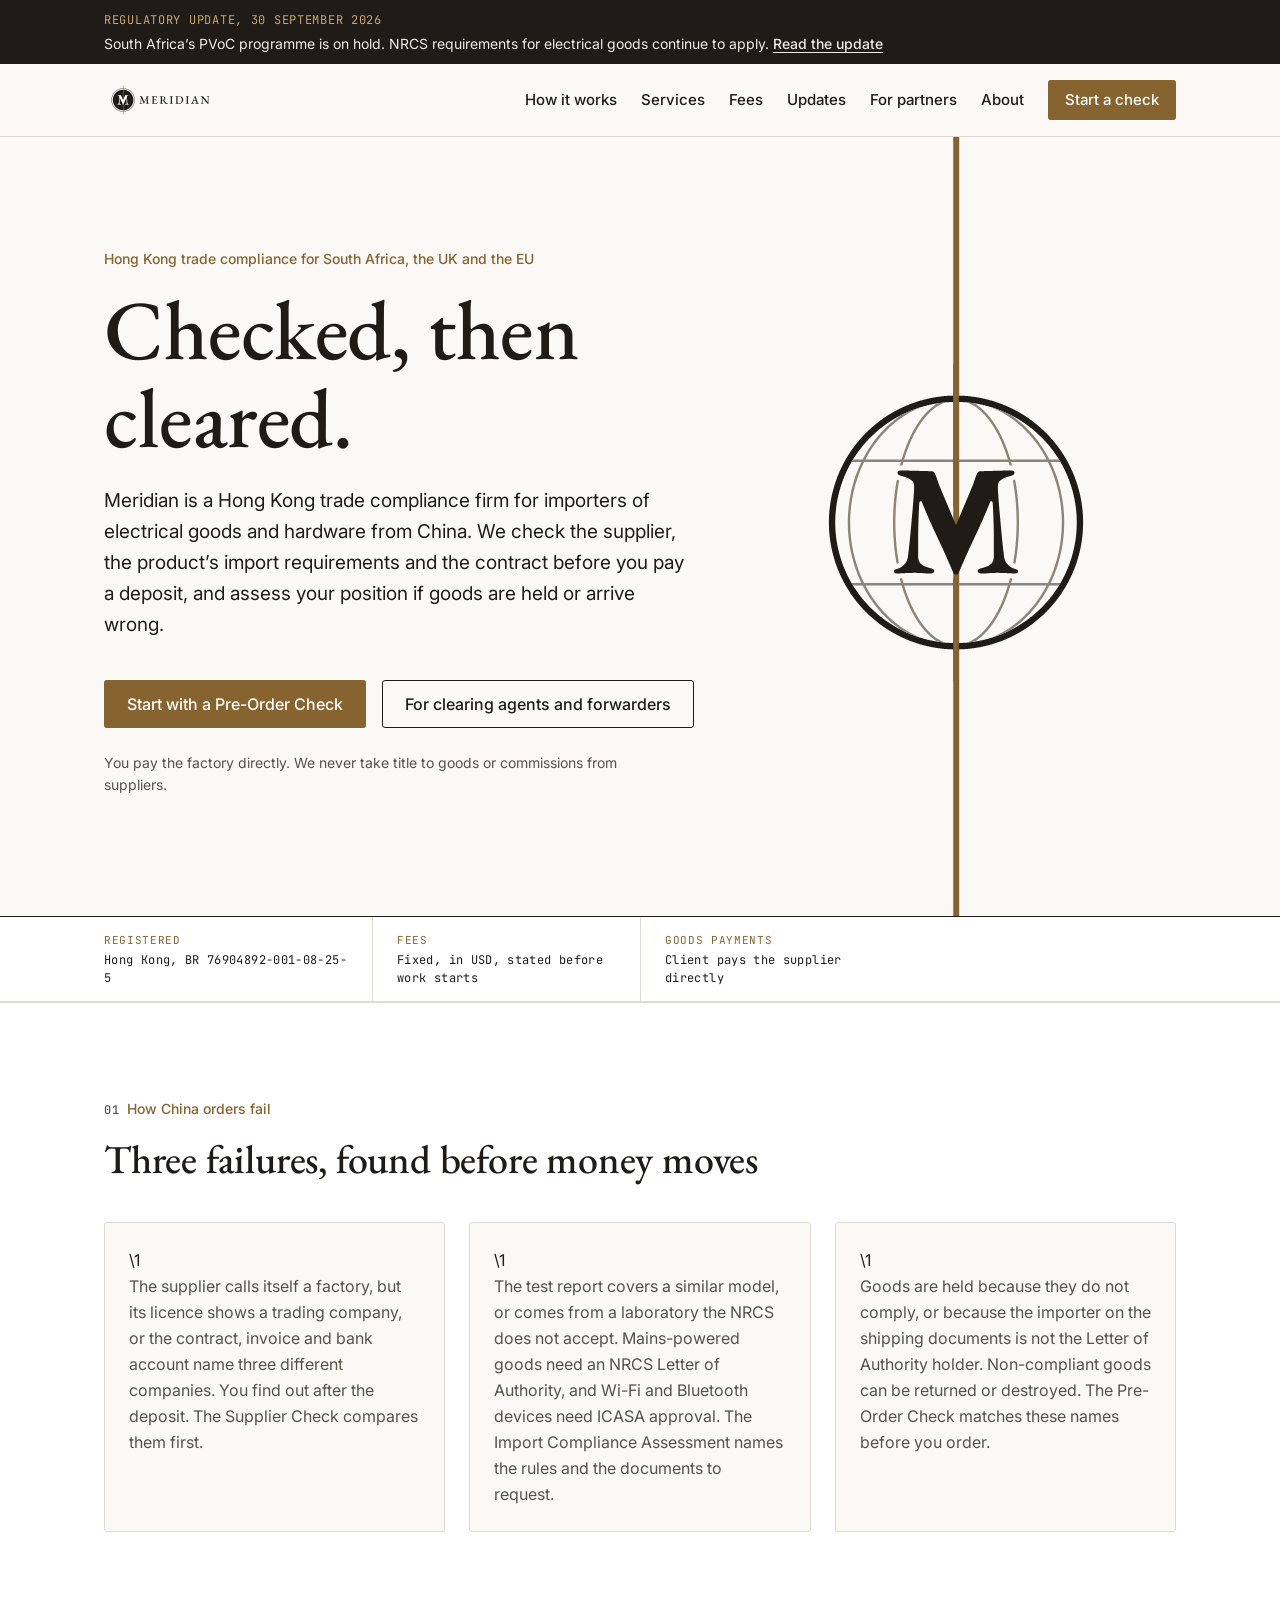
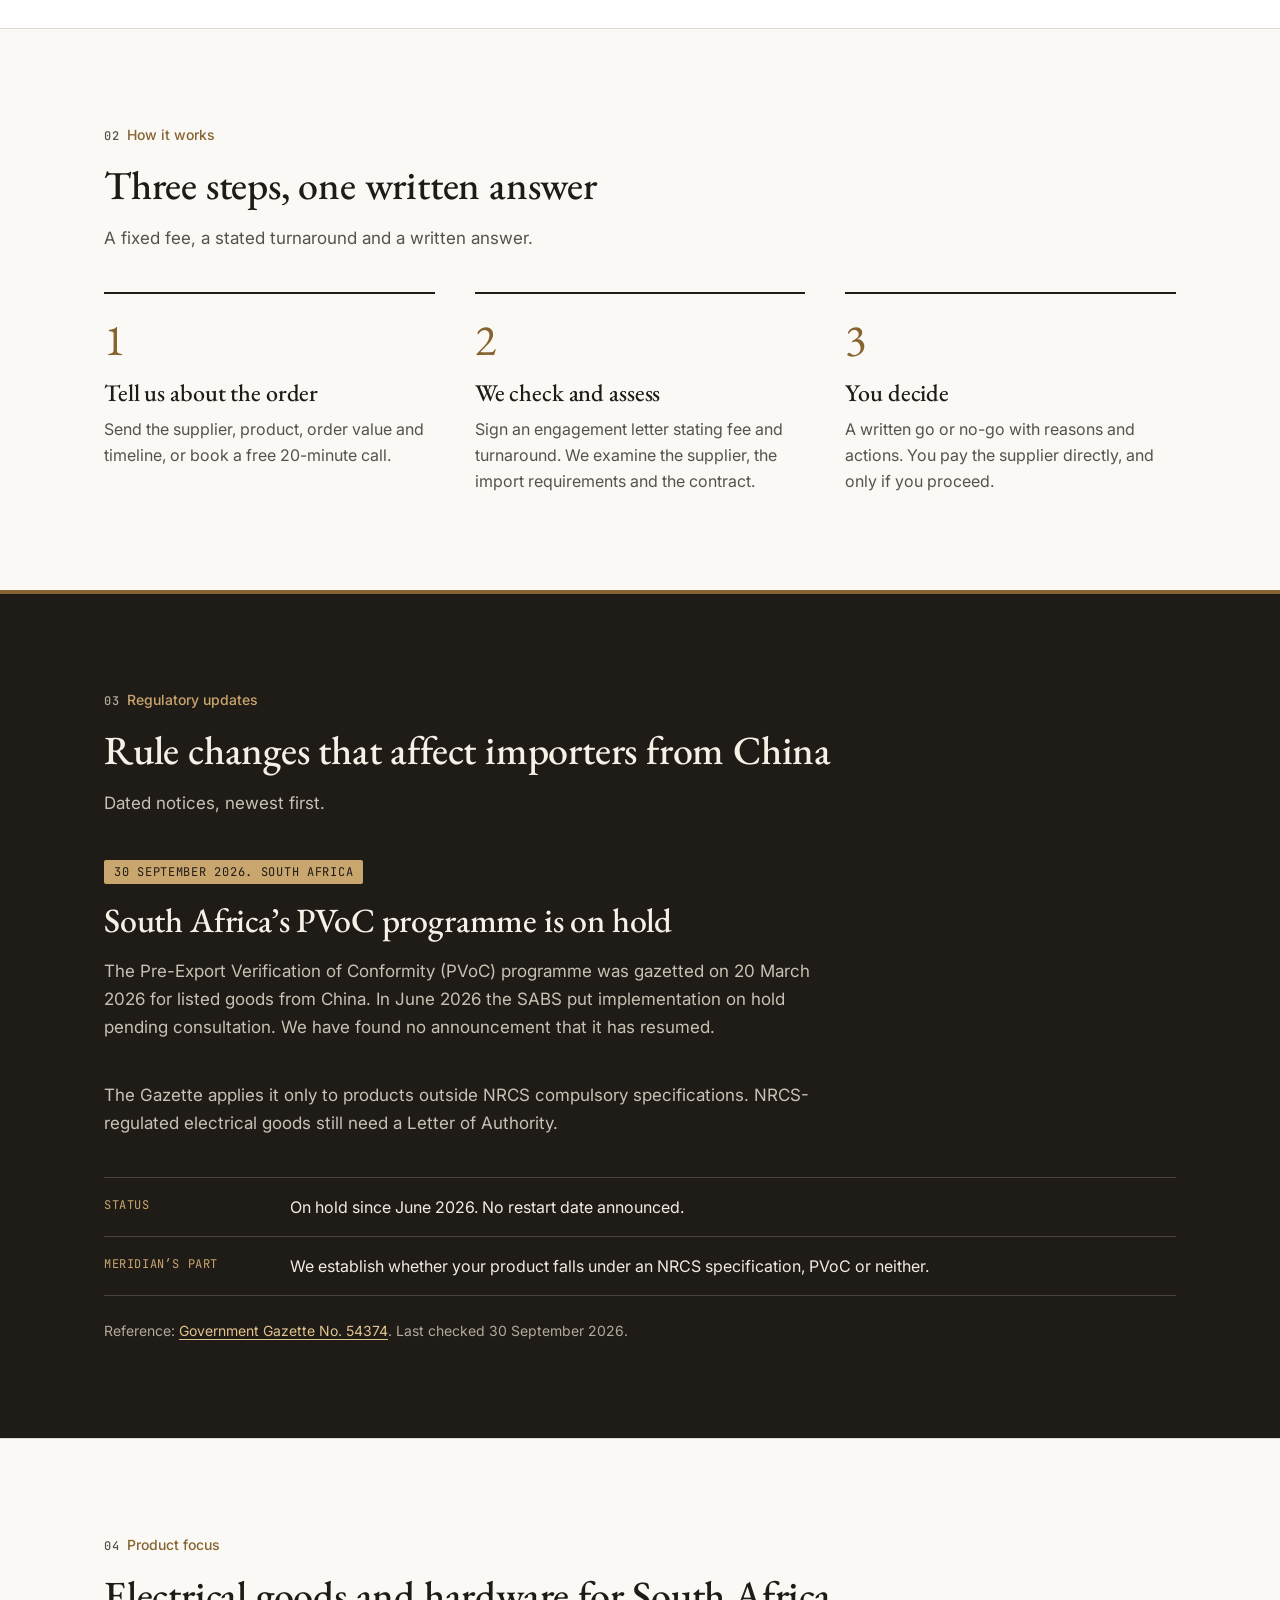
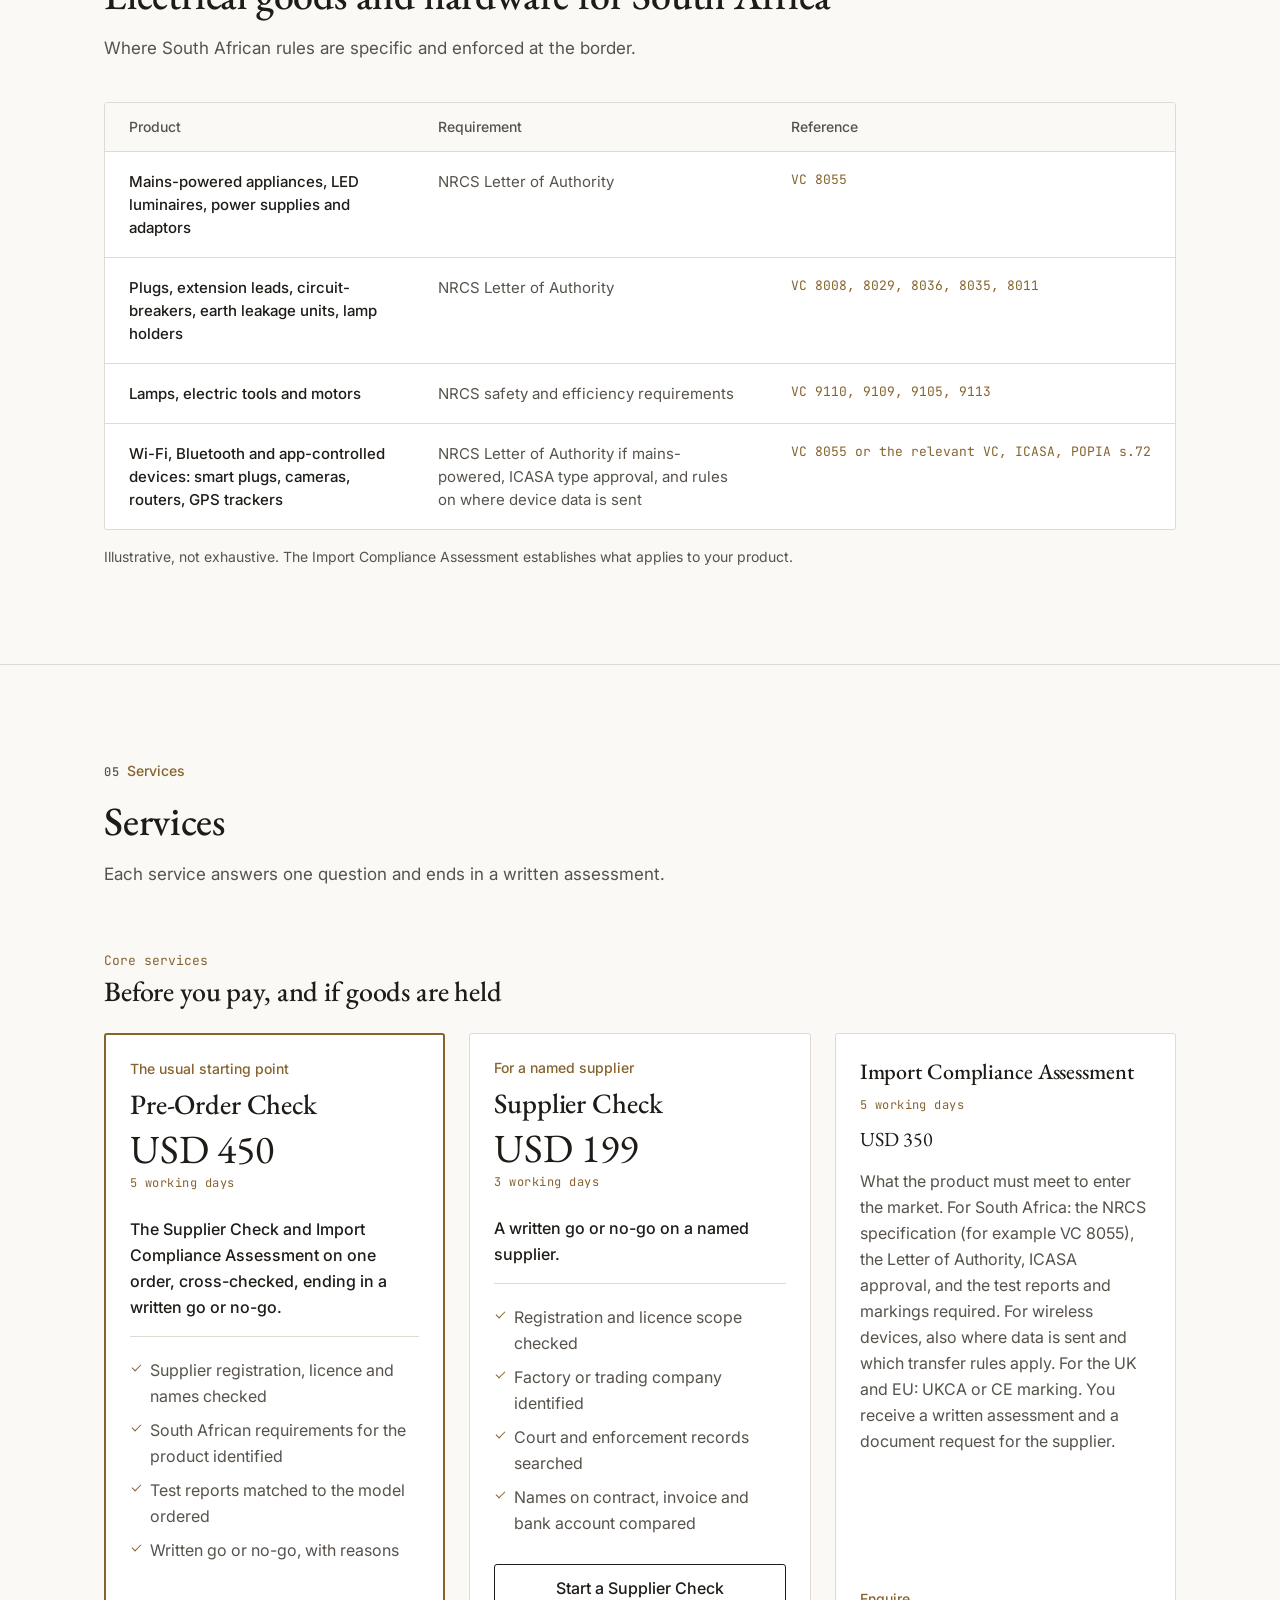
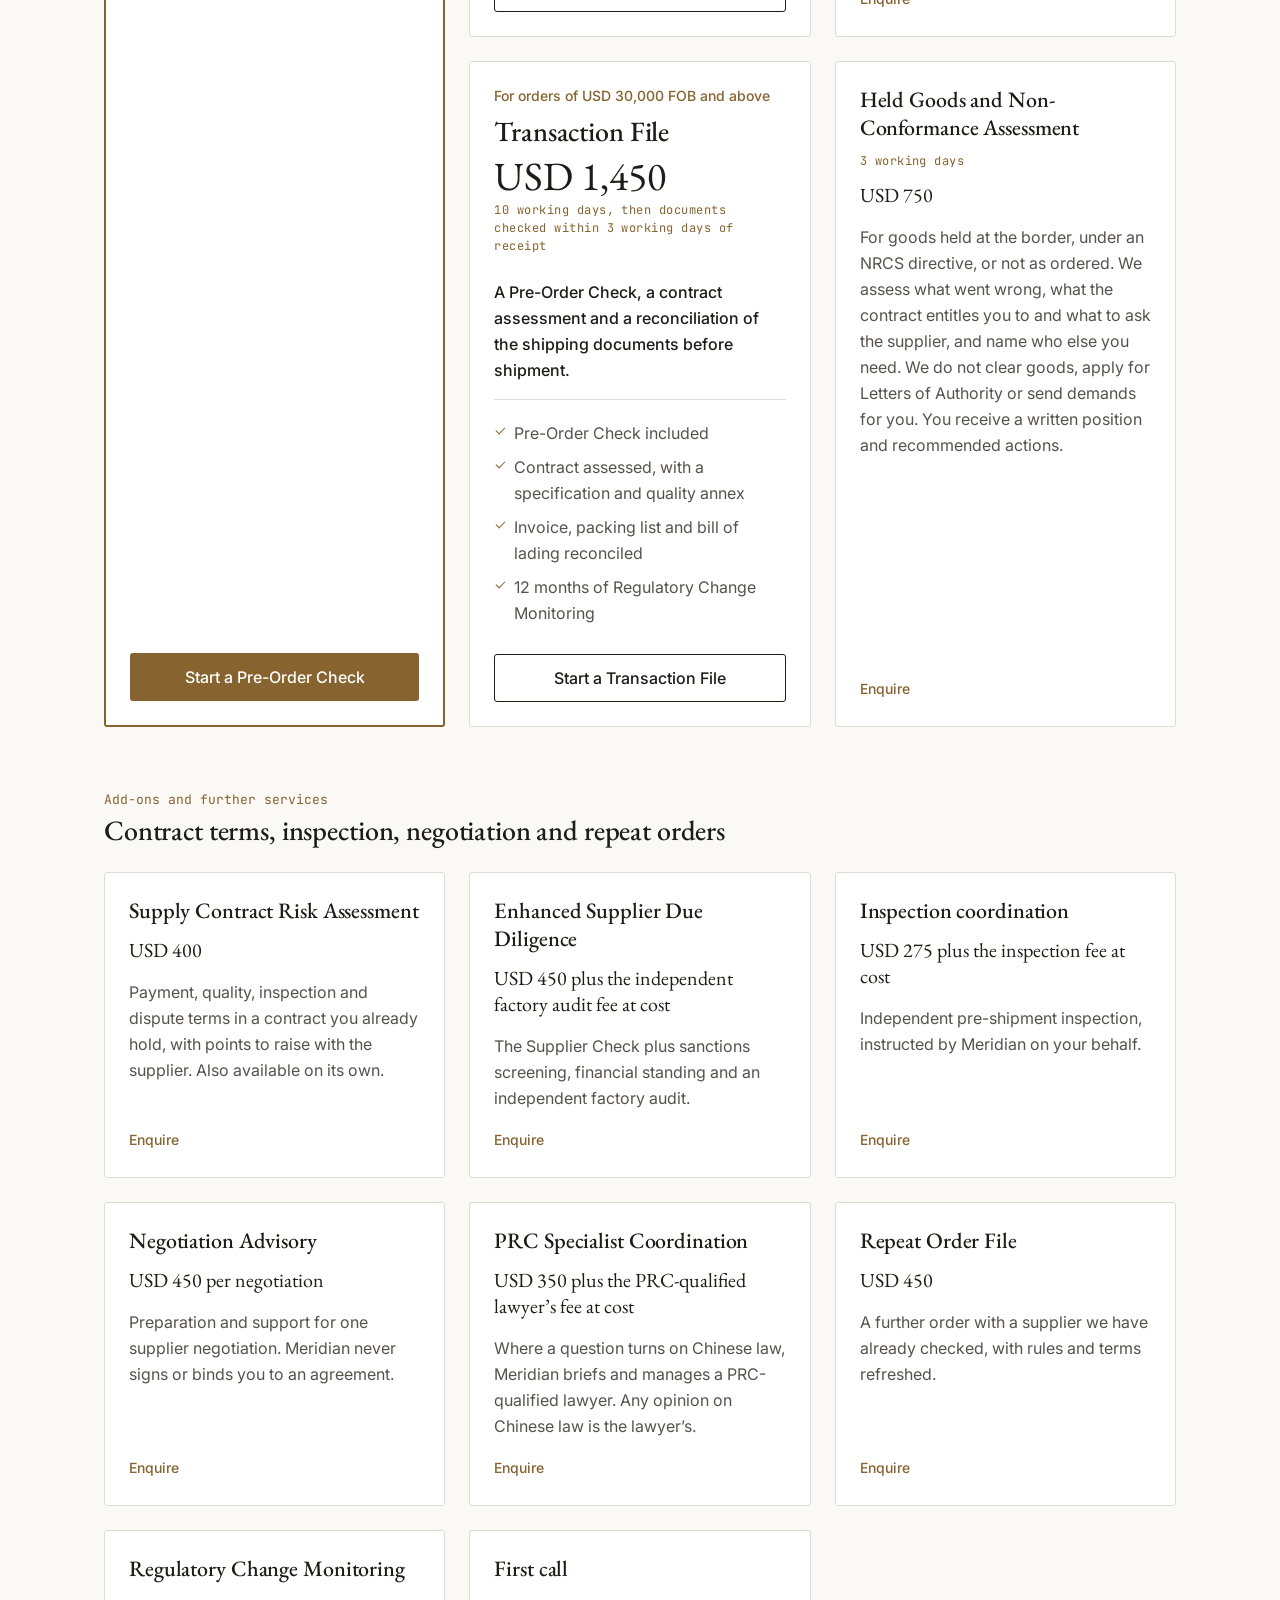
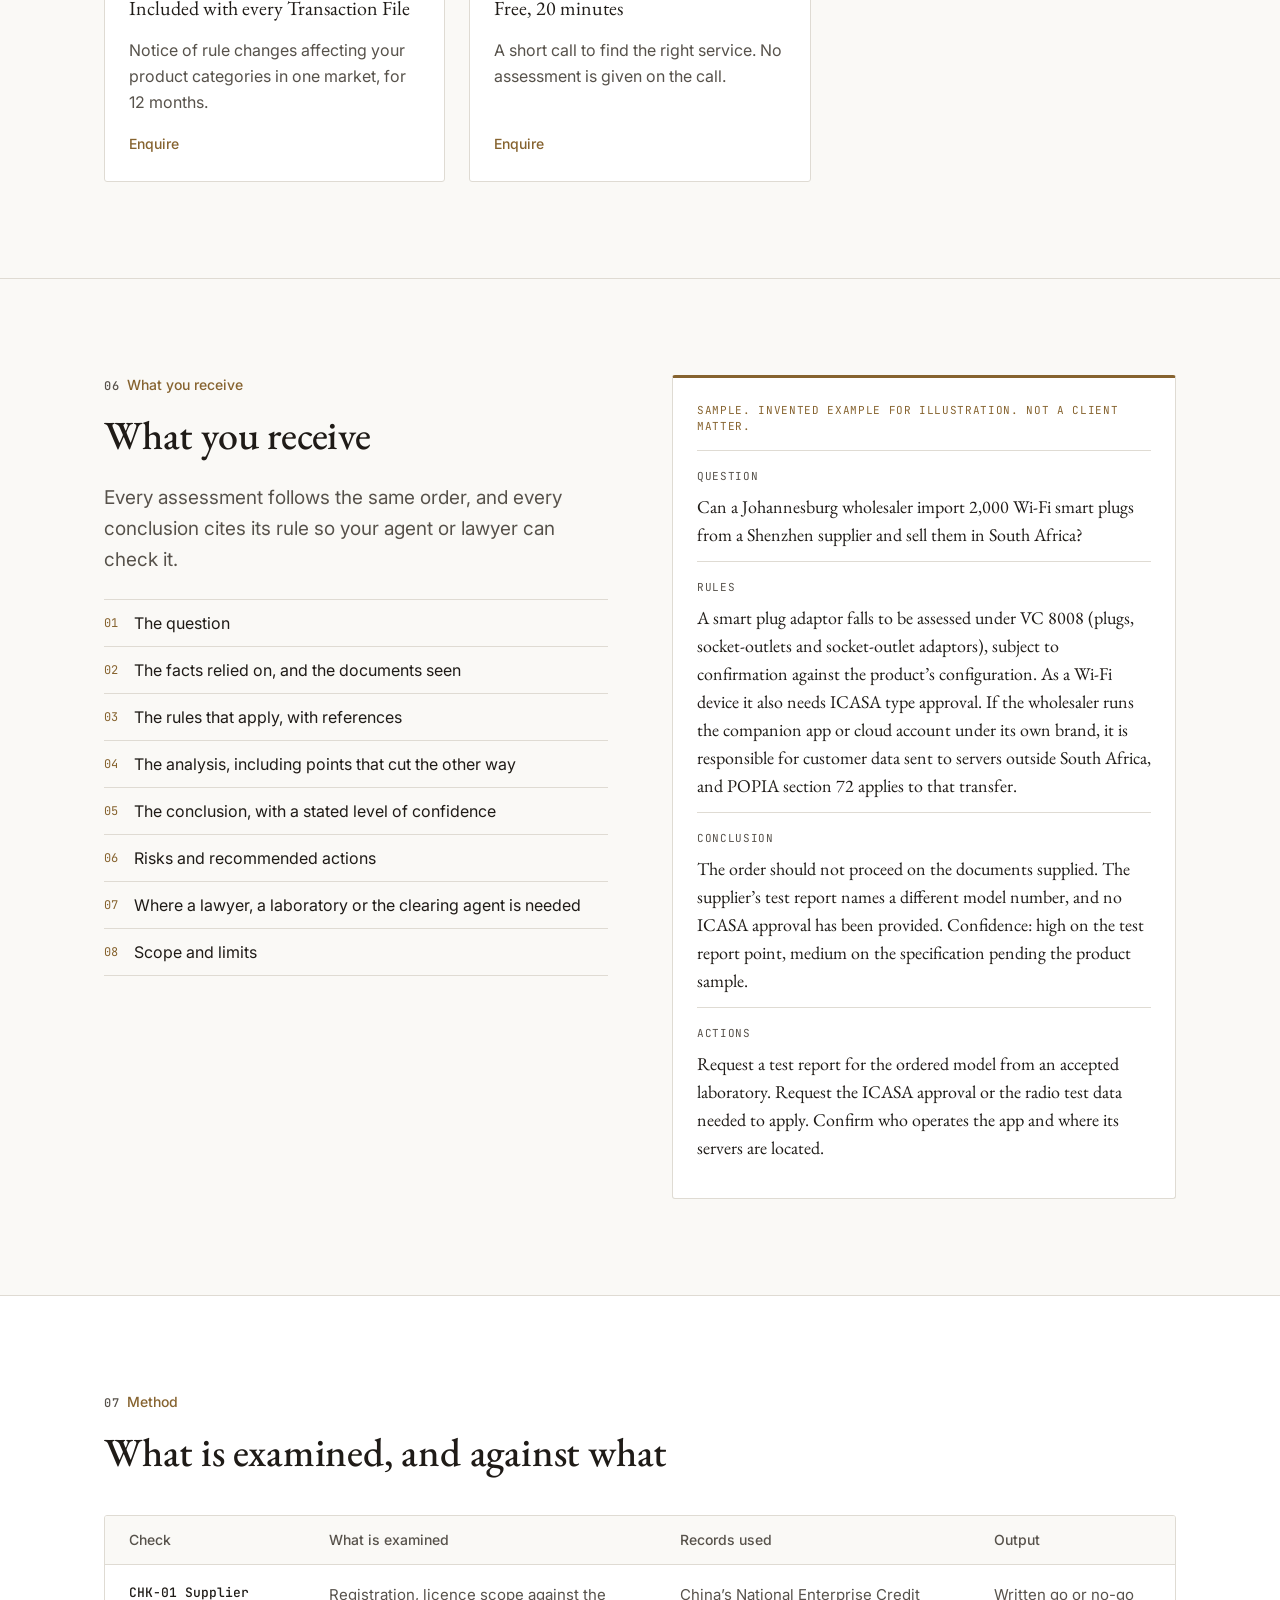
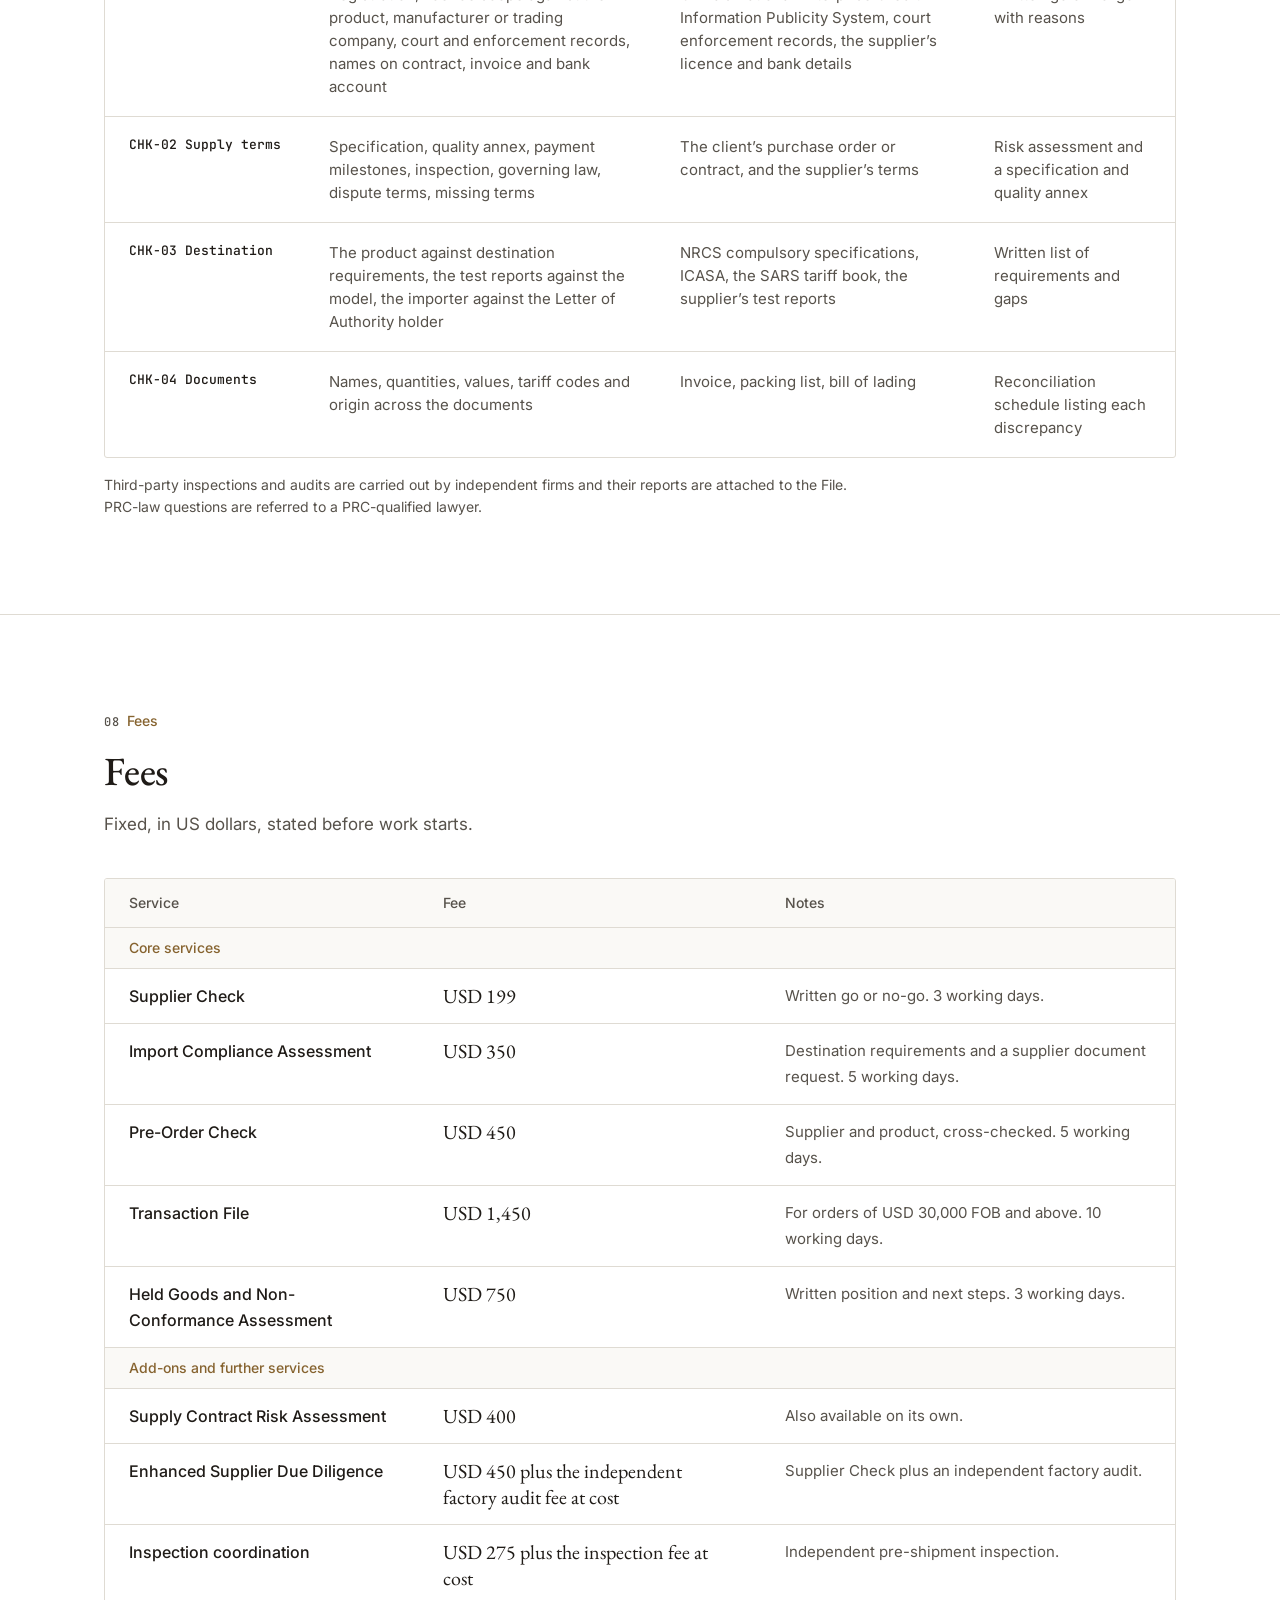
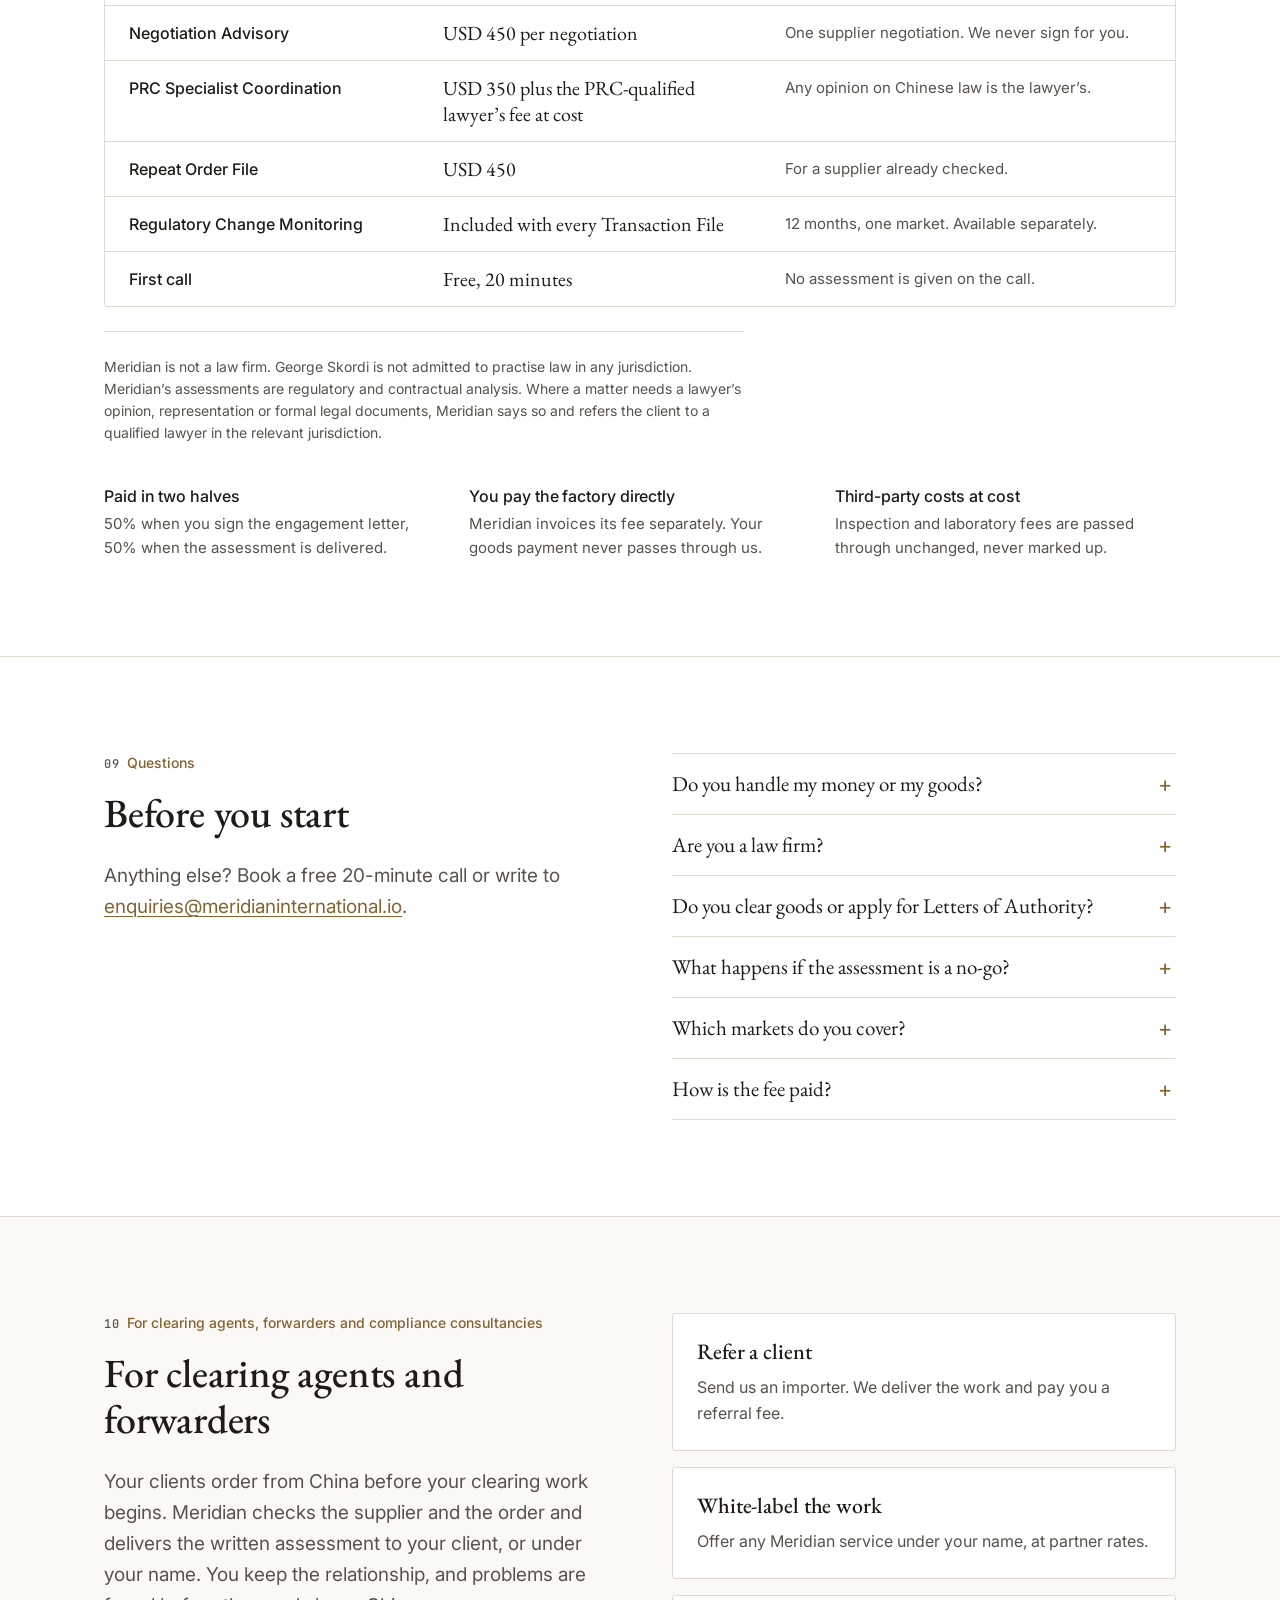
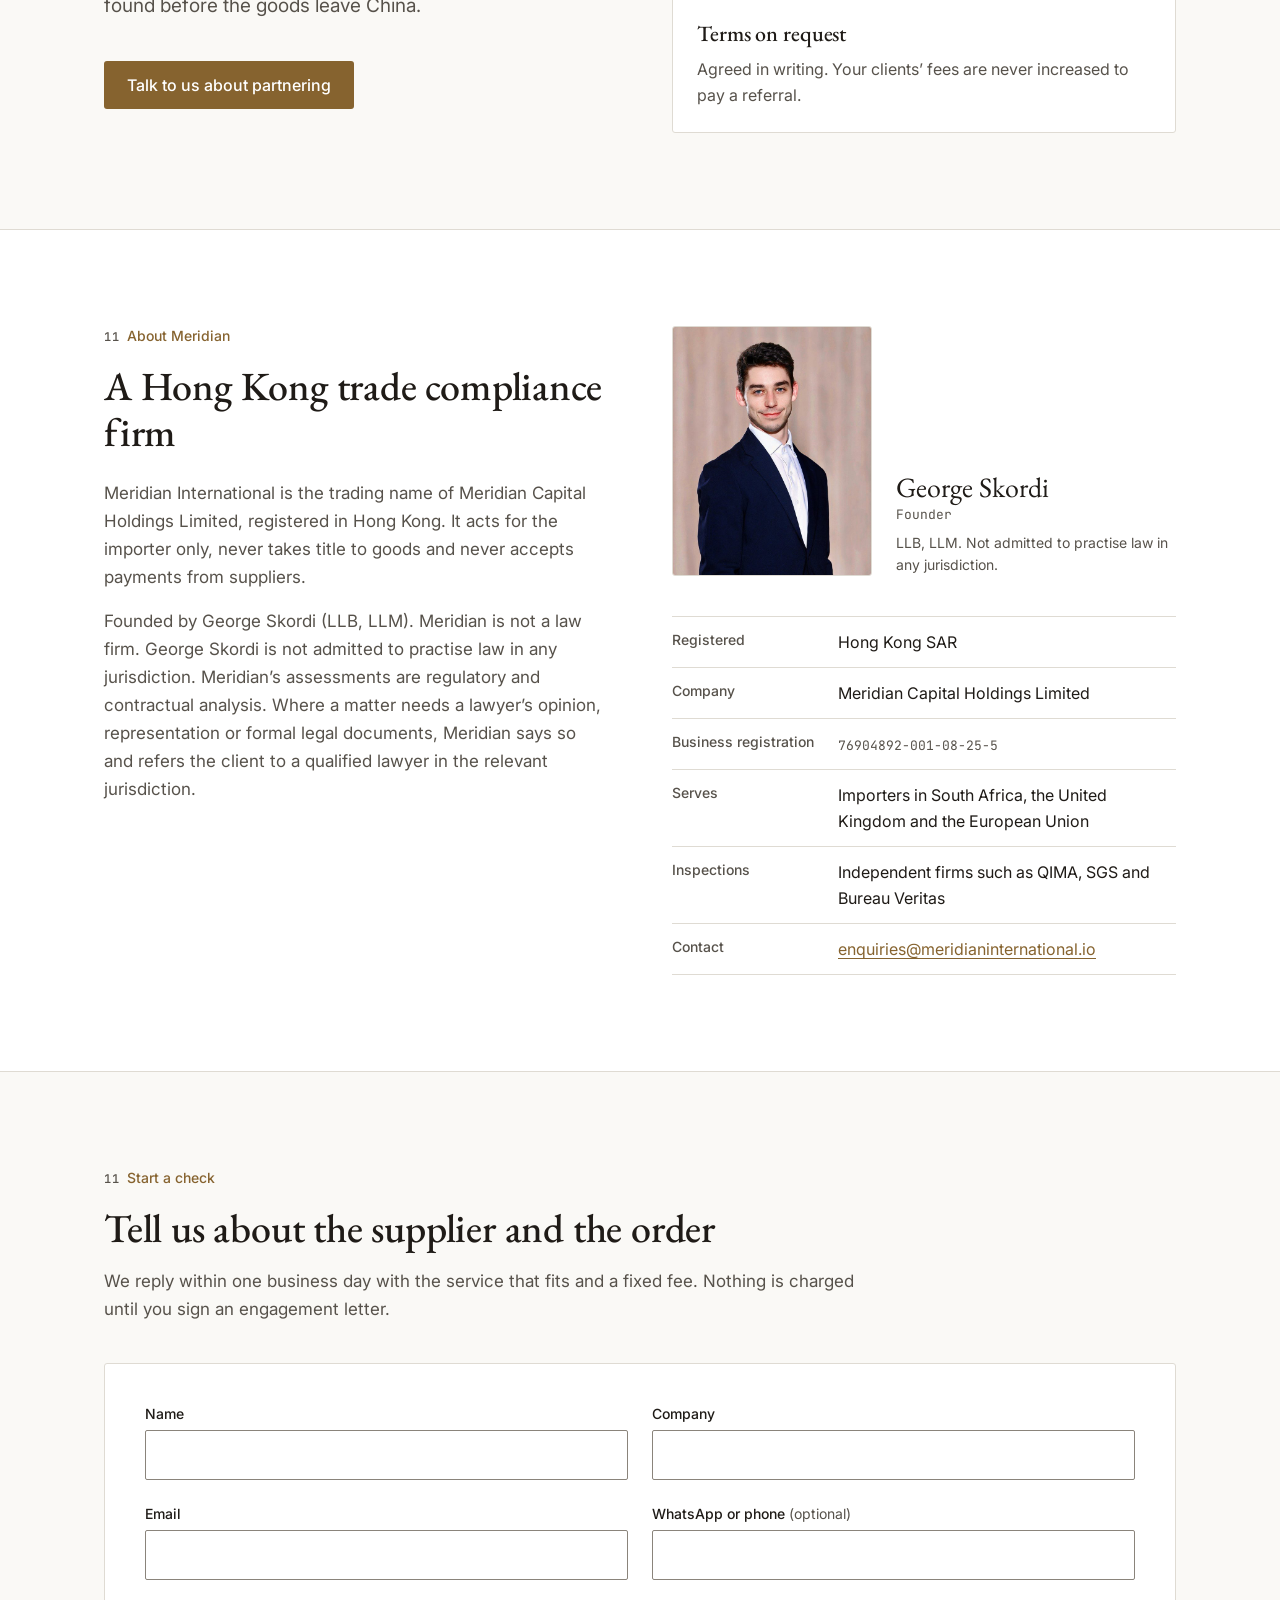
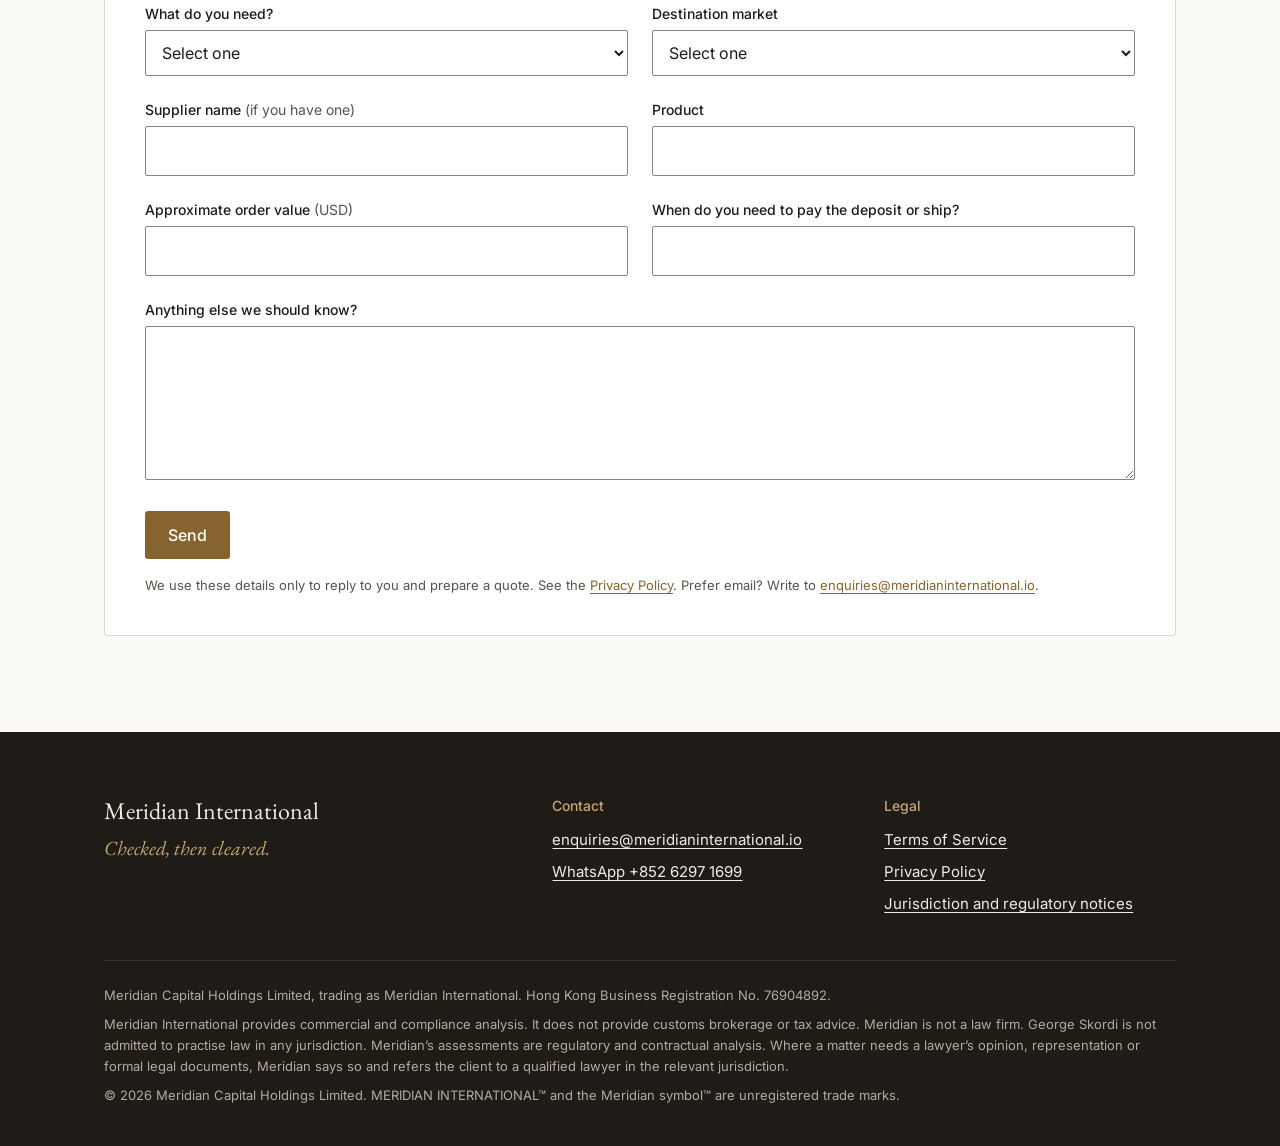
==== index.html @ 82fa2989 "Tighten copy across the page and tidy service card layout Co-Authored-By: Claude Sonnet 5.5 <noreply" ====
<!DOCTYPE html>
<html lang="en">
<head>
  <meta charset="UTF-8">
  <meta name="viewport" content="width=device-width, initial-scale=1.0">
  <title>Meridian International | Hong Kong trade compliance for China-import buyers</title>
  <meta name="description" content="Hong Kong trade compliance firm for importers of electrical goods and hardware from China. Supplier checks, NRCS and ICASA import requirements, contract assessment and help when goods are held. Fixed fees in US dollars.">
  <meta name="theme-color" content="#FAF9F6">
  <meta property="og:title" content="Meridian International: Checked, then cleared.">
  <meta property="og:description" content="Hong Kong trade compliance firm for importers of electrical goods and hardware from China. Supplier checks, NRCS and ICASA import requirements, contract assessment and help when goods are held. Fixed fees in US dollars.">
  <meta property="og:type" content="website">
  <meta property="og:url" content="https://meridianinternational.io/">
  <link rel="canonical" href="https://meridianinternational.io/">
  <link rel="preconnect" href="https://fonts.googleapis.com">
  <link rel="preconnect" href="https://fonts.gstatic.com" crossorigin>
  <link href="https://fonts.googleapis.com/css2?family=EB+Garamond:ital,wght@0,400;0,500;1,400&family=Inter:wght@400;500&family=JetBrains+Mono:wght@400&display=swap" rel="stylesheet">
  <link rel="stylesheet" href="/assets/site.css">
  <link rel="icon" type="image/svg+xml" href="/favicon.svg">
  <link rel="alternate icon" href="/favicon.ico">
  <link rel="apple-touch-icon" href="/apple-touch-icon.png">
  <script>
    /* Canonical fee list. The only place fee amounts are set. Every price shown
       on the page reads from here, so a price change is a one-line edit. */
    window.MERIDIAN_FEES = {
      'supplier-check':                   'USD 199',
      'import-compliance-assessment':     'USD 350',
      'pre-order-check':                  'USD 450',
      'transaction-file':                 'USD 1,450',
      'held-goods-assessment':            'USD 750',
      'supply-contract-risk-assessment':  'USD 400',
      'enhanced-supplier-due-diligence':  'USD 450 plus the independent factory audit fee at cost',
      'inspection-coordination':          'USD 275 plus the inspection fee at cost',
      'negotiation-advisory':             'USD 450 per negotiation',
      'prc-specialist-coordination':      'USD 350 plus the PRC-qualified lawyer’s fee at cost',
      'repeat-order-file':                'USD 450',
      'regulatory-change-monitoring':     'Included with every Transaction File',
      'first-call':                       'Free, 20 minutes'
        };
  </script>
</head>
<body>
  <a class="skip-link" href="#main">Skip to content</a>

  <div class="notice-bar" role="region" aria-label="Regulatory update">
    <div class="container notice-bar-inner">
      <span class="tag">Regulatory update, 30 September 2026</span>
      <span>South Africa&rsquo;s PVoC programme is on hold. NRCS requirements for electrical goods continue to apply. <a href="#updates">Read the update</a></span>
    </div>
  </div>

  <header class="site-header">
    <div class="container site-header-inner">
      <a class="brand-link" href="/" aria-label="Meridian International, home">
        <img src="/assets/brand/meridian-lockup-compact.svg" alt="Meridian" width="970" height="378">
      </a>
      <nav class="site-nav" aria-label="Main">
        <a href="#how">How it works</a>
        <a href="#services">Services</a>
        <a href="#fees">Fees</a>
        <a href="#updates">Updates</a>
        <a href="#partners">For partners</a>
        <a href="#about">About</a>
        <a class="btn btn-primary" href="#start">Start a check</a>
      </nav>
    </div>
  </header>

  <main id="main">

    <!-- Hero -->
    <section class="hero" aria-labelledby="hero-title">
      <div class="container hero-inner">
        <div class="hero-copy">
          <p class="eyebrow">Hong Kong trade compliance for South Africa, the UK and the EU</p>
          <h1 id="hero-title" class="display">Checked, then cleared.</h1>
          <p class="lead">Meridian is a Hong Kong trade compliance firm for importers of electrical goods and hardware from China. We check the supplier, the product&rsquo;s import requirements and the contract before you pay a deposit, and assess your position if goods are held or arrive wrong.</p>
          <div class="hero-actions">
            <a class="btn btn-primary" href="#start" data-tier="Pre-Order Check">Start with a Pre-Order Check</a>
            <a class="btn btn-secondary" href="#partners">For clearing agents and forwarders</a>
          </div>
          <p class="hero-trust">You pay the factory directly. We never take title to goods or commissions from suppliers.</p>
        </div>
        <div class="hero-mark" aria-hidden="true">
          <img src="/assets/brand/meridian-symbol.svg" alt="" width="236" height="286">
        </div>
      </div>
    </section>

    <!-- Spec strip -->
    <div class="spec-strip">
      <div class="container spec-grid">
        <div class="spec-cell"><span>Registered</span>Hong Kong, BR 76904892-001-08-25-5</div>
        <div class="spec-cell"><span>Fees</span>Fixed, in USD, stated before work starts</div>
        <div class="spec-cell"><span>Goods payments</span>Client pays the supplier directly</div>
      </div>
    </div>

    <!-- Where imports go wrong -->
    <section class="section section-raised" aria-labelledby="problems-title">
      <div class="container">
        <div class="section-head">
          <p class="eyebrow"><span class="idx">01</span>How China orders fail</p>
          <h2 id="problems-title">Three failures, found before money moves</h2>
        </div>
        <div class="grid-3">
          <article class="card">
            \1<p>The supplier calls itself a factory, but its licence shows a trading company, or the contract, invoice and bank account name three different companies. You find out after the deposit. The Supplier Check compares them first.</p>
          </article>
          <article class="card">
            \1<p>The test report covers a similar model, or comes from a laboratory the NRCS does not accept. Mains-powered goods need an NRCS Letter of Authority, and Wi-Fi and Bluetooth devices need ICASA approval. The Import Compliance Assessment names the rules and the documents to request.</p>
          </article>
          <article class="card">
            \1<p>Goods are held because they do not comply, or because the importer on the shipping documents is not the Letter of Authority holder. Non-compliant goods can be returned or destroyed. The Pre-Order Check matches these names before you order.</p>
          </article>
        </div>
      </div>
    </section>

    <!-- How it works -->
    <section class="section" id="how" aria-labelledby="how-title">
      <div class="container">
        <div class="section-head">
          <p class="eyebrow"><span class="idx">02</span>How it works</p>
          <h2 id="how-title">Three steps, one written answer</h2>
          <p>A fixed fee, a stated turnaround and a written answer.</p>
        </div>
        <ol class="steps">
          <li>
            <span class="step-num" aria-hidden="true">1</span>
            <h3>Tell us about the order</h3>
            <p>Send the supplier, product, order value and timeline, or book a free 20-minute call.</p>
          </li>
          <li>
            <span class="step-num" aria-hidden="true">2</span>
            <h3>We check and assess</h3>
            <p>Sign an engagement letter stating fee and turnaround. We examine the supplier, the import requirements and the contract.</p>
          </li>
          <li>
            <span class="step-num" aria-hidden="true">3</span>
            <h3>You decide</h3>
            <p>A written go or no-go with reasons and actions. You pay the supplier directly, and only if you proceed.</p>
          </li>
        </ol>
      </div>
    </section>

    <!-- Regulatory notice: South Africa PVoC (dark band) -->
    <section class="section section-dark" id="updates" aria-labelledby="updates-title">
      <div class="container">
        <div class="section-head">
          <p class="eyebrow"><span class="idx">03</span>Regulatory updates</p>
          <h2 id="updates-title">Rule changes that affect importers from China</h2>
          <p>Dated notices, newest first.</p>
        </div>
        <article class="update-entry" id="pvoc-notice" aria-labelledby="pvoc-title">
        <span class="update-tag">30 September 2026. South Africa</span>
        <h3 id="pvoc-title">South Africa&rsquo;s PVoC programme is on hold</h3>
        <p class="update-lede">The Pre-Export Verification of Conformity (PVoC) programme was gazetted on 20 March 2026 for listed goods from China. In June 2026 the SABS put implementation on hold pending consultation. We have found no announcement that it has resumed.</p>
        <p class="update-lede">The Gazette applies it only to products outside NRCS compulsory specifications. NRCS-regulated electrical goods still need a Letter of Authority.</p>
        <dl class="spec-list">
          <div><dt>Status</dt><dd>On hold since June 2026. No restart date announced.</dd></div>
          <div><dt>Meridian&rsquo;s part</dt><dd>We establish whether your product falls under an NRCS specification, PVoC or neither.</dd></div>
        </dl>
        <p class="dark-note">Reference: <a href="https://www.gov.za/sites/default/files/gcis_document/202603/54374gon7284.pdf" rel="noopener">Government Gazette No. 54374</a>. Last checked 30 September 2026.</p>
        </article>
      </div>
    </section>

    <!-- Product focus: electrical and hardware -->
    <section class="section" id="focus" aria-labelledby="focus-title">
      <div class="container">
        <div class="section-head">
          <p class="eyebrow"><span class="idx">04</span>Product focus</p>
          <h2 id="focus-title">Electrical goods and hardware for South Africa</h2>
          <p>Where South African rules are specific and enforced at the border.</p>
        </div>
        <div class="fees-wrap">
          <table class="fees method">
            <thead>
              <tr><th scope="col">Product</th><th scope="col">Requirement</th><th scope="col">Reference</th></tr>
            </thead>
            <tbody>
              <tr><td data-label="Product">Mains-powered appliances, LED luminaires, power supplies and adaptors</td><td data-label="Requirement">NRCS Letter of Authority</td><td class="mono" data-label="Reference">VC 8055</td></tr>
              <tr><td data-label="Product">Plugs, extension leads, circuit-breakers, earth leakage units, lamp holders</td><td data-label="Requirement">NRCS Letter of Authority</td><td class="mono" data-label="Reference">VC 8008, 8029, 8036, 8035, 8011</td></tr>
              <tr><td data-label="Product">Lamps, electric tools and motors</td><td data-label="Requirement">NRCS safety and efficiency requirements</td><td class="mono" data-label="Reference">VC 9110, 9109, 9105, 9113</td></tr>
              <tr><td data-label="Product">Wi-Fi, Bluetooth and app-controlled devices: smart plugs, cameras, routers, GPS trackers</td><td data-label="Requirement">NRCS Letter of Authority if mains-powered, ICASA type approval, and rules on where device data is sent</td><td class="mono" data-label="Reference">VC 8055 or the relevant VC, ICASA, POPIA s.72</td></tr>
            </tbody>
          </table>
        </div>
        <p class="table-note">Illustrative, not exhaustive. The Import Compliance Assessment establishes what applies to your product.</p>
      </div>
    </section>

    <!-- Services -->
    <section class="section" id="services" aria-labelledby="services-title">
      <div class="container">
        <div class="section-head">
          <p class="eyebrow"><span class="idx">05</span>Services</p>
          <h2 id="services-title">Services</h2>
          <p>Each service answers one question and ends in a written assessment.</p>
        </div>

        <div class="stage-group">
          <div class="stage-head">
            <p class="check-num">Core services</p>
            <h3>Before you pay, and if goods are held</h3>
          </div>
          <div class="stage-grid core">
            <article class="tier tier-featured">
              <p class="tier-tag">The usual starting point</p>
              <h3>Pre-Order Check</h3>
              <p class="tier-price"><span data-fee="pre-order-check">USD 450</span></p>
              <p class="service-time">5 working days</p>
              <p class="tier-when">The Supplier Check and Import Compliance Assessment on one order, cross-checked, ending in a written go or no-go.</p>
              <ul>
                <li>Supplier registration, licence and names checked</li>
                <li>South African requirements for the product identified</li>
                <li>Test reports matched to the model ordered</li>
                <li>Written go or no-go, with reasons</li>
              </ul>
              <a class="btn btn-primary" href="#start" data-tier="Pre-Order Check">Start a Pre-Order Check</a>
            </article>
            <article class="tier">
              <p class="tier-tag">For a named supplier</p>
              <h3>Supplier Check</h3>
              <p class="tier-price"><span data-fee="supplier-check">USD 199</span></p>
              <p class="service-time">3 working days</p>
              <p class="tier-when">A written go or no-go on a named supplier.</p>
              <ul>
                <li>Registration and licence scope checked</li>
                <li>Factory or trading company identified</li>
                <li>Court and enforcement records searched</li>
                <li>Names on contract, invoice and bank account compared</li>
              </ul>
              <a class="btn btn-secondary" href="#start" data-tier="Supplier Check">Start a Supplier Check</a>
            </article>
            <article class="card service-card">
              <h3>Import Compliance Assessment</h3>
              <p class="service-time">5 working days</p>
              <p>What the product must meet to enter the market. For South Africa: the NRCS specification (for example VC 8055), the Letter of Authority, ICASA approval, and the test reports and markings required. For wireless devices, also where data is sent and which transfer rules apply. For the UK and EU: UKCA or CE marking. You receive a written assessment and a document request for the supplier.</p>
              <p class="service-fee"><span data-fee="import-compliance-assessment">USD 350</span></p>
              <a class="service-cta" href="#start" data-tier="Import Compliance Assessment">Enquire</a>
            </article>
            <article class="tier">
              <p class="tier-tag">For orders of USD 30,000 FOB and above</p>
              <h3>Transaction File</h3>
              <p class="tier-price"><span data-fee="transaction-file">USD 1,450</span></p>
              <p class="service-time">10 working days, then documents checked within 3 working days of receipt</p>
              <p class="tier-when">A Pre-Order Check, a contract assessment and a reconciliation of the shipping documents before shipment.</p>
              <ul>
                <li>Pre-Order Check included</li>
                <li>Contract assessed, with a specification and quality annex</li>
                <li>Invoice, packing list and bill of lading reconciled</li>
                <li>12 months of Regulatory Change Monitoring</li>
              </ul>
              <a class="btn btn-secondary" href="#start" data-tier="Transaction File">Start a Transaction File</a>
            </article>
            <article class="card service-card">
              <h3>Held Goods and Non-Conformance Assessment</h3>
              <p class="service-time">3 working days</p>
              <p>For goods held at the border, under an NRCS directive, or not as ordered. We assess what went wrong, what the contract entitles you to and what to ask the supplier, and name who else you need. We do not clear goods, apply for Letters of Authority or send demands for you. You receive a written position and recommended actions.</p>
              <p class="service-fee"><span data-fee="held-goods-assessment">USD 750</span></p>
              <a class="service-cta" href="#start" data-tier="Held Goods and Non-Conformance Assessment">Enquire</a>
            </article>
          </div>
        </div>

        <div class="stage-group">
          <div class="stage-head">
            <p class="check-num">Add-ons and further services</p>
            <h3>Contract terms, inspection, negotiation and repeat orders</h3>
          </div>
          <div class="stage-grid">
            <article class="card service-card">
              <h3>Supply Contract Risk Assessment</h3>
              <p>Payment, quality, inspection and dispute terms in a contract you already hold, with points to raise with the supplier. Also available on its own.</p>
              <p class="service-fee"><span data-fee="supply-contract-risk-assessment">USD 400</span></p>
              <a class="service-cta" href="#start" data-tier="Supply Contract Risk Assessment">Enquire</a>
            </article>
            <article class="card service-card">
              <h3>Enhanced Supplier Due Diligence</h3>
              <p>The Supplier Check plus sanctions screening, financial standing and an independent factory audit.</p>
              <p class="service-fee"><span data-fee="enhanced-supplier-due-diligence">USD 450 plus the independent factory audit fee at cost</span></p>
              <a class="service-cta" href="#start" data-tier="Enhanced Supplier Due Diligence">Enquire</a>
            </article>
            <article class="card service-card">
              <h3>Inspection coordination</h3>
              <p>Independent pre-shipment inspection, instructed by Meridian on your behalf.</p>
              <p class="service-fee"><span data-fee="inspection-coordination">USD 275 plus the inspection fee at cost</span></p>
              <a class="service-cta" href="#start" data-tier="Inspection coordination">Enquire</a>
            </article>
            <article class="card service-card">
              <h3>Negotiation Advisory</h3>
              <p>Preparation and support for one supplier negotiation. Meridian never signs or binds you to an agreement.</p>
              <p class="service-fee"><span data-fee="negotiation-advisory">USD 450 per negotiation</span></p>
              <a class="service-cta" href="#start" data-tier="Negotiation Advisory">Enquire</a>
            </article>
            <article class="card service-card">
              <h3>PRC Specialist Coordination</h3>
              <p>Where a question turns on Chinese law, Meridian briefs and manages a PRC-qualified lawyer. Any opinion on Chinese law is the lawyer&rsquo;s.</p>
              <p class="service-fee"><span data-fee="prc-specialist-coordination">USD 350 plus the PRC-qualified lawyer&rsquo;s fee at cost</span></p>
              <a class="service-cta" href="#start" data-tier="PRC Specialist Coordination">Enquire</a>
            </article>
            <article class="card service-card">
              <h3>Repeat Order File</h3>
              <p>A further order with a supplier we have already checked, with rules and terms refreshed.</p>
              <p class="service-fee"><span data-fee="repeat-order-file">USD 450</span></p>
              <a class="service-cta" href="#start" data-tier="Repeat Order File">Enquire</a>
            </article>
            <article class="card service-card">
              <h3>Regulatory Change Monitoring</h3>
              <p>Notice of rule changes affecting your product categories in one market, for 12 months.</p>
              <p class="service-fee"><span data-fee="regulatory-change-monitoring">Included with every Transaction File</span></p>
              <a class="service-cta" href="#start" data-tier="Regulatory Change Monitoring">Enquire</a>
            </article>
            <article class="card service-card">
              <h3>First call</h3>
              <p>A short call to find the right service. No assessment is given on the call.</p>
              <p class="service-fee"><span data-fee="first-call">Free, 20 minutes</span></p>
              <a class="service-cta" href="#start" data-tier="First call">Enquire</a>
            </article>
          </div>
        </div>

      </div>
    </section>

    <!-- What you receive -->
    <section class="section" id="receive" aria-labelledby="receive-title">
      <div class="container split">
        <div>
          <p class="eyebrow"><span class="idx">06</span>What you receive</p>
          <h2 id="receive-title">What you receive</h2>
          <p class="lead muted" style="margin-top: var(--space-4);">Every assessment follows the same order, and every conclusion cites its rule so your agent or lawyer can check it.</p>
          <ol class="receive-list">
            <li>The question</li>
            <li>The facts relied on, and the documents seen</li>
            <li>The rules that apply, with references</li>
            <li>The analysis, including points that cut the other way</li>
            <li>The conclusion, with a stated level of confidence</li>
            <li>Risks and recommended actions</li>
            <li>Where a lawyer, a laboratory or the clearing agent is needed</li>
            <li>Scope and limits</li>
          </ol>
        </div>
        <aside class="sample" aria-label="Sample assessment extract">
          <p class="sample-label">Sample. Invented example for illustration. Not a client matter.</p>
          <dl>
            <div><dt>Question</dt><dd>Can a Johannesburg wholesaler import 2,000 Wi-Fi smart plugs from a Shenzhen supplier and sell them in South Africa?</dd></div>
            <div><dt>Rules</dt><dd>A smart plug adaptor falls to be assessed under VC 8008 (plugs, socket-outlets and socket-outlet adaptors), subject to confirmation against the product&rsquo;s configuration. As a Wi-Fi device it also needs ICASA type approval. If the wholesaler runs the companion app or cloud account under its own brand, it is responsible for customer data sent to servers outside South Africa, and POPIA section 72 applies to that transfer.</dd></div>
            <div><dt>Conclusion</dt><dd>The order should not proceed on the documents supplied. The supplier&rsquo;s test report names a different model number, and no ICASA approval has been provided. Confidence: high on the test report point, medium on the specification pending the product sample.</dd></div>
            <div><dt>Actions</dt><dd>Request a test report for the ordered model from an accepted laboratory. Request the ICASA approval or the radio test data needed to apply. Confirm who operates the app and where its servers are located.</dd></div>
          </dl>
        </aside>
      </div>
    </section>

    <!-- Method -->
    <section class="section section-raised" id="method" aria-labelledby="method-title">
      <div class="container">
        <div class="section-head">
          <p class="eyebrow"><span class="idx">07</span>Method</p>
          <h2 id="method-title">What is examined, and against what</h2>
          
        </div>
        <div class="fees-wrap">
          <table class="fees method">
            <thead>
              <tr><th scope="col">Check</th><th scope="col">What is examined</th><th scope="col">Records used</th><th scope="col">Output</th></tr>
            </thead>
            <tbody>
              <tr><td class="mono" data-label="Check">CHK-01 Supplier</td><td data-label="What is examined">Registration, licence scope against the product, manufacturer or trading company, court and enforcement records, names on contract, invoice and bank account</td><td data-label="Records used">China&rsquo;s National Enterprise Credit Information Publicity System, court enforcement records, the supplier&rsquo;s licence and bank details</td><td data-label="Output">Written go or no-go with reasons</td></tr>
              <tr><td class="mono" data-label="Check">CHK-02 Supply terms</td><td data-label="What is examined">Specification, quality annex, payment milestones, inspection, governing law, dispute terms, missing terms</td><td data-label="Records used">The client&rsquo;s purchase order or contract, and the supplier&rsquo;s terms</td><td data-label="Output">Risk assessment and a specification and quality annex</td></tr>
              <tr><td class="mono" data-label="Check">CHK-03 Destination</td><td data-label="What is examined">The product against destination requirements, the test reports against the model, the importer against the Letter of Authority holder</td><td data-label="Records used">NRCS compulsory specifications, ICASA, the SARS tariff book, the supplier&rsquo;s test reports</td><td data-label="Output">Written list of requirements and gaps</td></tr>
              <tr><td class="mono" data-label="Check">CHK-04 Documents</td><td data-label="What is examined">Names, quantities, values, tariff codes and origin across the documents</td><td data-label="Records used">Invoice, packing list, bill of lading</td><td data-label="Output">Reconciliation schedule listing each discrepancy</td></tr>
            </tbody>
          </table>
        </div>
        <p class="table-note">Third-party inspections and audits are carried out by independent firms and their reports are attached to the File. PRC-law questions are referred to a PRC-qualified lawyer.</p>
      </div>
    </section>

    <!-- Fees -->
    <section class="section section-raised" id="fees" aria-labelledby="fees-title">
      <div class="container">
        <div class="section-head">
          <p class="eyebrow"><span class="idx">08</span>Fees</p>
          <h2 id="fees-title">Fees</h2>
          <p>Fixed, in US dollars, stated before work starts.</p>
        </div>
        <div class="fees-wrap">
          <table class="fees">
            <thead>
              <tr><th scope="col">Service</th><th scope="col">Fee</th><th scope="col">Notes</th></tr>
            </thead>
            <tbody>
              <tr class="group"><td colspan="3">Core services</td></tr>
              <tr><td>Supplier Check</td><td class="num" data-fee="supplier-check">USD 199</td><td class="note">Written go or no-go. 3 working days.</td></tr>
              <tr><td>Import Compliance Assessment</td><td class="num" data-fee="import-compliance-assessment">USD 350</td><td class="note">Destination requirements and a supplier document request. 5 working days.</td></tr>
              <tr><td>Pre-Order Check</td><td class="num" data-fee="pre-order-check">USD 450</td><td class="note">Supplier and product, cross-checked. 5 working days.</td></tr>
              <tr><td>Transaction File</td><td class="num" data-fee="transaction-file">USD 1,450</td><td class="note">For orders of USD 30,000 FOB and above. 10 working days.</td></tr>
              <tr><td>Held Goods and Non-Conformance Assessment</td><td class="num" data-fee="held-goods-assessment">USD 750</td><td class="note">Written position and next steps. 3 working days.</td></tr>
              <tr class="group"><td colspan="3">Add-ons and further services</td></tr>
              <tr><td>Supply Contract Risk Assessment</td><td class="num" data-fee="supply-contract-risk-assessment">USD 400</td><td class="note">Also available on its own.</td></tr>
              <tr><td>Enhanced Supplier Due Diligence</td><td class="num" data-fee="enhanced-supplier-due-diligence">USD 450 plus the independent factory audit fee at cost</td><td class="note">Supplier Check plus an independent factory audit.</td></tr>
              <tr><td>Inspection coordination</td><td class="num" data-fee="inspection-coordination">USD 275 plus the inspection fee at cost</td><td class="note">Independent pre-shipment inspection.</td></tr>
              <tr><td>Negotiation Advisory</td><td class="num" data-fee="negotiation-advisory">USD 450 per negotiation</td><td class="note">One supplier negotiation. We never sign for you.</td></tr>
              <tr><td>PRC Specialist Coordination</td><td class="num" data-fee="prc-specialist-coordination">USD 350 plus the PRC-qualified lawyer&rsquo;s fee at cost</td><td class="note">Any opinion on Chinese law is the lawyer&rsquo;s.</td></tr>
              <tr><td>Repeat Order File</td><td class="num" data-fee="repeat-order-file">USD 450</td><td class="note">For a supplier already checked.</td></tr>
              <tr><td>Regulatory Change Monitoring</td><td class="num" data-fee="regulatory-change-monitoring">Included with every Transaction File</td><td class="note">12 months, one market. Available separately.</td></tr>
              <tr><td>First call</td><td class="num" data-fee="first-call">Free, 20 minutes</td><td class="note">No assessment is given on the call.</td></tr>
            </tbody>
          </table>
        </div>
        <p class="fees-disclosure">Meridian is not a law firm. George Skordi is not admitted to practise law in any jurisdiction. Meridian&rsquo;s assessments are regulatory and contractual analysis. Where a matter needs a lawyer&rsquo;s opinion, representation or formal legal documents, Meridian says so and refers the client to a qualified lawyer in the relevant jurisdiction.</p>

        <div class="rules">
          <div class="rule-item">
            <h3>Paid in two halves</h3>
            <p>50% when you sign the engagement letter, 50% when the assessment is delivered.</p>
          </div>
          <div class="rule-item">
            <h3>You pay the factory directly</h3>
            <p>Meridian invoices its fee separately. Your goods payment never passes through us.</p>
          </div>
          <div class="rule-item">
            <h3>Third-party costs at cost</h3>
            <p>Inspection and laboratory fees are passed through unchanged, never marked up.</p>
          </div>
        </div>
      </div>
    </section>

    <!-- FAQ -->
    <section class="section section-raised" id="faq" aria-labelledby="faq-title">
      <div class="container split">
        <div>
          <p class="eyebrow"><span class="idx">09</span>Questions</p>
          <h2 id="faq-title">Before you start</h2>
          <p class="lead muted" style="margin-top: var(--space-4);">Anything else? Book a free 20-minute call or write to <a href="mailto:enquiries@meridianinternational.io">enquiries@meridianinternational.io</a>.</p>
        </div>
        <div class="faq">
          <details>
            <summary>Do you handle my money or my goods?</summary>
            <p>No. You pay the supplier directly. We never take title to goods or commissions from suppliers.</p>
          </details>
          <details>
            <summary>Are you a law firm?</summary>
            <p>No. Meridian provides regulatory and contractual analysis. Where a matter needs a lawyer&rsquo;s opinion, representation or formal legal documents, we say so and refer you to a qualified lawyer.</p>
          </details>
          <details>
            <summary>Do you clear goods or apply for Letters of Authority?</summary>
            <p>No. We assess what applies and who must act. Your licensed clearing agent clears goods.</p>
          </details>
          <details>
            <summary>What happens if the assessment is a no-go?</summary>
            <p>You get the reasons and what would need to change. Further work is quoted before it starts.</p>
          </details>
          <details>
            <summary>Which markets do you cover?</summary>
            <p>South Africa is the focus. We also assess UK and EU import requirements.</p>
          </details>
          <details>
            <summary>How is the fee paid?</summary>
            <p>50% on signing the engagement letter, 50% on delivery.</p>
          </details>
        </div>
      </div>
    </section>

    <!-- Partners -->
    <section class="section" id="partners" aria-labelledby="partners-title">
      <div class="container split">
        <div>
          <p class="eyebrow"><span class="idx">10</span>For clearing agents, forwarders and compliance consultancies</p>
          <h2 id="partners-title">For clearing agents and forwarders</h2>
          <p class="lead muted" style="margin-top: var(--space-4);">Your clients order from China before your clearing work begins. Meridian checks the supplier and the order and delivers the written assessment to your client, or under your name. You keep the relationship, and problems are found before the goods leave China.</p>
          <div class="hero-actions">
            <a class="btn btn-primary" href="#start" data-tier="Partner enquiry">Talk to us about partnering</a>
          </div>
        </div>
        <div class="partner-options">
          <article class="card">
            <h3>Refer a client</h3>
            <p>Send us an importer. We deliver the work and pay you a referral fee.</p>
          </article>
          <article class="card">
            <h3>White-label the work</h3>
            <p>Offer any Meridian service under your name, at partner rates.</p>
          </article>
          <article class="card">
            <h3>Terms on request</h3>
            <p>Agreed in writing. Your clients&rsquo; fees are never increased to pay a referral.</p>
          </article>
        </div>
      </div>
    </section>

    <!-- About -->
    <section class="section section-raised" id="about" aria-labelledby="about-title">
      <div class="container split">
        <div class="prose">
          <p class="eyebrow"><span class="idx">11</span>About Meridian</p>
          <h2 id="about-title">A Hong Kong trade compliance firm</h2>
          <p style="margin-top: var(--space-4);">Meridian International is the trading name of Meridian Capital Holdings Limited, registered in Hong Kong. It acts for the importer only, never takes title to goods and never accepts payments from suppliers.</p>
          <p>Founded by George Skordi (LLB, LLM). Meridian is not a law firm. George Skordi is not admitted to practise law in any jurisdiction. Meridian&rsquo;s assessments are regulatory and contractual analysis. Where a matter needs a lawyer&rsquo;s opinion, representation or formal legal documents, Meridian says so and refers the client to a qualified lawyer in the relevant jurisdiction.</p>
        </div>
        <div>
          <div class="founder">
            <img src="/assets/george-skordi.jpg" alt="George Skordi, founder of Meridian International" width="640" height="800" loading="lazy">
            <div>
              <p class="founder-name">George Skordi</p>
              <p class="reference">Founder</p>
              <p class="small muted">LLB, LLM. Not admitted to practise law in any jurisdiction.</p>
            </div>
          </div>
          <dl class="facts">
          <div><dt>Registered</dt><dd>Hong Kong SAR</dd></div>
          <div><dt>Company</dt><dd>Meridian Capital Holdings Limited</dd></div>
          <div><dt>Business registration</dt><dd><span class="reference">76904892-001-08-25-5</span></dd></div>
          <div><dt>Serves</dt><dd>Importers in South Africa, the United Kingdom and the European Union</dd></div>
          <div><dt>Inspections</dt><dd>Independent firms such as QIMA, SGS and Bureau Veritas</dd></div>
          <div><dt>Contact</dt><dd><a href="mailto:enquiries@meridianinternational.io">enquiries@meridianinternational.io</a></dd></div>
          </dl>
        </div>
      </div>
    </section>

    <!-- Start -->
    <section class="section" id="start" aria-labelledby="start-title">
      <div class="container">
        <div class="section-head">
          <p class="eyebrow"><span class="idx">11</span>Start a check</p>
          <h2 id="start-title">Tell us about the supplier and the order</h2>
          <p>We reply within one business day with the service that fits and a fixed fee. Nothing is charged until you sign an engagement letter.</p>
        </div>

        <div class="form-card">
          <form id="enquiryForm" novalidate>
            <input type="text" name="website_hp" class="hp-field" tabindex="-1" autocomplete="off" aria-hidden="true">
            <div class="form-grid">
              <div class="field">
                <label for="ef-name">Name</label>
                <input type="text" id="ef-name" name="name" autocomplete="name" required>
              </div>
              <div class="field">
                <label for="ef-company">Company</label>
                <input type="text" id="ef-company" name="company" autocomplete="organization">
              </div>
              <div class="field">
                <label for="ef-email">Email</label>
                <input type="email" id="ef-email" name="email" autocomplete="email" required>
              </div>
              <div class="field">
                <label for="ef-phone">WhatsApp or phone <span class="hint">(optional)</span></label>
                <input type="tel" id="ef-phone" name="phone" autocomplete="tel">
              </div>
              <div class="field">
                <label for="ef-type">What do you need?</label>
                <select id="ef-type" name="enquiry_type" required>
                  <option value="">Select one</option>
                  <option>Pre-Order Check</option>
                  <option>Supplier Check</option>
                  <option>Import Compliance Assessment</option>
                  <option>Transaction File</option>
                  <option>Held Goods and Non-Conformance Assessment</option>
                  <option>Supply Contract Risk Assessment</option>
                  <option>Enhanced Supplier Due Diligence</option>
                  <option>Inspection coordination</option>
                  <option>Negotiation Advisory</option>
                  <option>PRC Specialist Coordination</option>
                  <option>Repeat Order File</option>
                  <option>Regulatory Change Monitoring</option>
                  <option>First call</option>
                  <option>Partner enquiry</option>
                  <option>Not sure yet</option>
                </select>
              </div>
              <div class="field">
                <label for="ef-market">Destination market</label>
                <select id="ef-market" name="destination_market">
                  <option value="">Select one</option>
                  <option>South Africa</option>
                  <option>United Kingdom</option>
                  <option>European Union</option>
                  <option>Other</option>
                </select>
              </div>
              <div class="field">
                <label for="ef-suppliers">Supplier name <span class="hint">(if you have one)</span></label>
                <input type="text" id="ef-suppliers" name="existing_suppliers">
              </div>
              <div class="field">
                <label for="ef-product">Product</label>
                <input type="text" id="ef-product" name="product_category">
              </div>
              <div class="field">
                <label for="ef-value">Approximate order value <span class="hint">(USD)</span></label>
                <input type="text" id="ef-value" name="order_value" inputmode="decimal">
              </div>
              <div class="field">
                <label for="ef-timeline">When do you need to pay the deposit or ship?</label>
                <input type="text" id="ef-timeline" name="timeline">
              </div>
              <div class="field field-full">
                <label for="ef-message">Anything else we should know?</label>
                <textarea id="ef-message" name="message" rows="5" required></textarea>
              </div>
            </div>
            <div class="form-actions">
              <button type="submit" class="btn btn-primary form-submit">Send</button>
              <p class="form-status" id="formStatus" role="status" aria-live="polite"></p>
            </div>
            <p class="form-fineprint">We use these details only to reply to you and prepare a quote. See the <a href="/privacy.html">Privacy Policy</a>. Prefer email? Write to <a href="mailto:enquiries@meridianinternational.io">enquiries@meridianinternational.io</a>.</p>
          </form>
        </div>
      </div>
    </section>

  </main>

  <footer class="site-footer">
    <div class="container">
      <div class="footer-grid">
        <div>
          <p class="footer-name">Meridian International</p>
          <p class="footer-tagline">Checked, then cleared.</p>
        </div>
        <div>
          <p class="footer-head">Contact</p>
          <ul>
            <li><a href="mailto:enquiries@meridianinternational.io">enquiries@meridianinternational.io</a></li>
            <li><a href="https://wa.me/85262971699" rel="noopener">WhatsApp +852 6297 1699</a></li>
          </ul>
        </div>
        <div>
          <p class="footer-head">Legal</p>
          <ul>
            <li><a href="/terms.html">Terms of Service</a></li>
            <li><a href="/privacy.html">Privacy Policy</a></li>
            <li><a href="/jurisdiction.html">Jurisdiction and regulatory notices</a></li>
          </ul>
        </div>
      </div>
      <div class="footer-legal">
        <p>Meridian Capital Holdings Limited, trading as Meridian International. Hong Kong Business Registration No. 76904892.</p>
        <p>Meridian International provides commercial and compliance analysis. It does not provide customs brokerage or tax advice. Meridian is not a law firm. George Skordi is not admitted to practise law in any jurisdiction. Meridian&rsquo;s assessments are regulatory and contractual analysis. Where a matter needs a lawyer&rsquo;s opinion, representation or formal legal documents, Meridian says so and refers the client to a qualified lawyer in the relevant jurisdiction.</p>
        <p>&copy; 2026 Meridian Capital Holdings Limited. MERIDIAN INTERNATIONAL&trade; and the Meridian symbol&trade; are unregistered trade marks.</p>
      </div>
    </div>
  </footer>

  <script>
    (function () {
      // Fill every fee display from the one canonical price list in <head>.
      document.querySelectorAll('[data-fee]').forEach(function (el) {
        var fee = window.MERIDIAN_FEES[el.getAttribute('data-fee')];
        if (fee) el.textContent = fee;
      });

      // Pre-select the File tier when a tier button is used.
      var typeSelect = document.getElementById('ef-type');
      document.querySelectorAll('[data-tier]').forEach(function (link) {
        link.addEventListener('click', function () {
          typeSelect.value = link.getAttribute('data-tier');
        });
      });

      // Submit to the Meridian platform's enquiry function (same endpoint as before).
      var form = document.getElementById('enquiryForm');
      var status = document.getElementById('formStatus');
      form.addEventListener('submit', async function (e) {
        e.preventDefault();
        if (!form.checkValidity()) {
          form.reportValidity();
          return;
        }
        var btn = form.querySelector('.form-submit');
        btn.disabled = true;
        status.textContent = 'Sending';
        var payload = Object.fromEntries(new FormData(form).entries());
        try {
          var res = await fetch('https://platform.meridianinternational.io/.netlify/functions/submit-enquiry', {
            method: 'POST',
            headers: { 'Content-Type': 'application/json' },
            body: JSON.stringify(payload)
          });
          if (!res.ok) throw new Error('Request failed');
          status.textContent = 'Thank you. Your enquiry has been received, and we will reply within one business day.';
          form.reset();
        } catch (err) {
          status.textContent = 'Something went wrong. Please email enquiries@meridianinternational.io directly.';
        } finally {
          btn.disabled = false;
        }
      });
    })();
  </script>
</body>
</html>
---- assets/site.css ----
/* ============================================================
   MERIDIAN INTERNATIONAL — website stylesheet, Edition Two
   Tokens from the Meridian design system (tokens.json v2, Sept 2026).
   Paper ground, ink text, bronze as the one accent.
   EB Garamond (display) · Inter (text) · JetBrains Mono (references)
   ============================================================ */

:root {
  /* colour: Paper theme (the public default) */
  --surface:        #FAF9F6;
  --surface-raised: #FFFFFF;
  --ink:            #1F1B17;
  --ink-muted:      #57524B;
  --border:         #DFDBD3;
  --bronze:         #86632F;
  --on-bronze:      #FFFFFF;

  /* type */
  --font-display: "EB Garamond", Garamond, "Times New Roman", serif;
  --font-sans:    "Inter", -apple-system, "Segoe UI", sans-serif;
  --font-mono:    "JetBrains Mono", ui-monospace, monospace;

  /* spacing */
  --space-1: 4px;
  --space-2: 8px;
  --space-3: 16px;
  --space-4: 24px;
  --space-5: 40px;
  --space-6: 64px;

  /* radius: near-square, the document register */
  --radius-sm: 2px;
  --radius-md: 3px;

  --container: 1120px;
  --gutter: 16px;
}

*, *::before, *::after { box-sizing: border-box; margin: 0; padding: 0; }

html { scroll-behavior: smooth; scroll-padding-top: 88px; }

body {
  font-family: var(--font-sans);
  font-size: 16px;
  line-height: 26px;
  font-weight: 400;
  color: var(--ink);
  background: var(--surface);
  -webkit-font-smoothing: antialiased;
  text-rendering: optimizeLegibility;
}

img { display: block; max-width: 100%; height: auto; }
a { color: var(--bronze); text-underline-offset: 3px; text-decoration-thickness: 1px; }
a:hover { color: var(--ink); }
ul { list-style: none; }

:focus-visible { outline: 2px solid var(--bronze); outline-offset: 2px; }

.container {
  width: 100%;
  max-width: var(--container);
  margin: 0 auto;
  padding: 0 var(--space-4);
}

.skip-link {
  position: absolute; left: var(--space-3); top: -60px;
  background: var(--ink); color: var(--surface); padding: var(--space-2) var(--space-3);
  border-radius: var(--radius-md); z-index: 100;
}
.skip-link:focus { top: var(--space-3); color: var(--surface); }

/* ── Type ─────────────────────────────────────────────── */
h1, h2, h3 {
  font-family: var(--font-display);
  font-weight: 500;
  color: var(--ink);
  letter-spacing: -0.005em;
}
.display  { font-size: clamp(52px, 8vw, 84px); line-height: 1.05; }
h2        { font-size: clamp(32px, 4.4vw, 40px); line-height: 1.15; }
h3        { font-size: 28px; line-height: 35px; }

.quote {
  font-family: var(--font-display);
  font-style: italic;
  font-size: 24px;
  line-height: 36px;
  color: var(--ink);
}
.eyebrow {
  font-size: 14px;
  line-height: 20px;
  font-weight: 500;
  color: var(--bronze);
  margin-bottom: var(--space-3);
}
.lead      { font-size: 19px; line-height: 31px; color: var(--ink); }
.muted     { color: var(--ink-muted); }
.small     { font-size: 14px; line-height: 22px; }
.reference { font-family: var(--font-mono); font-size: 13px; line-height: 18px; color: var(--ink-muted); }

/* ── Buttons ─────────────────────────────────────────── */
.btn {
  display: inline-flex; align-items: center; justify-content: center; gap: var(--space-2);
  min-height: 48px; padding: 12px 22px;
  font-family: var(--font-sans); font-size: 16px; line-height: 20px; font-weight: 500;
  text-decoration: none; border-radius: var(--radius-md);
  border: 1px solid transparent; cursor: pointer;
  transition: background-color .15s ease, color .15s ease, border-color .15s ease;
}
.btn-primary { background: var(--bronze); color: var(--on-bronze); }
.btn-primary:hover { background: #6F5226; color: var(--on-bronze); }
.btn-secondary { background: transparent; color: var(--ink); border-color: var(--ink); }
.btn-secondary:hover { background: var(--ink); color: var(--surface); }
.btn[disabled] { opacity: .6; cursor: progress; }

/* ── Header ──────────────────────────────────────────── */
.site-header {
  position: sticky; top: 0; z-index: 50;
  background: var(--surface);
  border-bottom: 1px solid var(--border);
}
.site-header-inner {
  display: flex; align-items: center; justify-content: space-between; gap: var(--space-4);
  min-height: 72px;
}
.brand-link { display: block; flex-shrink: 0; }
.brand-link img { height: 44px; width: auto; }
.site-nav { display: flex; align-items: center; gap: var(--space-4); }
.site-nav a:not(.btn) {
  color: var(--ink); text-decoration: none; font-size: 15px; font-weight: 500;
}
.site-nav a:not(.btn):hover { color: var(--bronze); }
.site-nav .btn { min-height: 40px; padding: 8px 16px; font-size: 15px; }

@media (max-width: 880px) {
  .site-nav a:not(.btn) { display: none; }
}
@media (max-width: 420px) {
  .brand-link img { height: 34px; }
  .site-nav .btn { padding: 8px 12px; font-size: 14px; }
}

/* ── Sections ────────────────────────────────────────── */
.section { padding: var(--space-6) 0; border-top: 1px solid var(--border); }
.section-raised { background: var(--surface-raised); }
.section-head { max-width: 720px; margin-bottom: var(--space-5); }
.section-head p:not(.eyebrow) { margin-top: var(--space-3); color: var(--ink-muted); font-size: 17px; line-height: 28px; }

@media (min-width: 900px) {
  .section { padding: 96px 0; }
}

/* ── Hero: the one use of the line motif ─────────────── */
.hero { position: relative; overflow: hidden; }
.hero-inner {
  display: grid; grid-template-columns: 1fr; gap: var(--space-5);
  padding-top: var(--space-6);
  padding-bottom: var(--space-6);
  align-items: center;
}
.hero-copy { position: relative; z-index: 1; max-width: 640px; }
.hero-copy .lead { margin-top: var(--space-4); }
.hero-actions { display: flex; flex-wrap: wrap; gap: var(--space-3); margin-top: var(--space-5); }
.hero-trust { margin-top: var(--space-4); font-size: 14px; line-height: 22px; color: var(--ink-muted); max-width: 520px; }

.hero-mark {
  --mark-w: 200px;
  position: relative; display: flex; justify-content: center; align-items: center;
  min-height: 280px;
}
.hero-mark::before {           /* the meridian, full height of the hero */
  content: ""; position: absolute; top: -200px; bottom: -200px; left: 50%;
  width: calc(var(--mark-w) * 4.4 / 236); transform: translateX(-50%); background: var(--bronze);
}
.hero-mark img { position: relative; width: var(--mark-w); }

@media (min-width: 900px) {
  .hero-inner { grid-template-columns: minmax(0, 1.35fr) minmax(0, 1fr); padding-top: 112px; padding-bottom: 120px; min-height: 620px; }
  .hero-mark { min-height: 100%; }
  .hero-mark { --mark-w: 300px; }
}
@media (max-width: 899px) {
  .hero-mark { order: -1; min-height: 200px; margin-bottom: 0; }
  .hero-mark::before { top: -100px; bottom: 0; }
  .hero-mark { --mark-w: 150px; }
}

/* ── Problems ────────────────────────────────────────── */
.grid-3 { display: grid; gap: var(--space-4); grid-template-columns: 1fr; }
@media (min-width: 760px) { .grid-3 { grid-template-columns: repeat(3, 1fr); } }

.card {
  background: var(--surface-raised);
  border: 1px solid var(--border);
  border-radius: var(--radius-md);
  padding: var(--space-4);
}
.section-raised .card { background: var(--surface); }
.card h3 { font-size: 24px; line-height: 30px; margin-bottom: var(--space-2); }
.card p { color: var(--ink-muted); }

.check-num { font-family: var(--font-mono); font-size: 13px; line-height: 18px; color: var(--bronze); }

/* ── Stages (Services section) ──────────────────────── */
.stage-group { margin-top: var(--space-6); }
.stage-group:first-child { margin-top: 0; }
.stage-head { max-width: 640px; margin-bottom: var(--space-4); }
.stage-head h3 { margin-top: var(--space-1); }
.stage-grid { display: grid; gap: var(--space-4); grid-template-columns: 1fr; }
@media (min-width: 640px) { .stage-grid { grid-template-columns: repeat(2, 1fr); } }
@media (min-width: 1040px) { .stage-grid { grid-template-columns: repeat(3, 1fr); } }
.stage-note { margin-top: var(--space-4); color: var(--ink-muted); font-size: 14px; line-height: 22px; }

.service-card { display: flex; flex-direction: column; }
.service-card h3 { font-size: 22px; line-height: 28px; margin-bottom: var(--space-2); }
.service-card p { color: var(--ink-muted); flex-grow: 1; }
.service-fee { margin-top: var(--space-3); padding-top: var(--space-3); border-top: 1px solid var(--border); font-family: var(--font-display); font-size: 20px; line-height: 26px; color: var(--ink); }
.service-cta { display: inline-block; margin-top: var(--space-2); font-size: 14px; font-weight: 500; text-decoration: none; }
.service-cta:hover { text-decoration: underline; }

/* ── Tiers ───────────────────────────────────────────── */
.tiers { display: grid; gap: var(--space-4); grid-template-columns: 1fr; margin-top: var(--space-6); }
@media (min-width: 900px) { .tiers { grid-template-columns: repeat(3, 1fr); } }

.tier {
  display: flex; flex-direction: column;
  background: var(--surface-raised);
  border: 1px solid var(--border);
  border-radius: var(--radius-md);
  padding: var(--space-4);
}
.tier-featured { border: 2px solid var(--bronze); }
.tier-tag { font-size: 14px; line-height: 20px; font-weight: 500; color: var(--bronze); min-height: 20px; }
.tier h3 { margin: var(--space-2) 0 var(--space-1); }
.tier-price { font-family: var(--font-display); font-size: 40px; line-height: 46px; color: var(--ink); }
.tier-price span { font-family: var(--font-sans); font-size: 14px; color: var(--ink-muted); margin-left: var(--space-1); }
.tier-when { margin: var(--space-3) 0; color: var(--ink); font-weight: 500; }
.tier ul { border-top: 1px solid var(--border); padding-top: var(--space-3); margin-bottom: var(--space-4); flex-grow: 1; }
.tier li { position: relative; padding: 4px 0 4px 20px; color: var(--ink-muted); }
.tier li::before {
  content: ""; position: absolute; left: 2px; top: 11px;
  width: 9px; height: 5px; border-left: 1.5px solid var(--bronze); border-bottom: 1.5px solid var(--bronze);
  transform: rotate(-45deg);
}
.tier .btn { width: 100%; }

/* ── Fees table ──────────────────────────────────────── */
.fees-wrap { overflow-x: auto; border: 1px solid var(--border); border-radius: var(--radius-md); background: var(--surface-raised); }
.fees { width: 100%; border-collapse: collapse; }
.fees th, .fees td { text-align: left; padding: 14px var(--space-4); border-bottom: 1px solid var(--border); vertical-align: top; }
.fees thead th { font-size: 14px; line-height: 20px; font-weight: 500; color: var(--ink-muted); background: var(--surface); }
.fees tbody tr:last-child td { border-bottom: 0; }
.fees td:first-child { font-weight: 500; color: var(--ink); }
.fees td.num { font-family: var(--font-display); font-size: 20px; line-height: 26px; color: var(--ink); }
.fees td.note { color: var(--ink-muted); font-size: 15px; }
@media (max-width: 600px) {
  .fees { table-layout: fixed; }
  .fees th, .fees td { padding: 10px 10px; overflow-wrap: break-word; }
  .fees th:first-child, .fees td:first-child { width: 34%; font-size: 14px; line-height: 20px; }
  .fees th:nth-child(2), .fees td:nth-child(2) { width: 27%; }
  .fees th:last-child, .fees td:last-child { width: 39%; }
  .fees td.num { font-size: 14px; line-height: 20px; }
  .fees td.note { font-size: 13px; line-height: 19px; }
}
.fees tr.group td { background: var(--surface); font-size: 14px; line-height: 20px; font-weight: 500; color: var(--bronze); padding-top: 10px; padding-bottom: 10px; }

.fees-disclosure { margin-top: var(--space-4); padding-top: var(--space-4); border-top: 1px solid var(--border); color: var(--ink-muted); font-size: 14px; line-height: 22px; max-width: 640px; }

.rules { display: grid; gap: var(--space-4); grid-template-columns: 1fr; margin-top: var(--space-5); }
@media (min-width: 760px) { .rules { grid-template-columns: repeat(3, 1fr); } }
.rule-item h3 { font-family: var(--font-sans); font-size: 16px; line-height: 24px; font-weight: 500; margin-bottom: var(--space-1); }
.rule-item p { color: var(--ink-muted); font-size: 15px; line-height: 24px; }

/* ── Partners ────────────────────────────────────────── */
.split { display: grid; gap: var(--space-5); grid-template-columns: 1fr; align-items: start; }
@media (min-width: 900px) { .split { grid-template-columns: 1fr 1fr; gap: var(--space-6); } }
.partner-options { display: grid; gap: var(--space-3); }
.partner-options .card h3 { font-size: 22px; line-height: 28px; }

/* ── About ───────────────────────────────────────────── */
.facts { border-top: 1px solid var(--border); }
.facts div { display: grid; grid-template-columns: 150px 1fr; gap: var(--space-3); padding: 12px 0; border-bottom: 1px solid var(--border); }
.facts dt { font-size: 14px; line-height: 22px; font-weight: 500; color: var(--ink-muted); }
.facts dd { color: var(--ink); min-width: 0; overflow-wrap: anywhere; }
.split > *, .grid-3 > *, .tiers > *, .form-grid > * { min-width: 0; }
@media (max-width: 520px) {
  .facts div { grid-template-columns: 1fr; gap: 2px; }
}
.prose p + p { margin-top: var(--space-3); }
.prose p { color: var(--ink-muted); font-size: 17px; line-height: 28px; }
.prose p.eyebrow { color: var(--bronze); font-size: 14px; line-height: 20px; }

/* ── Form ────────────────────────────────────────────── */
.form-card {
  background: var(--surface-raised);
  border: 1px solid var(--border);
  border-radius: var(--radius-md);
  padding: var(--space-4);
}
@media (min-width: 760px) { .form-card { padding: var(--space-5); } }
.form-grid { display: grid; gap: var(--space-4) var(--space-4); grid-template-columns: 1fr; }
@media (min-width: 760px) { .form-grid { grid-template-columns: 1fr 1fr; } }
.field-full { grid-column: 1 / -1; }
.field label { display: block; font-size: 14px; line-height: 20px; font-weight: 500; color: var(--ink); margin-bottom: 6px; }
.field .hint { font-weight: 400; color: var(--ink-muted); }
.field input, .field select, .field textarea {
  width: 100%; font: inherit; font-size: 16px; color: var(--ink);
  background: var(--surface-raised);
  border: 1px solid #8A847B; border-radius: var(--radius-sm);
  padding: 11px 12px; min-height: 46px;
}
.field textarea { resize: vertical; min-height: 120px; }
.field input:focus, .field select:focus, .field textarea:focus { outline: 2px solid var(--bronze); outline-offset: 1px; border-color: var(--bronze); }
.hp-field { position: absolute; left: -9999px; width: 1px; height: 1px; opacity: 0; }
.form-actions { display: flex; flex-wrap: wrap; align-items: center; gap: var(--space-3); margin-top: var(--space-4); }
.form-status { font-size: 15px; color: var(--ink); }
.form-fineprint { margin-top: var(--space-3); font-size: 13px; line-height: 20px; color: var(--ink-muted); }

/* ── Footer ──────────────────────────────────────────── */
.site-footer { background: var(--ink); color: #D9D2C6; padding: var(--space-6) 0 var(--space-5); }
.site-footer a { color: #F1ECE2; }
.site-footer a:hover { color: #C9A66E; }
.footer-grid { display: grid; gap: var(--space-5); grid-template-columns: 1fr; }
@media (min-width: 760px) { .footer-grid { grid-template-columns: 1.4fr 1fr 1fr; } }
.footer-name { font-family: var(--font-display); font-size: 24px; line-height: 30px; color: #F1ECE2; margin-bottom: var(--space-2); }
.footer-tagline { font-family: var(--font-display); font-style: italic; font-size: 20px; line-height: 28px; color: #C9A66E; }
.footer-head { font-size: 14px; line-height: 20px; font-weight: 500; color: #C9A66E; margin-bottom: var(--space-2); }
.footer-grid li { padding: 3px 0; font-size: 15px; overflow-wrap: anywhere; }
.footer-legal { margin-top: var(--space-5); padding-top: var(--space-4); border-top: 1px solid #38332C; font-size: 13px; line-height: 21px; color: #B3AA9C; }
.footer-legal p + p { margin-top: var(--space-2); }

/* ── Legal pages ─────────────────────────────────────── */
.legal-page { padding: var(--space-6) 0 96px; }
.legal-body { max-width: 760px; }
.legal-body h1 { font-size: clamp(40px, 6vw, 56px); line-height: 1.1; margin-bottom: var(--space-2); }
.legal-body .legal-meta { display: block; font-size: 14px; color: var(--ink-muted); margin-bottom: var(--space-5); }
.legal-body h2 { font-size: 28px; line-height: 35px; margin: var(--space-5) 0 var(--space-3); }
.legal-body h3 { font-size: 22px; line-height: 28px; margin-bottom: var(--space-2); }
.legal-body p, .legal-body li { font-family: var(--font-display); font-size: 18px; line-height: 29px; color: var(--ink); }
.legal-body p + p { margin-top: var(--space-3); }
.legal-body ul { list-style: disc; padding-left: 24px; margin: var(--space-3) 0; }
.legal-body li + li { margin-top: var(--space-1); }
.legal-body .label { font-family: var(--font-sans); font-size: 14px; font-weight: 500; color: var(--bronze); margin-bottom: var(--space-3); }
.legal-divider { border: 0; border-top: 1px solid var(--border); margin: var(--space-5) 0; }
.legal-contact-box { border: 1px solid var(--border); border-radius: var(--radius-md); background: var(--surface-raised); padding: var(--space-4); }
.legal-body table { width: 100%; border-collapse: collapse; margin: var(--space-3) 0; }
.legal-body th, .legal-body td { text-align: left; padding: 10px 12px; border-bottom: 1px solid var(--border); font-size: 16px; vertical-align: top; }

@media (prefers-reduced-motion: reduce) {
  html { scroll-behavior: auto; }
  * { transition: none !important; }
}

/* ============================================================
   Technical layer (added 29 Sept 2026)
   Denser reference furniture: notice bar, spec strip, index numerals,
   evidence figures, dark update band, method and reference tables, founder card.
   ============================================================ */

/* Update notice bar: dark, above the header, unmistakably not page content */
.notice-bar { background: var(--ink); color: #F1ECE2; font-size: 14px; line-height: 20px; }
.notice-bar-inner { display: flex; flex-wrap: wrap; align-items: baseline; gap: 4px var(--space-3); padding-top: 10px; padding-bottom: 10px; }
.notice-bar .tag { font-family: var(--font-mono); font-size: 12px; letter-spacing: .06em; text-transform: uppercase; color: #C9A66E; }
.notice-bar a { color: #F1ECE2; font-weight: 500; }
.notice-bar a:hover { color: #C9A66E; }

/* Spec strip under the hero */
.spec-strip { border-top: 1px solid var(--ink); border-bottom: 1px solid var(--border); background: var(--surface-raised); }
.spec-grid { display: grid; grid-template-columns: 1fr; }
@media (min-width: 640px) { .spec-grid { grid-template-columns: repeat(2, 1fr); } }
@media (min-width: 960px) { .spec-grid { grid-template-columns: repeat(4, 1fr); } }
.spec-cell { padding: 14px var(--space-4) 14px 0; border-bottom: 1px solid var(--border); font-family: var(--font-mono); font-size: 12px; line-height: 18px; letter-spacing: .03em; color: var(--ink); }
.spec-cell span { display: block; color: var(--bronze); text-transform: uppercase; letter-spacing: .06em; font-size: 11px; margin-bottom: 2px; }
@media (min-width: 960px) {
  .spec-cell { border-bottom: 0; padding-left: var(--space-4); border-left: 1px solid var(--border); }
  .spec-cell:first-child { padding-left: 0; border-left: 0; }
}
.spec-cell:last-child { border-bottom: 0; }

/* Section index numerals */
.eyebrow .idx { font-family: var(--font-mono); font-size: 12px; letter-spacing: .06em; color: var(--ink-muted); margin-right: var(--space-2); }

/* Evidence figures */
@media (min-width: 640px) { @media (min-width: 1040px) { @media (min-width: 1040px) { 
/* Dark update band: the regulatory update must not blend into the paper sections */
.section-dark { background: var(--ink); color: #E7E1D5; border-top: 4px solid var(--bronze); }
.section-dark h2, .section-dark h3 { color: #F6F1E7; }
.section-dark .eyebrow { color: #C9A66E; }
.section-dark .eyebrow .idx { color: #B3AA9C; }
.section-dark .section-head p:not(.eyebrow) { color: #C9C1B3; }
.section-dark a { color: #E3C48F; }
.section-dark a:hover { color: #FFFFFF; }
.update-tag { display: inline-block; font-family: var(--font-mono); font-size: 12px; line-height: 18px; letter-spacing: .06em; text-transform: uppercase; color: var(--ink); background: #C9A66E; padding: 3px 10px; border-radius: var(--radius-sm); margin-bottom: var(--space-3); }
.cat-list { display: grid; grid-template-columns: 1fr; border-top: 1px solid #4A443B; }
@media (min-width: 640px) { .cat-list { grid-template-columns: repeat(3, 1fr); column-gap: var(--space-4); } }
.cat-list li { display: flex; gap: var(--space-3); align-items: baseline; padding: 12px 0; border-bottom: 1px solid #4A443B; color: #F1ECE2; font-size: 15px; line-height: 22px; }
.cat-list .n { font-family: var(--font-mono); font-size: 12px; color: #C9A66E; flex-shrink: 0; }
.spec-list { margin-top: var(--space-5); border-top: 1px solid #4A443B; }
.spec-list div { display: grid; grid-template-columns: 170px 1fr; gap: var(--space-3); padding: 12px 0; border-bottom: 1px solid #4A443B; }
.spec-list dt { font-family: var(--font-mono); font-size: 12px; line-height: 22px; letter-spacing: .05em; text-transform: uppercase; color: #C9A66E; }
.spec-list dd { color: #F1ECE2; min-width: 0; overflow-wrap: anywhere; }
@media (max-width: 560px) { .spec-list div { grid-template-columns: 1fr; gap: 2px; } }
.dark-note { margin-top: var(--space-4); font-size: 14px; line-height: 22px; color: #B3AA9C; max-width: 760px; }

/* Method and reference tables (stack on phones) */
.fees.method { width: 100%; }
.fees.method td.mono, .fees.method th.mono { font-family: var(--font-mono); font-size: 13px; line-height: 20px; color: var(--bronze); white-space: nowrap; }
.fees.method td { font-size: 15px; line-height: 23px; color: var(--ink-muted); font-weight: 400; font-family: var(--font-sans); }
.fees.method td:first-child { color: var(--ink); font-weight: 500; }
@media (max-width: 760px) {
  .fees.method { table-layout: auto; }
  .fees.method thead { display: none; }
  .fees.method, .fees.method tbody, .fees.method tr, .fees.method td { display: block; width: auto; }
  .fees.method tr { padding: 12px 0; border-bottom: 1px solid var(--border); }
  .fees.method tbody tr:last-child { border-bottom: 0; }
  .fees.method td { border: 0; padding: 4px var(--space-3); width: auto !important; font-size: 15px; line-height: 23px; }
  .fees.method td::before { content: attr(data-label); display: block; font-family: var(--font-mono); font-size: 11px; line-height: 16px; letter-spacing: .06em; text-transform: uppercase; color: var(--bronze); font-weight: 400; }
  .fees.method td.mono { white-space: normal; }
}
.table-note { margin-top: var(--space-3); font-size: 14px; line-height: 22px; color: var(--ink-muted); max-width: 760px; }

/* Founder card */
.founder { display: grid; grid-template-columns: 1fr; gap: var(--space-3); margin-bottom: var(--space-5); }
@media (min-width: 520px) { .founder { grid-template-columns: 200px 1fr; gap: var(--space-4); align-items: end; } }
.founder img { width: 100%; max-width: 260px; aspect-ratio: 4 / 5; object-fit: cover; object-position: 50% 20%; border: 1px solid var(--border); border-radius: var(--radius-md); background: var(--surface); }
.founder-name { font-family: var(--font-display); font-size: 28px; line-height: 34px; color: var(--ink); }
.founder .reference { margin-top: 2px; }
.founder .small { margin-top: var(--space-2); }

/* Updates: dated entries, more air (added after review) */
.update-entry { max-width: 100%; }
.update-entry h3 { font-size: clamp(26px, 3.4vw, 34px); line-height: 1.2; max-width: 820px; margin-bottom: var(--space-3); }
.update-lede { max-width: 720px; margin-bottom: var(--space-5); color: #C9C1B3; font-size: 17px; line-height: 28px; }
.cat-list li { padding: 14px 0; }
.spec-list div { padding: 16px 0; }
.fees.method td { padding-top: 18px; padding-bottom: 18px; }
.section-head { margin-bottom: 48px; }
.cat-label { font-family: var(--font-mono); font-size: 12px; letter-spacing: .05em; text-transform: uppercase; color: #C9A66E; margin-bottom: var(--space-3); }

/* Services revision (30 Sept 2026): turnaround line, What you receive, sample extract */
.service-time { font-family: var(--font-mono); font-size: 12px; line-height: 18px; letter-spacing: .04em; color: var(--bronze); margin: 2px 0 var(--space-2); }
.service-card p.service-time { flex-grow: 0; color: var(--bronze); }
.receive-list { list-style: none; counter-reset: rc; margin-top: var(--space-4); border-top: 1px solid var(--border); }
.receive-list li { counter-increment: rc; display: flex; gap: var(--space-3); padding: 10px 0; border-bottom: 1px solid var(--border); color: var(--ink); }
.receive-list li::before { content: counter(rc, decimal-leading-zero); font-family: var(--font-mono); font-size: 12px; line-height: 26px; color: var(--bronze); flex-shrink: 0; }
.sample { background: var(--surface-raised); border: 1px solid var(--border); border-top: 3px solid var(--bronze); border-radius: var(--radius-md); padding: var(--space-4); min-width: 0; }
.sample-label { font-family: var(--font-mono); font-size: 11px; line-height: 16px; letter-spacing: .06em; text-transform: uppercase; color: var(--bronze); margin-bottom: var(--space-3); }
.sample dl > div { padding: 12px 0; border-top: 1px solid var(--border); }
.sample dt { font-family: var(--font-mono); font-size: 11px; letter-spacing: .06em; text-transform: uppercase; color: var(--ink-muted); margin-bottom: 4px; }
.sample dd { font-family: var(--font-display); font-size: 18px; line-height: 28px; color: var(--ink); overflow-wrap: anywhere; }
.tier-price span[data-fee] { font-family: inherit; font-size: inherit; color: inherit; margin-left: 0; }


/* ── Refinement pass: how it works, questions, polish ───── */
.steps { list-style: none; display: grid; gap: var(--space-4); grid-template-columns: 1fr; counter-reset: none; }
@media (min-width: 760px) { .steps { grid-template-columns: repeat(3, 1fr); gap: var(--space-5); } }
.steps li { border-top: 2px solid var(--ink); padding-top: var(--space-4); }
.step-num { display: block; font-family: var(--font-display); font-size: 44px; line-height: 44px; color: var(--bronze); margin-bottom: var(--space-3); }
.steps h3 { font-size: 24px; line-height: 30px; margin-bottom: var(--space-2); }
.steps p { color: var(--ink-muted); }

.faq { border-top: 1px solid var(--border); }
.faq details { border-bottom: 1px solid var(--border); }
.faq summary { cursor: pointer; list-style: none; padding: var(--space-3) 36px var(--space-3) 0; position: relative; font-family: var(--font-display); font-size: 21px; line-height: 28px; color: var(--ink); }
.faq summary::-webkit-details-marker { display: none; }
.faq summary::after { content: "+"; position: absolute; right: 4px; top: var(--space-3); font-family: var(--font-sans); font-size: 22px; line-height: 28px; color: var(--bronze); }
.faq details[open] summary::after { content: "\2212"; }
.faq details p { padding: 0 var(--space-4) var(--space-4) 0; color: var(--ink-muted); }

/* rhythm and finish */
.section { padding-top: clamp(56px, 8vw, 96px); padding-bottom: clamp(56px, 8vw, 96px); }
.section-head { max-width: 760px; margin-bottom: var(--space-5); }
.card { transition: border-color .15s ease; }
.card:hover { border-color: var(--bronze); }
.notice-bar { font-size: 14px; }

/* service cards: price under the title, tidy grid */
.service-card h3 { order: 1; }
.service-card .service-time { order: 2; }
.service-card p.service-fee { order: 3; flex-grow: 0; margin-top: var(--space-1); padding-top: 0; border-top: 0; font-size: 20px; line-height: 26px; color: var(--ink); margin-bottom: var(--space-3); }
.service-card > p:not(.service-time):not(.service-fee) { flex-grow: 1; }
.service-card > p:not(.service-time):not(.service-fee) { order: 4; }
.service-card .service-cta { order: 5; margin-top: var(--space-3); }
@media (min-width: 1040px) { .stage-grid.core > .tier-featured { grid-row: span 2; } }
@media (min-width: 1040px) { .stage-grid.core > .tier-featured .btn { margin-top: var(--space-4); } }
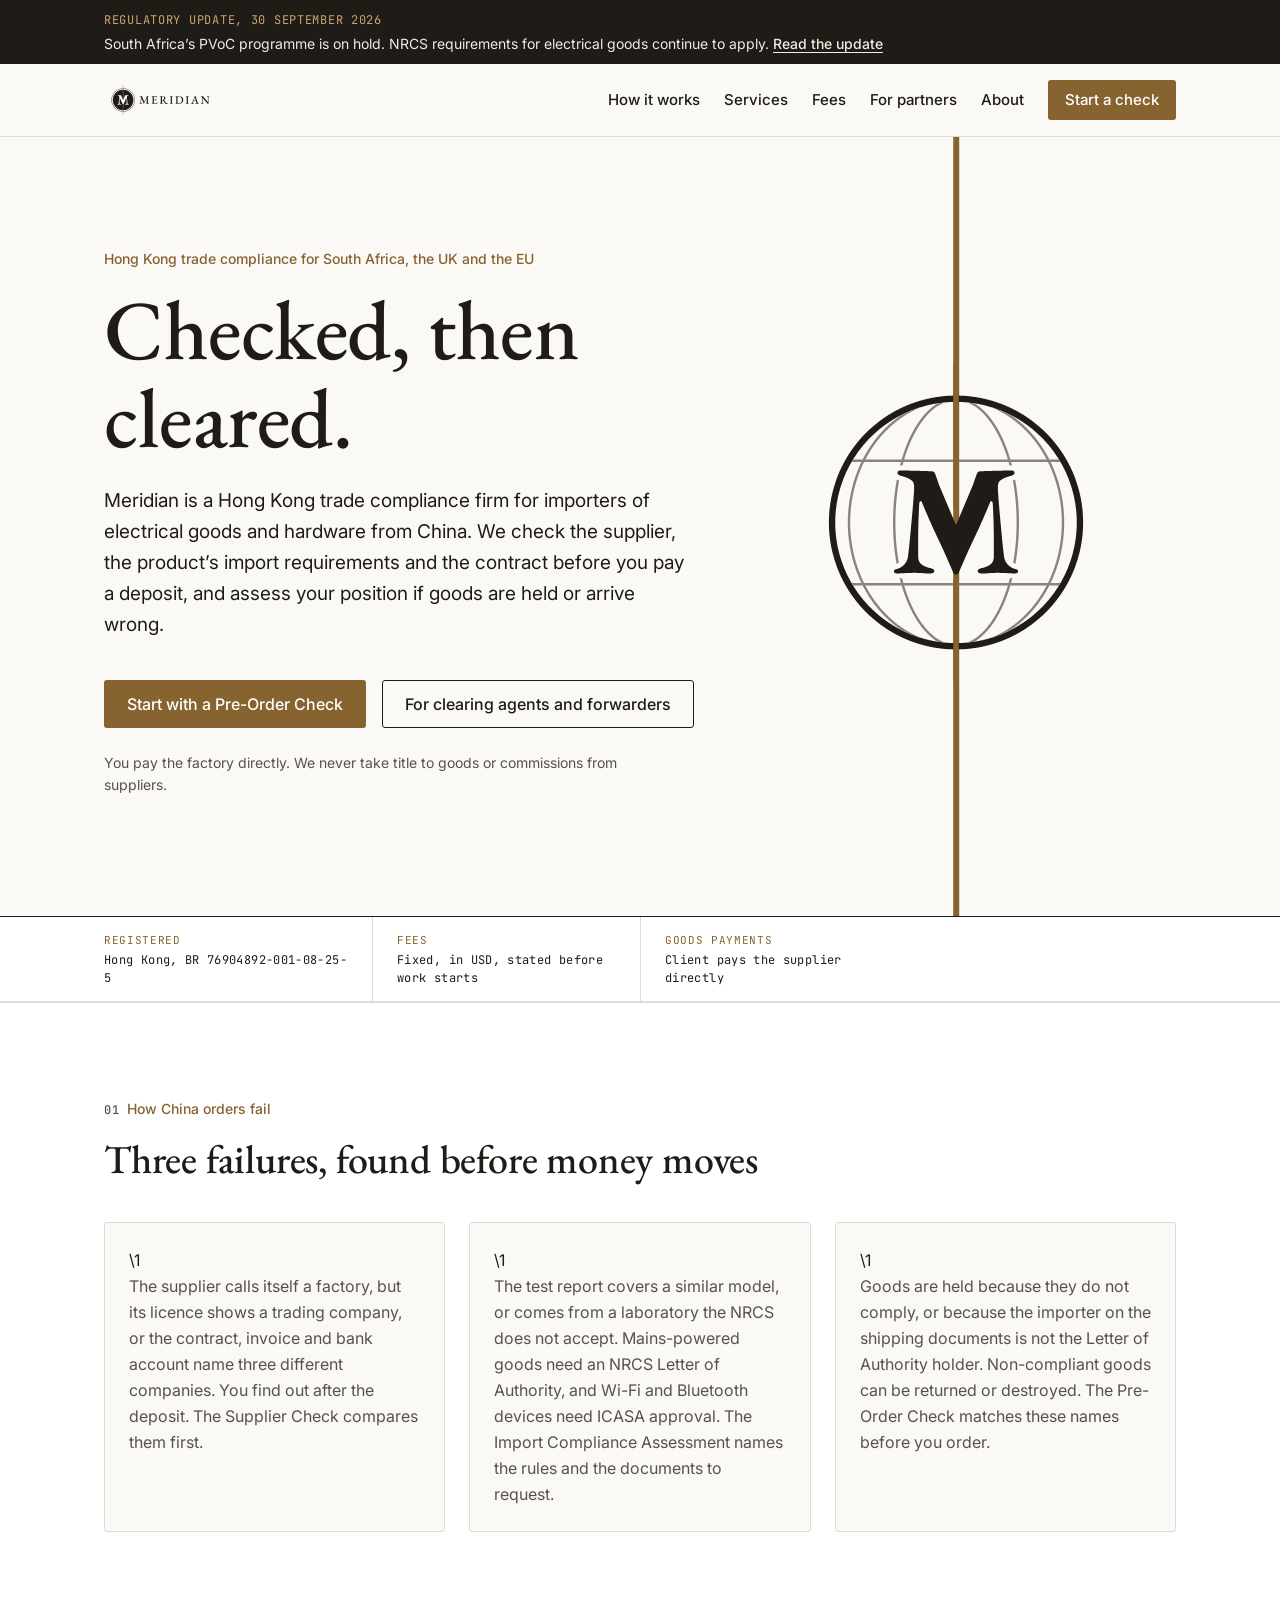
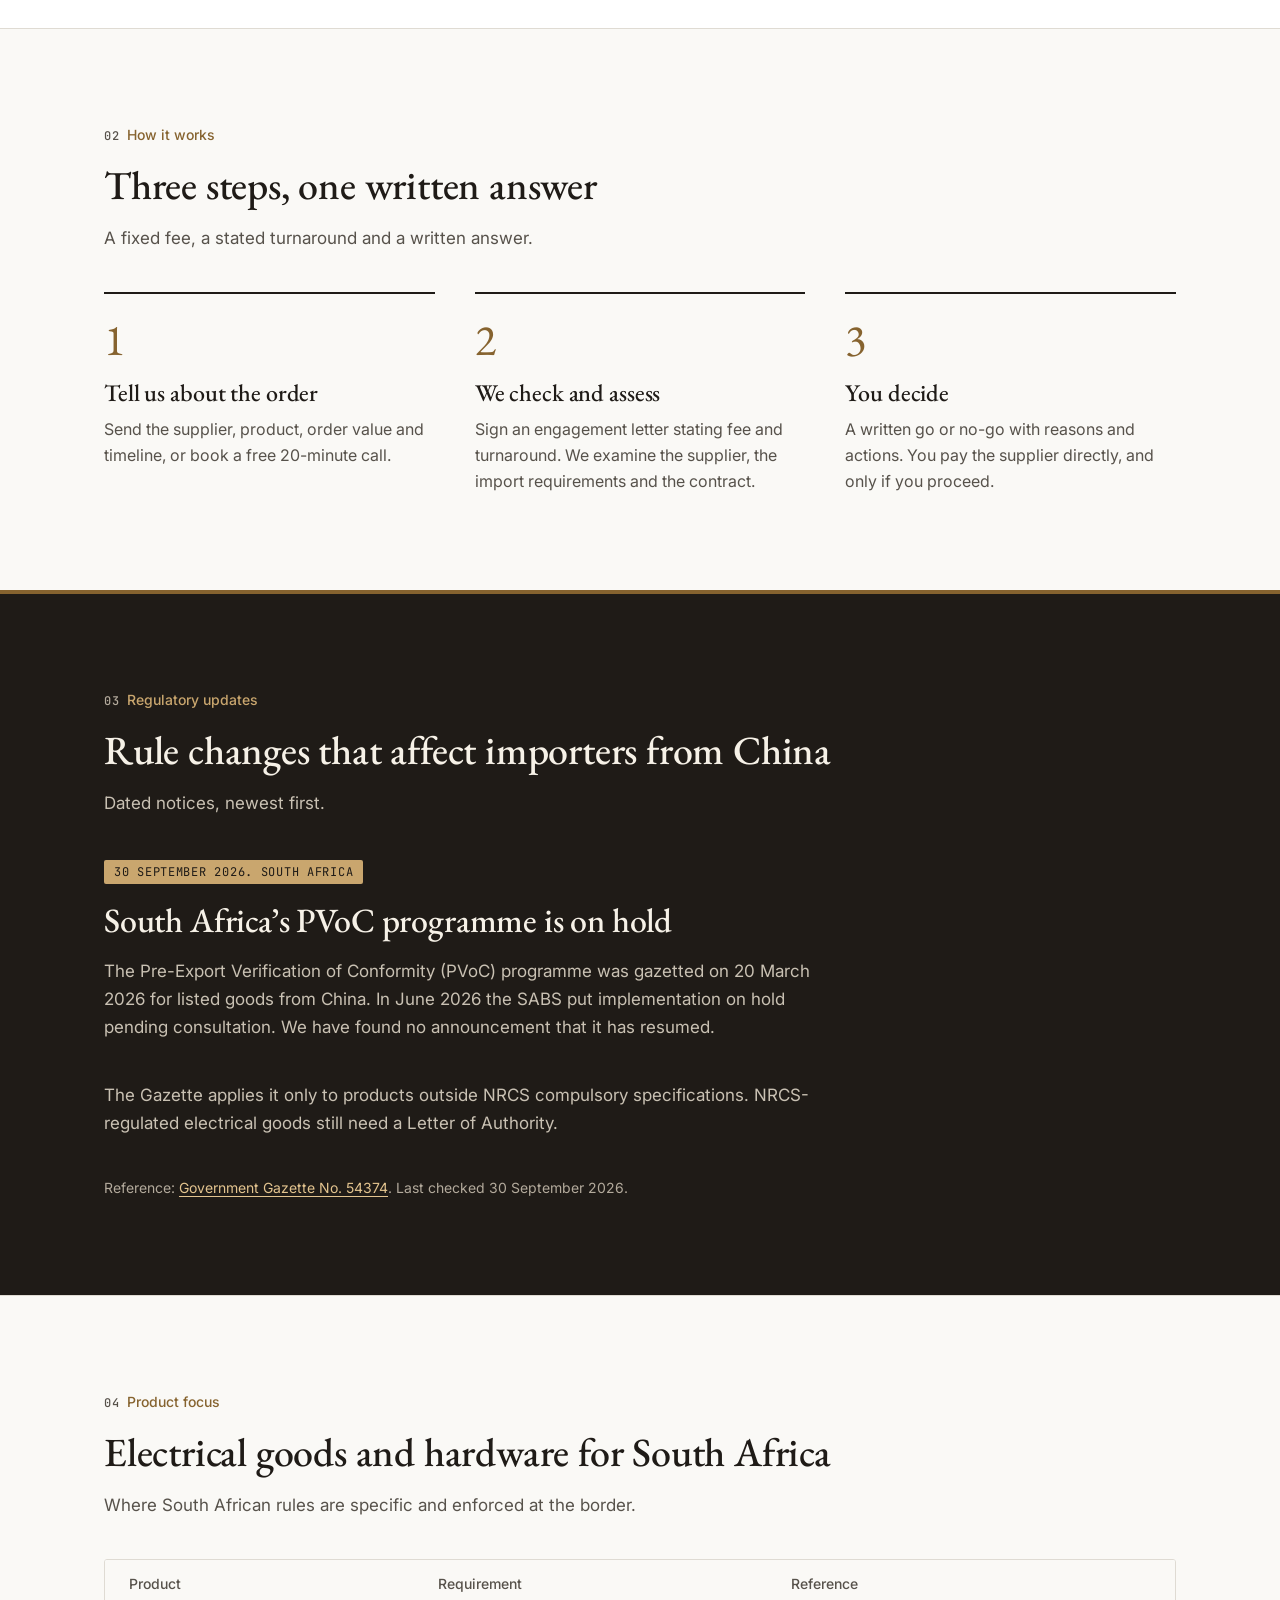
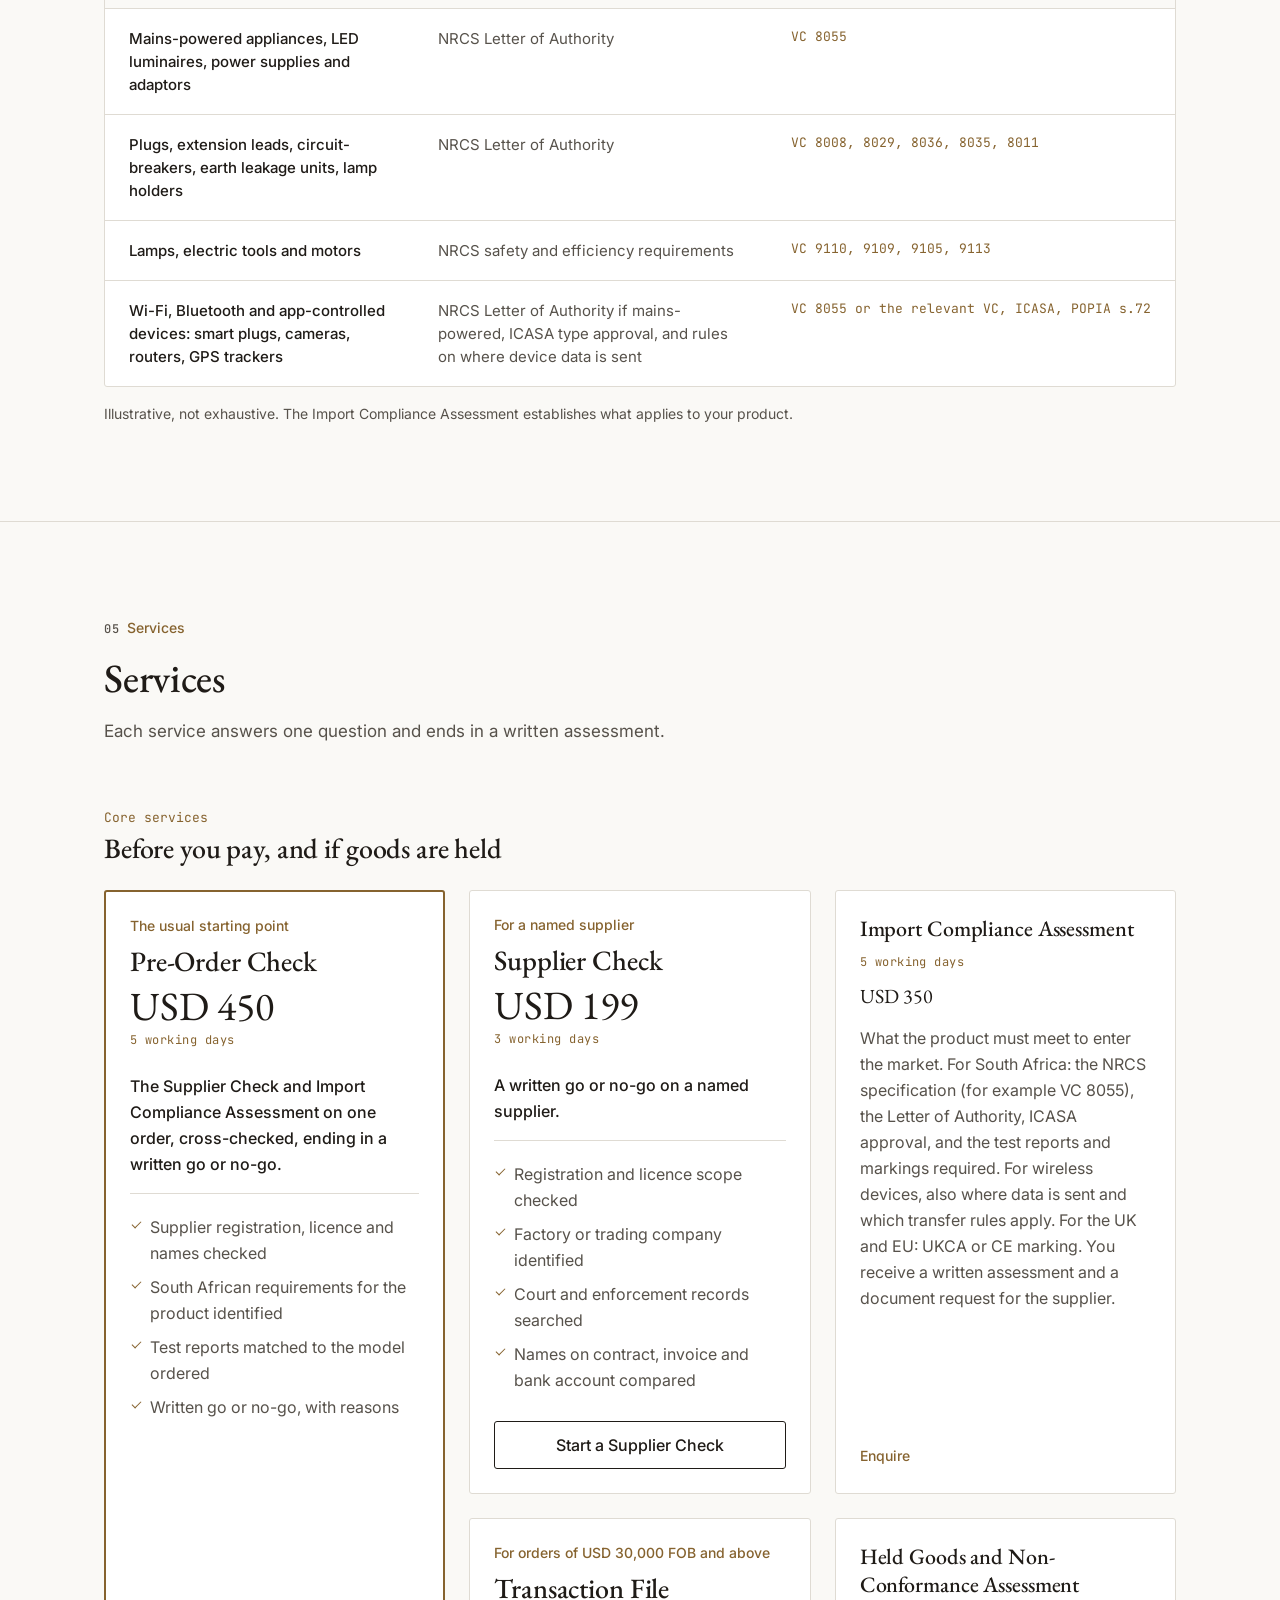
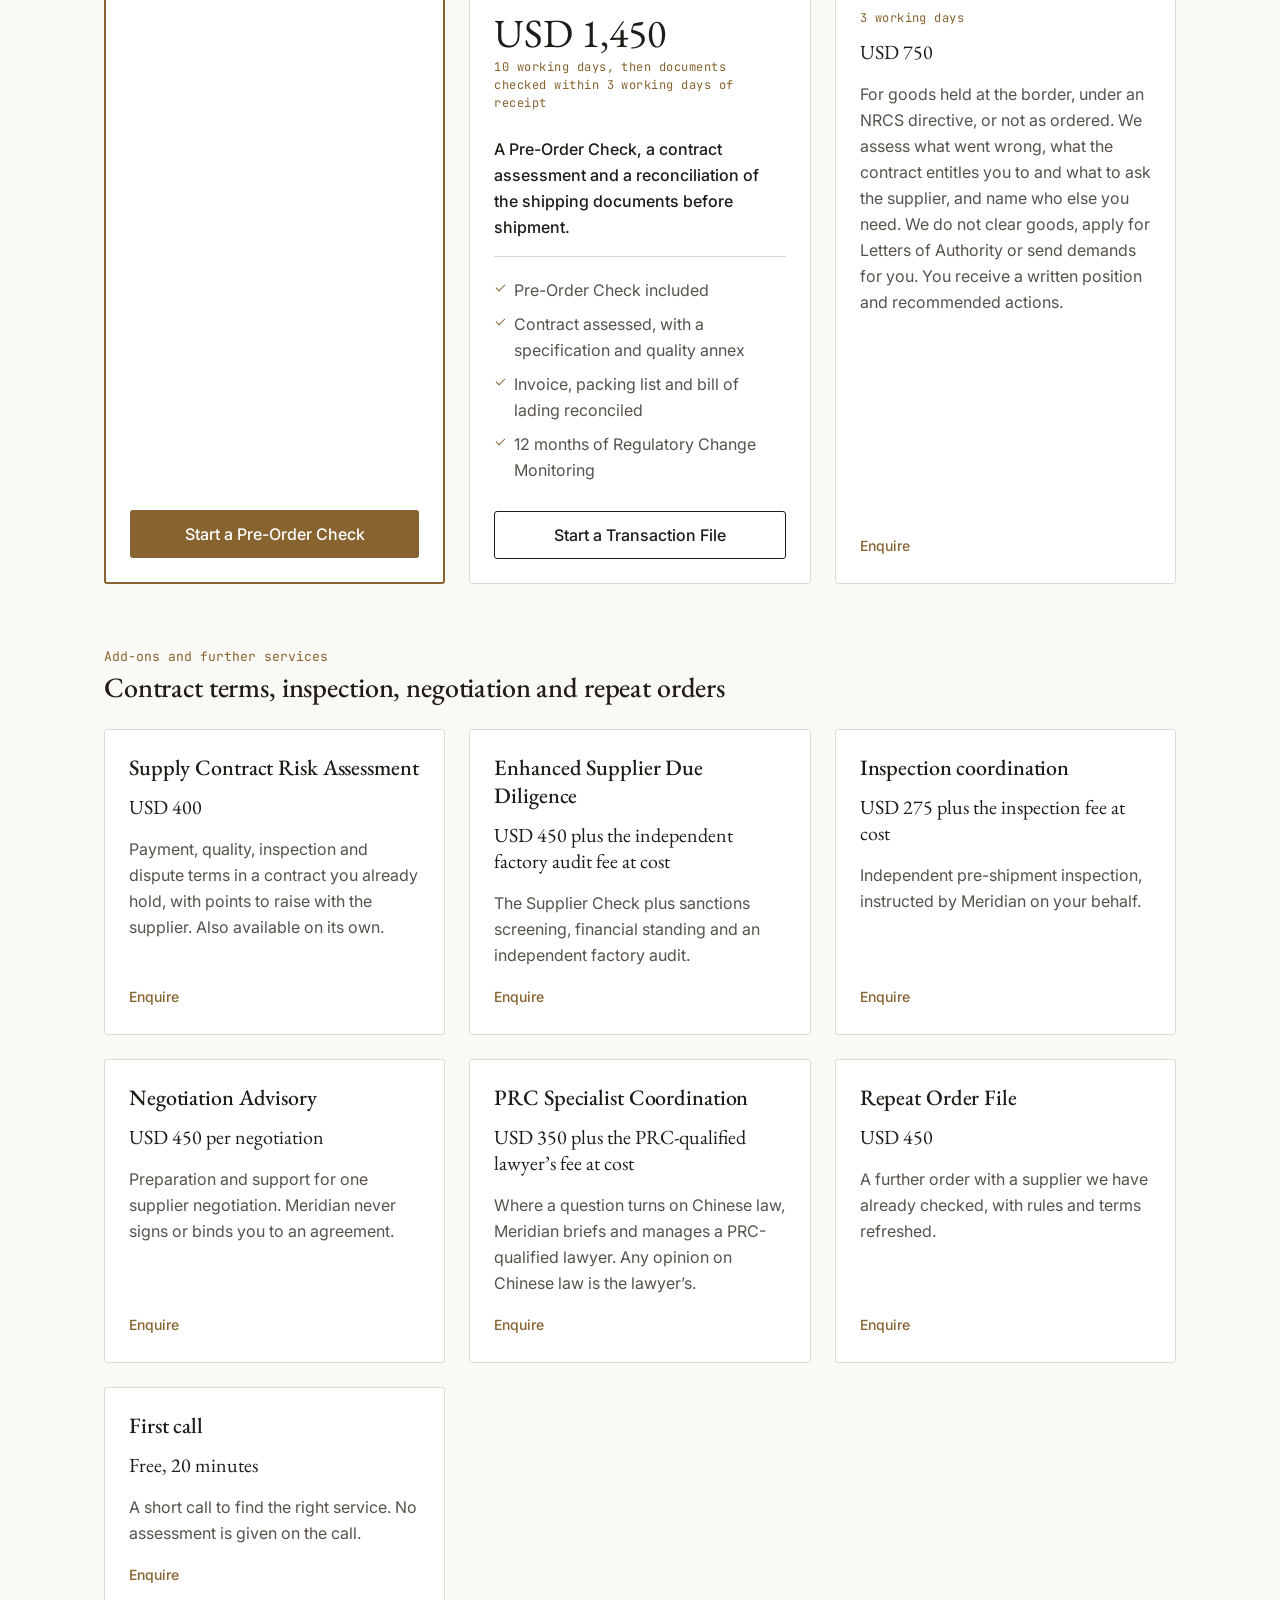
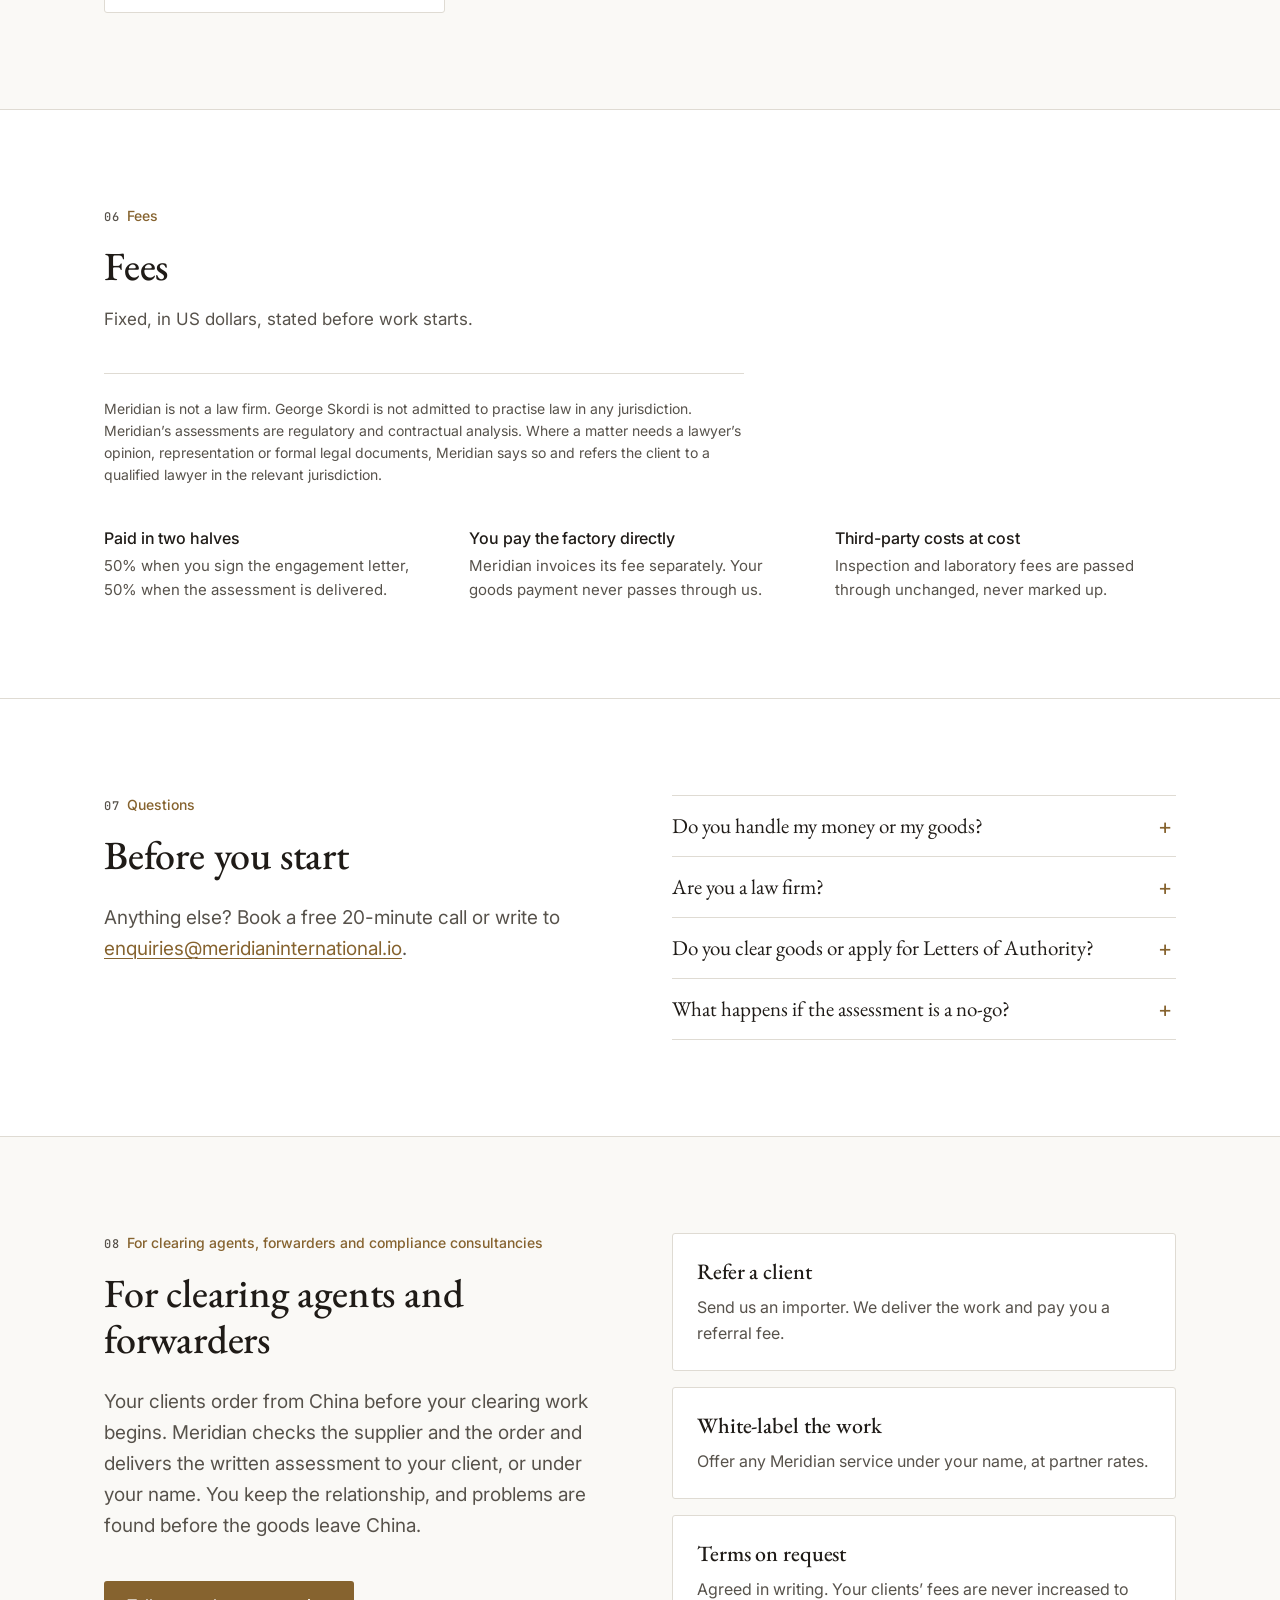
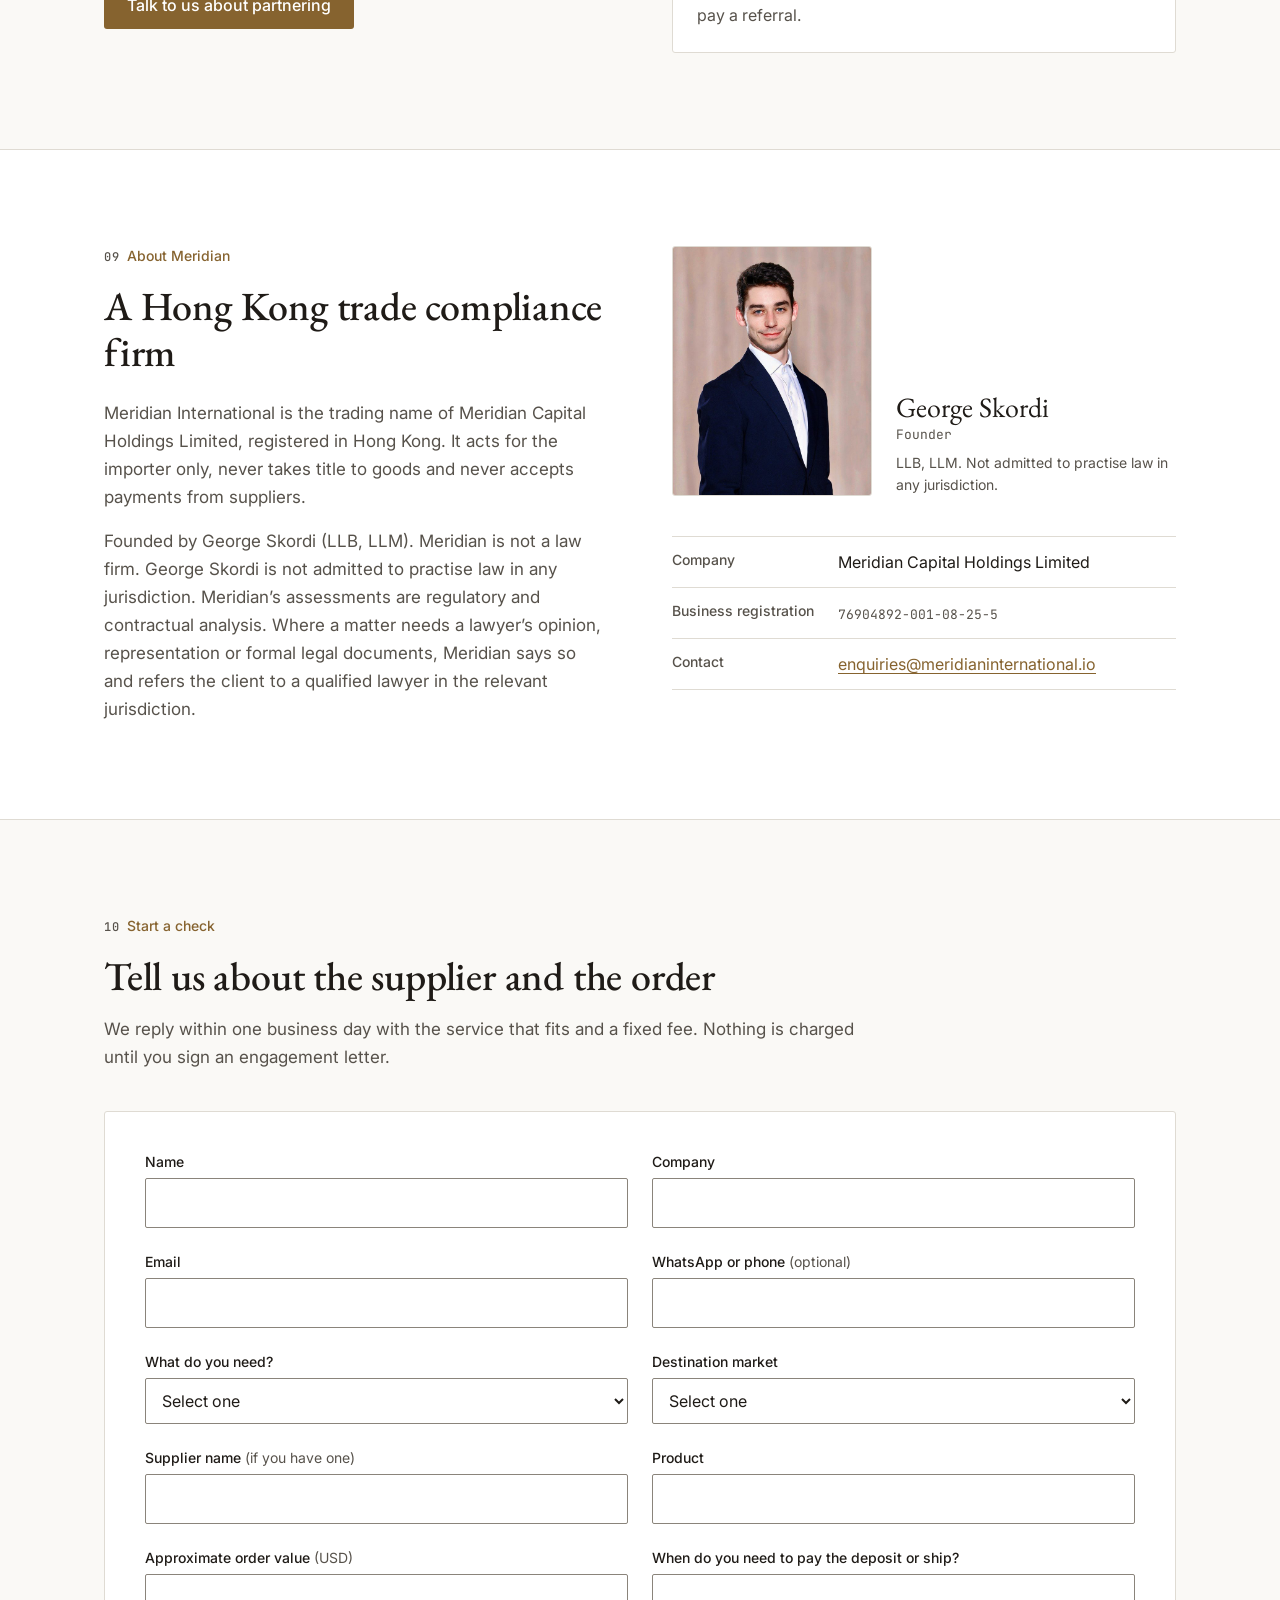
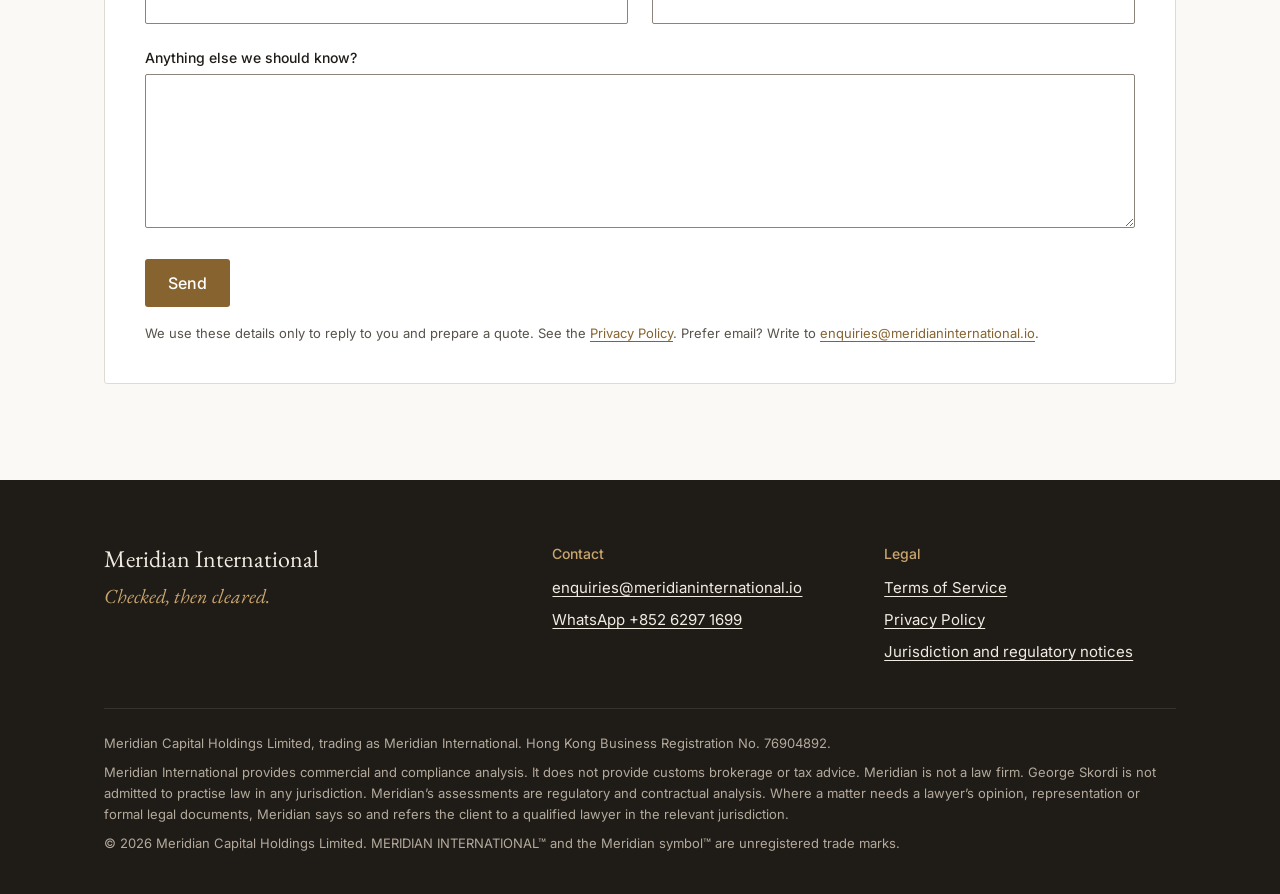
==== commit 44086537: "Remove sample transaction, method table, fee table and repeated details Co-Authored-By: Claude Opus " ====
--- a/index.html
+++ b/index.html
@@ -57,7 +57,6 @@
         <a href="#how">How it works</a>
         <a href="#services">Services</a>
         <a href="#fees">Fees</a>
-        <a href="#updates">Updates</a>
         <a href="#partners">For partners</a>
         <a href="#about">About</a>
         <a class="btn btn-primary" href="#start">Start a check</a>
@@ -157,10 +156,6 @@
         <h3 id="pvoc-title">South Africa&rsquo;s PVoC programme is on hold</h3>
         <p class="update-lede">The Pre-Export Verification of Conformity (PVoC) programme was gazetted on 20 March 2026 for listed goods from China. In June 2026 the SABS put implementation on hold pending consultation. We have found no announcement that it has resumed.</p>
         <p class="update-lede">The Gazette applies it only to products outside NRCS compulsory specifications. NRCS-regulated electrical goods still need a Letter of Authority.</p>
-        <dl class="spec-list">
-          <div><dt>Status</dt><dd>On hold since June 2026. No restart date announced.</dd></div>
-          <div><dt>Meridian&rsquo;s part</dt><dd>We establish whether your product falls under an NRCS specification, PVoC or neither.</dd></div>
-        </dl>
         <p class="dark-note">Reference: <a href="https://www.gov.za/sites/default/files/gcis_document/202603/54374gon7284.pdf" rel="noopener">Government Gazette No. 54374</a>. Last checked 30 September 2026.</p>
         </article>
       </div>
@@ -308,12 +303,6 @@
               <a class="service-cta" href="#start" data-tier="Repeat Order File">Enquire</a>
             </article>
             <article class="card service-card">
-              <h3>Regulatory Change Monitoring</h3>
-              <p>Notice of rule changes affecting your product categories in one market, for 12 months.</p>
-              <p class="service-fee"><span data-fee="regulatory-change-monitoring">Included with every Transaction File</span></p>
-              <a class="service-cta" href="#start" data-tier="Regulatory Change Monitoring">Enquire</a>
-            </article>
-            <article class="card service-card">
               <h3>First call</h3>
               <p>A short call to find the right service. No assessment is given on the call.</p>
               <p class="service-fee"><span data-fee="first-call">Free, 20 minutes</span></p>
@@ -325,92 +314,13 @@
       </div>
     </section>
 
-    <!-- What you receive -->
-    <section class="section" id="receive" aria-labelledby="receive-title">
-      <div class="container split">
-        <div>
-          <p class="eyebrow"><span class="idx">06</span>What you receive</p>
-          <h2 id="receive-title">What you receive</h2>
-          <p class="lead muted" style="margin-top: var(--space-4);">Every assessment follows the same order, and every conclusion cites its rule so your agent or lawyer can check it.</p>
-          <ol class="receive-list">
-            <li>The question</li>
-            <li>The facts relied on, and the documents seen</li>
-            <li>The rules that apply, with references</li>
-            <li>The analysis, including points that cut the other way</li>
-            <li>The conclusion, with a stated level of confidence</li>
-            <li>Risks and recommended actions</li>
-            <li>Where a lawyer, a laboratory or the clearing agent is needed</li>
-            <li>Scope and limits</li>
-          </ol>
-        </div>
-        <aside class="sample" aria-label="Sample assessment extract">
-          <p class="sample-label">Sample. Invented example for illustration. Not a client matter.</p>
-          <dl>
-            <div><dt>Question</dt><dd>Can a Johannesburg wholesaler import 2,000 Wi-Fi smart plugs from a Shenzhen supplier and sell them in South Africa?</dd></div>
-            <div><dt>Rules</dt><dd>A smart plug adaptor falls to be assessed under VC 8008 (plugs, socket-outlets and socket-outlet adaptors), subject to confirmation against the product&rsquo;s configuration. As a Wi-Fi device it also needs ICASA type approval. If the wholesaler runs the companion app or cloud account under its own brand, it is responsible for customer data sent to servers outside South Africa, and POPIA section 72 applies to that transfer.</dd></div>
-            <div><dt>Conclusion</dt><dd>The order should not proceed on the documents supplied. The supplier&rsquo;s test report names a different model number, and no ICASA approval has been provided. Confidence: high on the test report point, medium on the specification pending the product sample.</dd></div>
-            <div><dt>Actions</dt><dd>Request a test report for the ordered model from an accepted laboratory. Request the ICASA approval or the radio test data needed to apply. Confirm who operates the app and where its servers are located.</dd></div>
-          </dl>
-        </aside>
-      </div>
-    </section>
-
-    <!-- Method -->
-    <section class="section section-raised" id="method" aria-labelledby="method-title">
-      <div class="container">
-        <div class="section-head">
-          <p class="eyebrow"><span class="idx">07</span>Method</p>
-          <h2 id="method-title">What is examined, and against what</h2>
-          
-        </div>
-        <div class="fees-wrap">
-          <table class="fees method">
-            <thead>
-              <tr><th scope="col">Check</th><th scope="col">What is examined</th><th scope="col">Records used</th><th scope="col">Output</th></tr>
-            </thead>
-            <tbody>
-              <tr><td class="mono" data-label="Check">CHK-01 Supplier</td><td data-label="What is examined">Registration, licence scope against the product, manufacturer or trading company, court and enforcement records, names on contract, invoice and bank account</td><td data-label="Records used">China&rsquo;s National Enterprise Credit Information Publicity System, court enforcement records, the supplier&rsquo;s licence and bank details</td><td data-label="Output">Written go or no-go with reasons</td></tr>
-              <tr><td class="mono" data-label="Check">CHK-02 Supply terms</td><td data-label="What is examined">Specification, quality annex, payment milestones, inspection, governing law, dispute terms, missing terms</td><td data-label="Records used">The client&rsquo;s purchase order or contract, and the supplier&rsquo;s terms</td><td data-label="Output">Risk assessment and a specification and quality annex</td></tr>
-              <tr><td class="mono" data-label="Check">CHK-03 Destination</td><td data-label="What is examined">The product against destination requirements, the test reports against the model, the importer against the Letter of Authority holder</td><td data-label="Records used">NRCS compulsory specifications, ICASA, the SARS tariff book, the supplier&rsquo;s test reports</td><td data-label="Output">Written list of requirements and gaps</td></tr>
-              <tr><td class="mono" data-label="Check">CHK-04 Documents</td><td data-label="What is examined">Names, quantities, values, tariff codes and origin across the documents</td><td data-label="Records used">Invoice, packing list, bill of lading</td><td data-label="Output">Reconciliation schedule listing each discrepancy</td></tr>
-            </tbody>
-          </table>
-        </div>
-        <p class="table-note">Third-party inspections and audits are carried out by independent firms and their reports are attached to the File. PRC-law questions are referred to a PRC-qualified lawyer.</p>
-      </div>
-    </section>
-
     <!-- Fees -->
     <section class="section section-raised" id="fees" aria-labelledby="fees-title">
       <div class="container">
         <div class="section-head">
-          <p class="eyebrow"><span class="idx">08</span>Fees</p>
+          <p class="eyebrow"><span class="idx">06</span>Fees</p>
           <h2 id="fees-title">Fees</h2>
           <p>Fixed, in US dollars, stated before work starts.</p>
-        </div>
-        <div class="fees-wrap">
-          <table class="fees">
-            <thead>
-              <tr><th scope="col">Service</th><th scope="col">Fee</th><th scope="col">Notes</th></tr>
-            </thead>
-            <tbody>
-              <tr class="group"><td colspan="3">Core services</td></tr>
-              <tr><td>Supplier Check</td><td class="num" data-fee="supplier-check">USD 199</td><td class="note">Written go or no-go. 3 working days.</td></tr>
-              <tr><td>Import Compliance Assessment</td><td class="num" data-fee="import-compliance-assessment">USD 350</td><td class="note">Destination requirements and a supplier document request. 5 working days.</td></tr>
-              <tr><td>Pre-Order Check</td><td class="num" data-fee="pre-order-check">USD 450</td><td class="note">Supplier and product, cross-checked. 5 working days.</td></tr>
-              <tr><td>Transaction File</td><td class="num" data-fee="transaction-file">USD 1,450</td><td class="note">For orders of USD 30,000 FOB and above. 10 working days.</td></tr>
-              <tr><td>Held Goods and Non-Conformance Assessment</td><td class="num" data-fee="held-goods-assessment">USD 750</td><td class="note">Written position and next steps. 3 working days.</td></tr>
-              <tr class="group"><td colspan="3">Add-ons and further services</td></tr>
-              <tr><td>Supply Contract Risk Assessment</td><td class="num" data-fee="supply-contract-risk-assessment">USD 400</td><td class="note">Also available on its own.</td></tr>
-              <tr><td>Enhanced Supplier Due Diligence</td><td class="num" data-fee="enhanced-supplier-due-diligence">USD 450 plus the independent factory audit fee at cost</td><td class="note">Supplier Check plus an independent factory audit.</td></tr>
-              <tr><td>Inspection coordination</td><td class="num" data-fee="inspection-coordination">USD 275 plus the inspection fee at cost</td><td class="note">Independent pre-shipment inspection.</td></tr>
-              <tr><td>Negotiation Advisory</td><td class="num" data-fee="negotiation-advisory">USD 450 per negotiation</td><td class="note">One supplier negotiation. We never sign for you.</td></tr>
-              <tr><td>PRC Specialist Coordination</td><td class="num" data-fee="prc-specialist-coordination">USD 350 plus the PRC-qualified lawyer&rsquo;s fee at cost</td><td class="note">Any opinion on Chinese law is the lawyer&rsquo;s.</td></tr>
-              <tr><td>Repeat Order File</td><td class="num" data-fee="repeat-order-file">USD 450</td><td class="note">For a supplier already checked.</td></tr>
-              <tr><td>Regulatory Change Monitoring</td><td class="num" data-fee="regulatory-change-monitoring">Included with every Transaction File</td><td class="note">12 months, one market. Available separately.</td></tr>
-              <tr><td>First call</td><td class="num" data-fee="first-call">Free, 20 minutes</td><td class="note">No assessment is given on the call.</td></tr>
-            </tbody>
-          </table>
         </div>
         <p class="fees-disclosure">Meridian is not a law firm. George Skordi is not admitted to practise law in any jurisdiction. Meridian&rsquo;s assessments are regulatory and contractual analysis. Where a matter needs a lawyer&rsquo;s opinion, representation or formal legal documents, Meridian says so and refers the client to a qualified lawyer in the relevant jurisdiction.</p>
 
@@ -435,7 +345,7 @@
     <section class="section section-raised" id="faq" aria-labelledby="faq-title">
       <div class="container split">
         <div>
-          <p class="eyebrow"><span class="idx">09</span>Questions</p>
+          <p class="eyebrow"><span class="idx">07</span>Questions</p>
           <h2 id="faq-title">Before you start</h2>
           <p class="lead muted" style="margin-top: var(--space-4);">Anything else? Book a free 20-minute call or write to <a href="mailto:enquiries@meridianinternational.io">enquiries@meridianinternational.io</a>.</p>
         </div>
@@ -456,14 +366,6 @@
             <summary>What happens if the assessment is a no-go?</summary>
             <p>You get the reasons and what would need to change. Further work is quoted before it starts.</p>
           </details>
-          <details>
-            <summary>Which markets do you cover?</summary>
-            <p>South Africa is the focus. We also assess UK and EU import requirements.</p>
-          </details>
-          <details>
-            <summary>How is the fee paid?</summary>
-            <p>50% on signing the engagement letter, 50% on delivery.</p>
-          </details>
         </div>
       </div>
     </section>
@@ -472,7 +374,7 @@
     <section class="section" id="partners" aria-labelledby="partners-title">
       <div class="container split">
         <div>
-          <p class="eyebrow"><span class="idx">10</span>For clearing agents, forwarders and compliance consultancies</p>
+          <p class="eyebrow"><span class="idx">08</span>For clearing agents, forwarders and compliance consultancies</p>
           <h2 id="partners-title">For clearing agents and forwarders</h2>
           <p class="lead muted" style="margin-top: var(--space-4);">Your clients order from China before your clearing work begins. Meridian checks the supplier and the order and delivers the written assessment to your client, or under your name. You keep the relationship, and problems are found before the goods leave China.</p>
           <div class="hero-actions">
@@ -500,7 +402,7 @@
     <section class="section section-raised" id="about" aria-labelledby="about-title">
       <div class="container split">
         <div class="prose">
-          <p class="eyebrow"><span class="idx">11</span>About Meridian</p>
+          <p class="eyebrow"><span class="idx">09</span>About Meridian</p>
           <h2 id="about-title">A Hong Kong trade compliance firm</h2>
           <p style="margin-top: var(--space-4);">Meridian International is the trading name of Meridian Capital Holdings Limited, registered in Hong Kong. It acts for the importer only, never takes title to goods and never accepts payments from suppliers.</p>
           <p>Founded by George Skordi (LLB, LLM). Meridian is not a law firm. George Skordi is not admitted to practise law in any jurisdiction. Meridian&rsquo;s assessments are regulatory and contractual analysis. Where a matter needs a lawyer&rsquo;s opinion, representation or formal legal documents, Meridian says so and refers the client to a qualified lawyer in the relevant jurisdiction.</p>
@@ -515,11 +417,8 @@
             </div>
           </div>
           <dl class="facts">
-          <div><dt>Registered</dt><dd>Hong Kong SAR</dd></div>
           <div><dt>Company</dt><dd>Meridian Capital Holdings Limited</dd></div>
           <div><dt>Business registration</dt><dd><span class="reference">76904892-001-08-25-5</span></dd></div>
-          <div><dt>Serves</dt><dd>Importers in South Africa, the United Kingdom and the European Union</dd></div>
-          <div><dt>Inspections</dt><dd>Independent firms such as QIMA, SGS and Bureau Veritas</dd></div>
           <div><dt>Contact</dt><dd><a href="mailto:enquiries@meridianinternational.io">enquiries@meridianinternational.io</a></dd></div>
           </dl>
         </div>
@@ -530,7 +429,7 @@
     <section class="section" id="start" aria-labelledby="start-title">
       <div class="container">
         <div class="section-head">
-          <p class="eyebrow"><span class="idx">11</span>Start a check</p>
+          <p class="eyebrow"><span class="idx">10</span>Start a check</p>
           <h2 id="start-title">Tell us about the supplier and the order</h2>
           <p>We reply within one business day with the service that fits and a fixed fee. Nothing is charged until you sign an engagement letter.</p>
         </div>
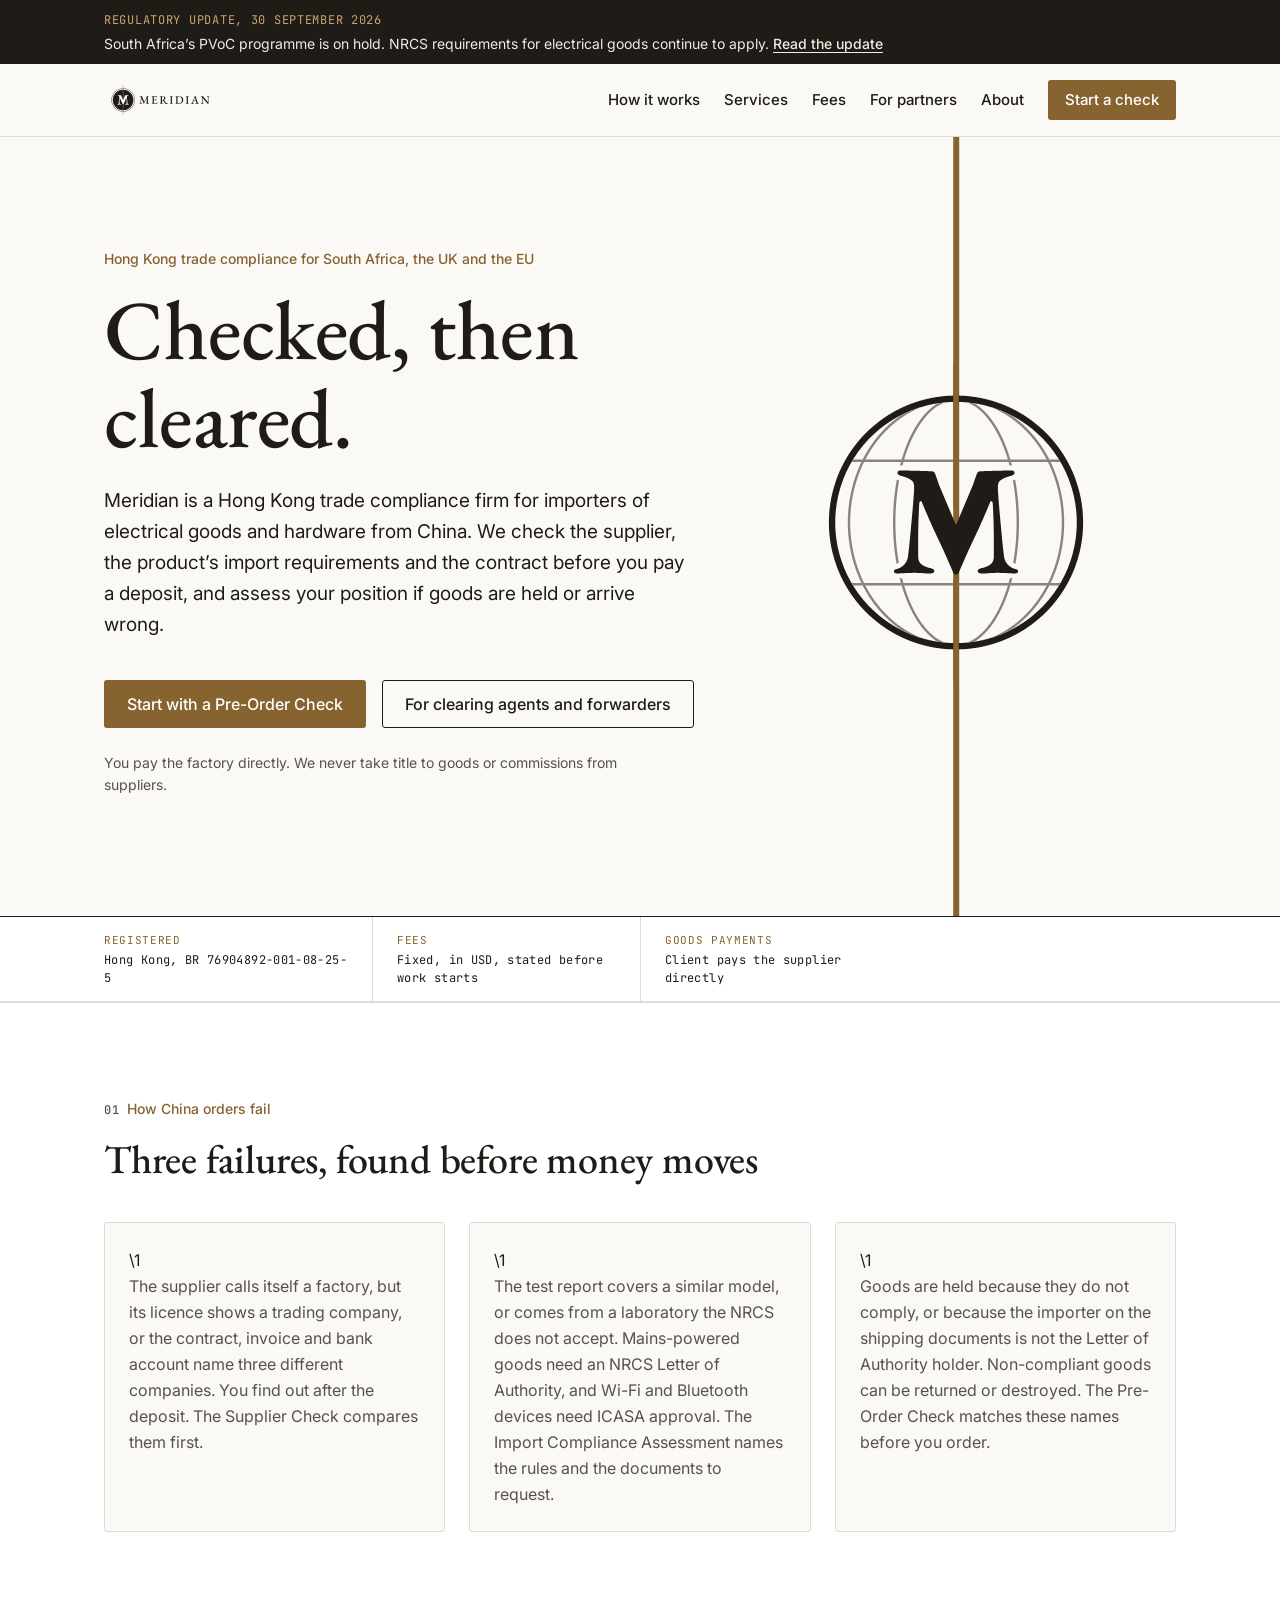
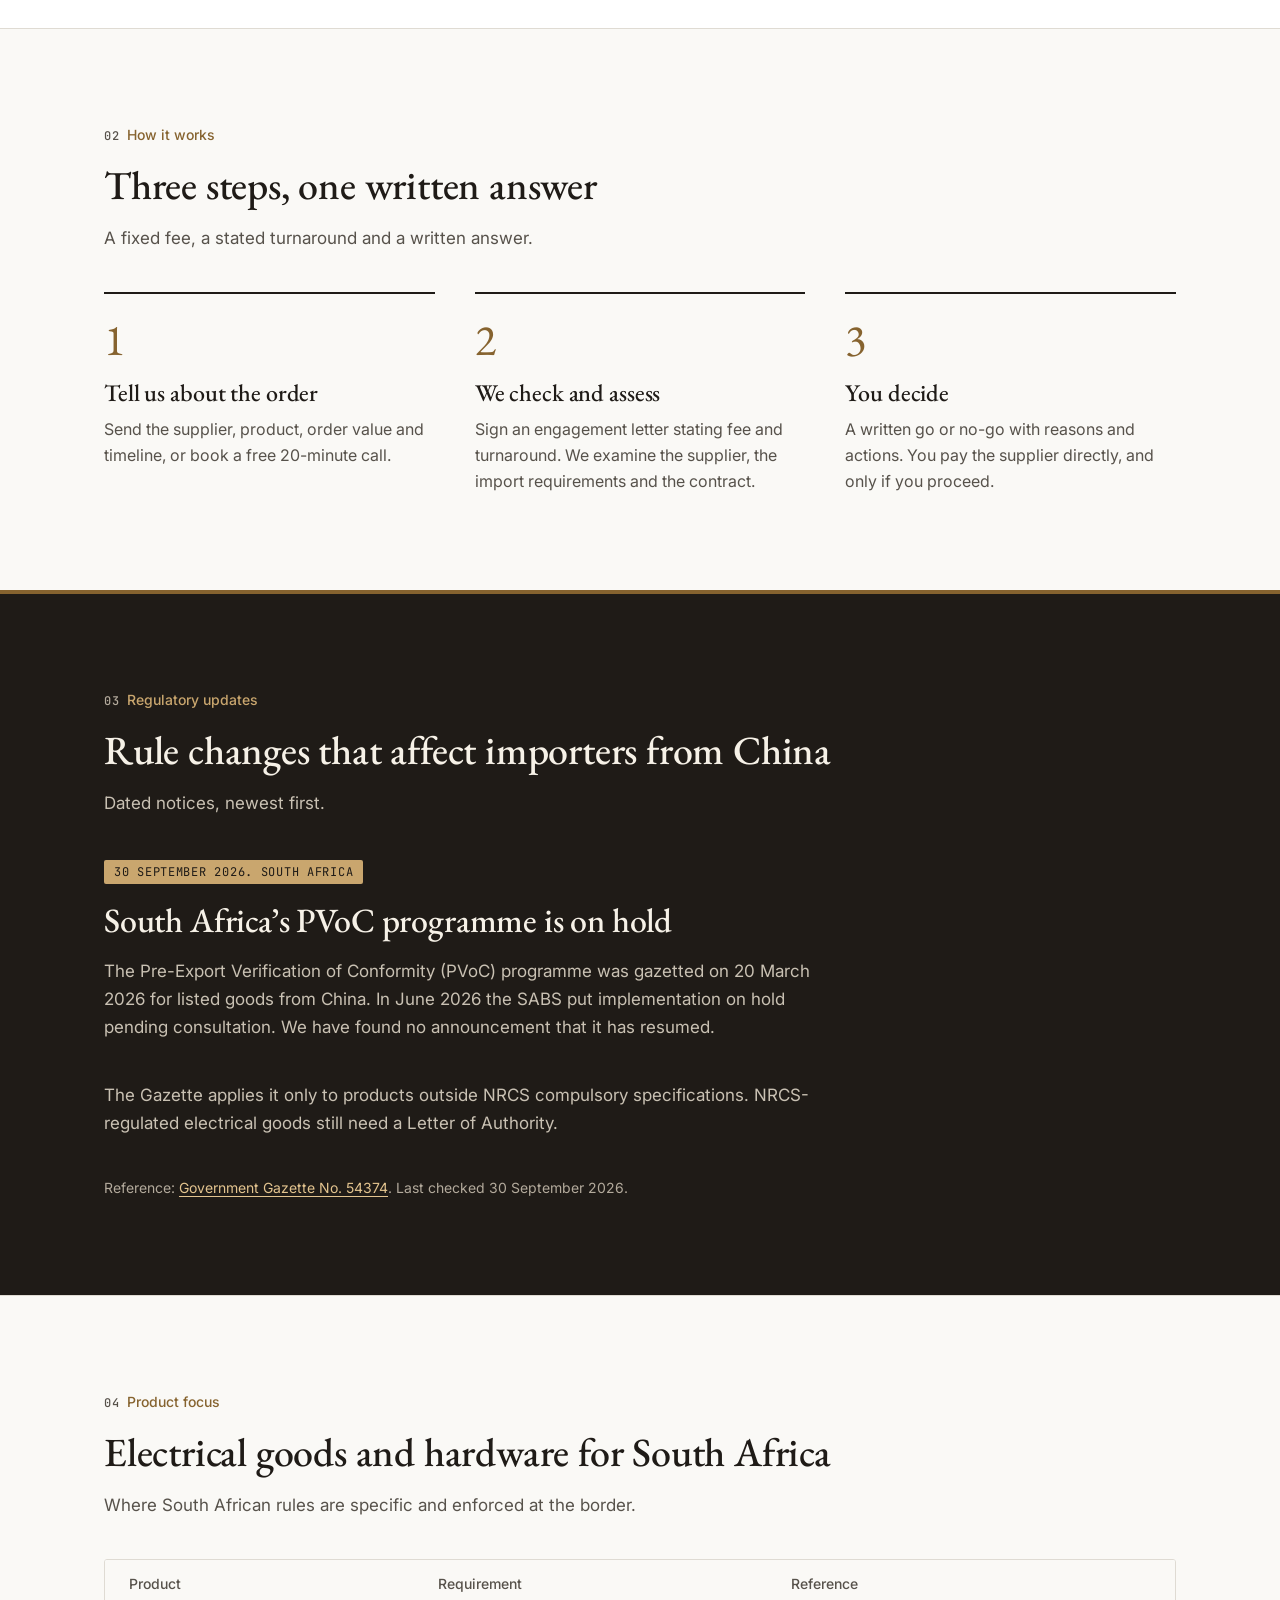
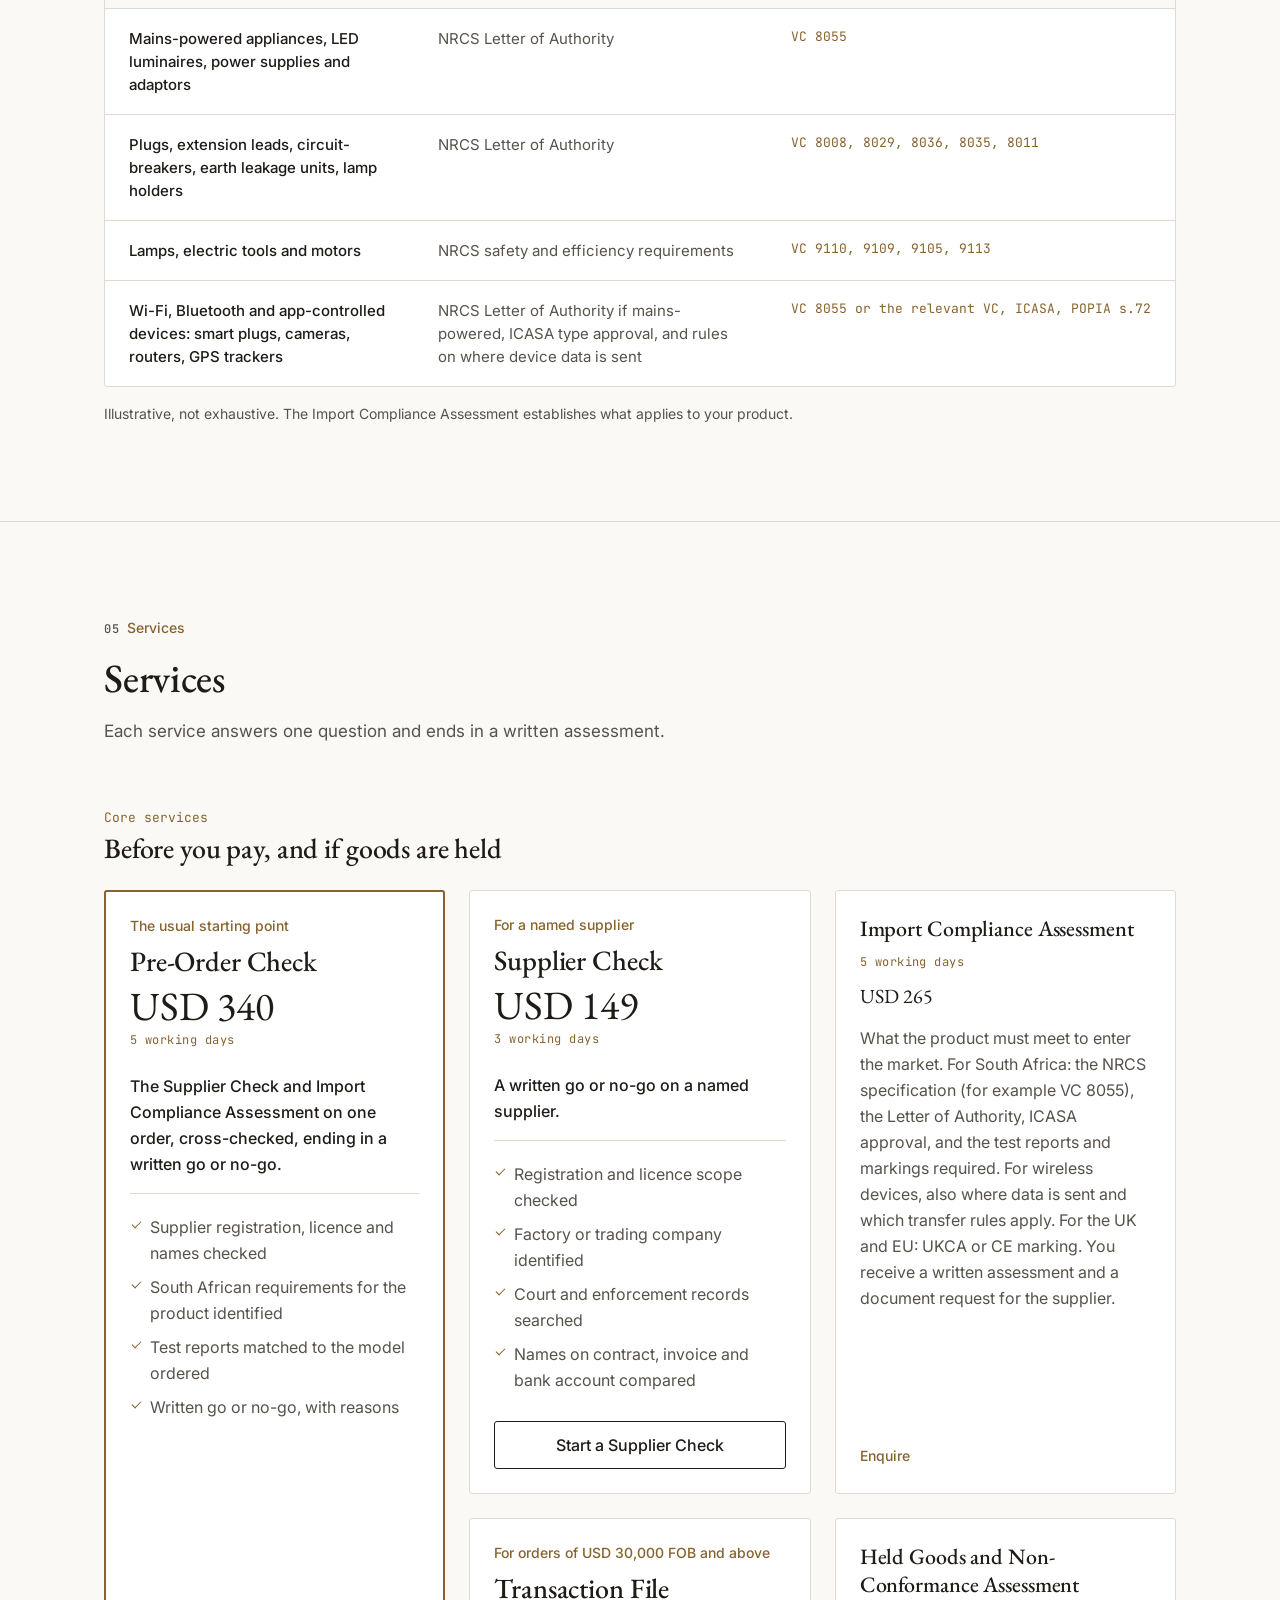
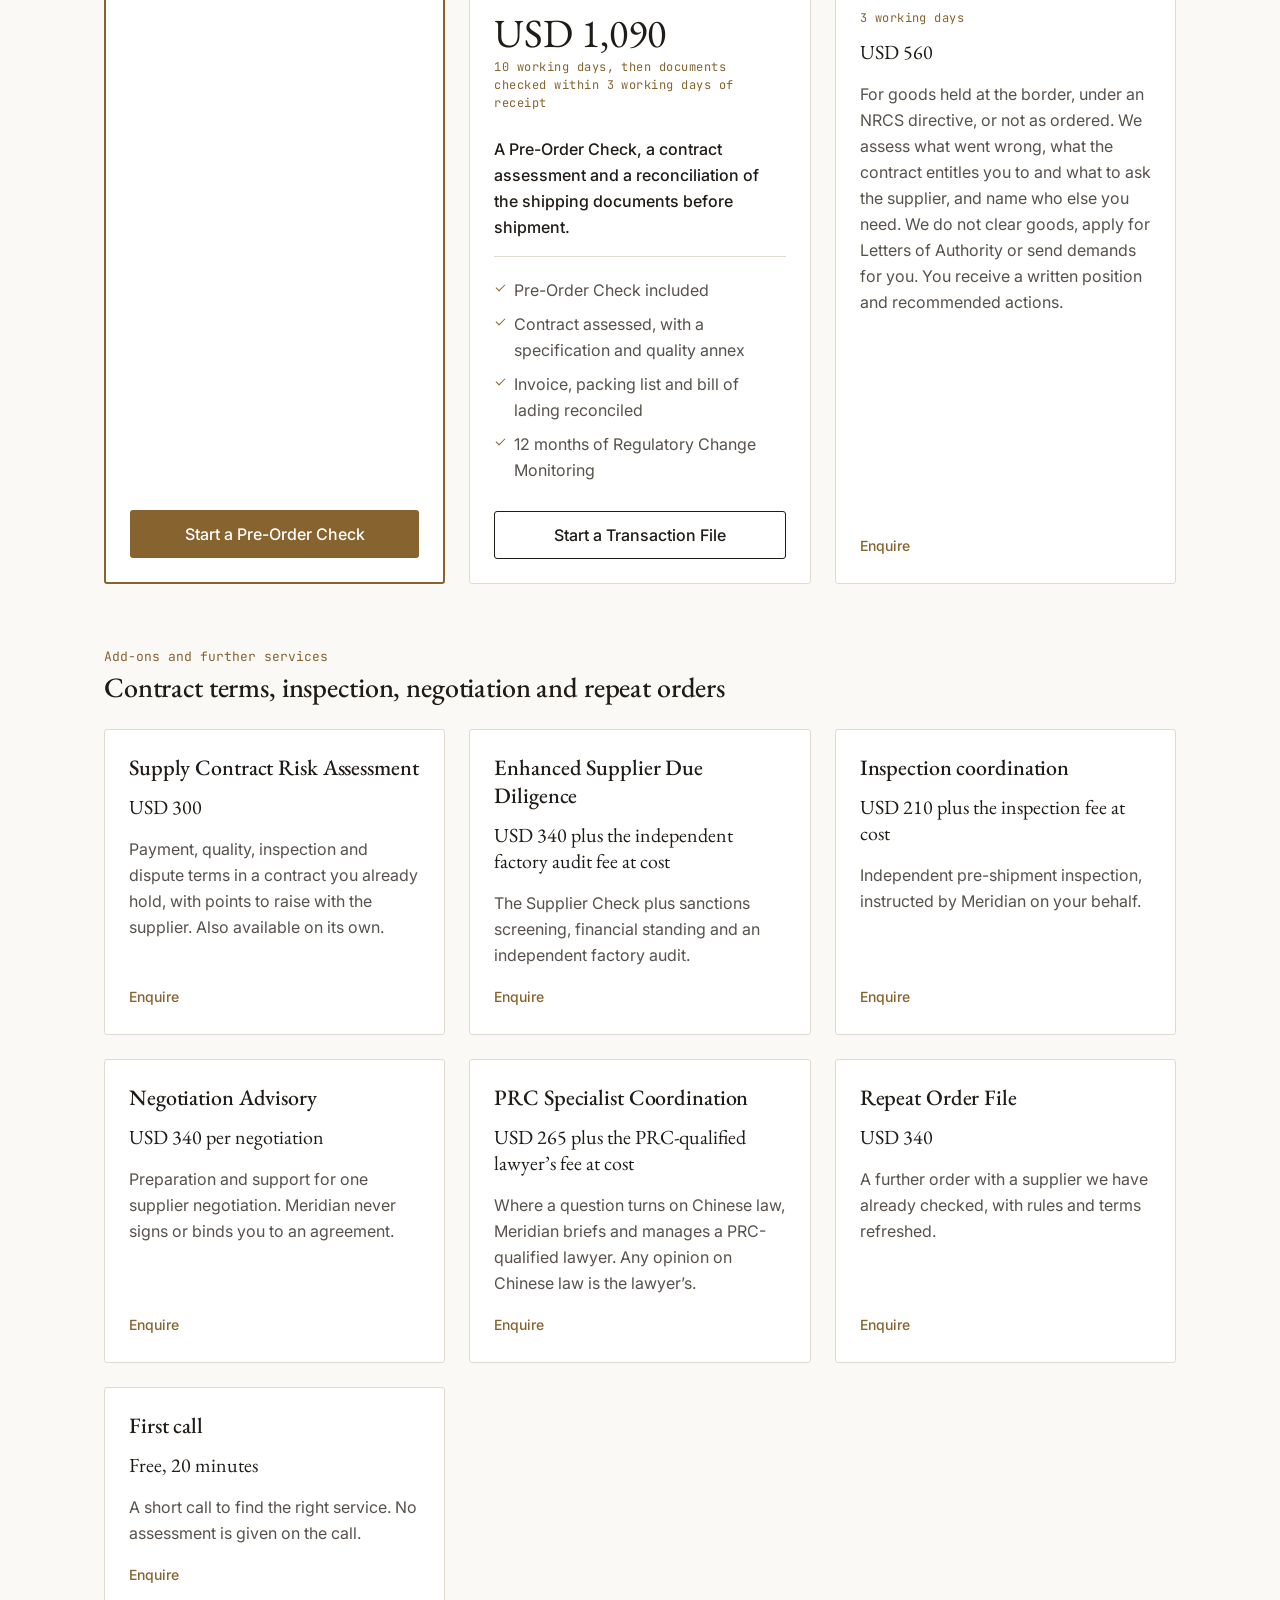
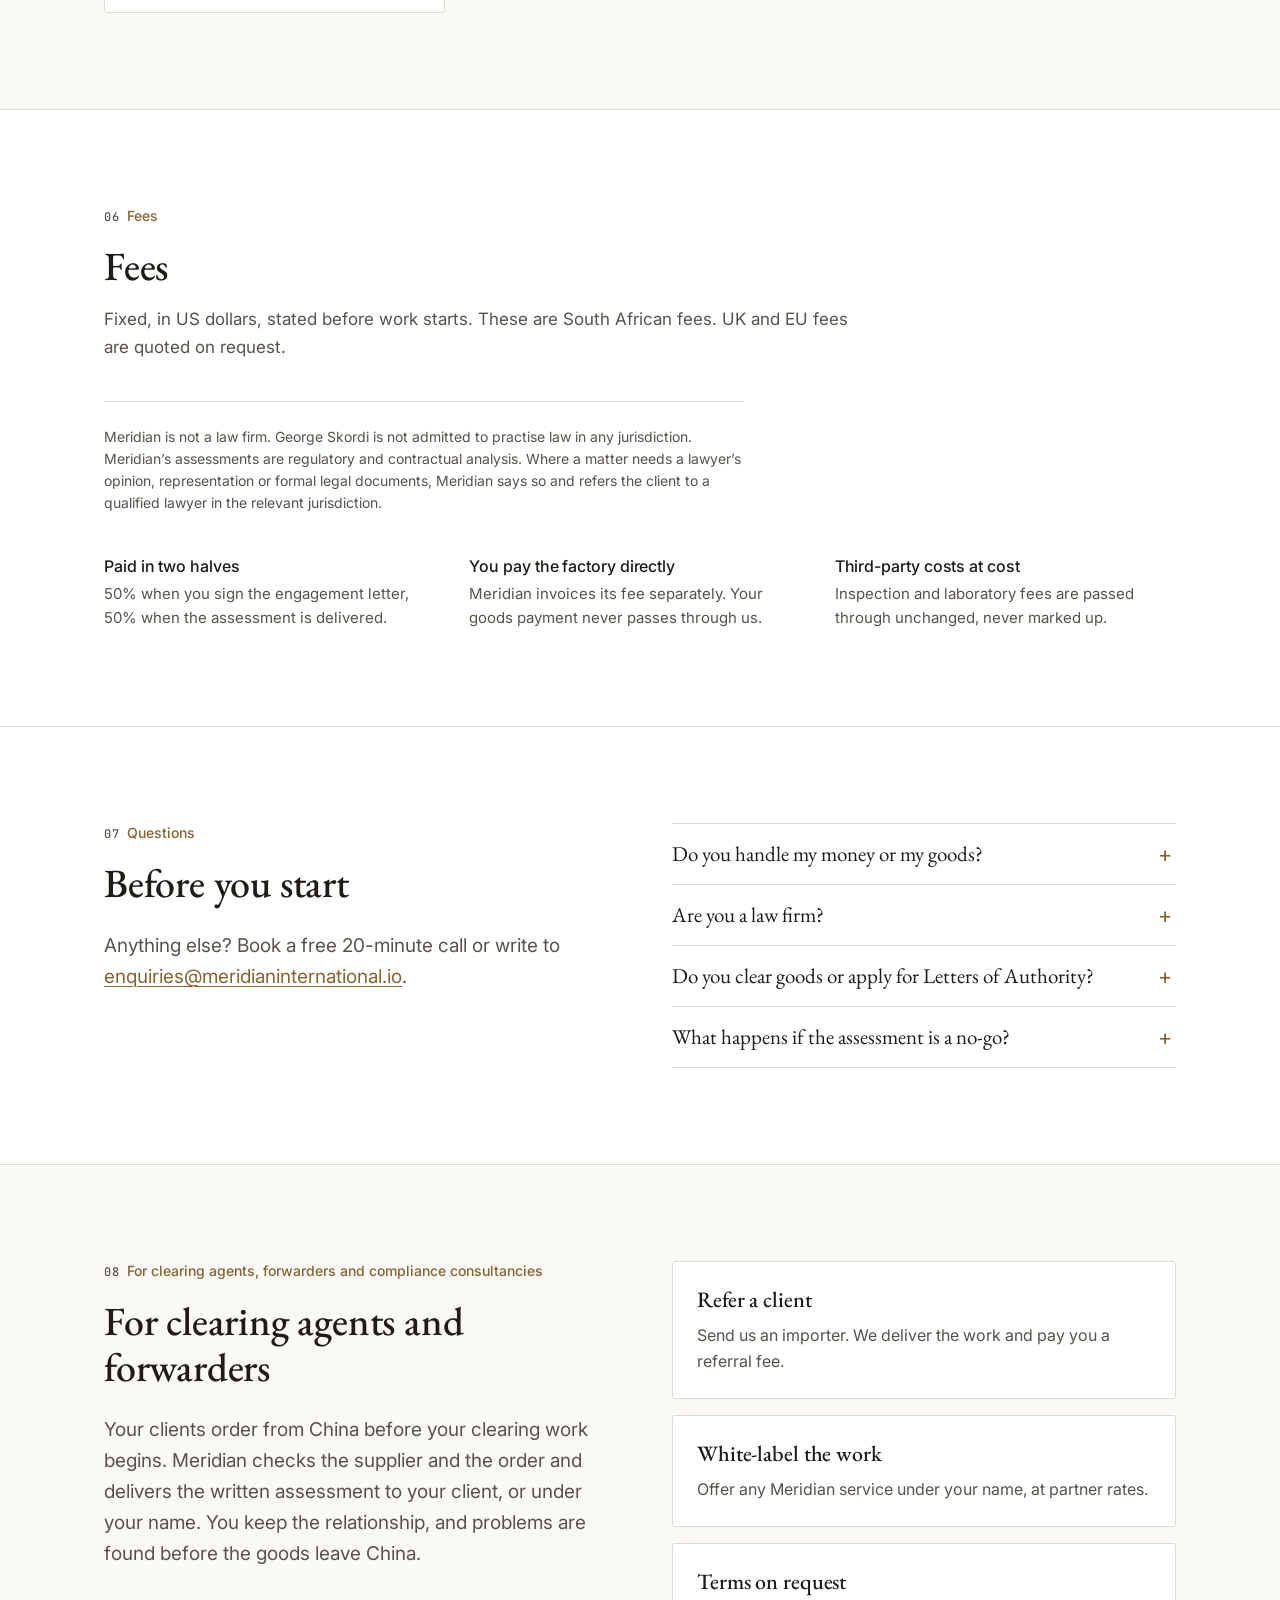
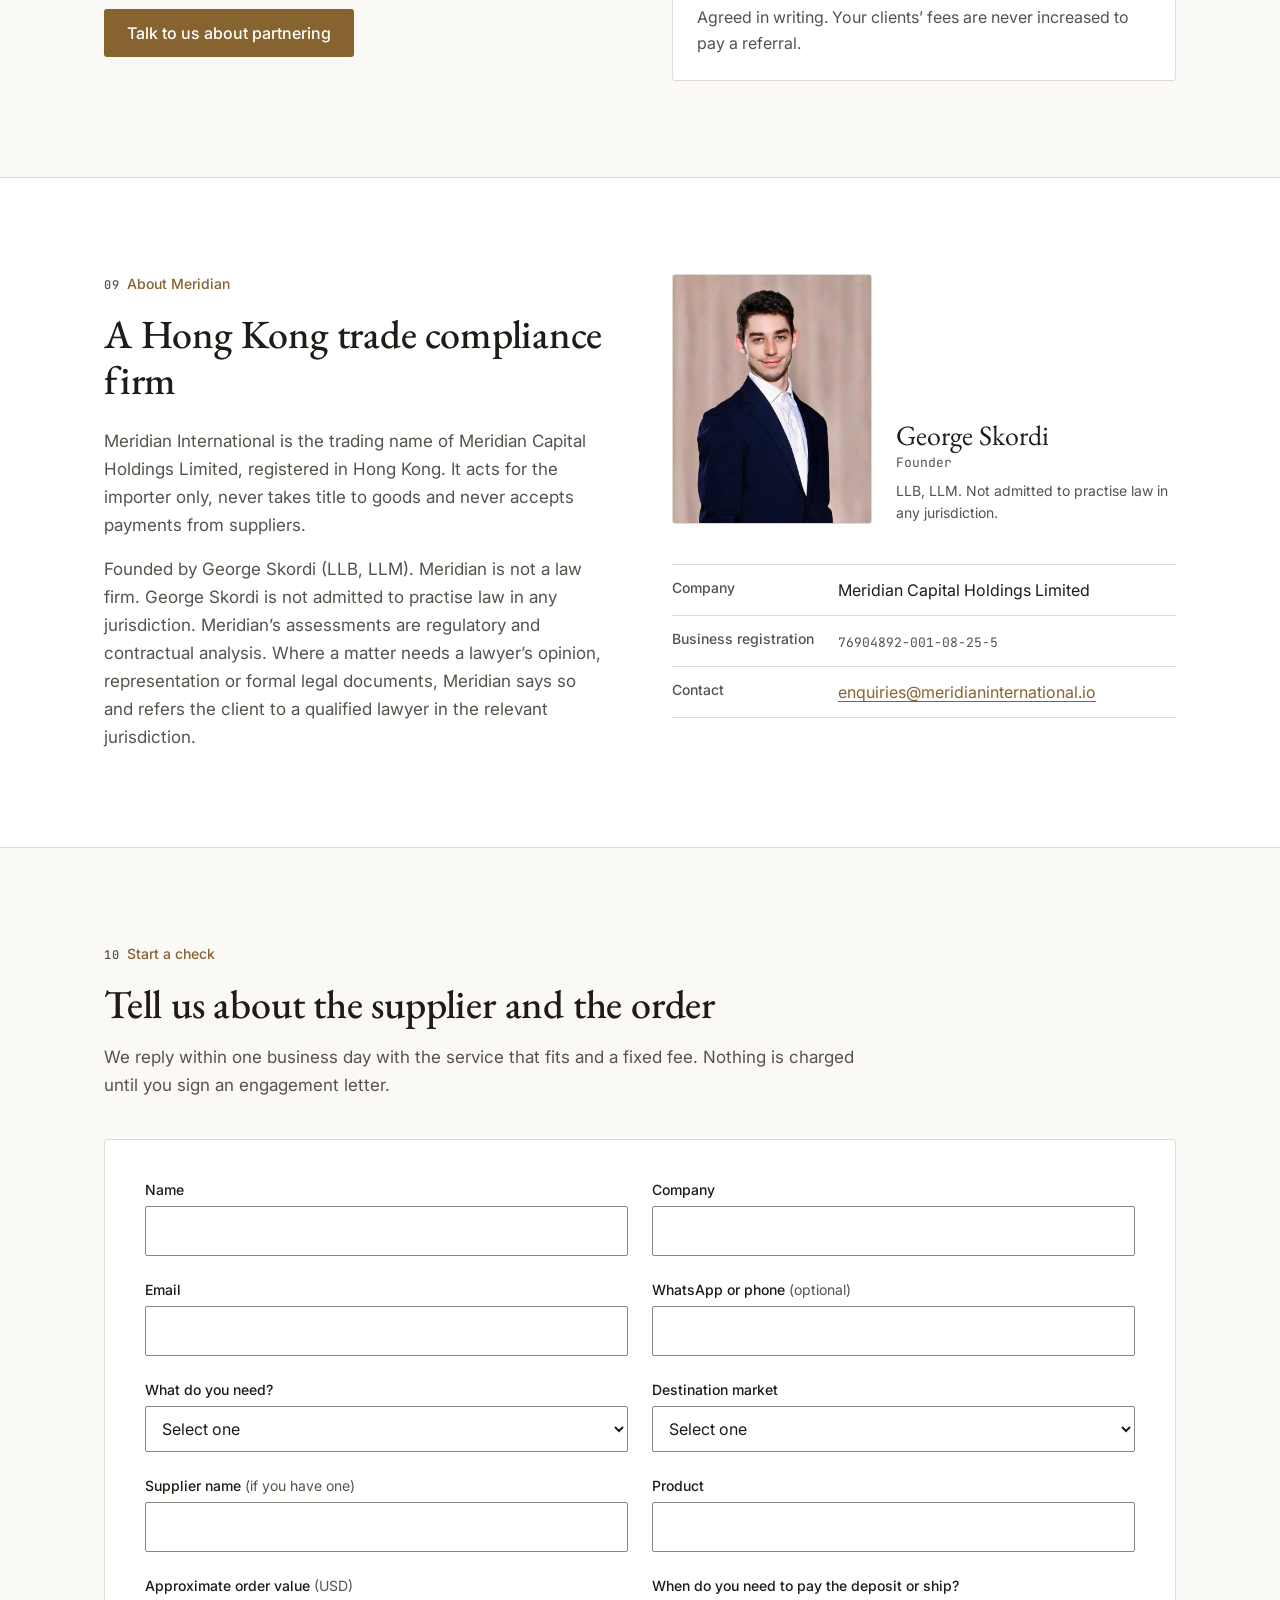
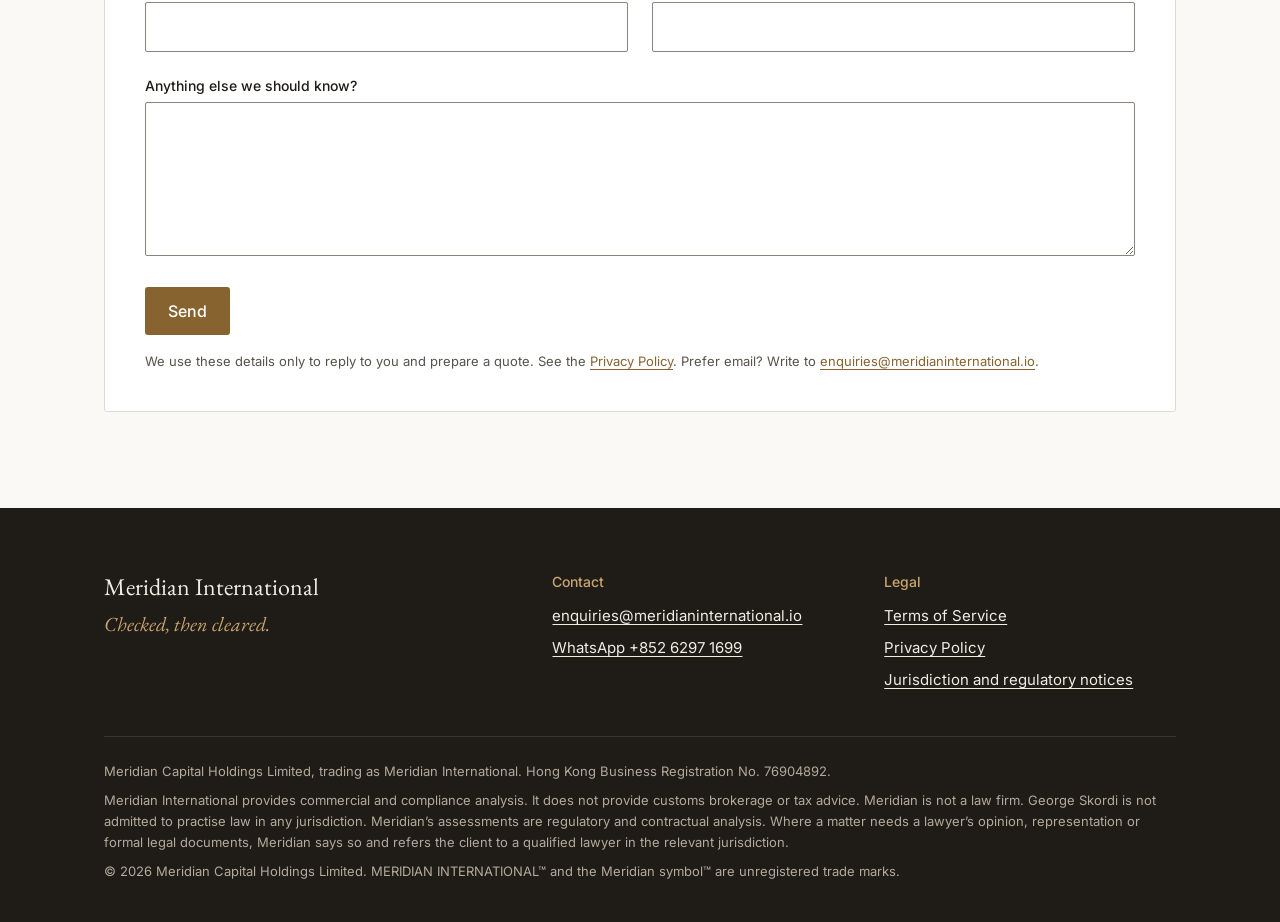
==== commit 9b0fd9b5: "South Africa rate card: about 25% below the previous list, UK and EU quoted on request Co-Authored-B" ====
--- a/index.html
+++ b/index.html
@@ -22,17 +22,17 @@
     /* Canonical fee list. The only place fee amounts are set. Every price shown
        on the page reads from here, so a price change is a one-line edit. */
     window.MERIDIAN_FEES = {
-      'supplier-check':                   'USD 199',
-      'import-compliance-assessment':     'USD 350',
-      'pre-order-check':                  'USD 450',
-      'transaction-file':                 'USD 1,450',
-      'held-goods-assessment':            'USD 750',
-      'supply-contract-risk-assessment':  'USD 400',
-      'enhanced-supplier-due-diligence':  'USD 450 plus the independent factory audit fee at cost',
-      'inspection-coordination':          'USD 275 plus the inspection fee at cost',
-      'negotiation-advisory':             'USD 450 per negotiation',
-      'prc-specialist-coordination':      'USD 350 plus the PRC-qualified lawyer’s fee at cost',
-      'repeat-order-file':                'USD 450',
+      'supplier-check':                   'USD 149',
+      'import-compliance-assessment':     'USD 265',
+      'pre-order-check':                  'USD 340',
+      'transaction-file':                 'USD 1,090',
+      'held-goods-assessment':            'USD 560',
+      'supply-contract-risk-assessment':  'USD 300',
+      'enhanced-supplier-due-diligence':  'USD 340 plus the independent factory audit fee at cost',
+      'inspection-coordination':          'USD 210 plus the inspection fee at cost',
+      'negotiation-advisory':             'USD 340 per negotiation',
+      'prc-specialist-coordination':      'USD 265 plus the PRC-qualified lawyer’s fee at cost',
+      'repeat-order-file':                'USD 340',
       'regulatory-change-monitoring':     'Included with every Transaction File',
       'first-call':                       'Free, 20 minutes'
         };
@@ -204,7 +204,7 @@
             <article class="tier tier-featured">
               <p class="tier-tag">The usual starting point</p>
               <h3>Pre-Order Check</h3>
-              <p class="tier-price"><span data-fee="pre-order-check">USD 450</span></p>
+              <p class="tier-price"><span data-fee="pre-order-check">USD 340</span></p>
               <p class="service-time">5 working days</p>
               <p class="tier-when">The Supplier Check and Import Compliance Assessment on one order, cross-checked, ending in a written go or no-go.</p>
               <ul>
@@ -218,7 +218,7 @@
             <article class="tier">
               <p class="tier-tag">For a named supplier</p>
               <h3>Supplier Check</h3>
-              <p class="tier-price"><span data-fee="supplier-check">USD 199</span></p>
+              <p class="tier-price"><span data-fee="supplier-check">USD 149</span></p>
               <p class="service-time">3 working days</p>
               <p class="tier-when">A written go or no-go on a named supplier.</p>
               <ul>
@@ -233,13 +233,13 @@
               <h3>Import Compliance Assessment</h3>
               <p class="service-time">5 working days</p>
               <p>What the product must meet to enter the market. For South Africa: the NRCS specification (for example VC 8055), the Letter of Authority, ICASA approval, and the test reports and markings required. For wireless devices, also where data is sent and which transfer rules apply. For the UK and EU: UKCA or CE marking. You receive a written assessment and a document request for the supplier.</p>
-              <p class="service-fee"><span data-fee="import-compliance-assessment">USD 350</span></p>
+              <p class="service-fee"><span data-fee="import-compliance-assessment">USD 265</span></p>
               <a class="service-cta" href="#start" data-tier="Import Compliance Assessment">Enquire</a>
             </article>
             <article class="tier">
               <p class="tier-tag">For orders of USD 30,000 FOB and above</p>
               <h3>Transaction File</h3>
-              <p class="tier-price"><span data-fee="transaction-file">USD 1,450</span></p>
+              <p class="tier-price"><span data-fee="transaction-file">USD 1,090</span></p>
               <p class="service-time">10 working days, then documents checked within 3 working days of receipt</p>
               <p class="tier-when">A Pre-Order Check, a contract assessment and a reconciliation of the shipping documents before shipment.</p>
               <ul>
@@ -254,7 +254,7 @@
               <h3>Held Goods and Non-Conformance Assessment</h3>
               <p class="service-time">3 working days</p>
               <p>For goods held at the border, under an NRCS directive, or not as ordered. We assess what went wrong, what the contract entitles you to and what to ask the supplier, and name who else you need. We do not clear goods, apply for Letters of Authority or send demands for you. You receive a written position and recommended actions.</p>
-              <p class="service-fee"><span data-fee="held-goods-assessment">USD 750</span></p>
+              <p class="service-fee"><span data-fee="held-goods-assessment">USD 560</span></p>
               <a class="service-cta" href="#start" data-tier="Held Goods and Non-Conformance Assessment">Enquire</a>
             </article>
           </div>
@@ -269,37 +269,37 @@
             <article class="card service-card">
               <h3>Supply Contract Risk Assessment</h3>
               <p>Payment, quality, inspection and dispute terms in a contract you already hold, with points to raise with the supplier. Also available on its own.</p>
-              <p class="service-fee"><span data-fee="supply-contract-risk-assessment">USD 400</span></p>
+              <p class="service-fee"><span data-fee="supply-contract-risk-assessment">USD 300</span></p>
               <a class="service-cta" href="#start" data-tier="Supply Contract Risk Assessment">Enquire</a>
             </article>
             <article class="card service-card">
               <h3>Enhanced Supplier Due Diligence</h3>
               <p>The Supplier Check plus sanctions screening, financial standing and an independent factory audit.</p>
-              <p class="service-fee"><span data-fee="enhanced-supplier-due-diligence">USD 450 plus the independent factory audit fee at cost</span></p>
+              <p class="service-fee"><span data-fee="enhanced-supplier-due-diligence">USD 340 plus the independent factory audit fee at cost</span></p>
               <a class="service-cta" href="#start" data-tier="Enhanced Supplier Due Diligence">Enquire</a>
             </article>
             <article class="card service-card">
               <h3>Inspection coordination</h3>
               <p>Independent pre-shipment inspection, instructed by Meridian on your behalf.</p>
-              <p class="service-fee"><span data-fee="inspection-coordination">USD 275 plus the inspection fee at cost</span></p>
+              <p class="service-fee"><span data-fee="inspection-coordination">USD 210 plus the inspection fee at cost</span></p>
               <a class="service-cta" href="#start" data-tier="Inspection coordination">Enquire</a>
             </article>
             <article class="card service-card">
               <h3>Negotiation Advisory</h3>
               <p>Preparation and support for one supplier negotiation. Meridian never signs or binds you to an agreement.</p>
-              <p class="service-fee"><span data-fee="negotiation-advisory">USD 450 per negotiation</span></p>
+              <p class="service-fee"><span data-fee="negotiation-advisory">USD 340 per negotiation</span></p>
               <a class="service-cta" href="#start" data-tier="Negotiation Advisory">Enquire</a>
             </article>
             <article class="card service-card">
               <h3>PRC Specialist Coordination</h3>
               <p>Where a question turns on Chinese law, Meridian briefs and manages a PRC-qualified lawyer. Any opinion on Chinese law is the lawyer&rsquo;s.</p>
-              <p class="service-fee"><span data-fee="prc-specialist-coordination">USD 350 plus the PRC-qualified lawyer&rsquo;s fee at cost</span></p>
+              <p class="service-fee"><span data-fee="prc-specialist-coordination">USD 265 plus the PRC-qualified lawyer&rsquo;s fee at cost</span></p>
               <a class="service-cta" href="#start" data-tier="PRC Specialist Coordination">Enquire</a>
             </article>
             <article class="card service-card">
               <h3>Repeat Order File</h3>
               <p>A further order with a supplier we have already checked, with rules and terms refreshed.</p>
-              <p class="service-fee"><span data-fee="repeat-order-file">USD 450</span></p>
+              <p class="service-fee"><span data-fee="repeat-order-file">USD 340</span></p>
               <a class="service-cta" href="#start" data-tier="Repeat Order File">Enquire</a>
             </article>
             <article class="card service-card">
@@ -320,7 +320,7 @@
         <div class="section-head">
           <p class="eyebrow"><span class="idx">06</span>Fees</p>
           <h2 id="fees-title">Fees</h2>
-          <p>Fixed, in US dollars, stated before work starts.</p>
+          <p>Fixed, in US dollars, stated before work starts. These are South African fees. UK and EU fees are quoted on request.</p>
         </div>
         <p class="fees-disclosure">Meridian is not a law firm. George Skordi is not admitted to practise law in any jurisdiction. Meridian&rsquo;s assessments are regulatory and contractual analysis. Where a matter needs a lawyer&rsquo;s opinion, representation or formal legal documents, Meridian says so and refers the client to a qualified lawyer in the relevant jurisdiction.</p>
 
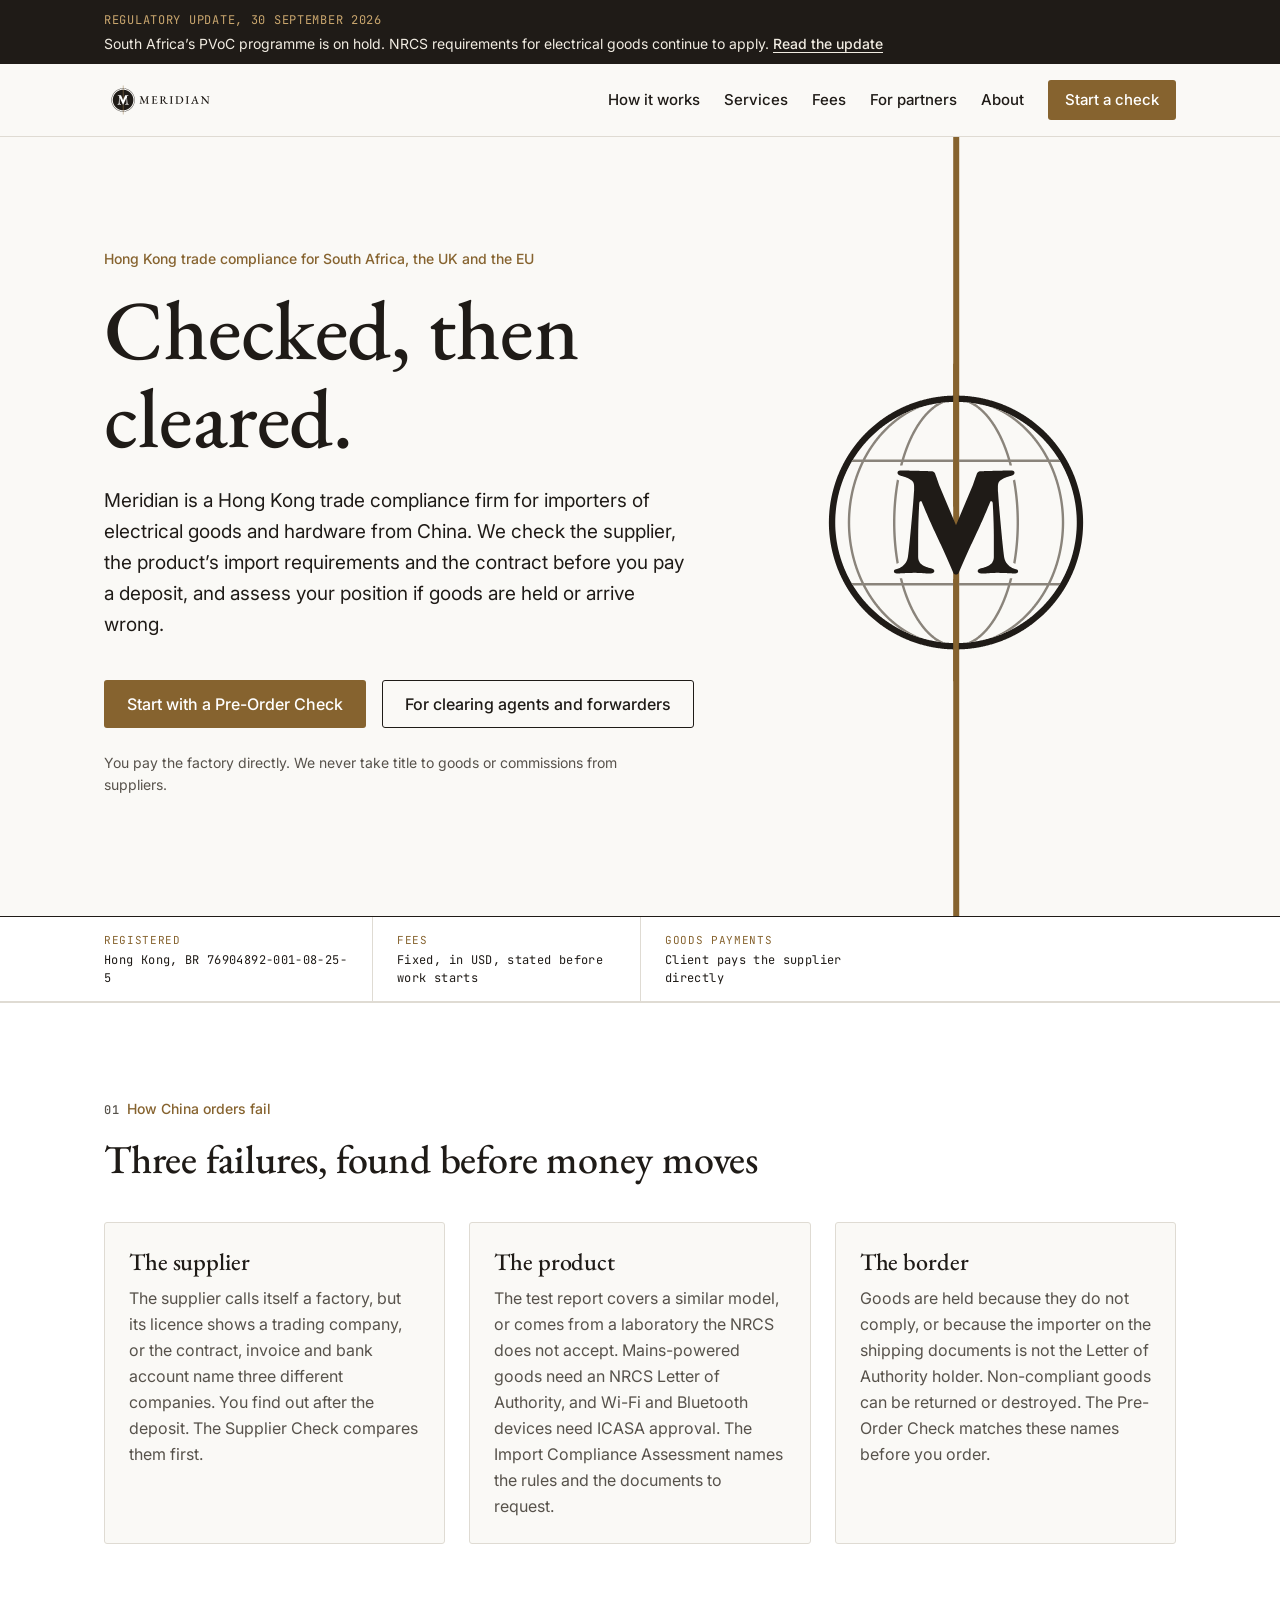
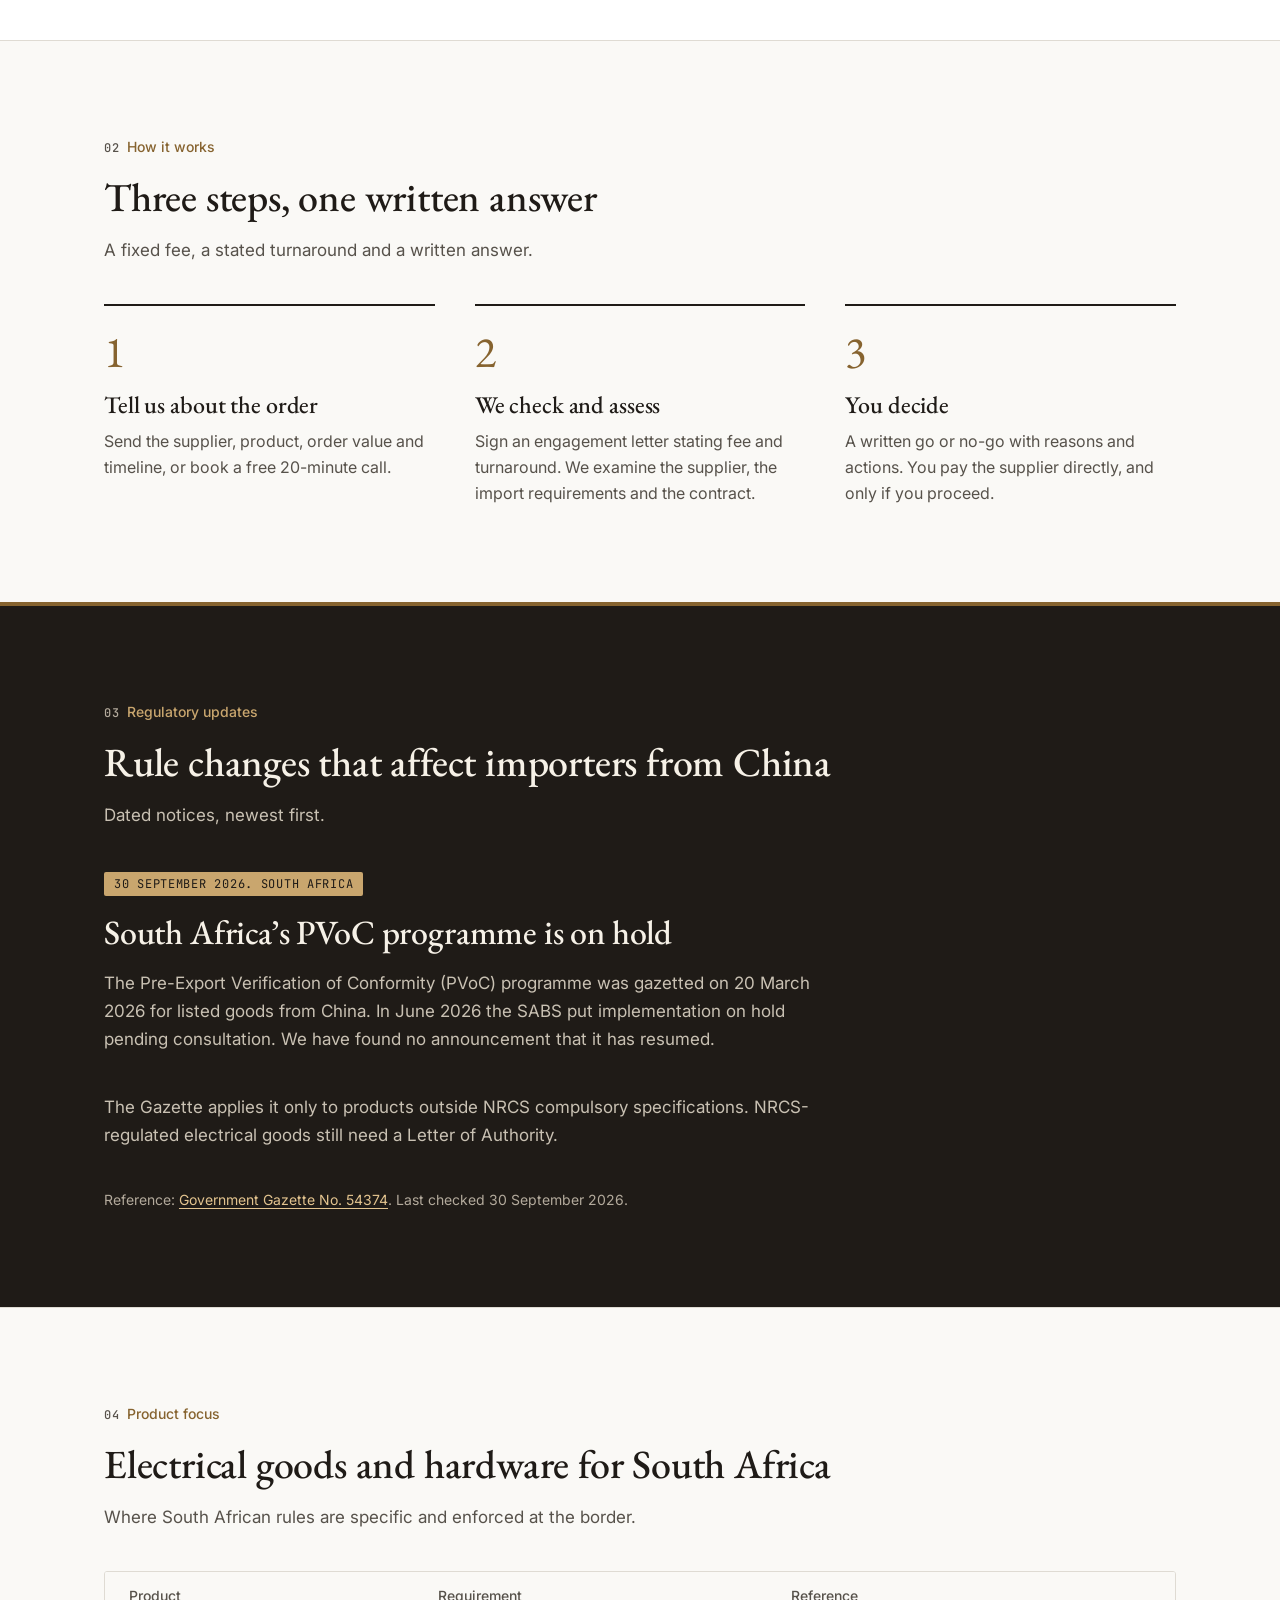
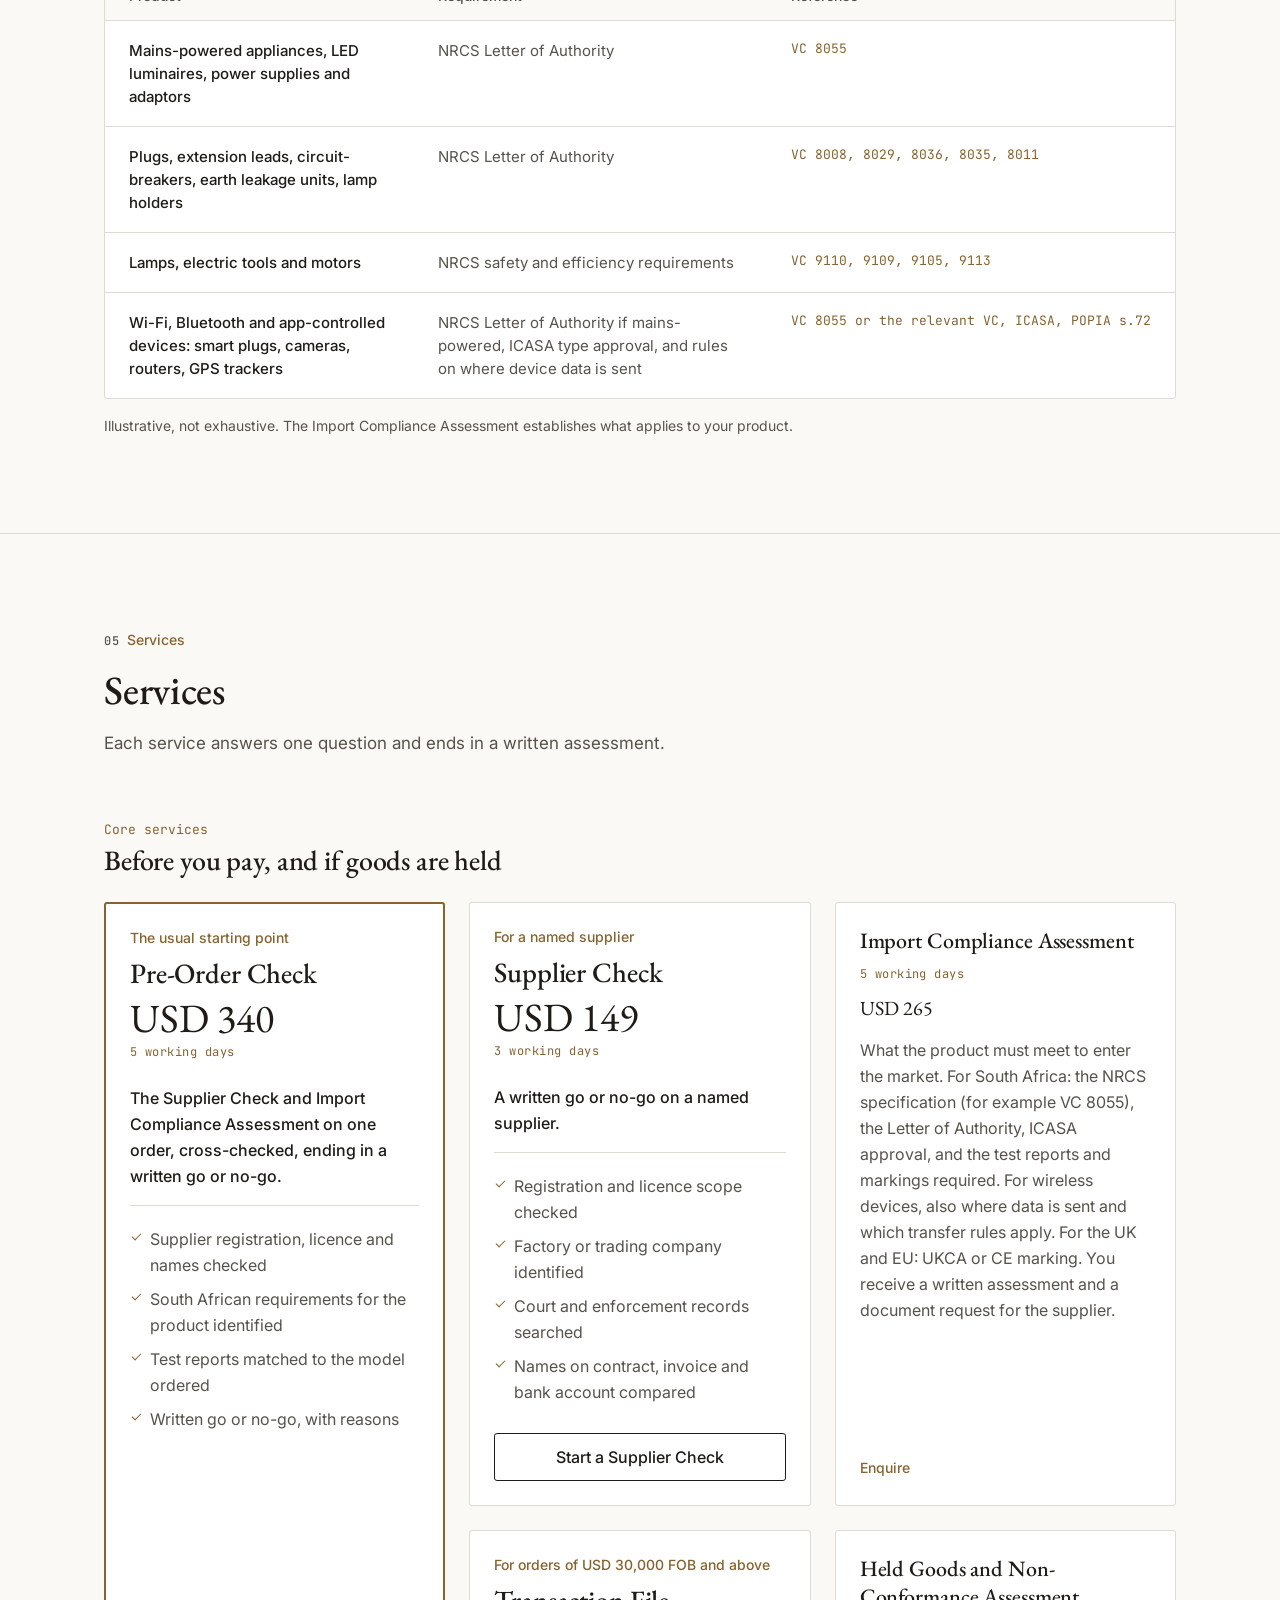
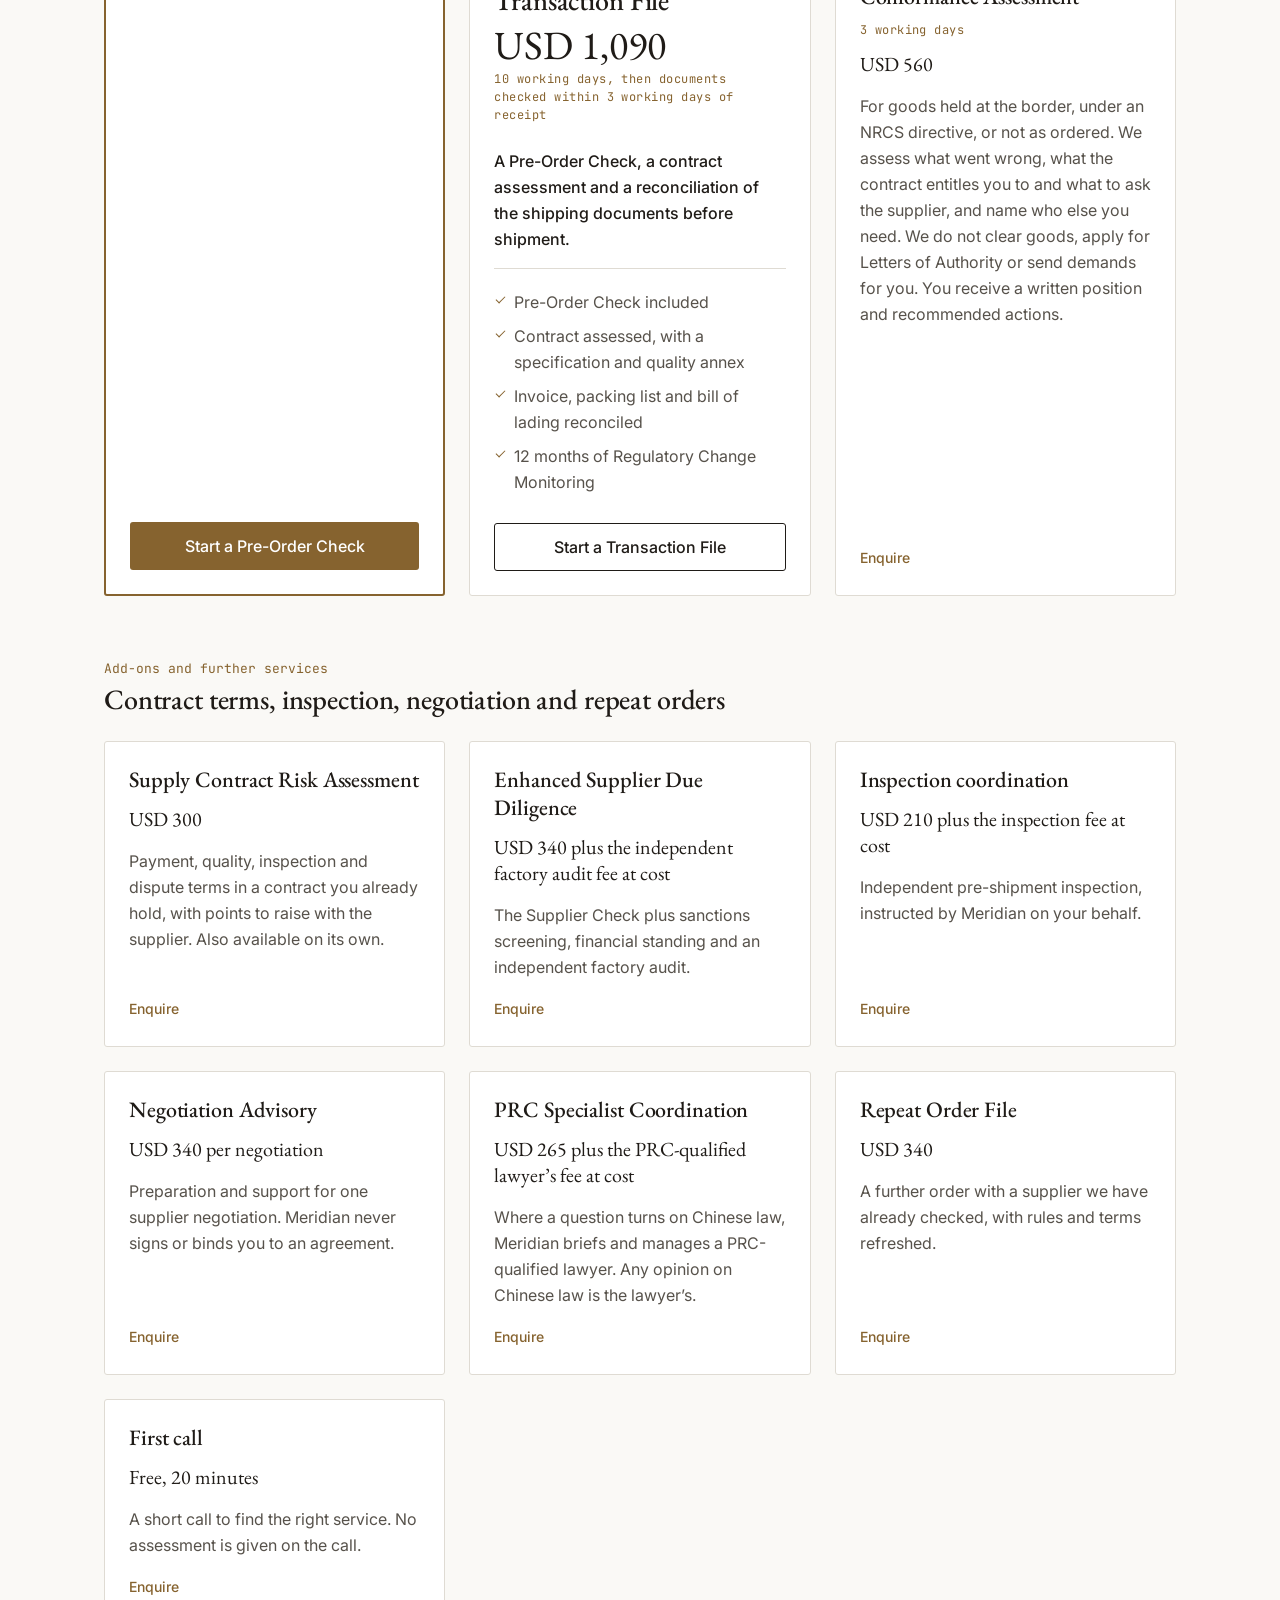
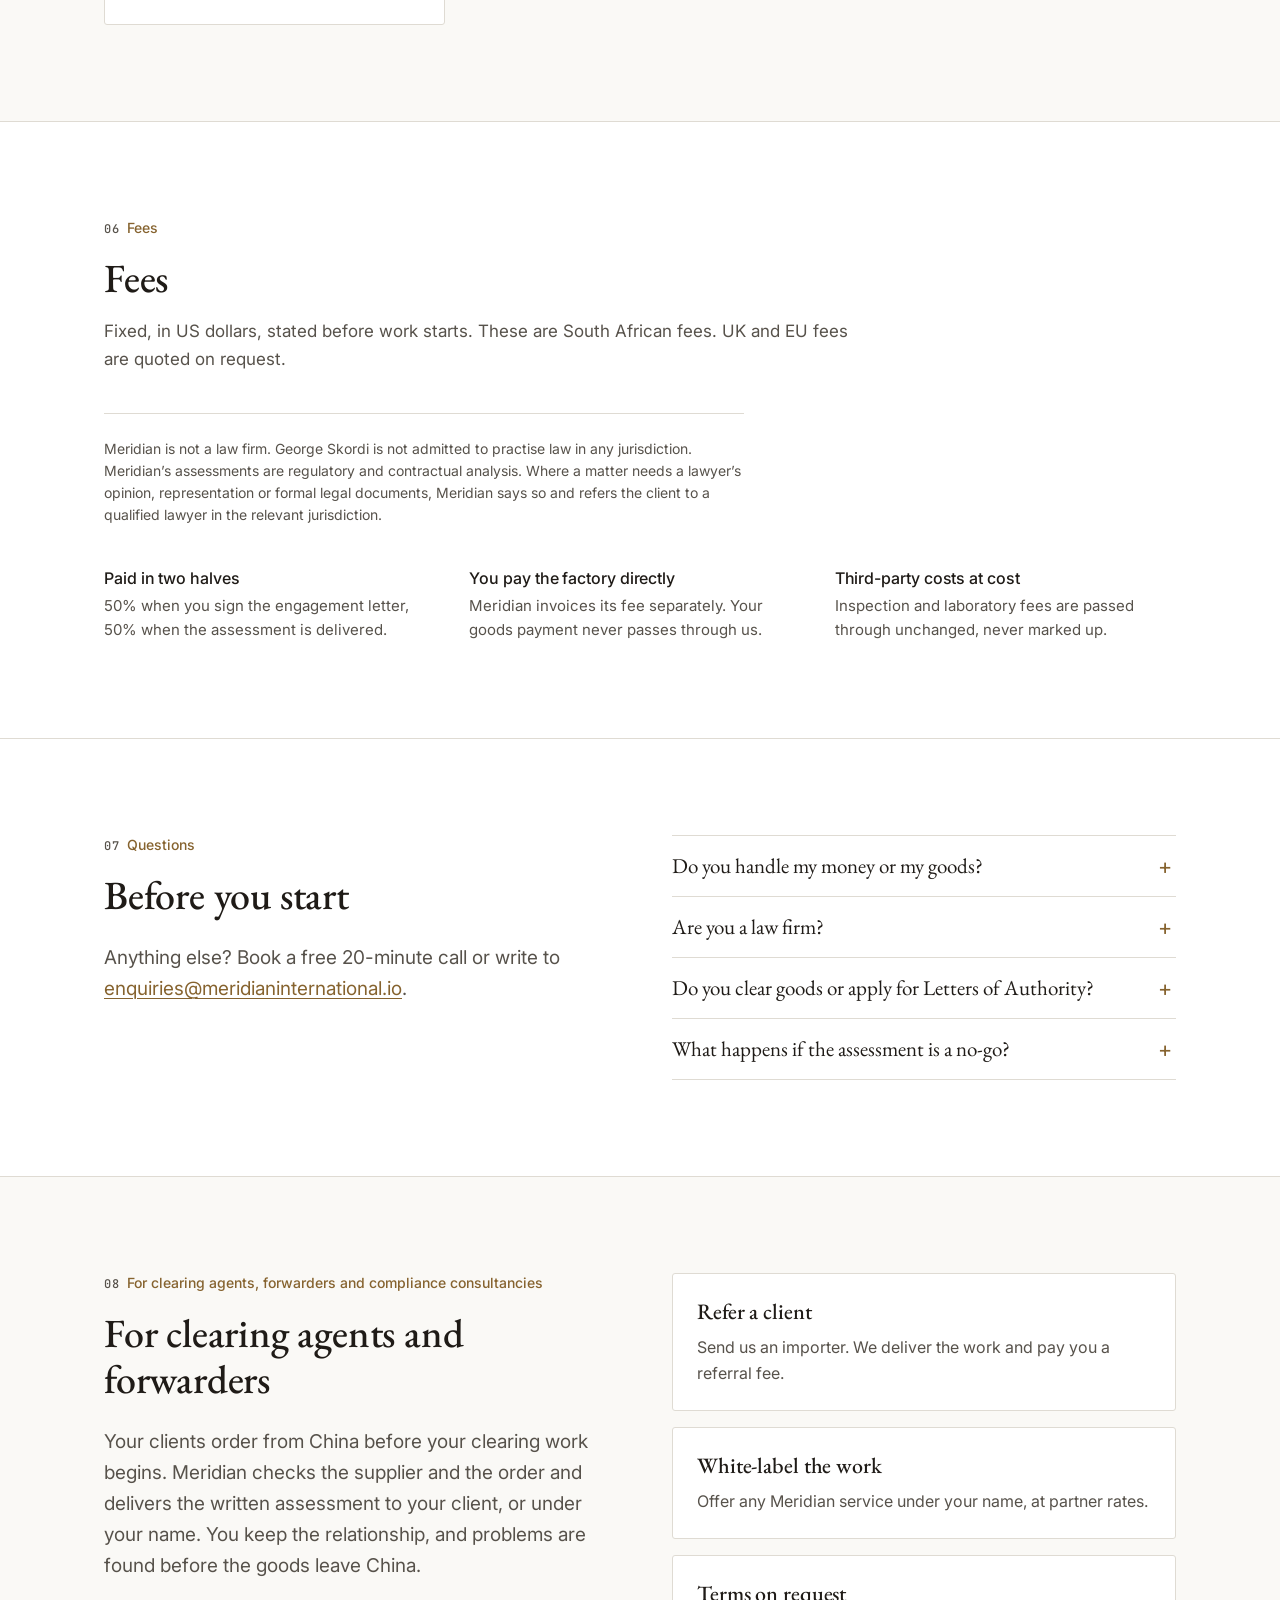
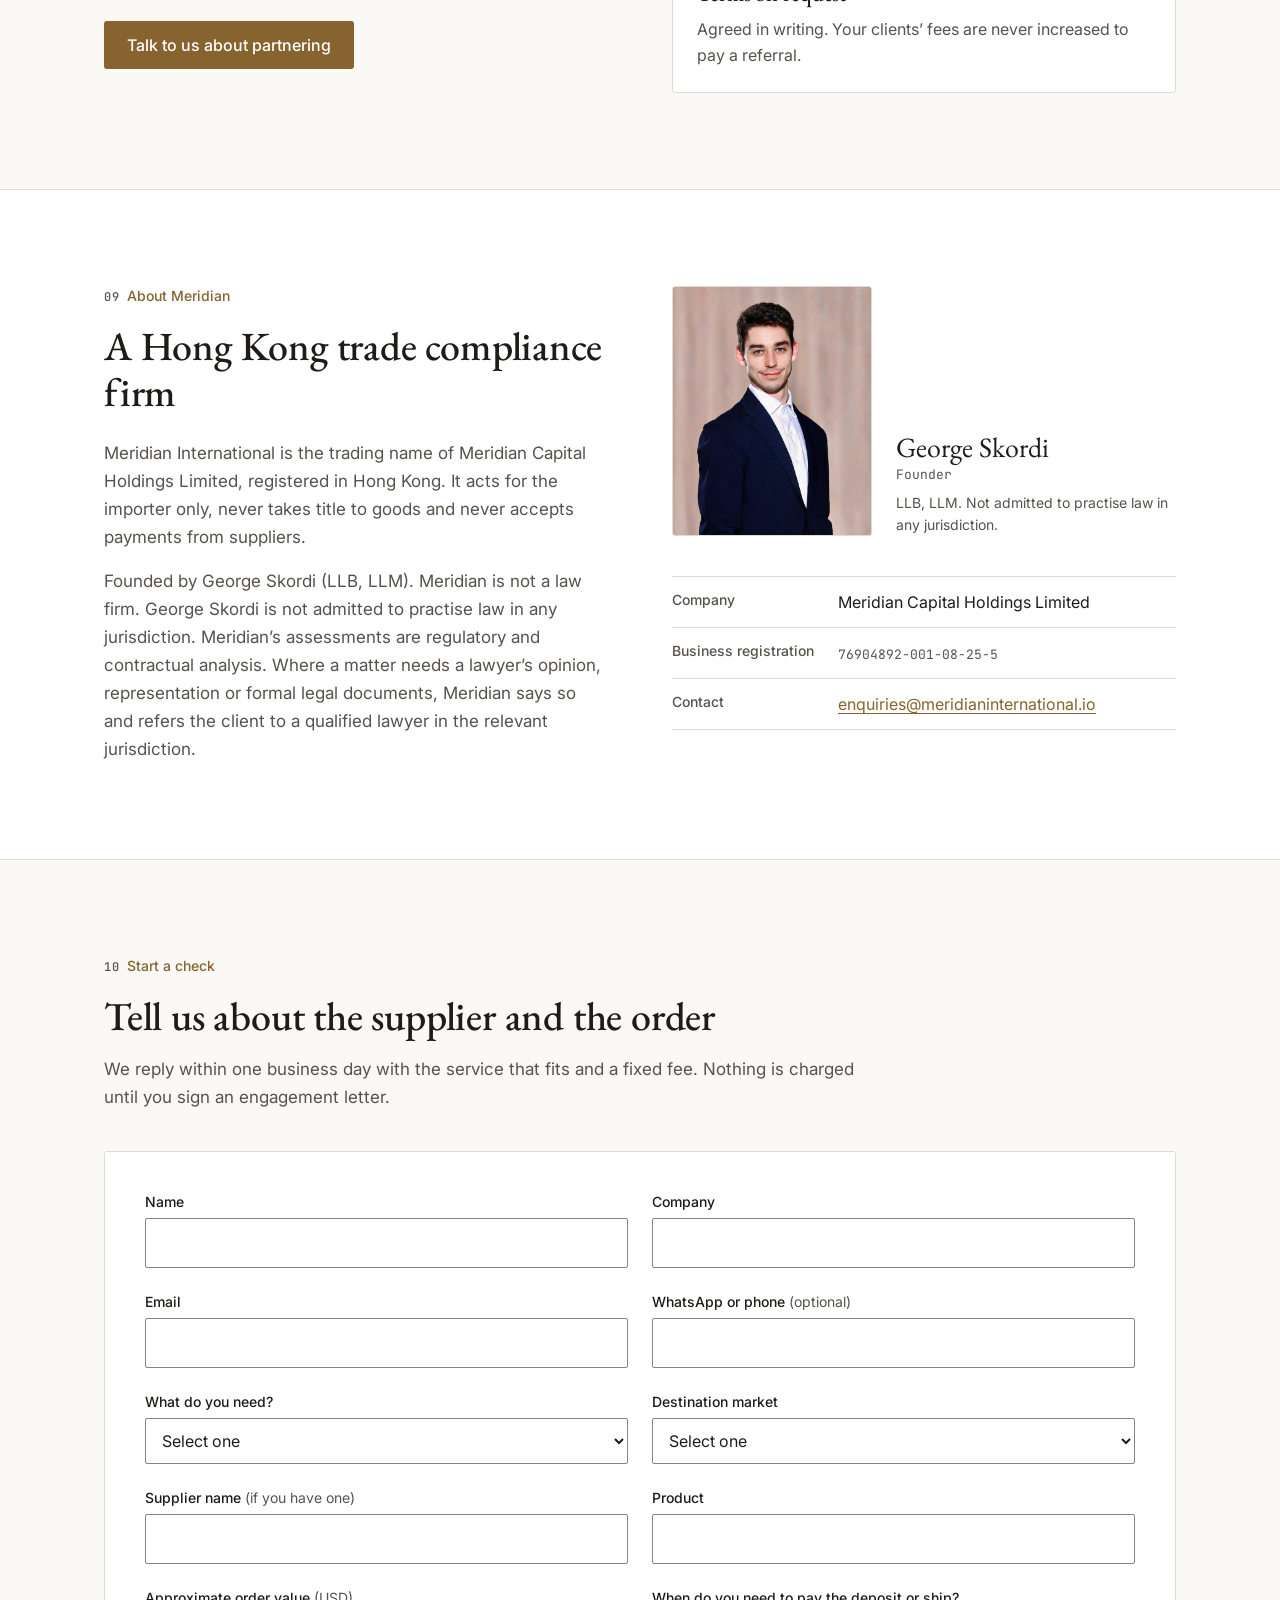
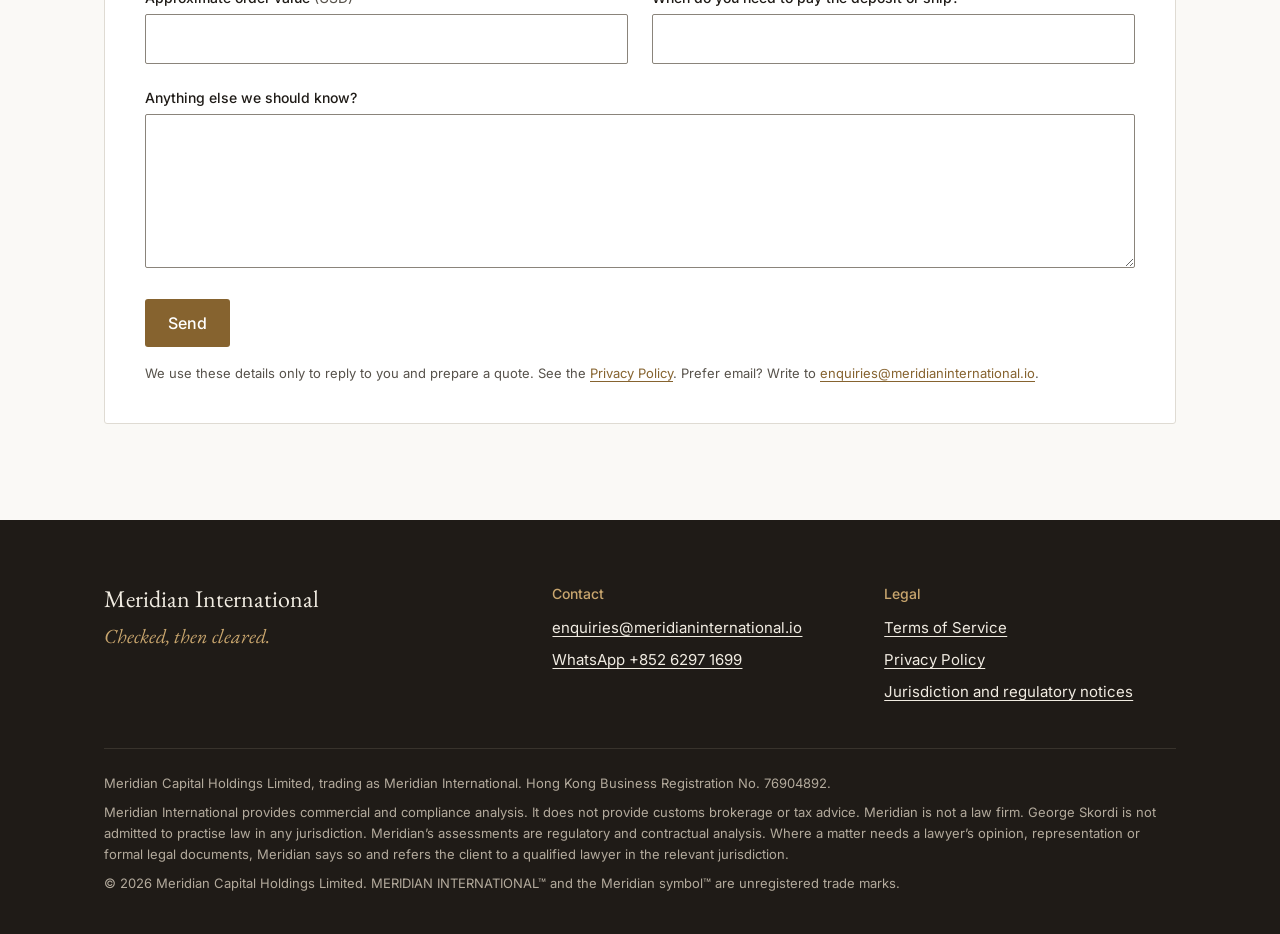
==== commit 0adb33d9: "Fix: restore the three card headings that were replaced by a stray \1 Co-Authored-By: Claude Sonnet " ====
--- a/index.html
+++ b/index.html
@@ -103,13 +103,16 @@
         </div>
         <div class="grid-3">
           <article class="card">
-            \1<p>The supplier calls itself a factory, but its licence shows a trading company, or the contract, invoice and bank account name three different companies. You find out after the deposit. The Supplier Check compares them first.</p>
+            <h3>The supplier</h3>
+            <p>The supplier calls itself a factory, but its licence shows a trading company, or the contract, invoice and bank account name three different companies. You find out after the deposit. The Supplier Check compares them first.</p>
           </article>
           <article class="card">
-            \1<p>The test report covers a similar model, or comes from a laboratory the NRCS does not accept. Mains-powered goods need an NRCS Letter of Authority, and Wi-Fi and Bluetooth devices need ICASA approval. The Import Compliance Assessment names the rules and the documents to request.</p>
+            <h3>The product</h3>
+            <p>The test report covers a similar model, or comes from a laboratory the NRCS does not accept. Mains-powered goods need an NRCS Letter of Authority, and Wi-Fi and Bluetooth devices need ICASA approval. The Import Compliance Assessment names the rules and the documents to request.</p>
           </article>
           <article class="card">
-            \1<p>Goods are held because they do not comply, or because the importer on the shipping documents is not the Letter of Authority holder. Non-compliant goods can be returned or destroyed. The Pre-Order Check matches these names before you order.</p>
+            <h3>The border</h3>
+            <p>Goods are held because they do not comply, or because the importer on the shipping documents is not the Letter of Authority holder. Non-compliant goods can be returned or destroyed. The Pre-Order Check matches these names before you order.</p>
           </article>
         </div>
       </div>
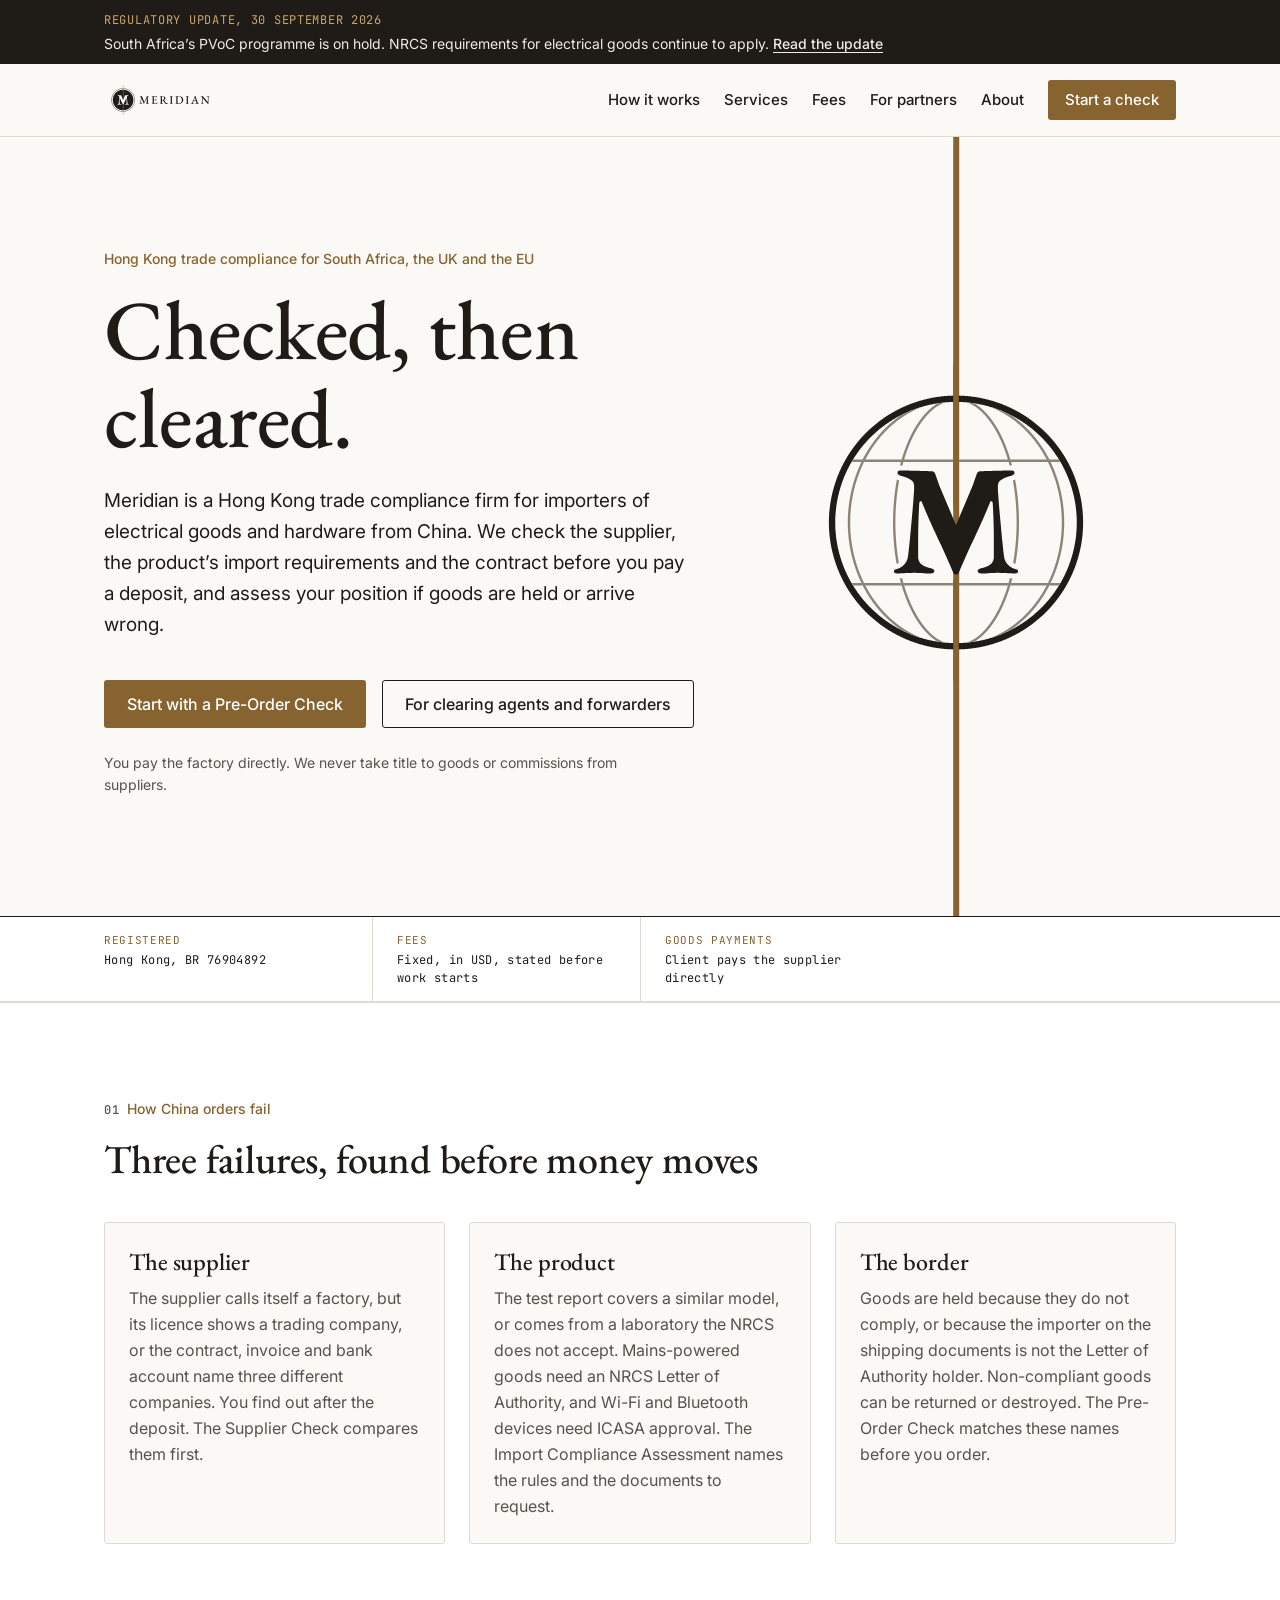
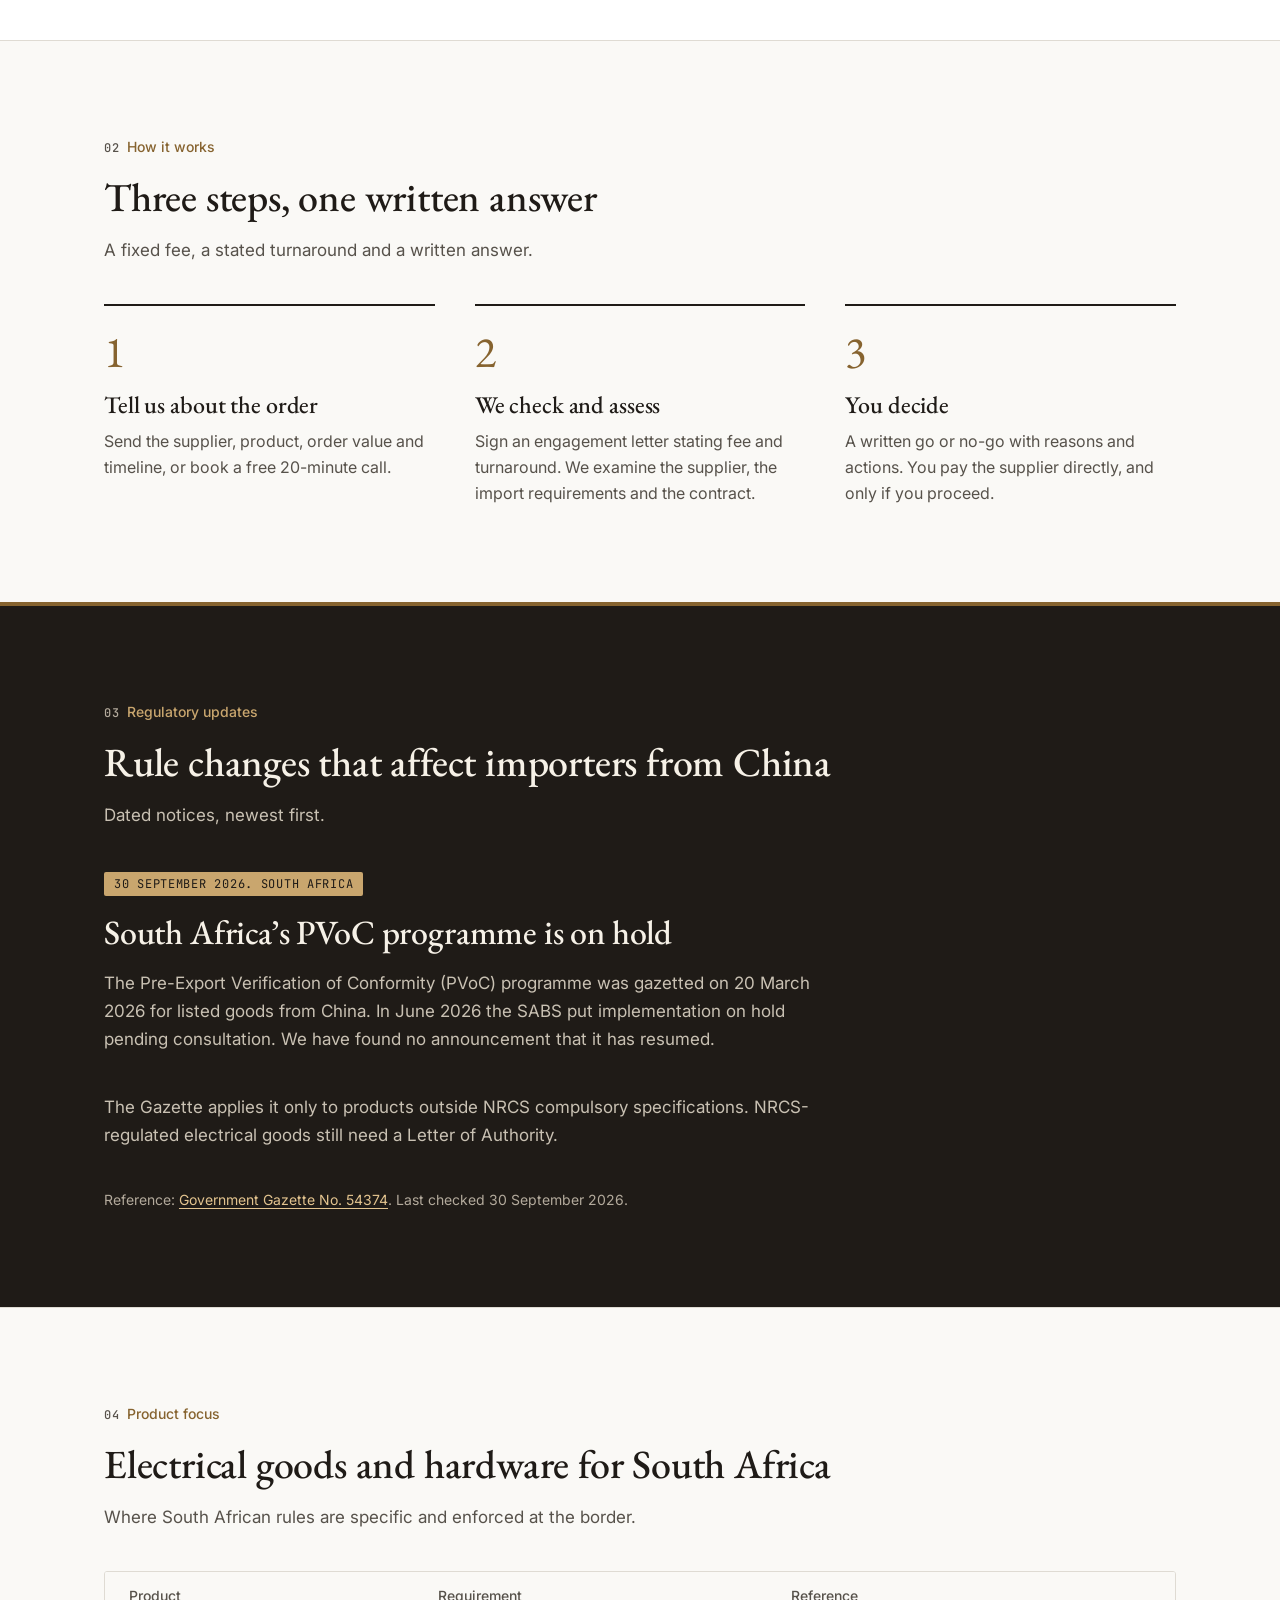
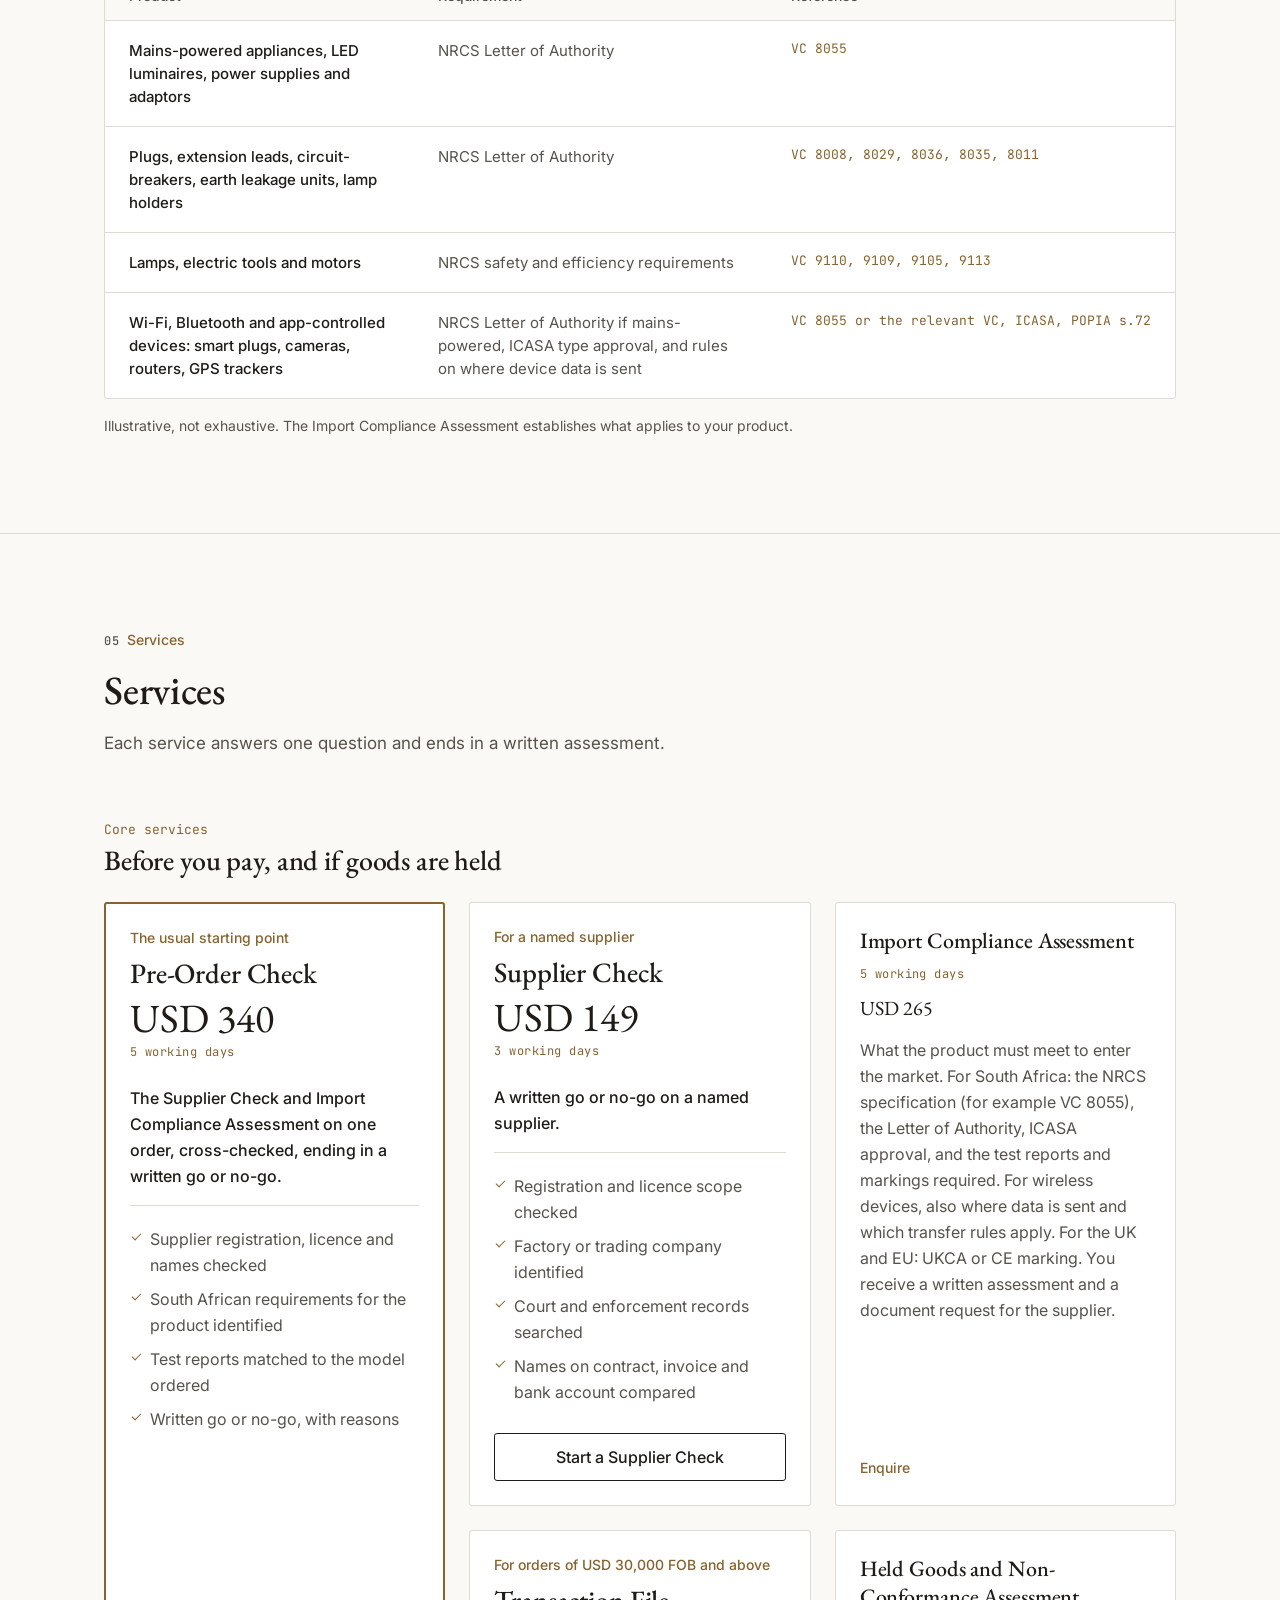
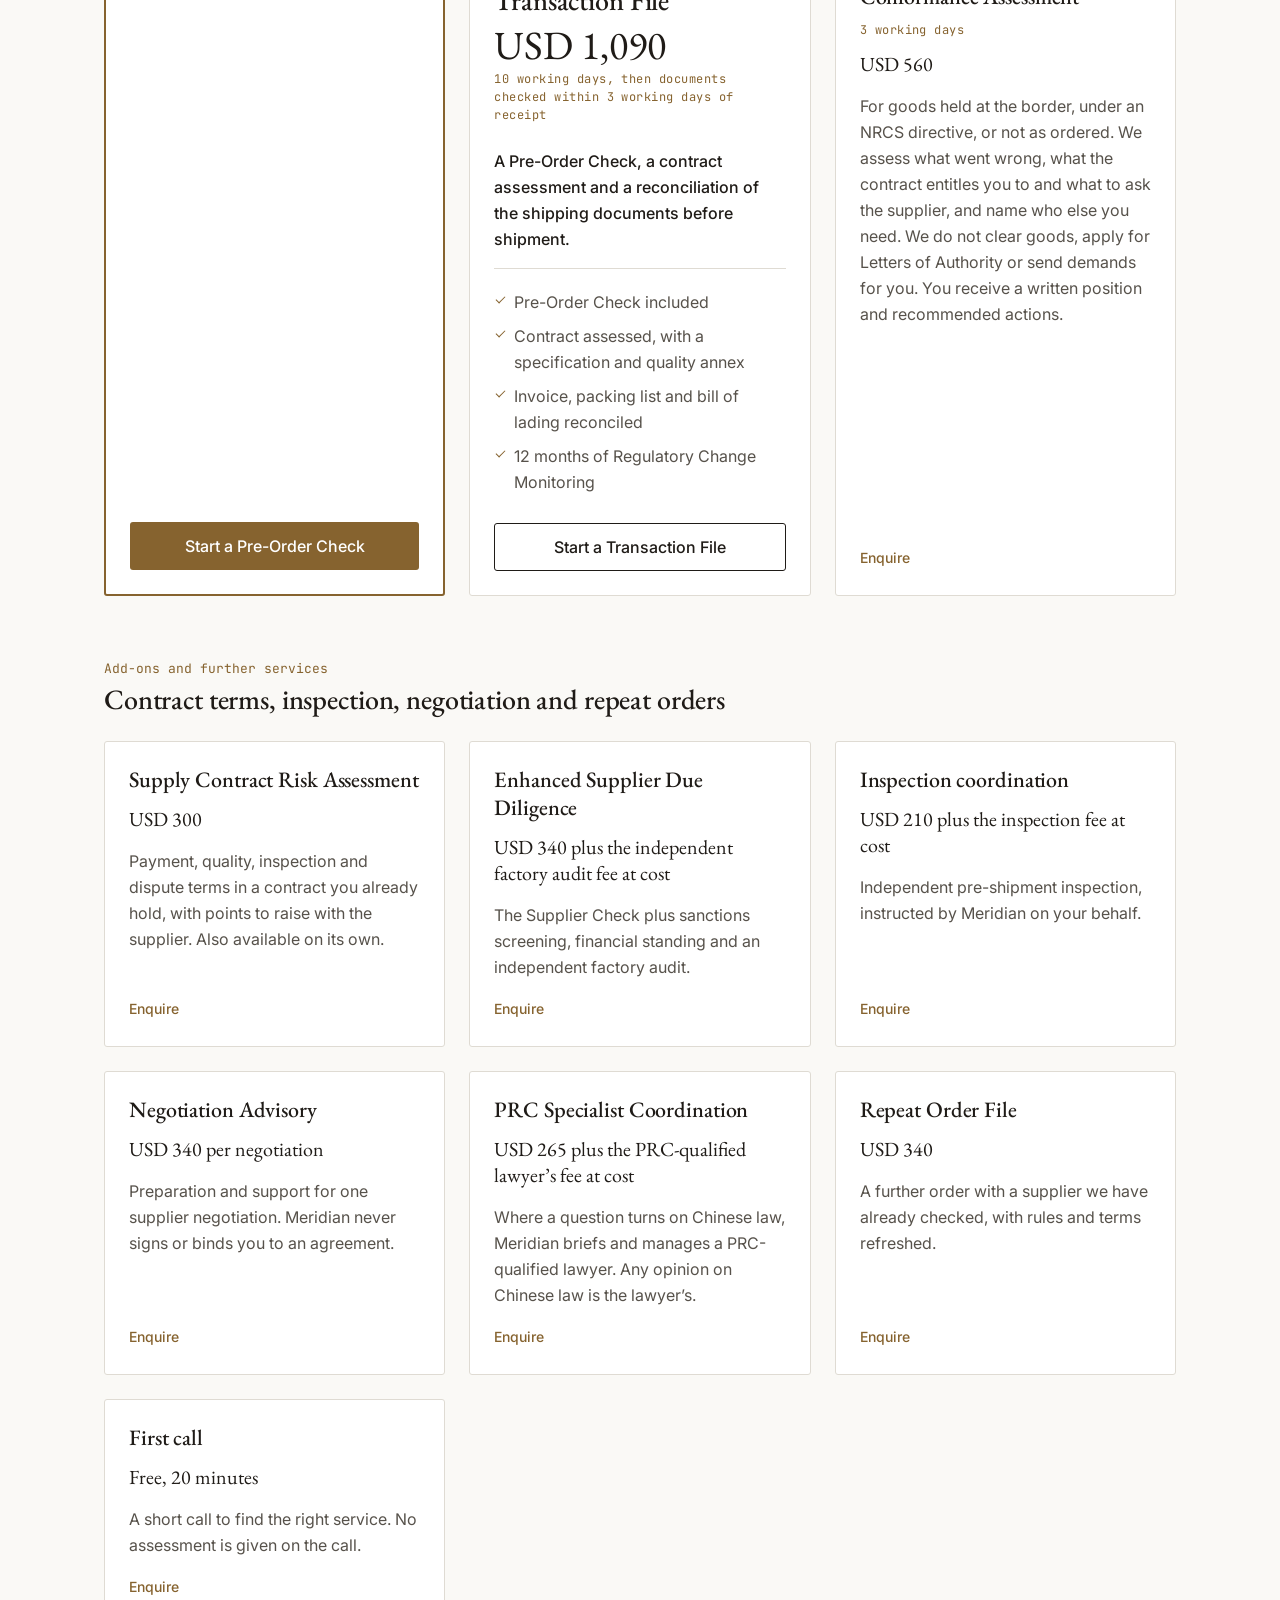
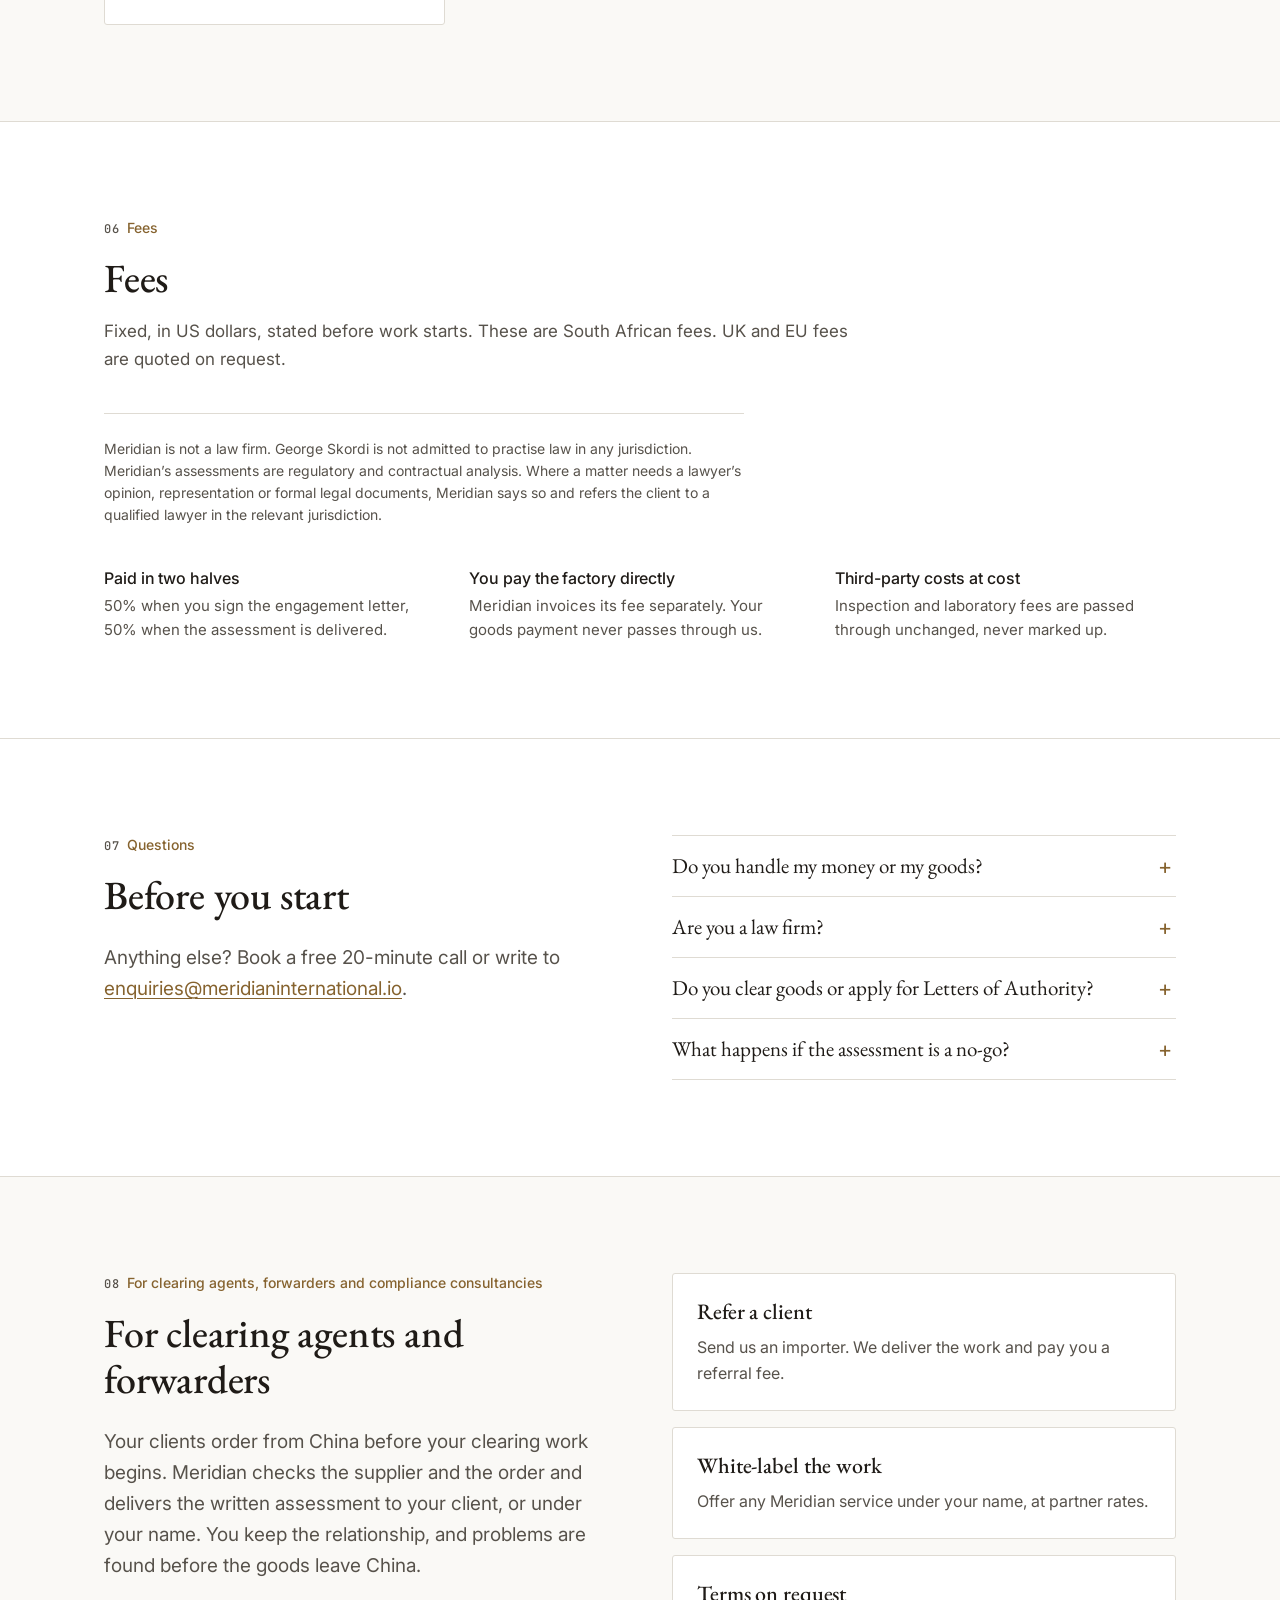
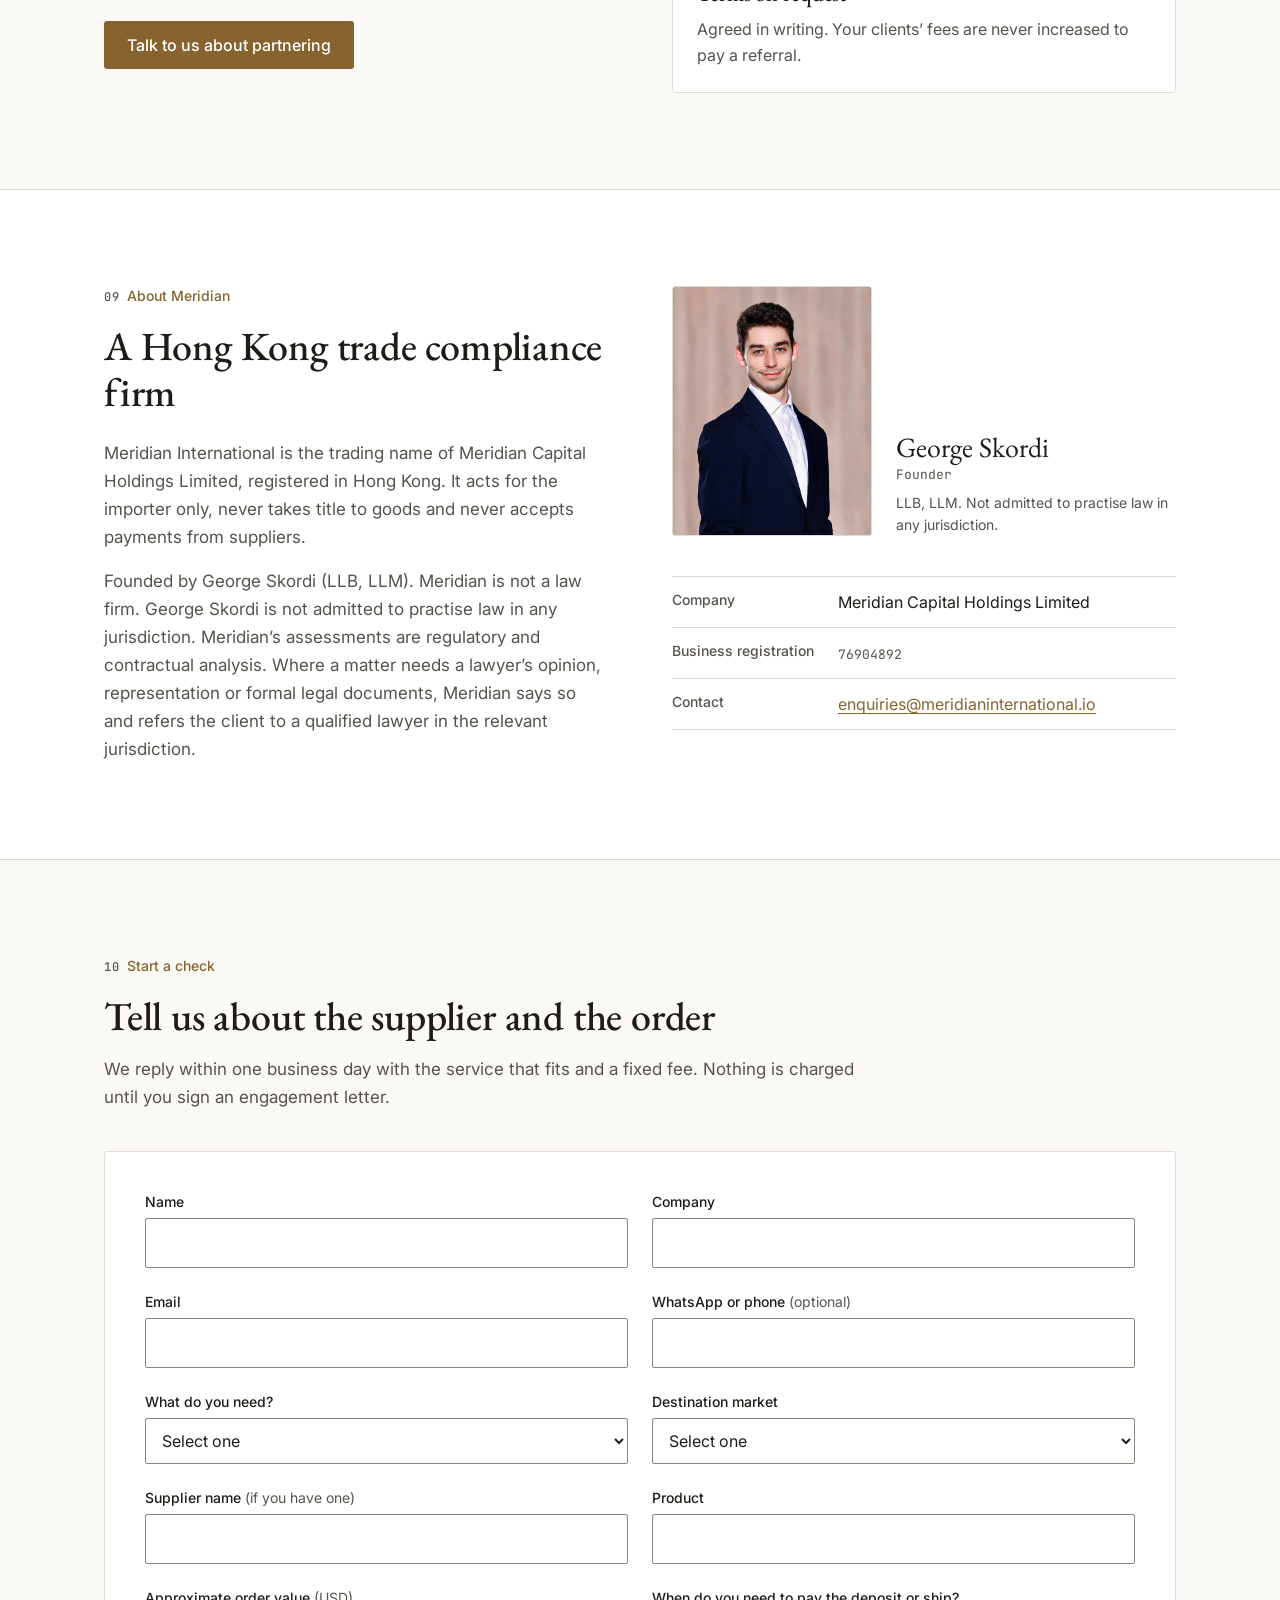
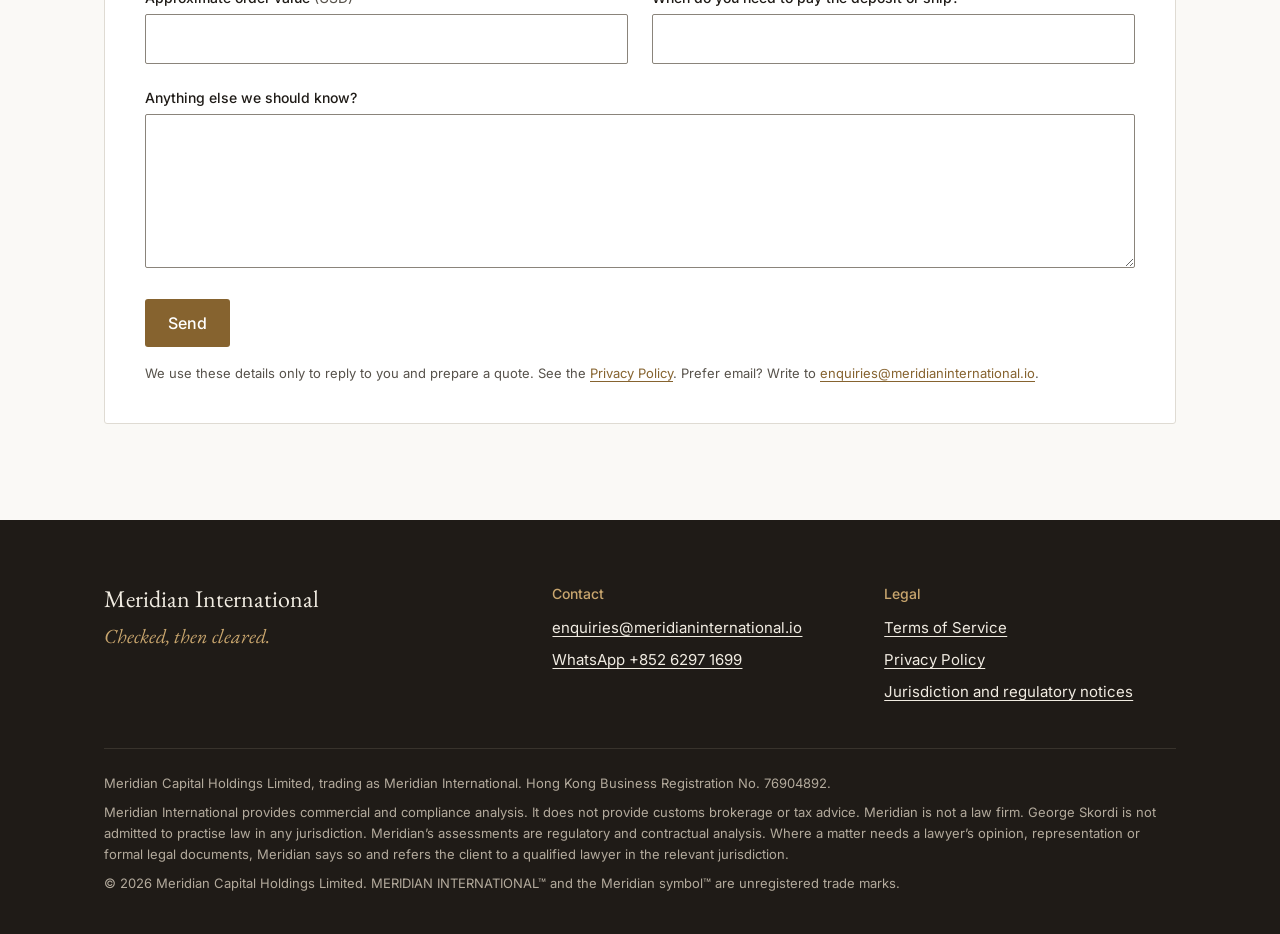
==== commit ad965a67: "Fix unclosed media blocks that left sections unstyled below 1040px; shorten BR number to 76904892 Co" ====
--- a/index.html
+++ b/index.html
@@ -88,7 +88,7 @@
     <!-- Spec strip -->
     <div class="spec-strip">
       <div class="container spec-grid">
-        <div class="spec-cell"><span>Registered</span>Hong Kong, BR 76904892-001-08-25-5</div>
+        <div class="spec-cell"><span>Registered</span>Hong Kong, BR 76904892</div>
         <div class="spec-cell"><span>Fees</span>Fixed, in USD, stated before work starts</div>
         <div class="spec-cell"><span>Goods payments</span>Client pays the supplier directly</div>
       </div>
@@ -421,7 +421,7 @@
           </div>
           <dl class="facts">
           <div><dt>Company</dt><dd>Meridian Capital Holdings Limited</dd></div>
-          <div><dt>Business registration</dt><dd><span class="reference">76904892-001-08-25-5</span></dd></div>
+          <div><dt>Business registration</dt><dd><span class="reference">76904892</span></dd></div>
           <div><dt>Contact</dt><dd><a href="mailto:enquiries@meridianinternational.io">enquiries@meridianinternational.io</a></dd></div>
           </dl>
         </div>
--- a/assets/site.css
+++ b/assets/site.css
@@ -385,7 +385,7 @@
 .eyebrow .idx { font-family: var(--font-mono); font-size: 12px; letter-spacing: .06em; color: var(--ink-muted); margin-right: var(--space-2); }
 
 /* Evidence figures */
-@media (min-width: 640px) { @media (min-width: 1040px) { @media (min-width: 1040px) { 
+
 /* Dark update band: the regulatory update must not blend into the paper sections */
 .section-dark { background: var(--ink); color: #E7E1D5; border-top: 4px solid var(--bronze); }
 .section-dark h2, .section-dark h3 { color: #F6F1E7; }
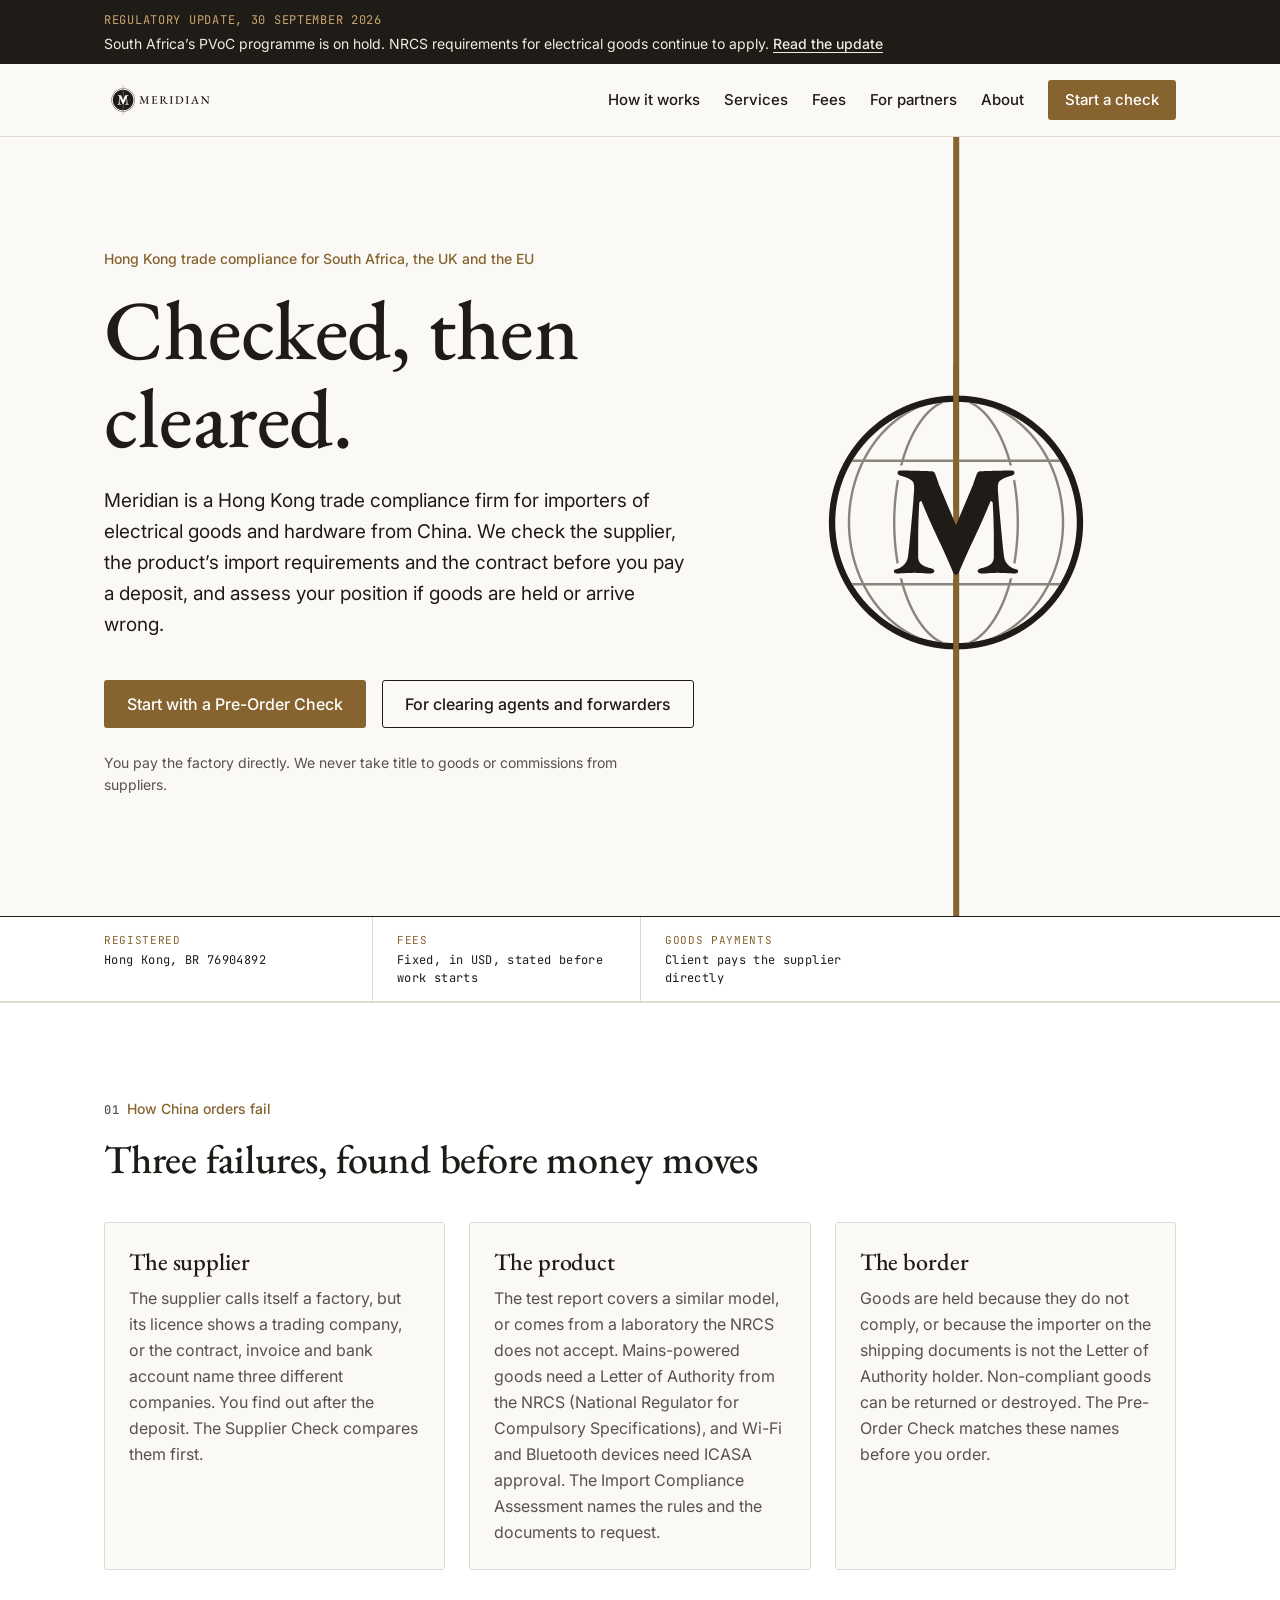
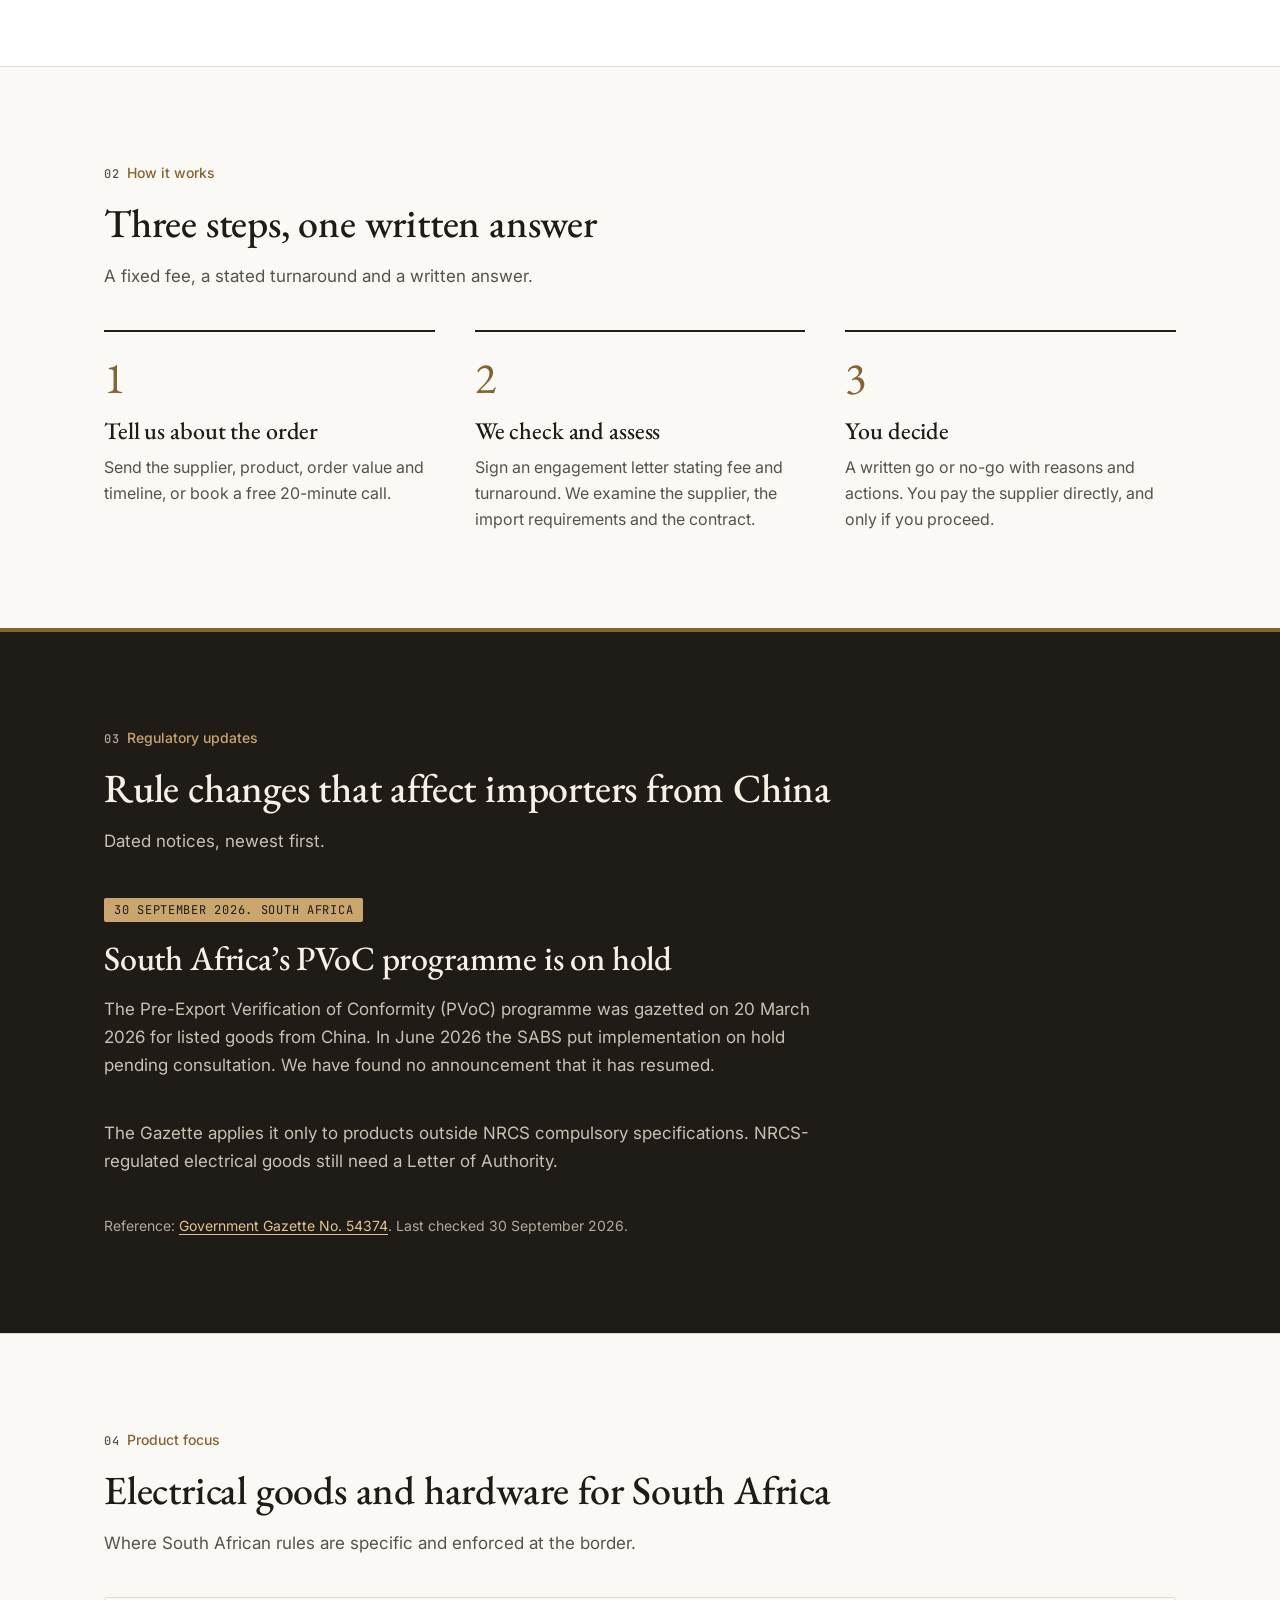
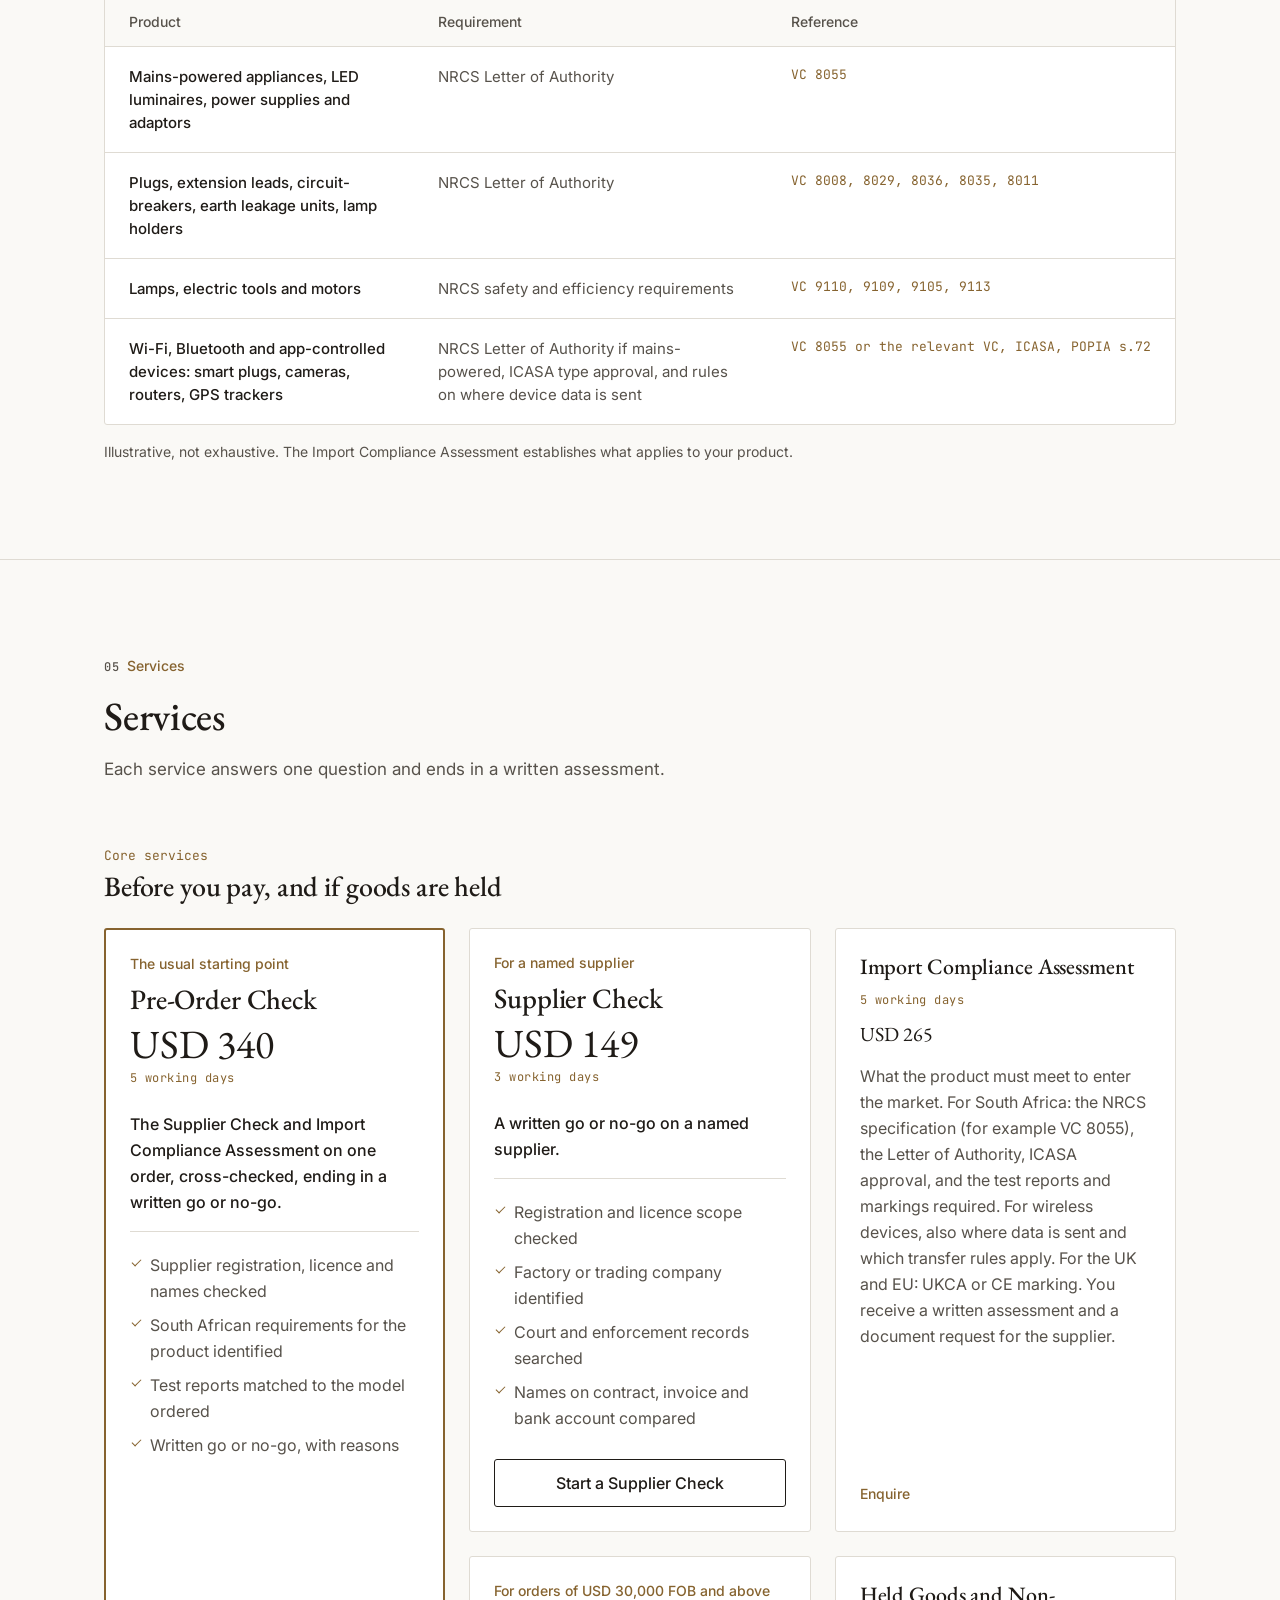
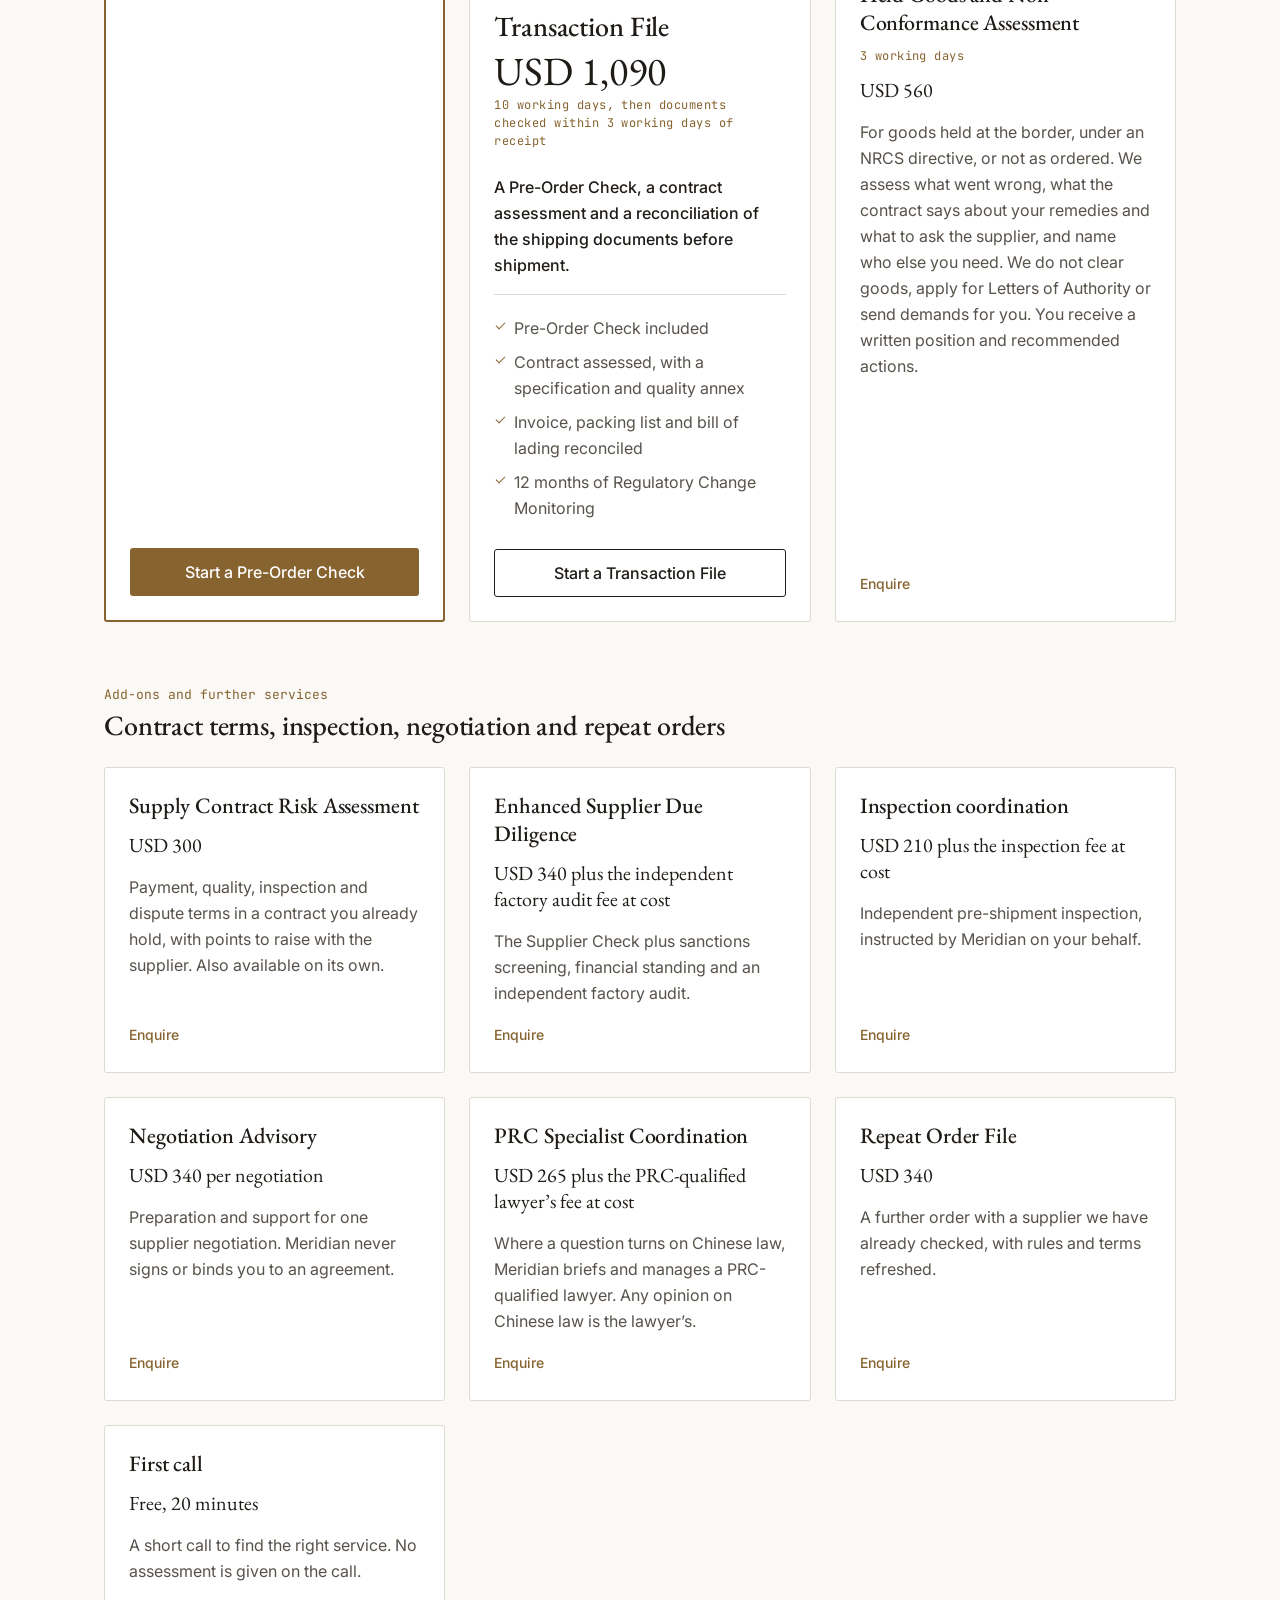
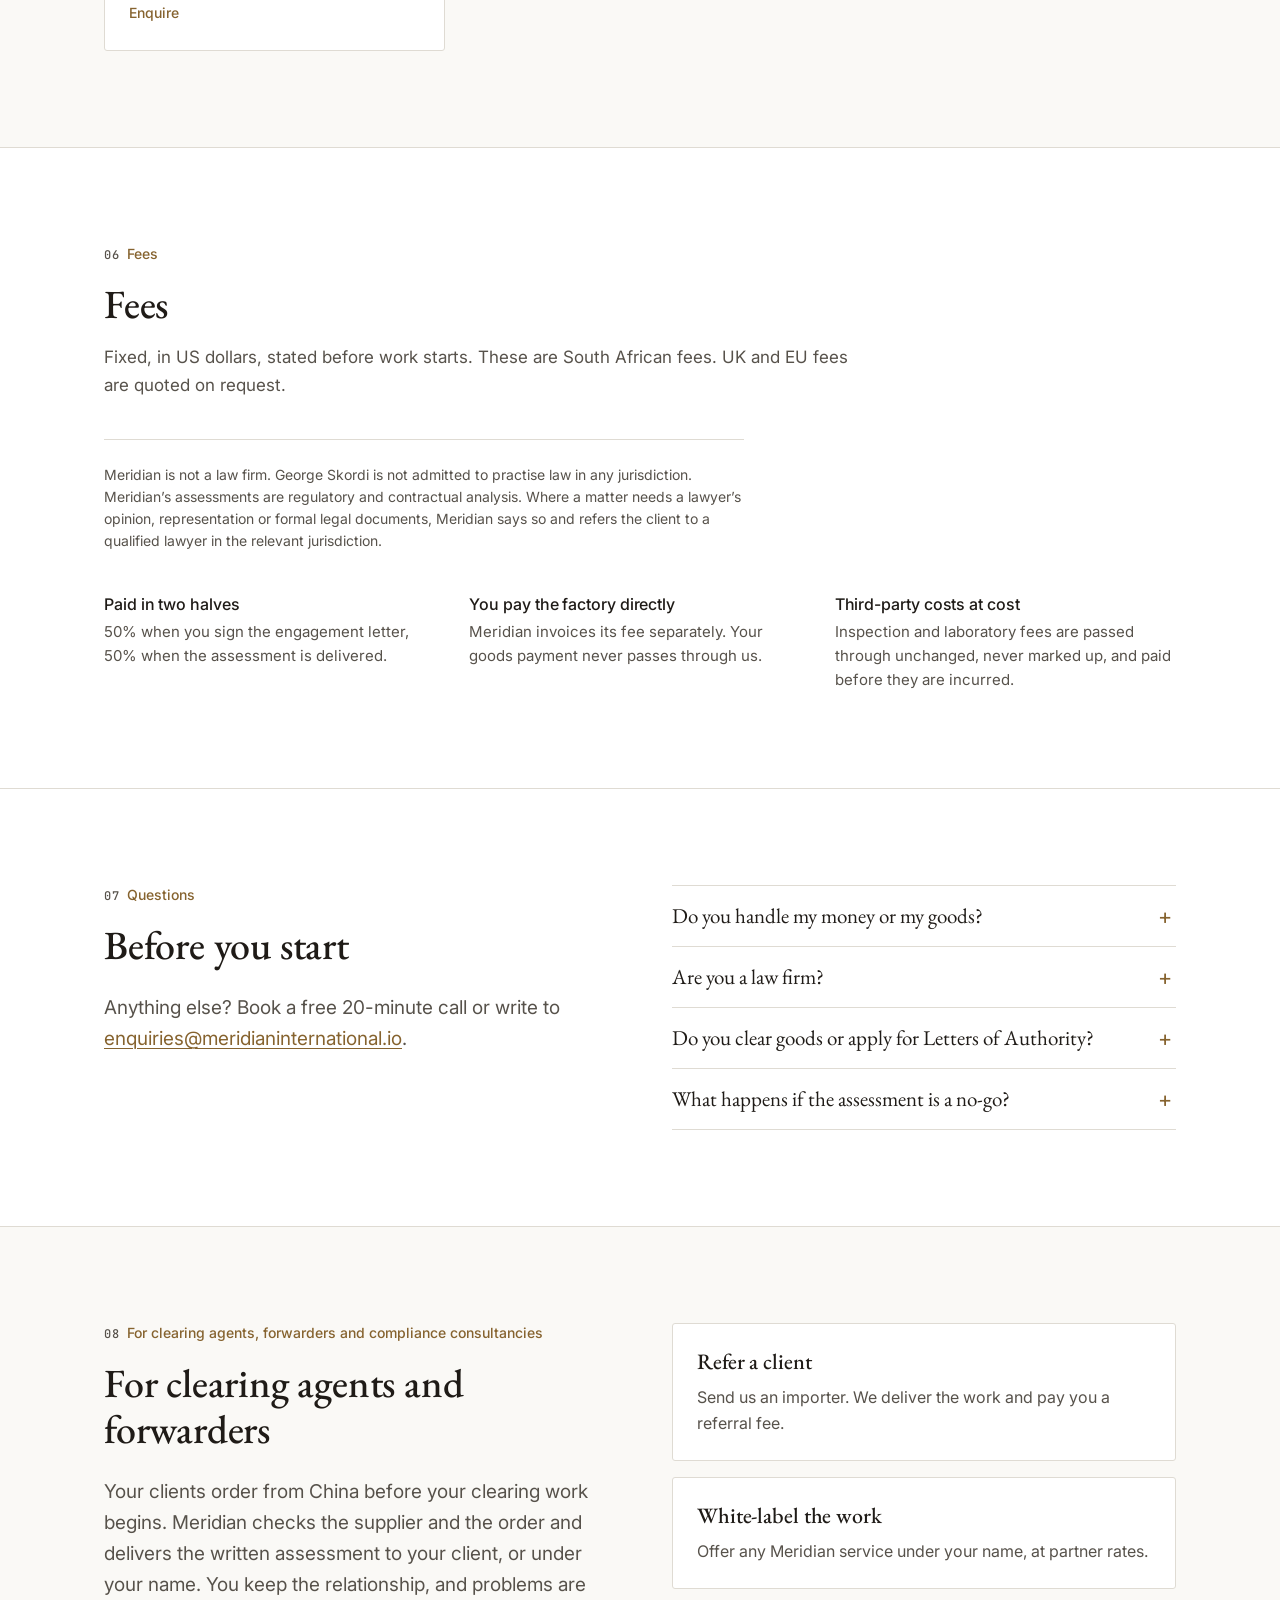
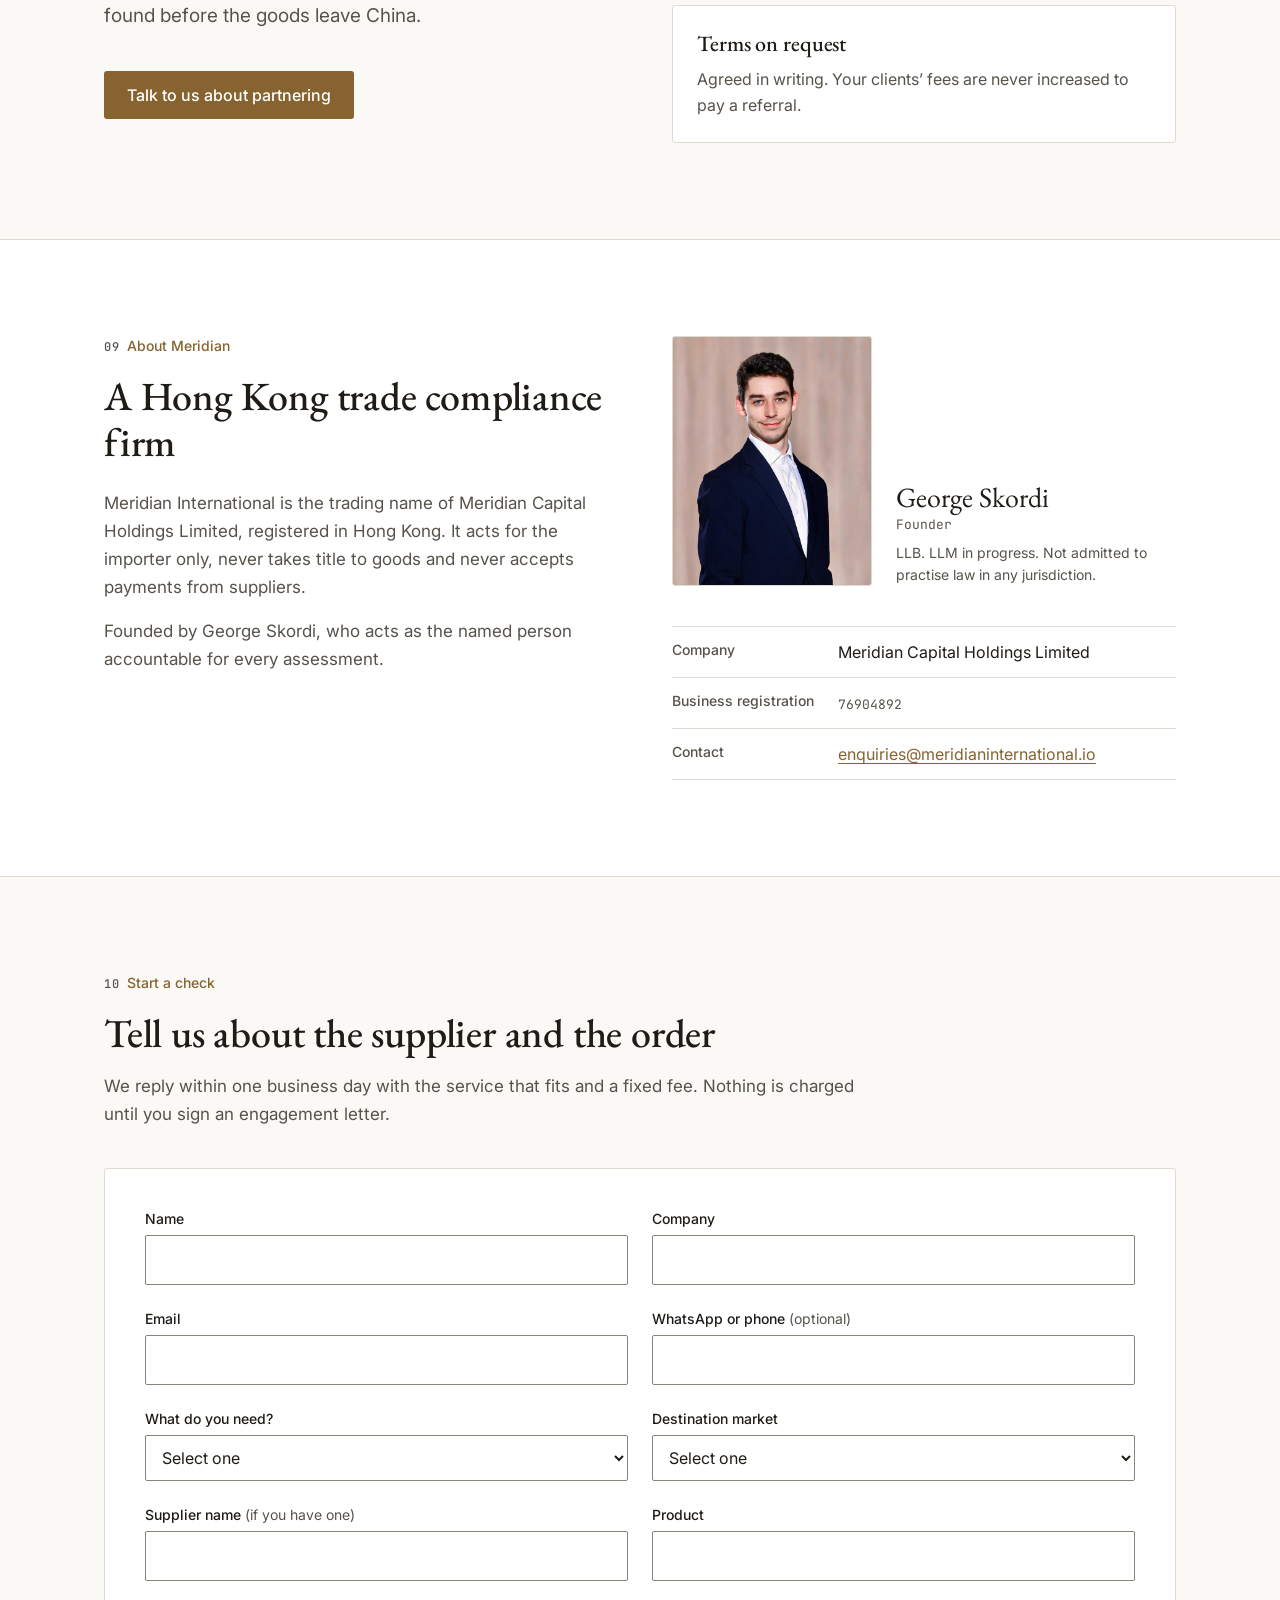
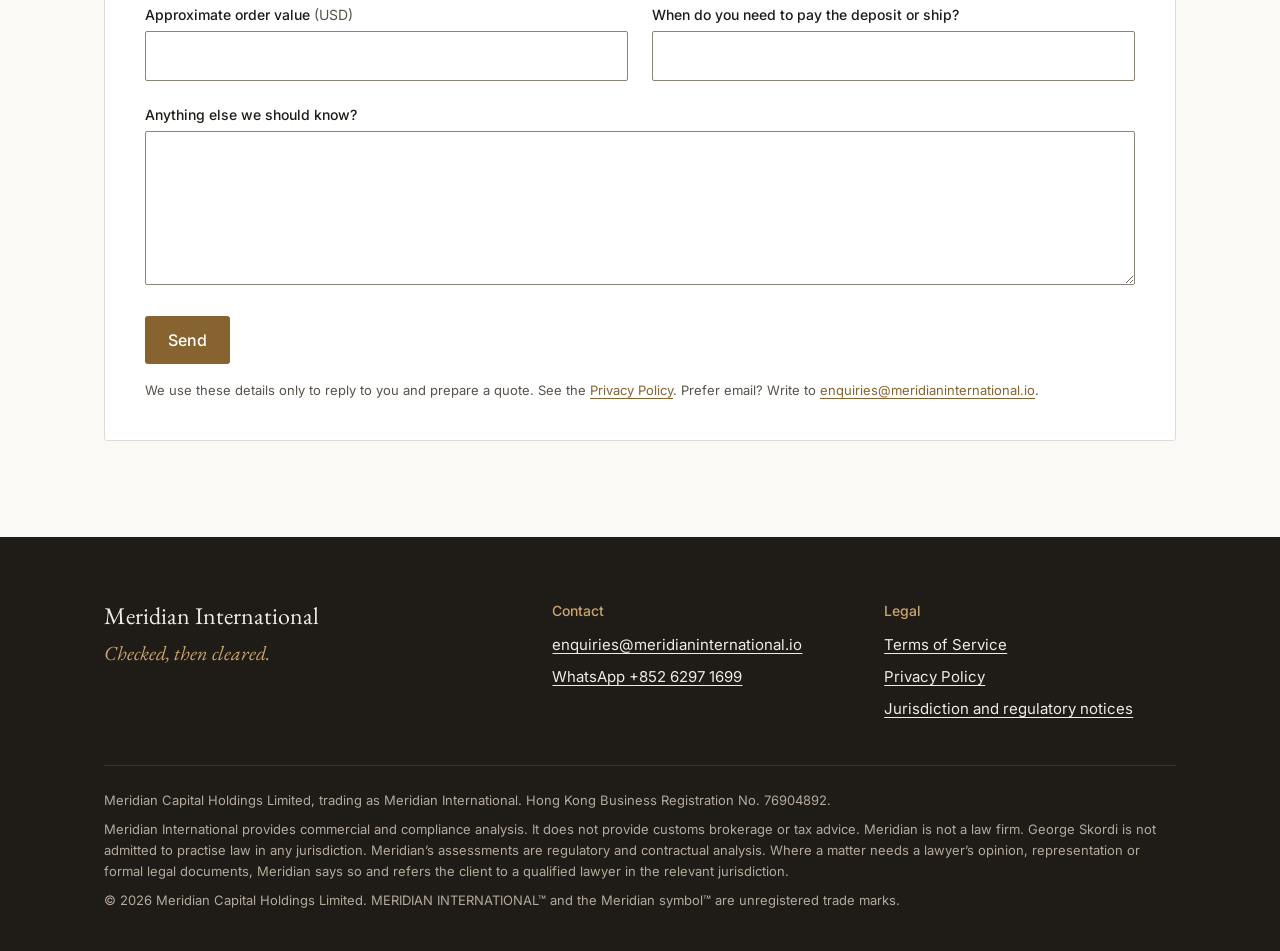
==== commit dd1c7988: "QA fixes: credential wording, redirects, legal page dates and service descriptions, long-link wrap, " ====
--- a/index.html
+++ b/index.html
@@ -108,7 +108,7 @@
           </article>
           <article class="card">
             <h3>The product</h3>
-            <p>The test report covers a similar model, or comes from a laboratory the NRCS does not accept. Mains-powered goods need an NRCS Letter of Authority, and Wi-Fi and Bluetooth devices need ICASA approval. The Import Compliance Assessment names the rules and the documents to request.</p>
+            <p>The test report covers a similar model, or comes from a laboratory the NRCS does not accept. Mains-powered goods need a Letter of Authority from the NRCS (National Regulator for Compulsory Specifications), and Wi-Fi and Bluetooth devices need ICASA approval. The Import Compliance Assessment names the rules and the documents to request.</p>
           </article>
           <article class="card">
             <h3>The border</h3>
@@ -256,7 +256,7 @@
             <article class="card service-card">
               <h3>Held Goods and Non-Conformance Assessment</h3>
               <p class="service-time">3 working days</p>
-              <p>For goods held at the border, under an NRCS directive, or not as ordered. We assess what went wrong, what the contract entitles you to and what to ask the supplier, and name who else you need. We do not clear goods, apply for Letters of Authority or send demands for you. You receive a written position and recommended actions.</p>
+              <p>For goods held at the border, under an NRCS directive, or not as ordered. We assess what went wrong, what the contract says about your remedies and what to ask the supplier, and name who else you need. We do not clear goods, apply for Letters of Authority or send demands for you. You receive a written position and recommended actions.</p>
               <p class="service-fee"><span data-fee="held-goods-assessment">USD 560</span></p>
               <a class="service-cta" href="#start" data-tier="Held Goods and Non-Conformance Assessment">Enquire</a>
             </article>
@@ -338,7 +338,7 @@
           </div>
           <div class="rule-item">
             <h3>Third-party costs at cost</h3>
-            <p>Inspection and laboratory fees are passed through unchanged, never marked up.</p>
+            <p>Inspection and laboratory fees are passed through unchanged, never marked up, and paid before they are incurred.</p>
           </div>
         </div>
       </div>
@@ -408,7 +408,7 @@
           <p class="eyebrow"><span class="idx">09</span>About Meridian</p>
           <h2 id="about-title">A Hong Kong trade compliance firm</h2>
           <p style="margin-top: var(--space-4);">Meridian International is the trading name of Meridian Capital Holdings Limited, registered in Hong Kong. It acts for the importer only, never takes title to goods and never accepts payments from suppliers.</p>
-          <p>Founded by George Skordi (LLB, LLM). Meridian is not a law firm. George Skordi is not admitted to practise law in any jurisdiction. Meridian&rsquo;s assessments are regulatory and contractual analysis. Where a matter needs a lawyer&rsquo;s opinion, representation or formal legal documents, Meridian says so and refers the client to a qualified lawyer in the relevant jurisdiction.</p>
+          <p>Founded by George Skordi, who acts as the named person accountable for every assessment.</p>
         </div>
         <div>
           <div class="founder">
@@ -416,7 +416,7 @@
             <div>
               <p class="founder-name">George Skordi</p>
               <p class="reference">Founder</p>
-              <p class="small muted">LLB, LLM. Not admitted to practise law in any jurisdiction.</p>
+              <p class="small muted">LLB. LLM in progress. Not admitted to practise law in any jurisdiction.</p>
             </div>
           </div>
           <dl class="facts">
@@ -472,7 +472,6 @@
                   <option>Negotiation Advisory</option>
                   <option>PRC Specialist Coordination</option>
                   <option>Repeat Order File</option>
-                  <option>Regulatory Change Monitoring</option>
                   <option>First call</option>
                   <option>Partner enquiry</option>
                   <option>Not sure yet</option>
--- a/assets/site.css
+++ b/assets/site.css
@@ -487,3 +487,6 @@
 .service-card .service-cta { order: 5; margin-top: var(--space-3); }
 @media (min-width: 1040px) { .stage-grid.core > .tier-featured { grid-row: span 2; } }
 @media (min-width: 1040px) { .stage-grid.core > .tier-featured .btn { margin-top: var(--space-4); } }
+
+/* long addresses must wrap on the smallest phones */
+.lead a, .faq a, .section p a { overflow-wrap: anywhere; }
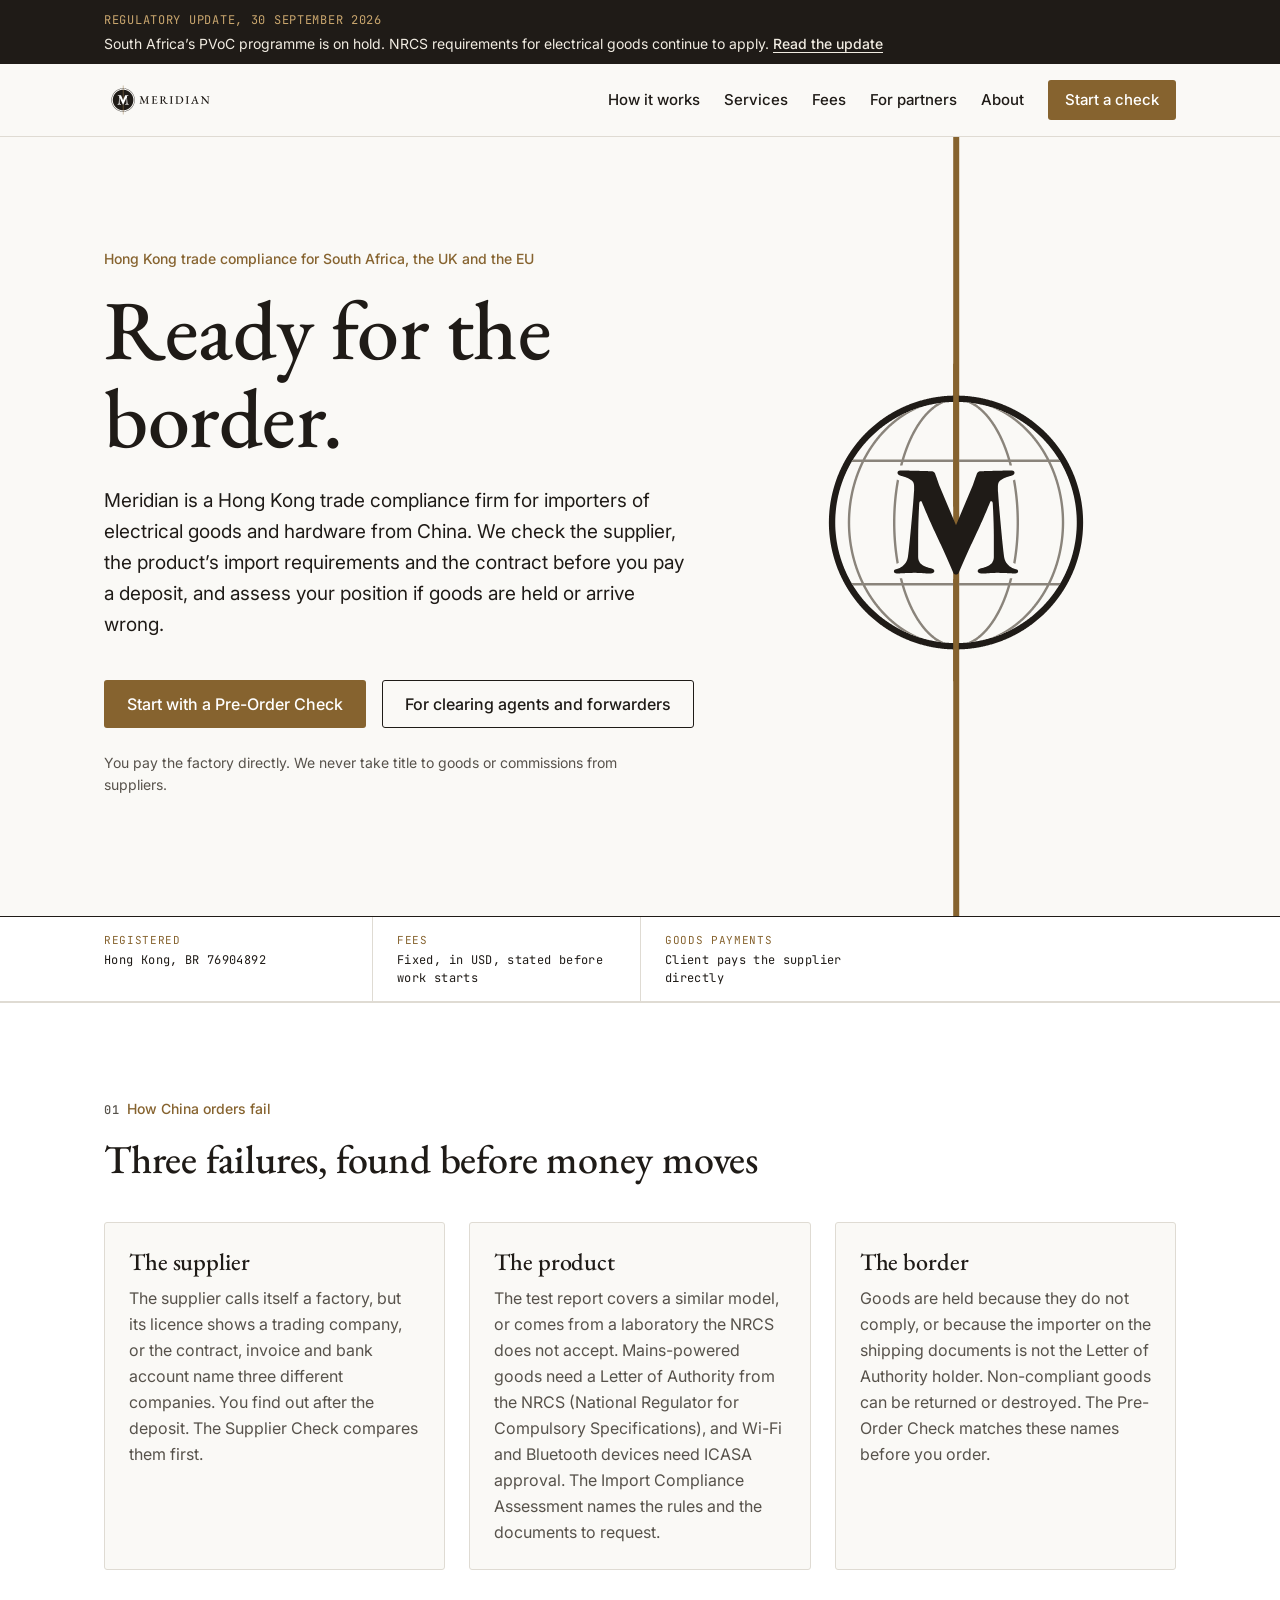
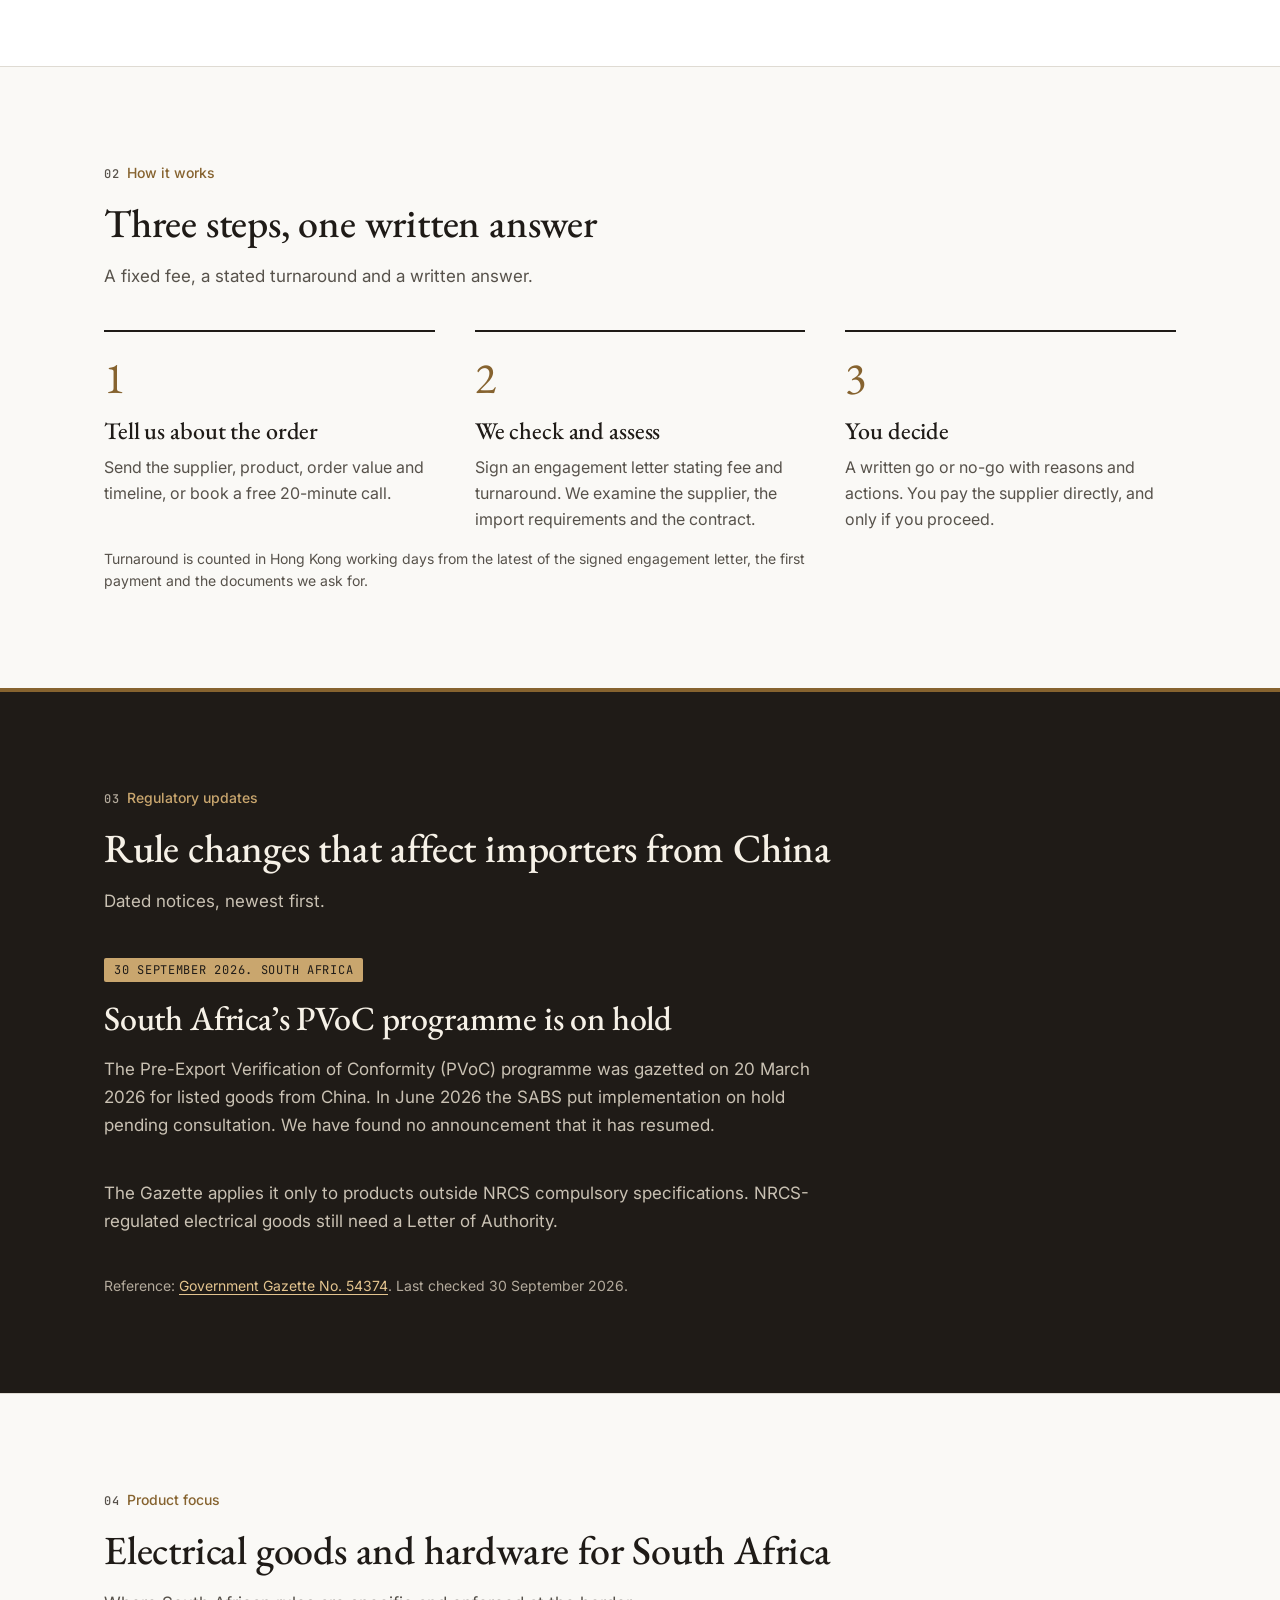
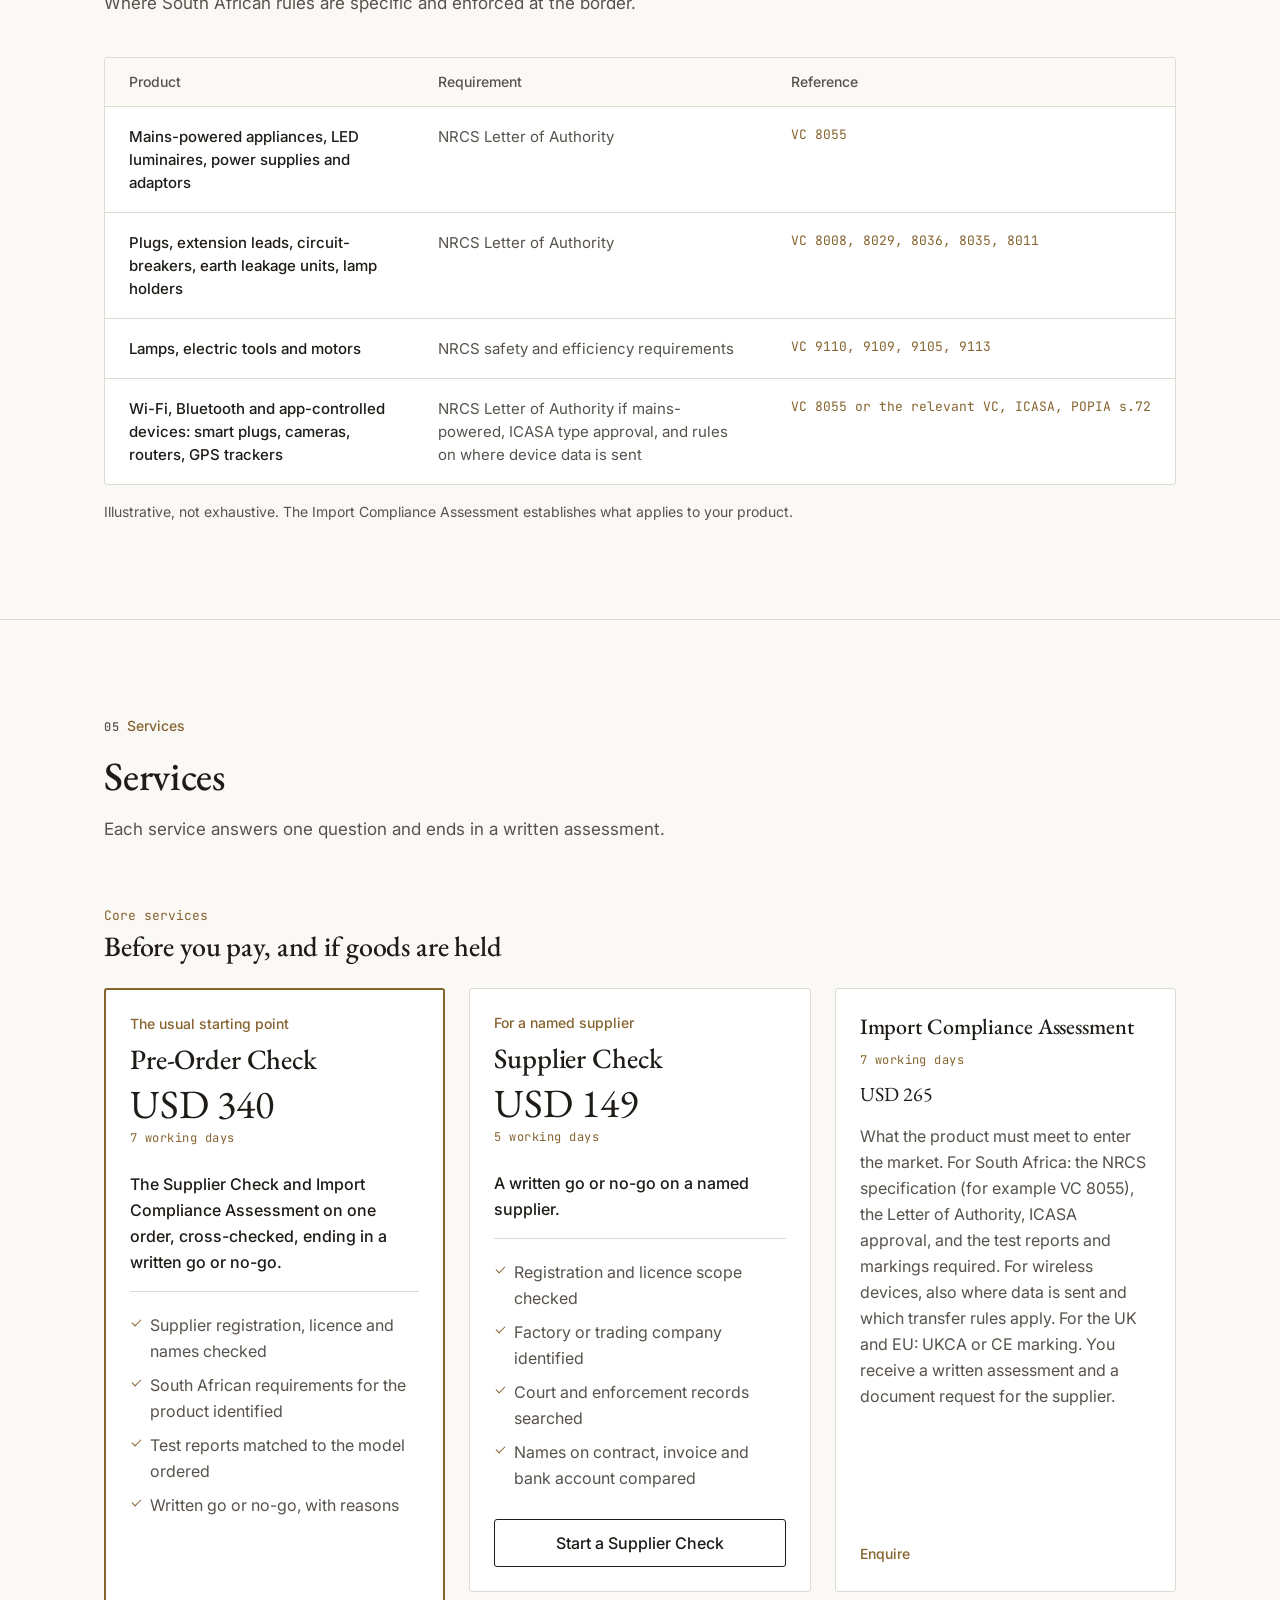
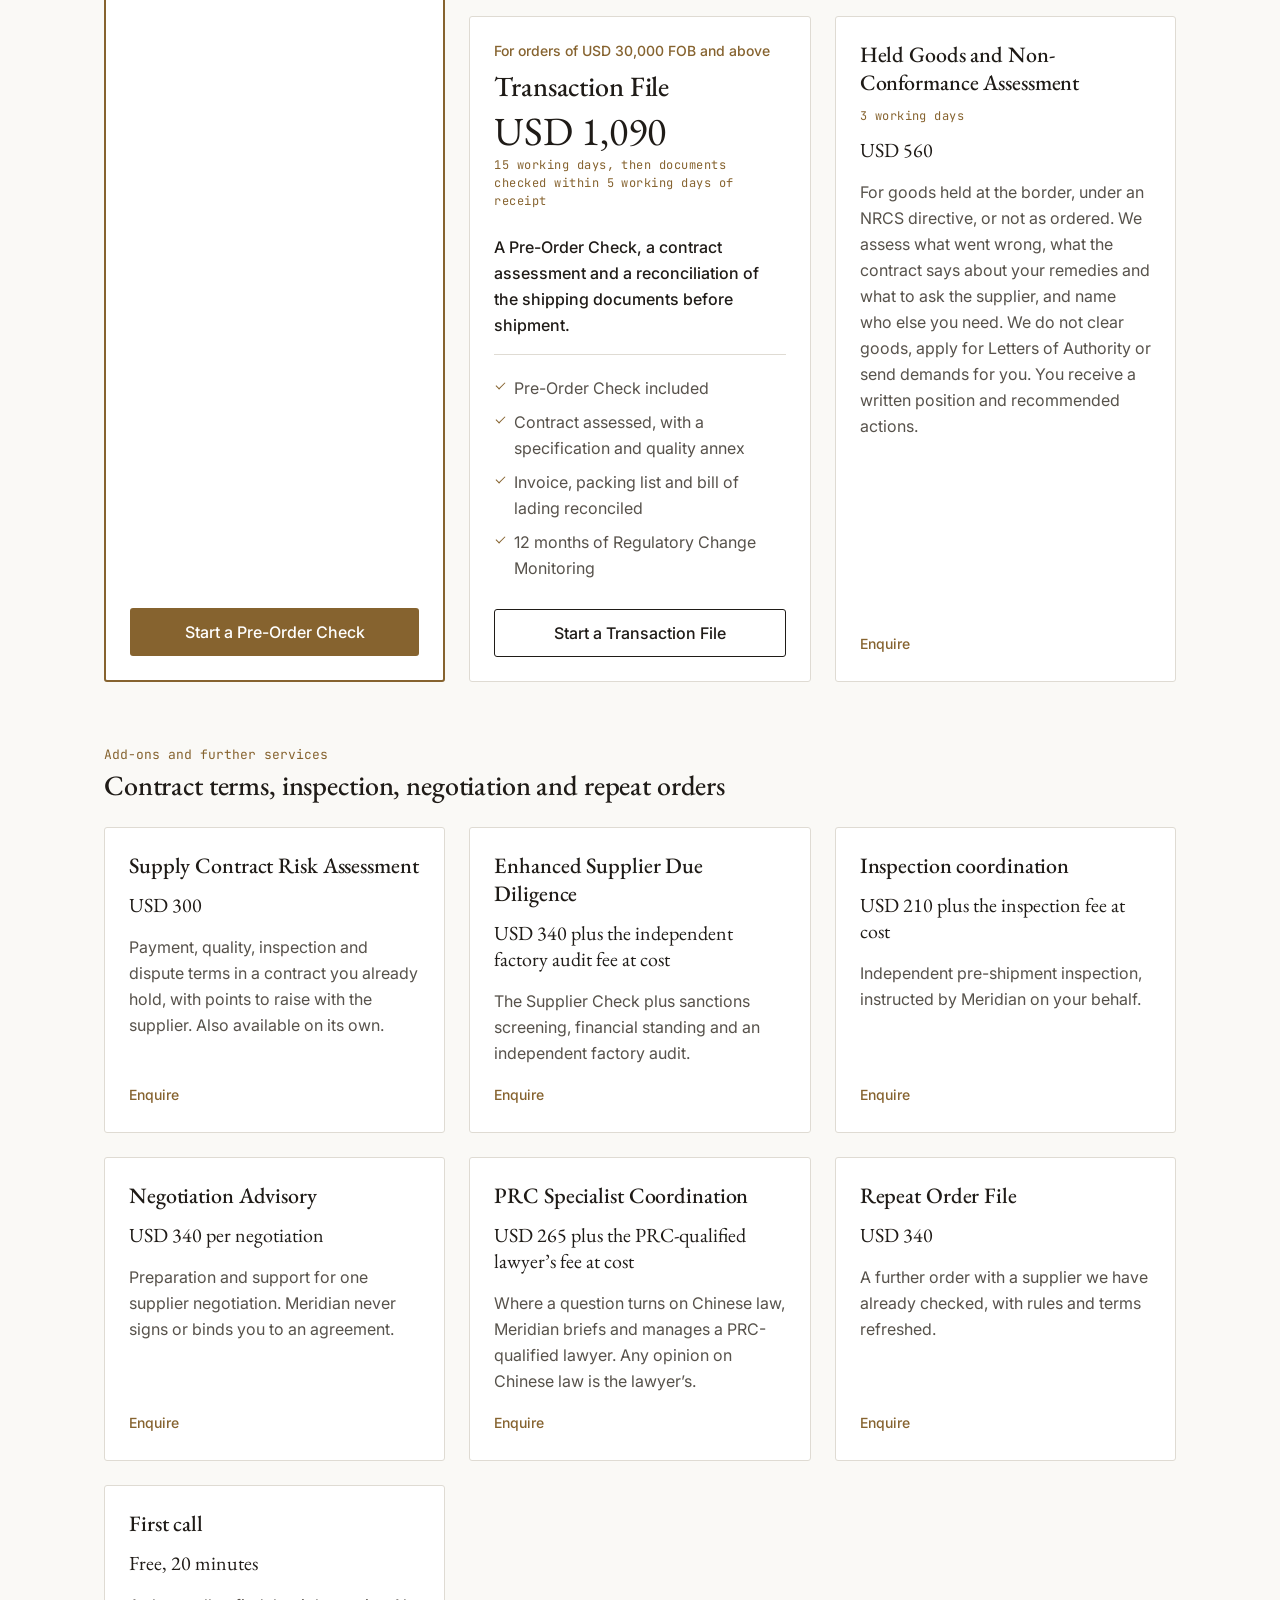
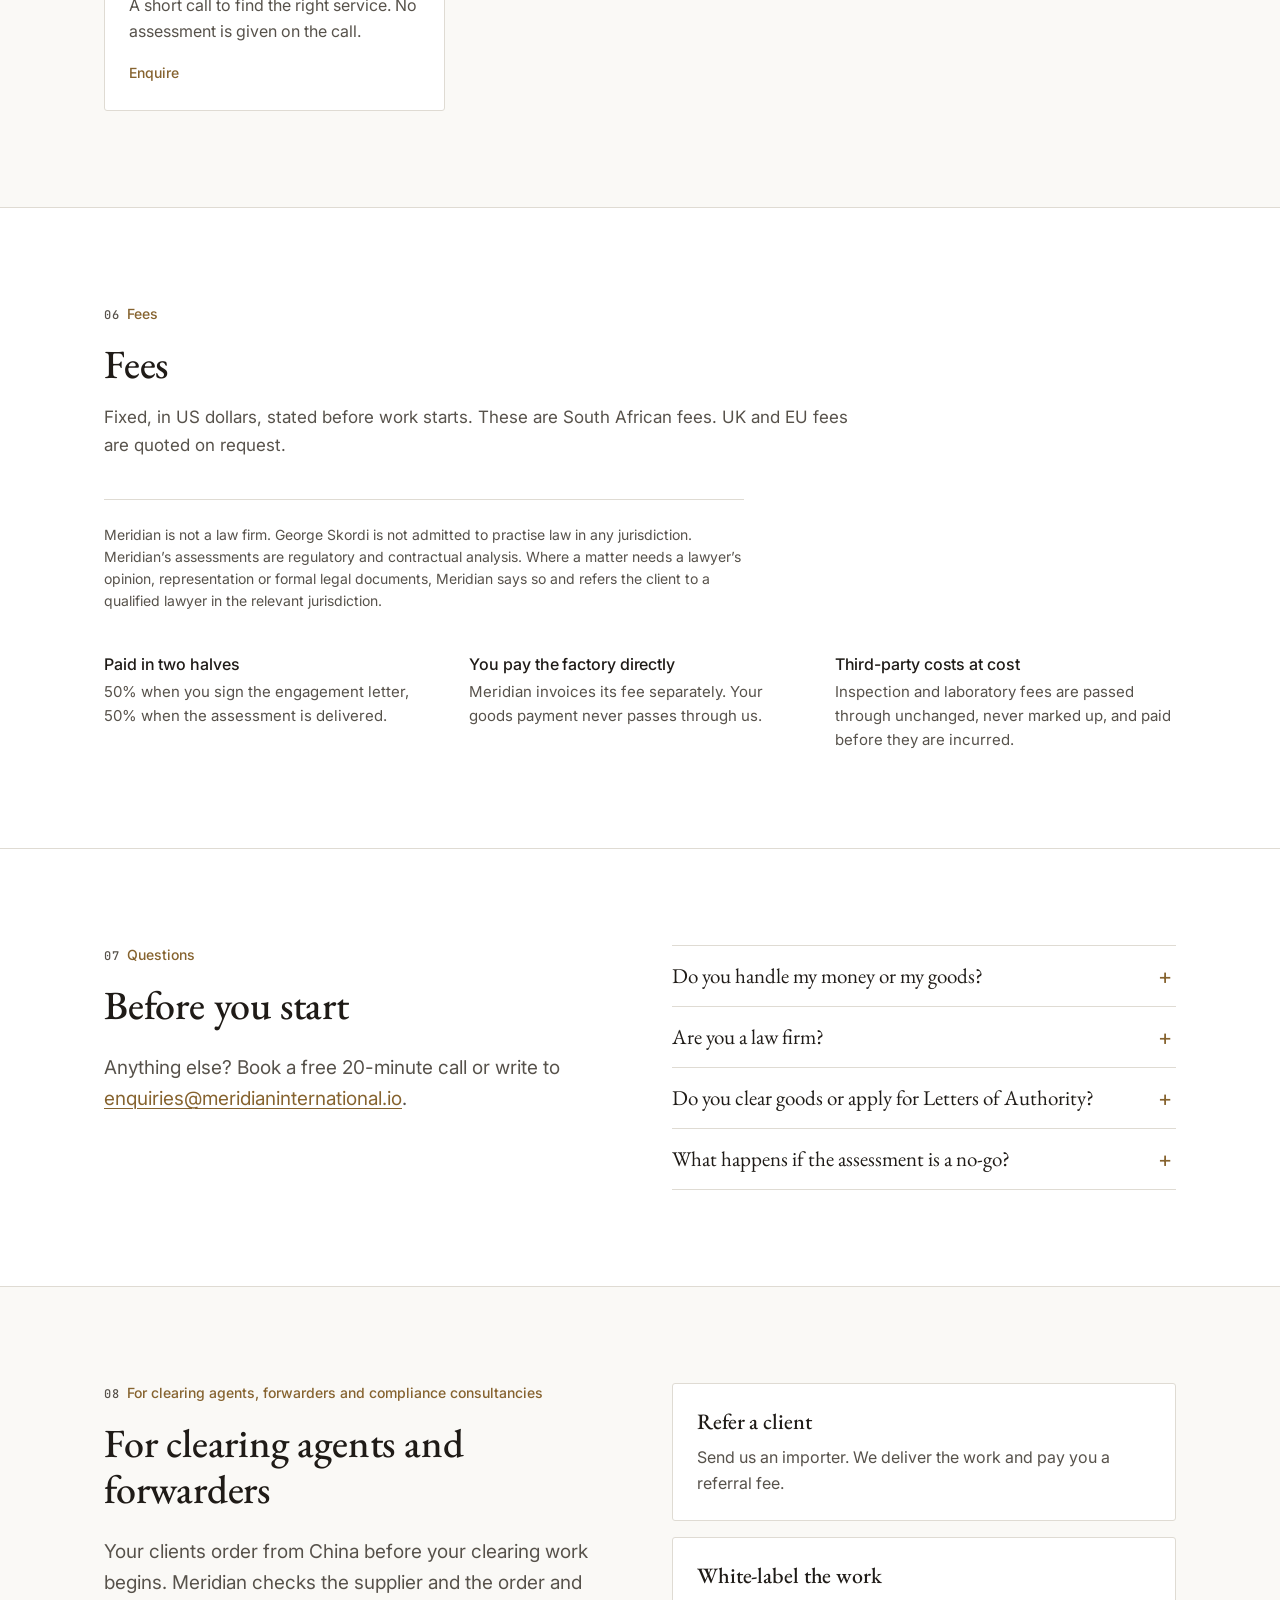
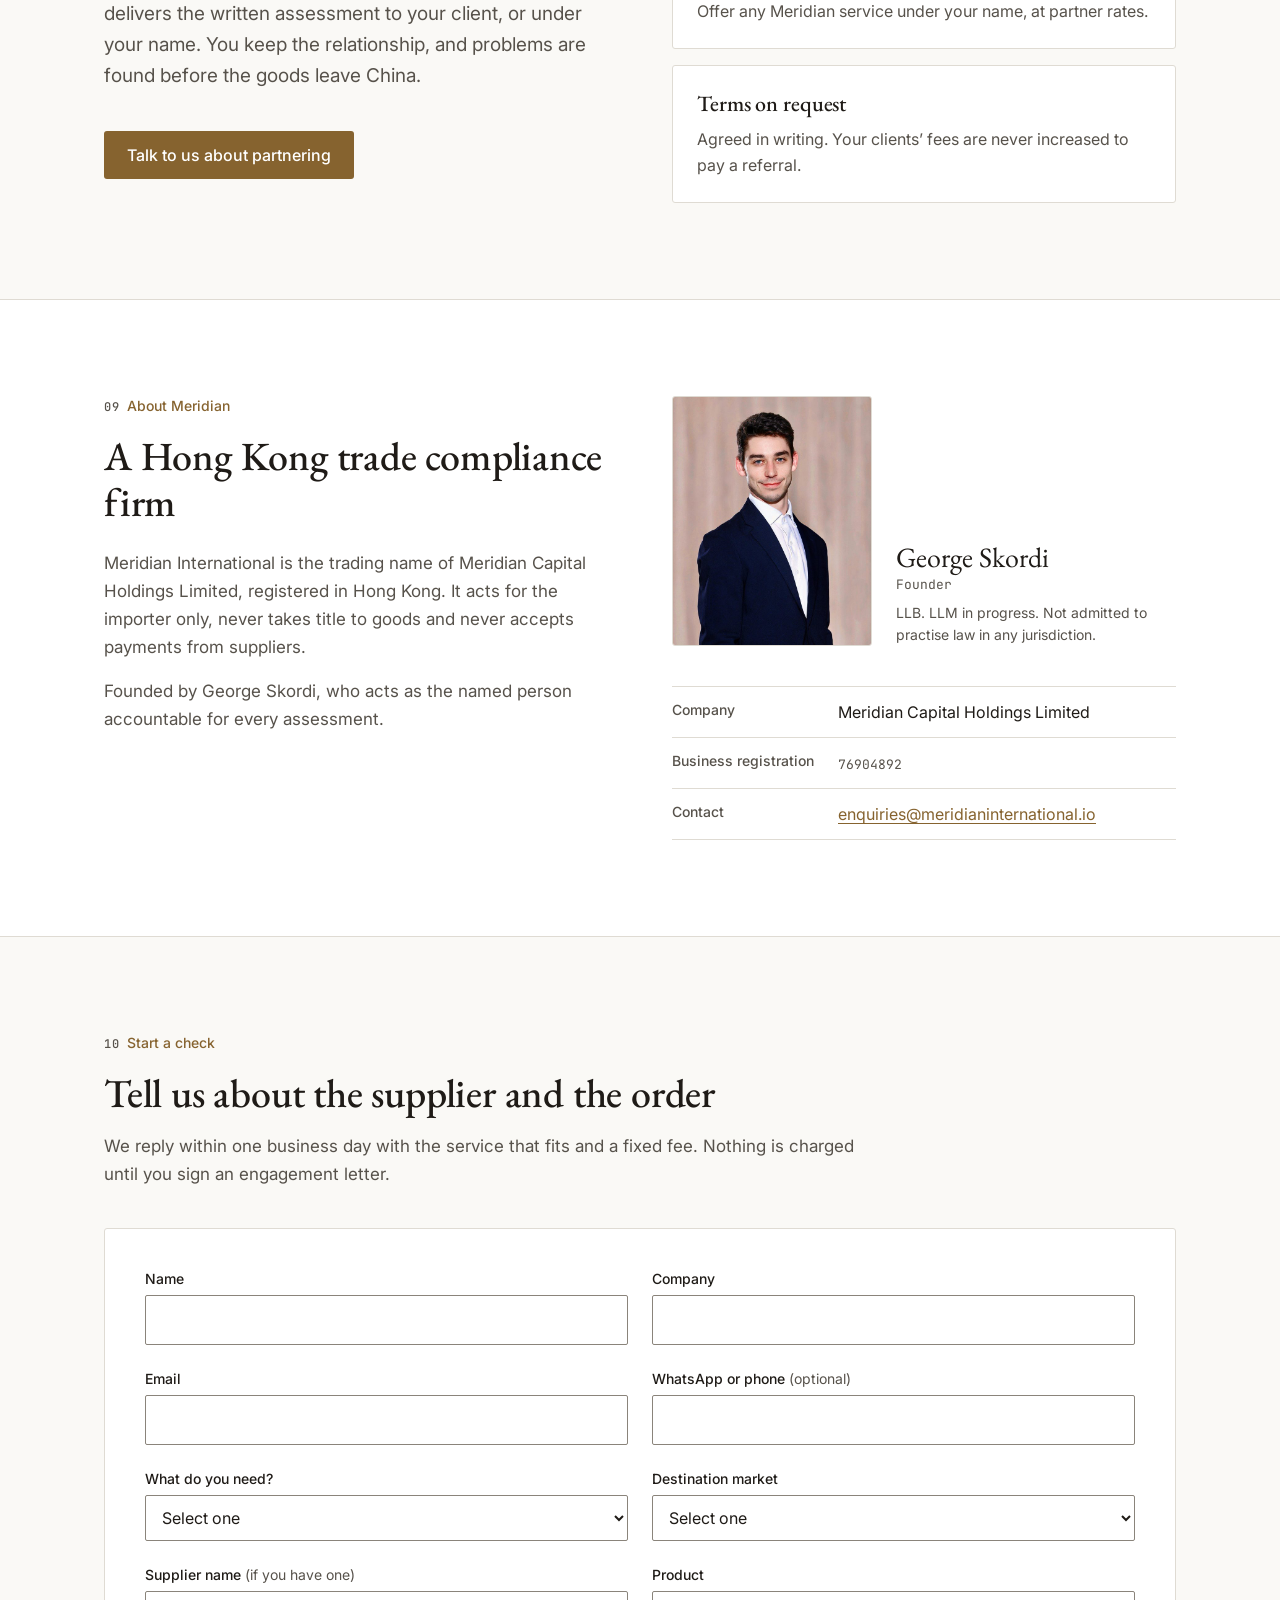
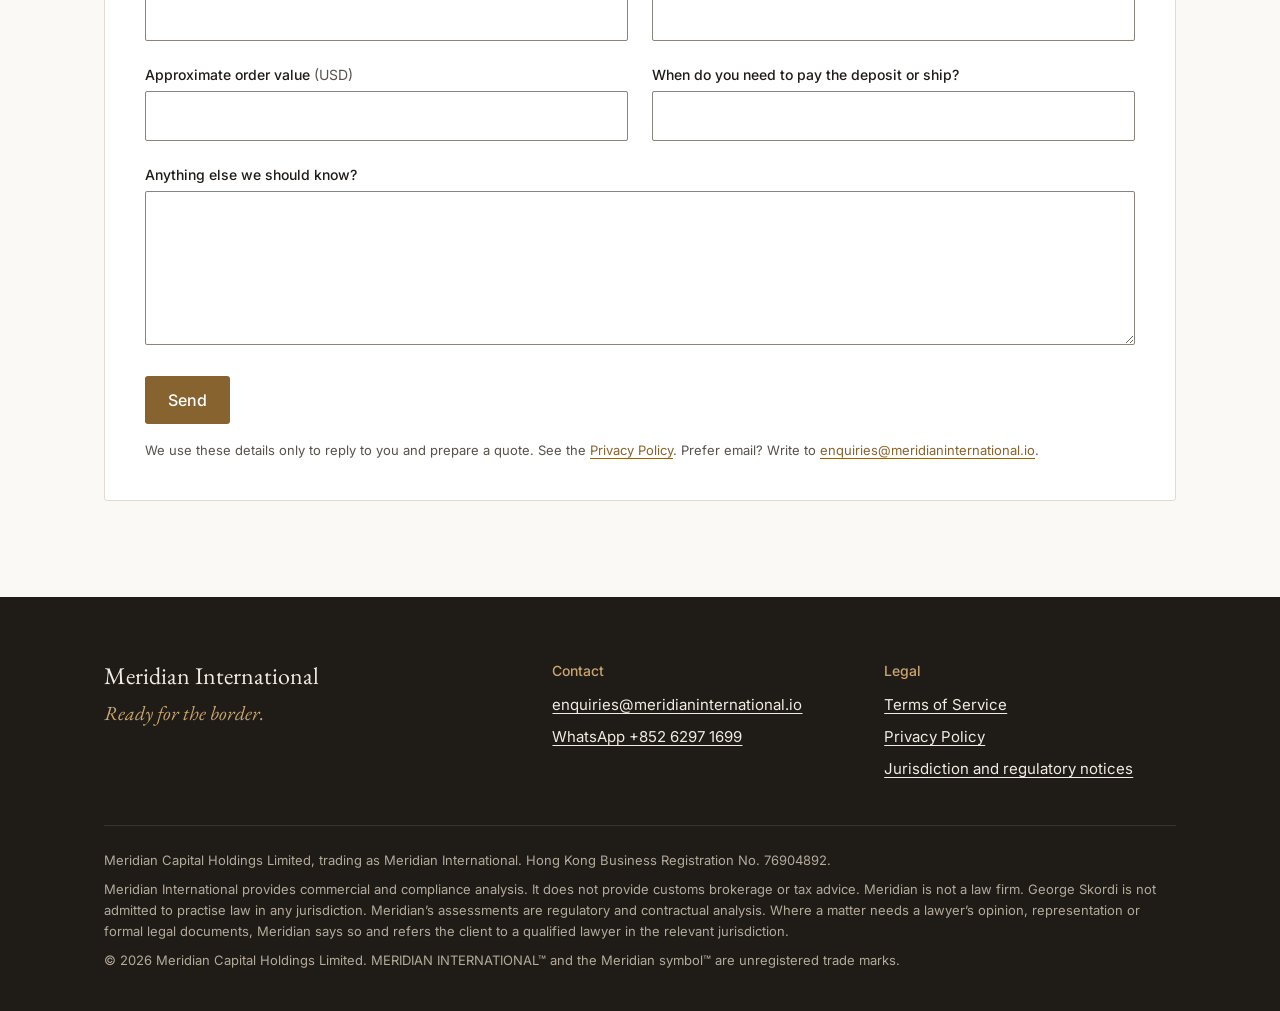
==== commit 623418b7: "Tag line 'Ready for the border.', revised turnaround times, clock-start note Co-Authored-By: Claude " ====
--- a/index.html
+++ b/index.html
@@ -6,7 +6,7 @@
   <title>Meridian International | Hong Kong trade compliance for China-import buyers</title>
   <meta name="description" content="Hong Kong trade compliance firm for importers of electrical goods and hardware from China. Supplier checks, NRCS and ICASA import requirements, contract assessment and help when goods are held. Fixed fees in US dollars.">
   <meta name="theme-color" content="#FAF9F6">
-  <meta property="og:title" content="Meridian International: Checked, then cleared.">
+  <meta property="og:title" content="Meridian International: Ready for the border.">
   <meta property="og:description" content="Hong Kong trade compliance firm for importers of electrical goods and hardware from China. Supplier checks, NRCS and ICASA import requirements, contract assessment and help when goods are held. Fixed fees in US dollars.">
   <meta property="og:type" content="website">
   <meta property="og:url" content="https://meridianinternational.io/">
@@ -71,7 +71,7 @@
       <div class="container hero-inner">
         <div class="hero-copy">
           <p class="eyebrow">Hong Kong trade compliance for South Africa, the UK and the EU</p>
-          <h1 id="hero-title" class="display">Checked, then cleared.</h1>
+          <h1 id="hero-title" class="display">Ready for the border.</h1>
           <p class="lead">Meridian is a Hong Kong trade compliance firm for importers of electrical goods and hardware from China. We check the supplier, the product&rsquo;s import requirements and the contract before you pay a deposit, and assess your position if goods are held or arrive wrong.</p>
           <div class="hero-actions">
             <a class="btn btn-primary" href="#start" data-tier="Pre-Order Check">Start with a Pre-Order Check</a>
@@ -143,6 +143,7 @@
             <p>A written go or no-go with reasons and actions. You pay the supplier directly, and only if you proceed.</p>
           </li>
         </ol>
+        <p class="table-note">Turnaround is counted in Hong Kong working days from the latest of the signed engagement letter, the first payment and the documents we ask for.</p>
       </div>
     </section>
 
@@ -208,7 +209,7 @@
               <p class="tier-tag">The usual starting point</p>
               <h3>Pre-Order Check</h3>
               <p class="tier-price"><span data-fee="pre-order-check">USD 340</span></p>
-              <p class="service-time">5 working days</p>
+              <p class="service-time">7 working days</p>
               <p class="tier-when">The Supplier Check and Import Compliance Assessment on one order, cross-checked, ending in a written go or no-go.</p>
               <ul>
                 <li>Supplier registration, licence and names checked</li>
@@ -222,7 +223,7 @@
               <p class="tier-tag">For a named supplier</p>
               <h3>Supplier Check</h3>
               <p class="tier-price"><span data-fee="supplier-check">USD 149</span></p>
-              <p class="service-time">3 working days</p>
+              <p class="service-time">5 working days</p>
               <p class="tier-when">A written go or no-go on a named supplier.</p>
               <ul>
                 <li>Registration and licence scope checked</li>
@@ -234,7 +235,7 @@
             </article>
             <article class="card service-card">
               <h3>Import Compliance Assessment</h3>
-              <p class="service-time">5 working days</p>
+              <p class="service-time">7 working days</p>
               <p>What the product must meet to enter the market. For South Africa: the NRCS specification (for example VC 8055), the Letter of Authority, ICASA approval, and the test reports and markings required. For wireless devices, also where data is sent and which transfer rules apply. For the UK and EU: UKCA or CE marking. You receive a written assessment and a document request for the supplier.</p>
               <p class="service-fee"><span data-fee="import-compliance-assessment">USD 265</span></p>
               <a class="service-cta" href="#start" data-tier="Import Compliance Assessment">Enquire</a>
@@ -243,7 +244,7 @@
               <p class="tier-tag">For orders of USD 30,000 FOB and above</p>
               <h3>Transaction File</h3>
               <p class="tier-price"><span data-fee="transaction-file">USD 1,090</span></p>
-              <p class="service-time">10 working days, then documents checked within 3 working days of receipt</p>
+              <p class="service-time">15 working days, then documents checked within 5 working days of receipt</p>
               <p class="tier-when">A Pre-Order Check, a contract assessment and a reconciliation of the shipping documents before shipment.</p>
               <ul>
                 <li>Pre-Order Check included</li>
@@ -525,7 +526,7 @@
       <div class="footer-grid">
         <div>
           <p class="footer-name">Meridian International</p>
-          <p class="footer-tagline">Checked, then cleared.</p>
+          <p class="footer-tagline">Ready for the border.</p>
         </div>
         <div>
           <p class="footer-head">Contact</p>
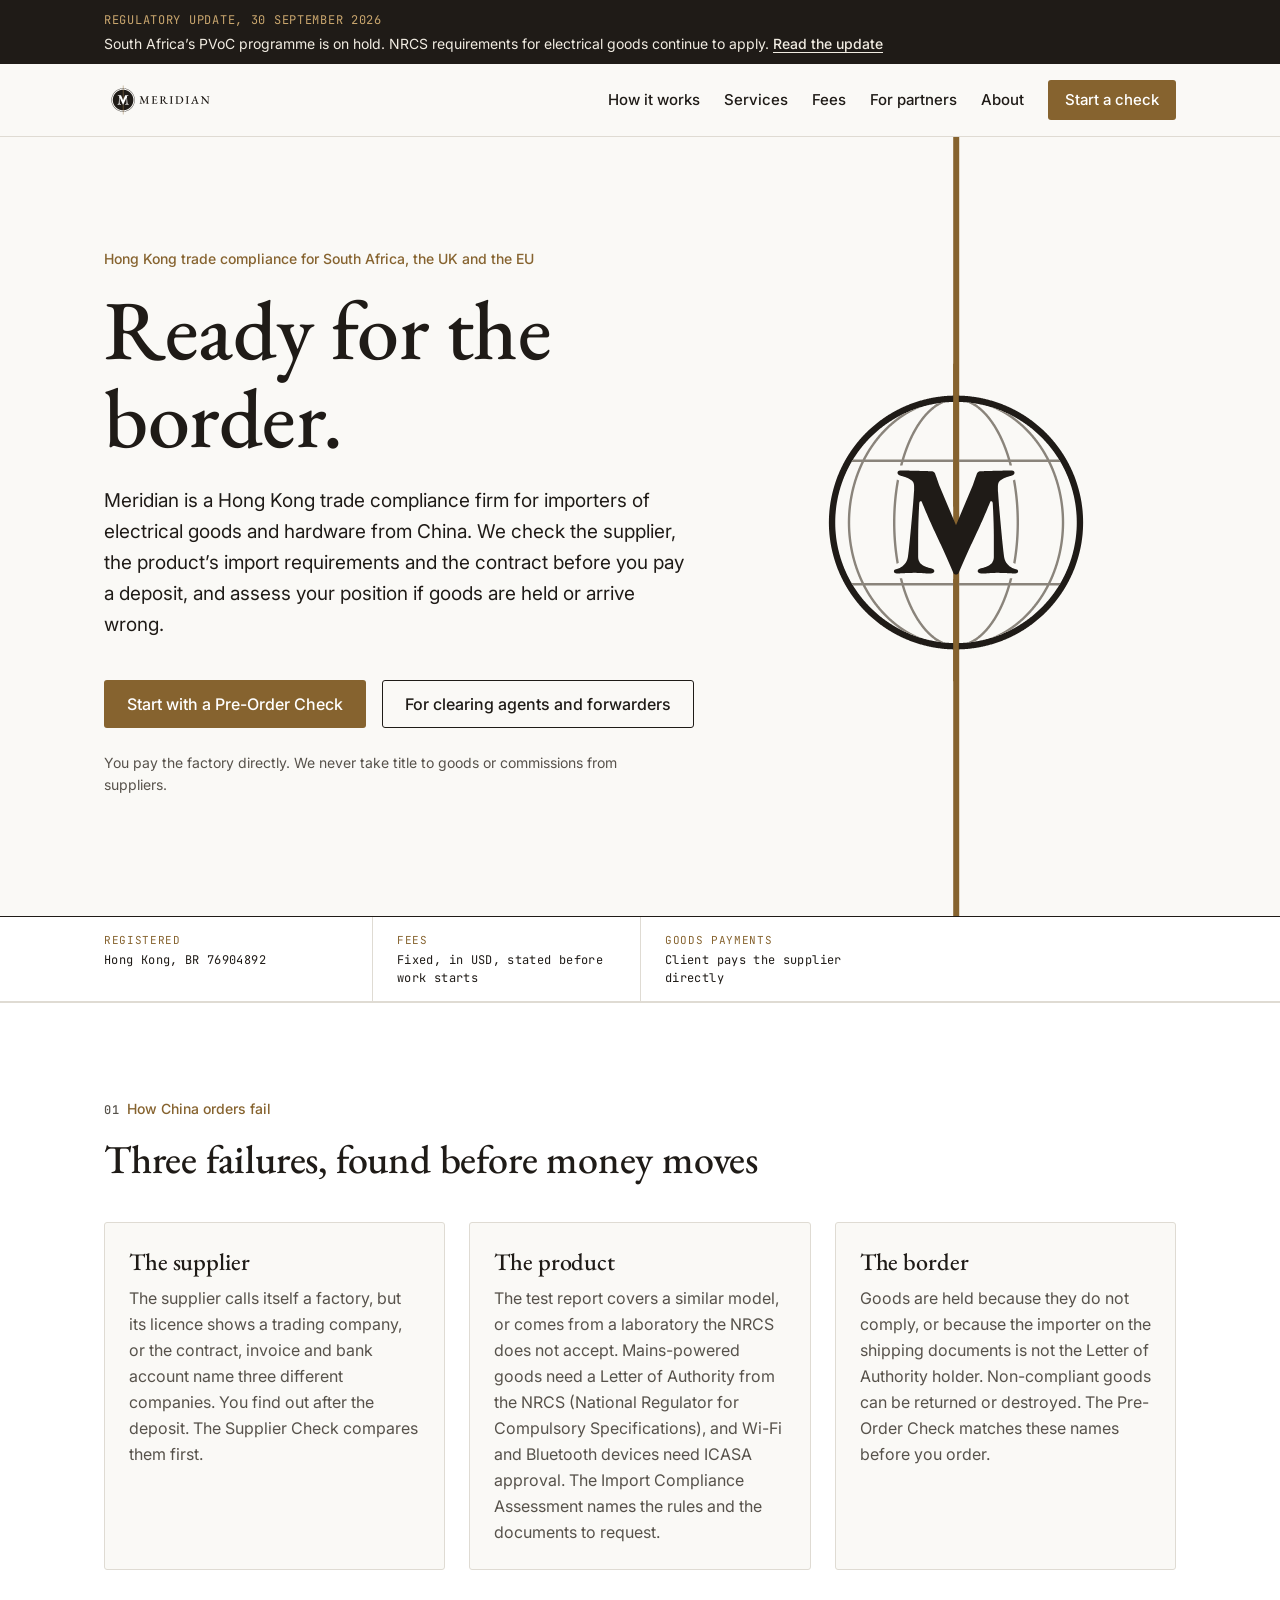
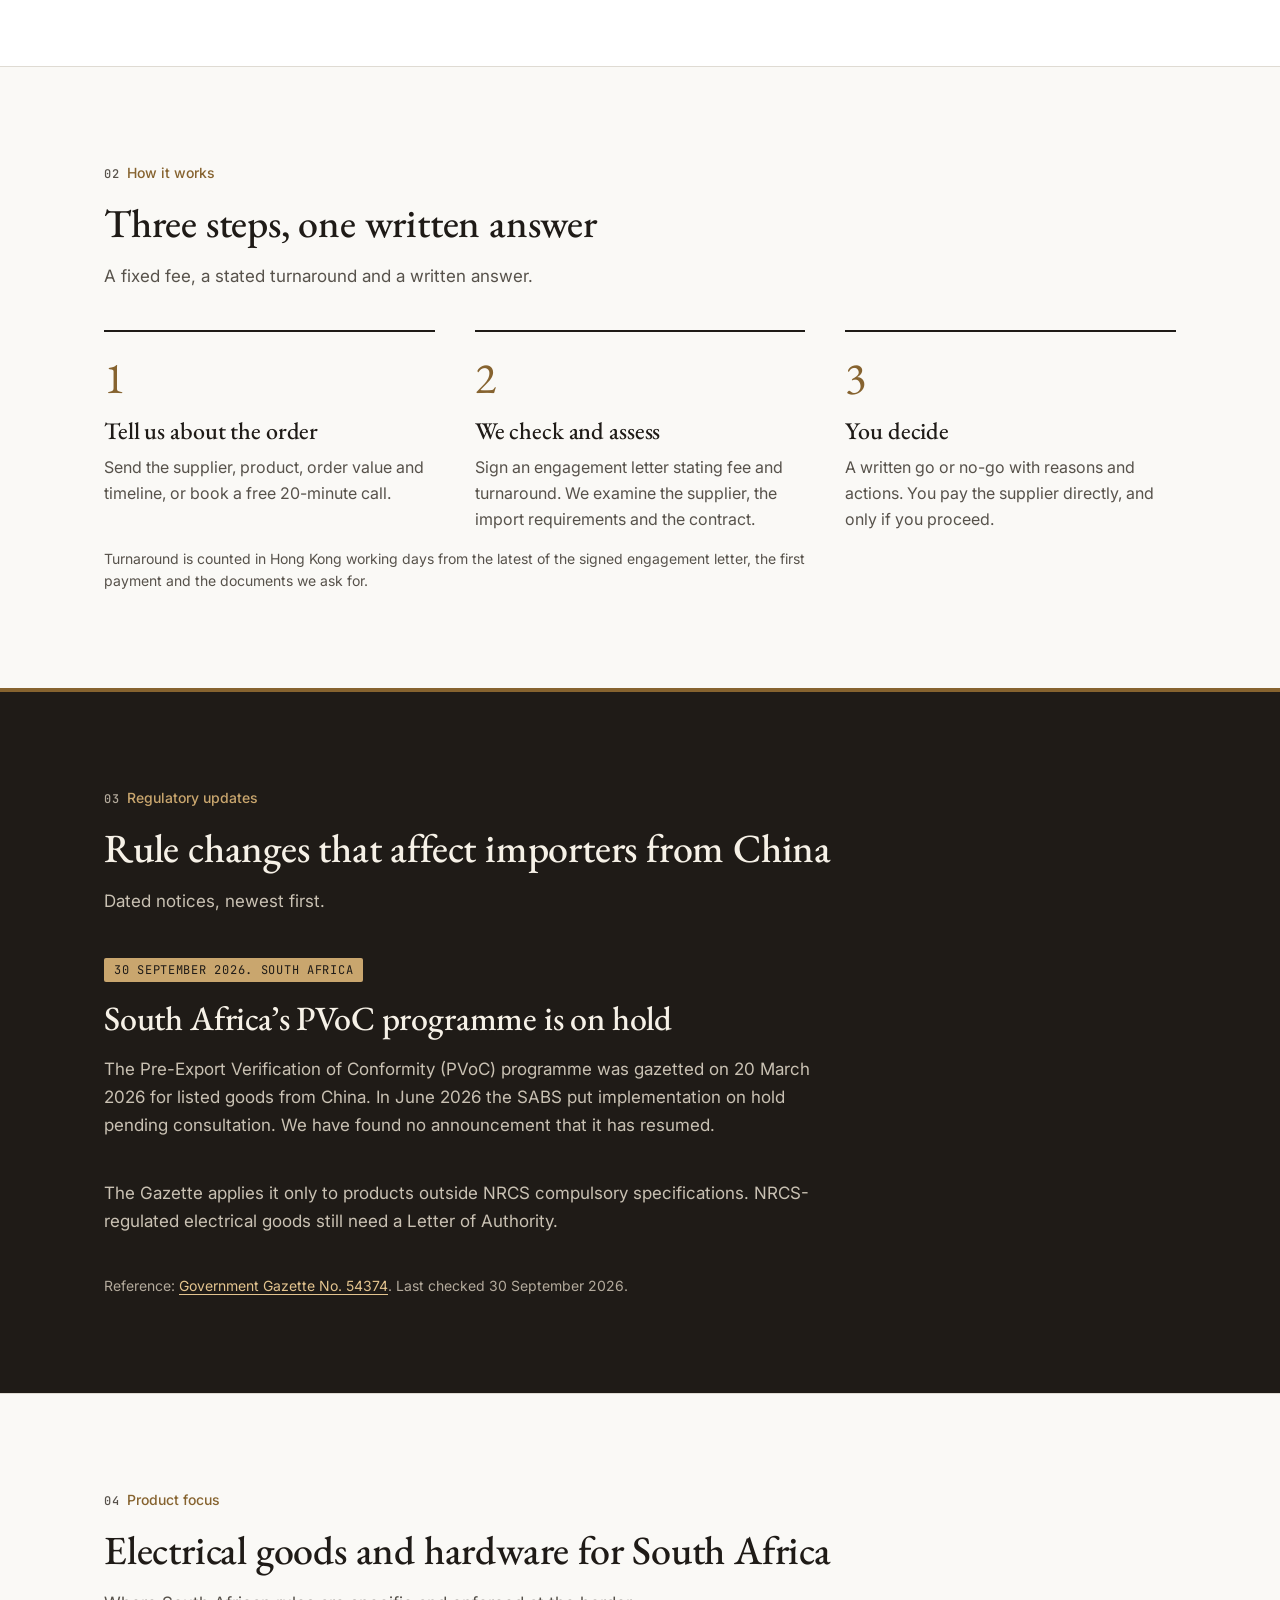
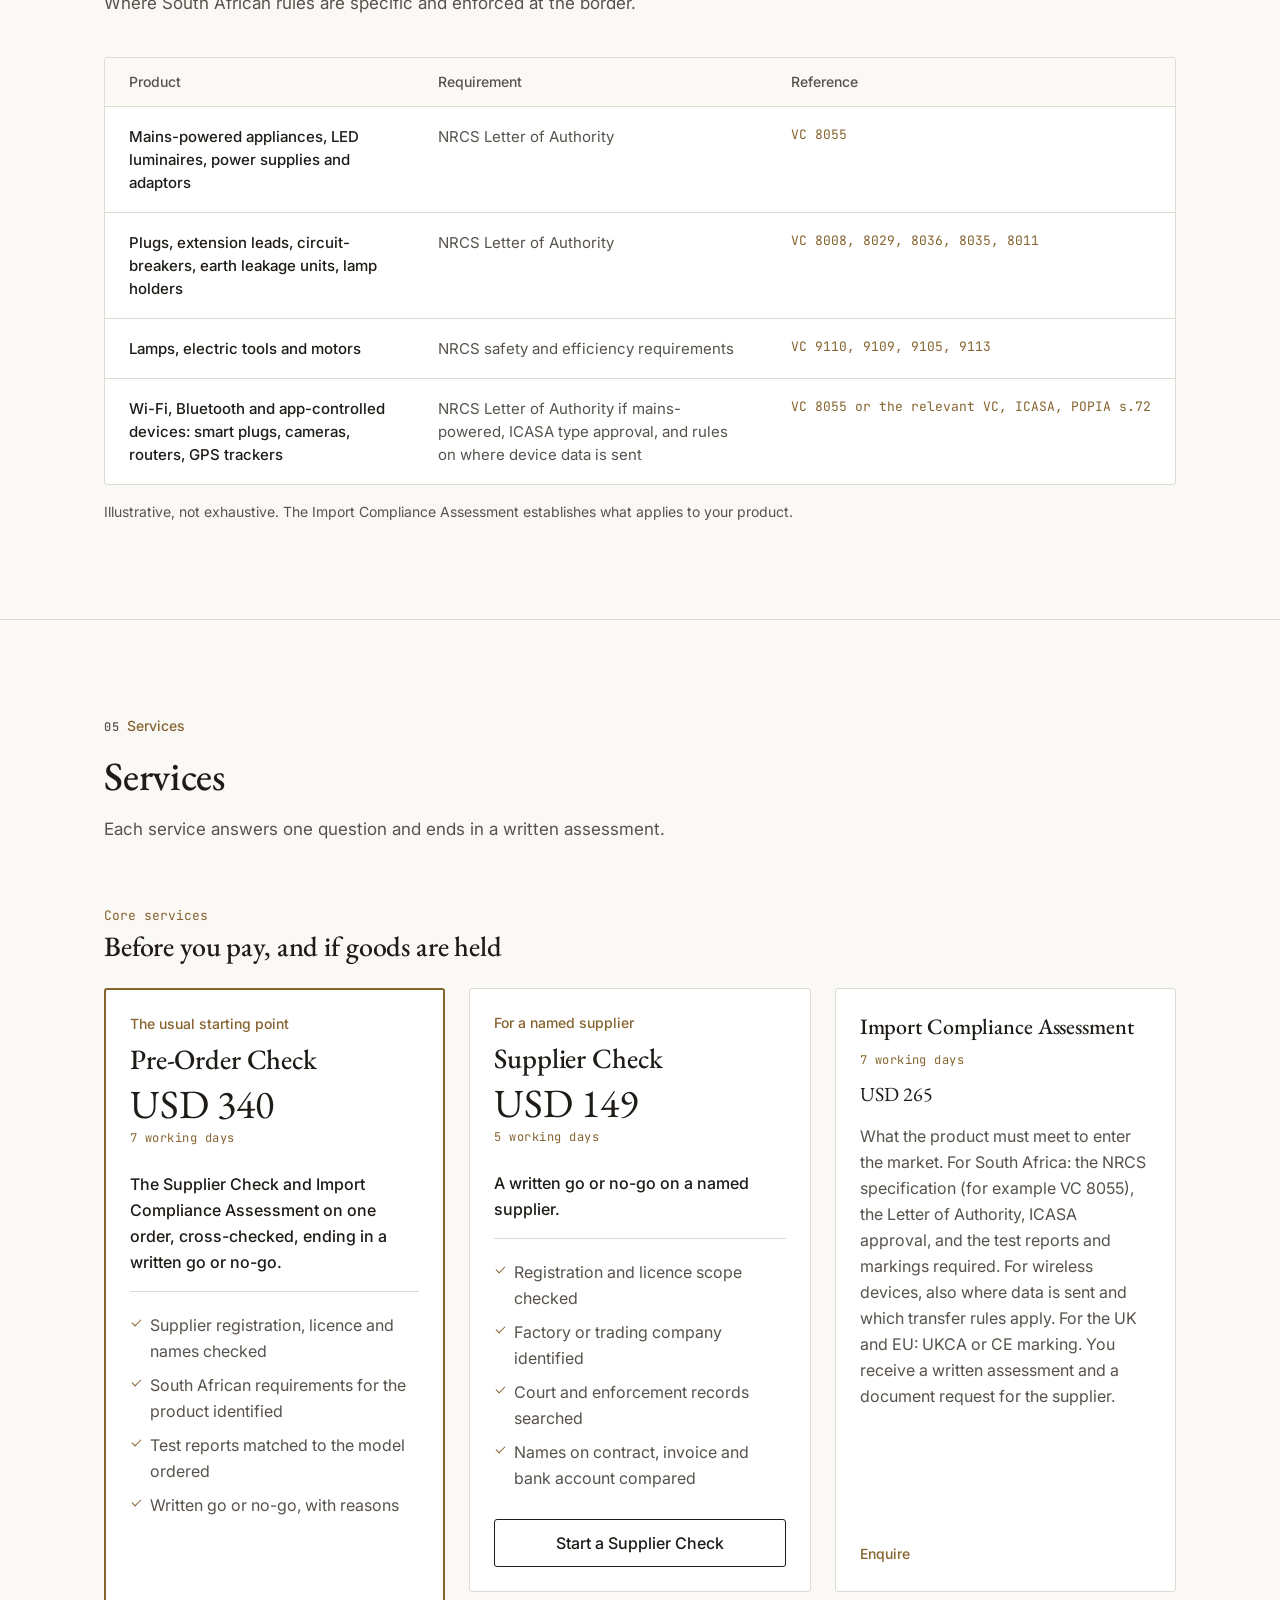
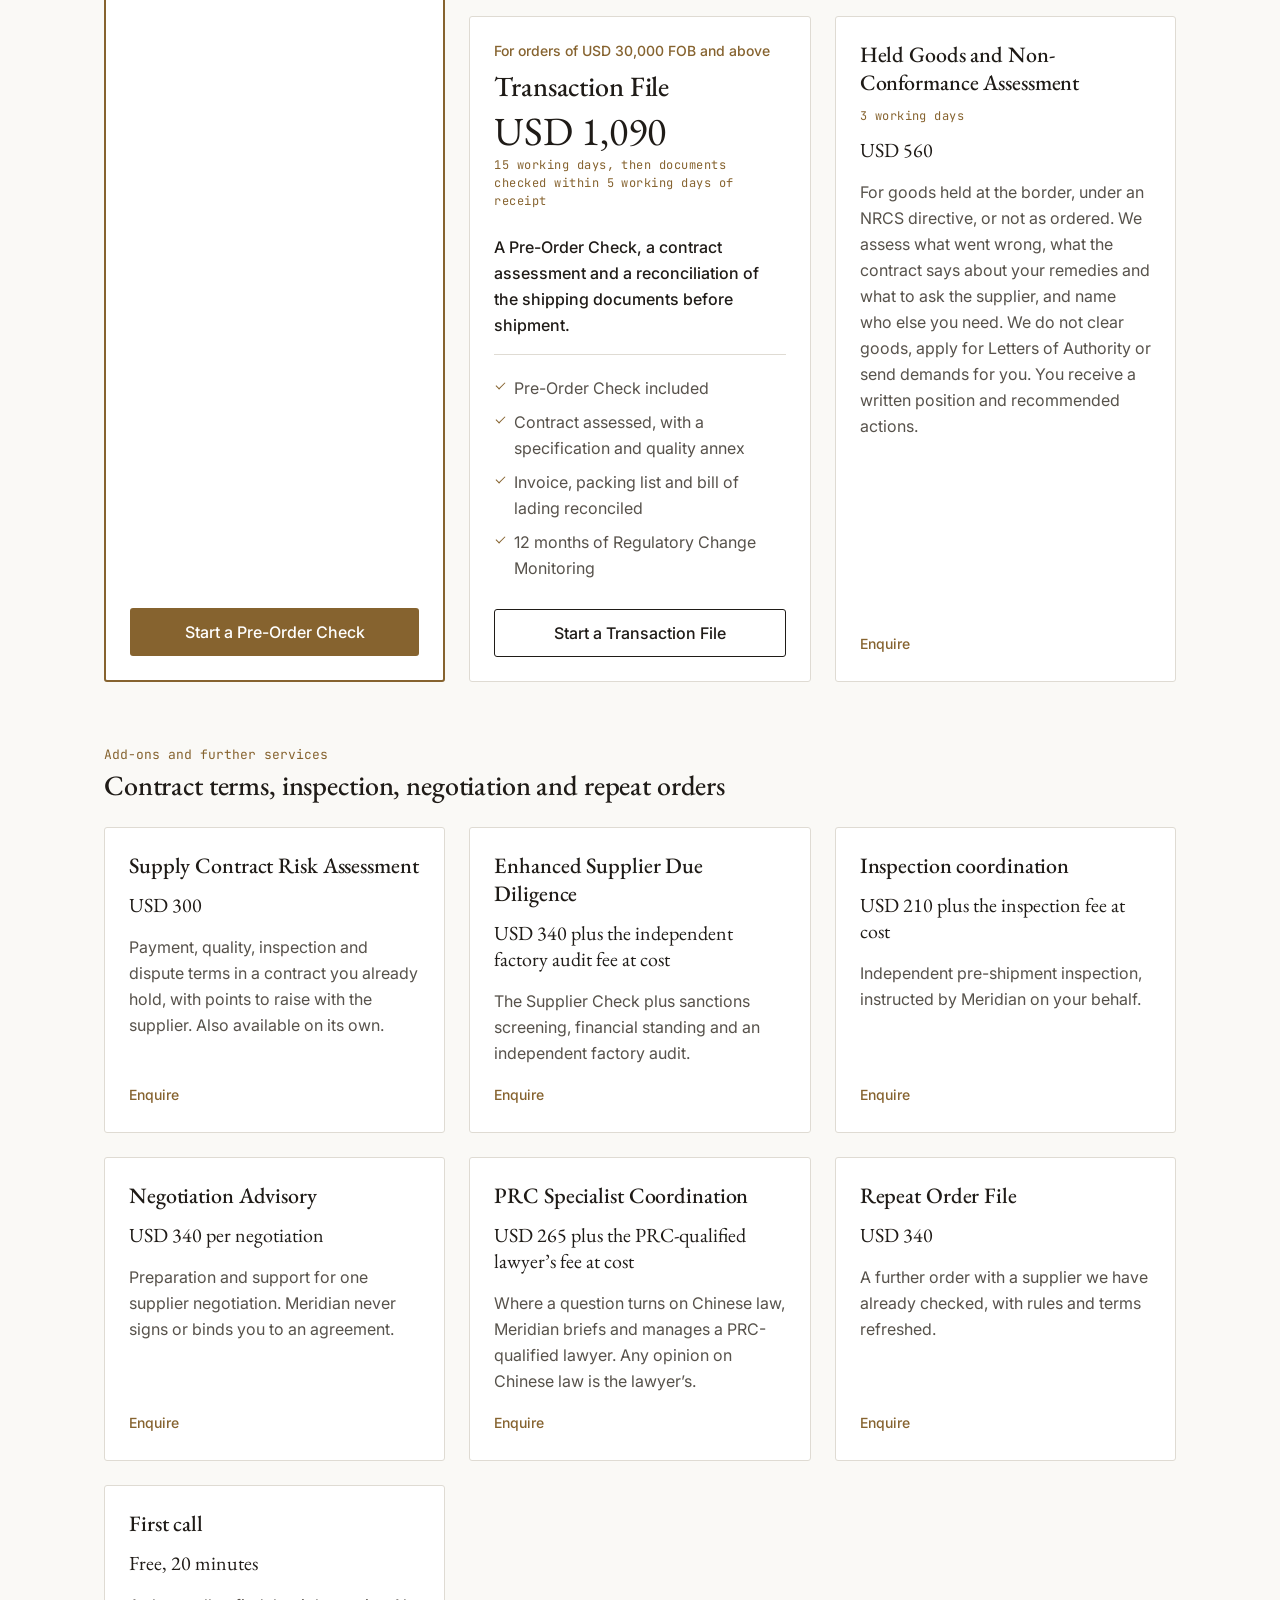
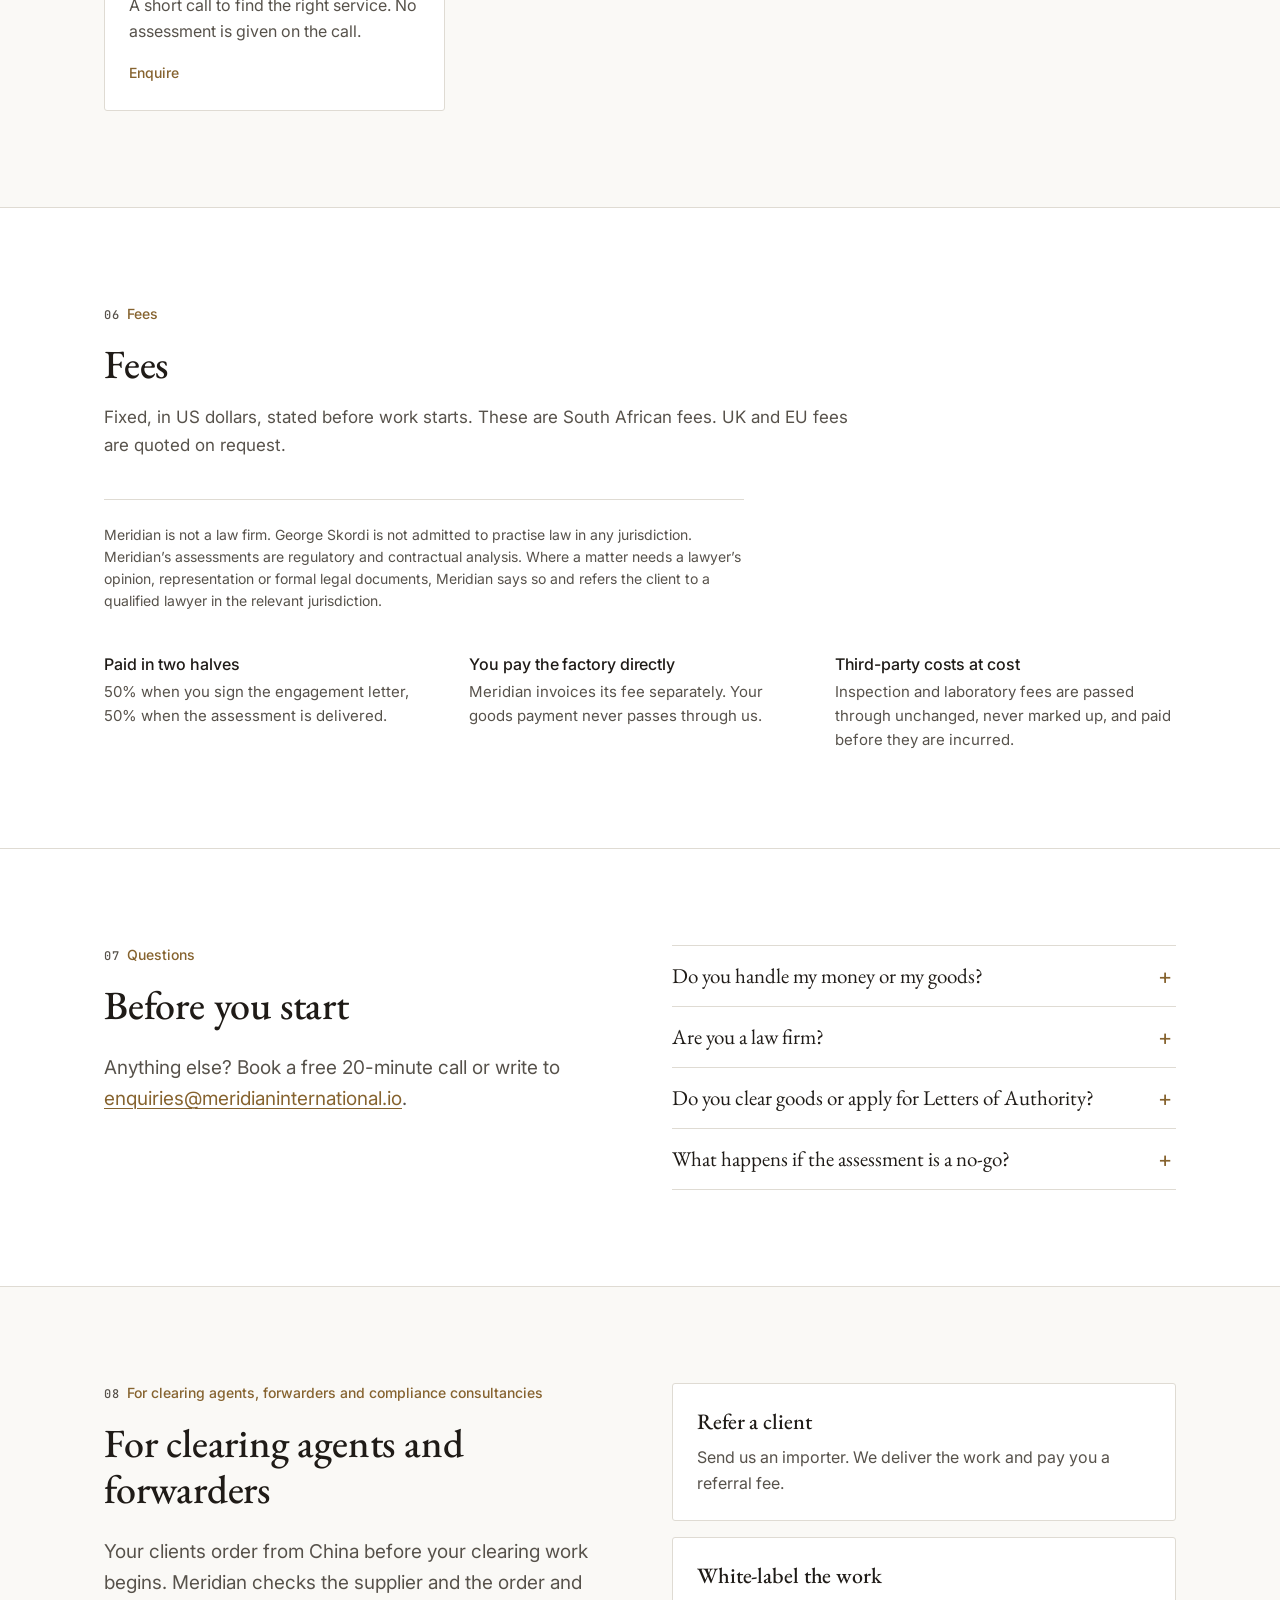
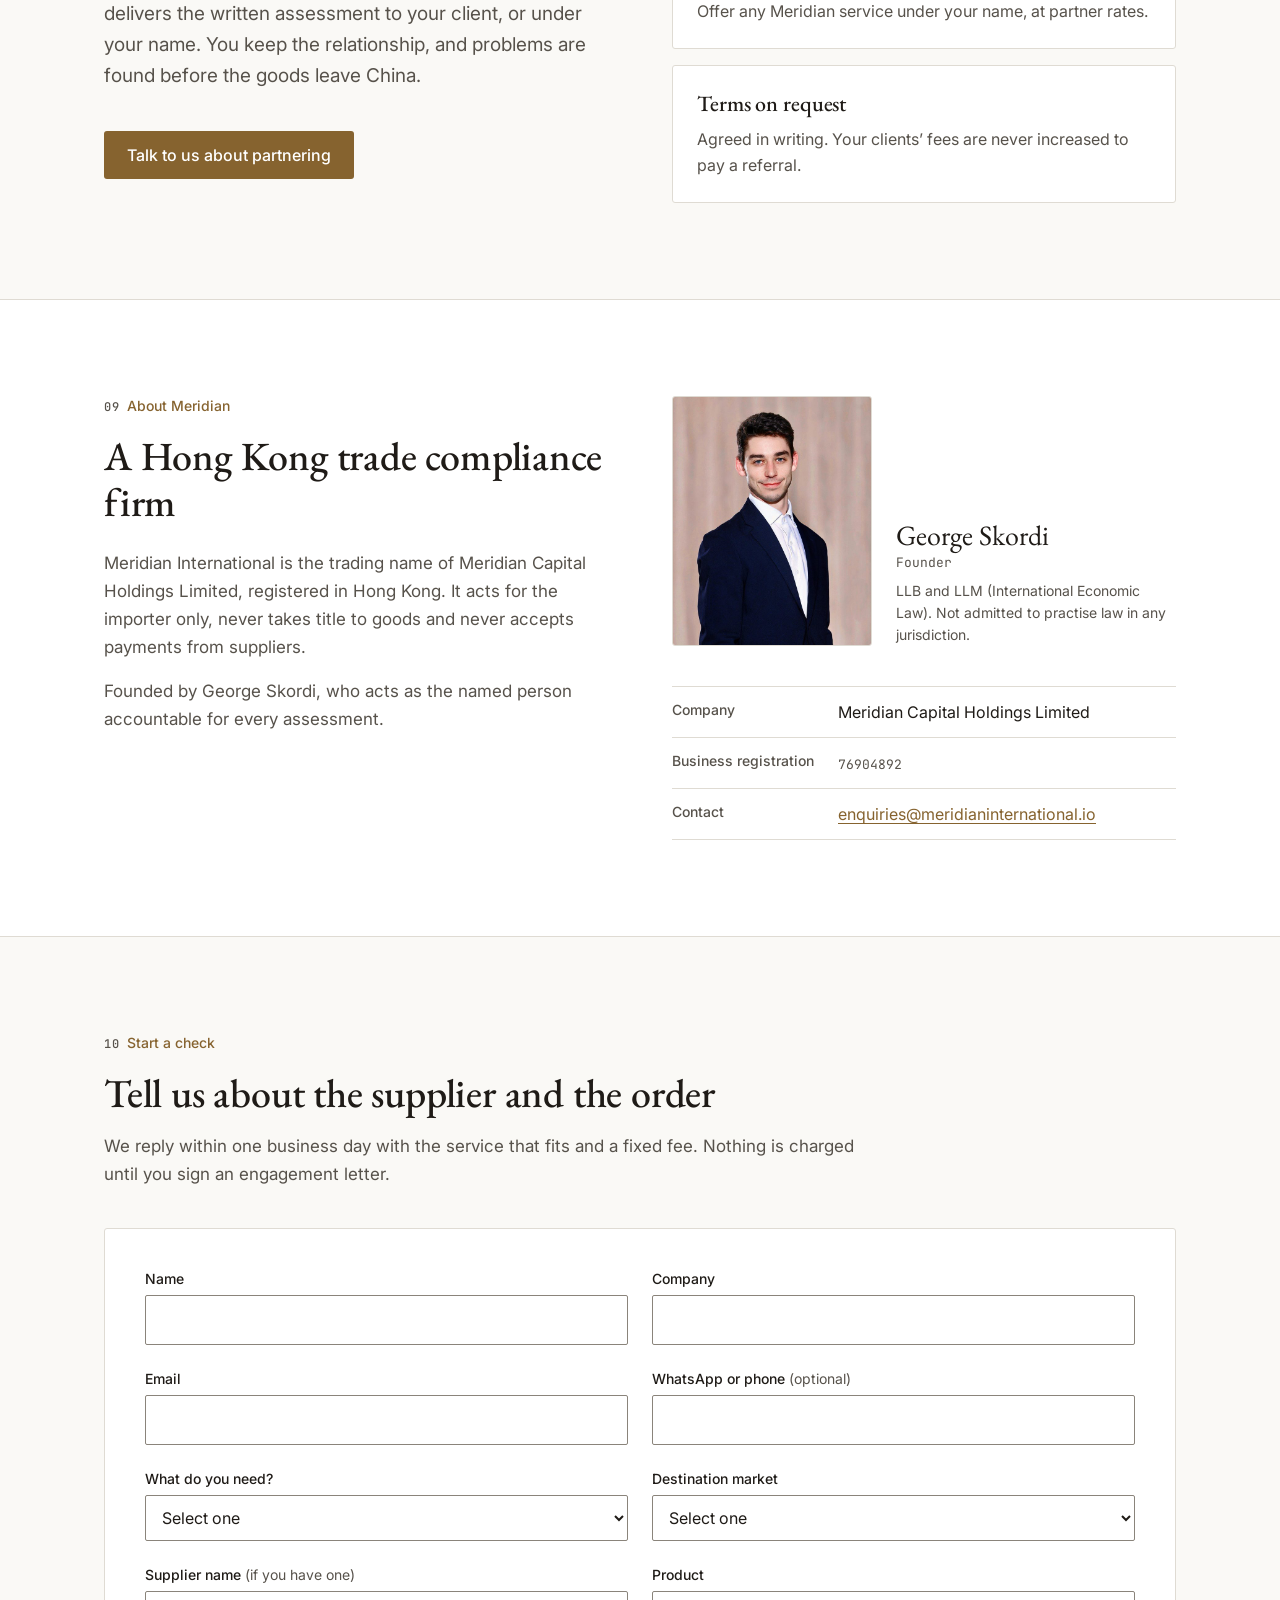
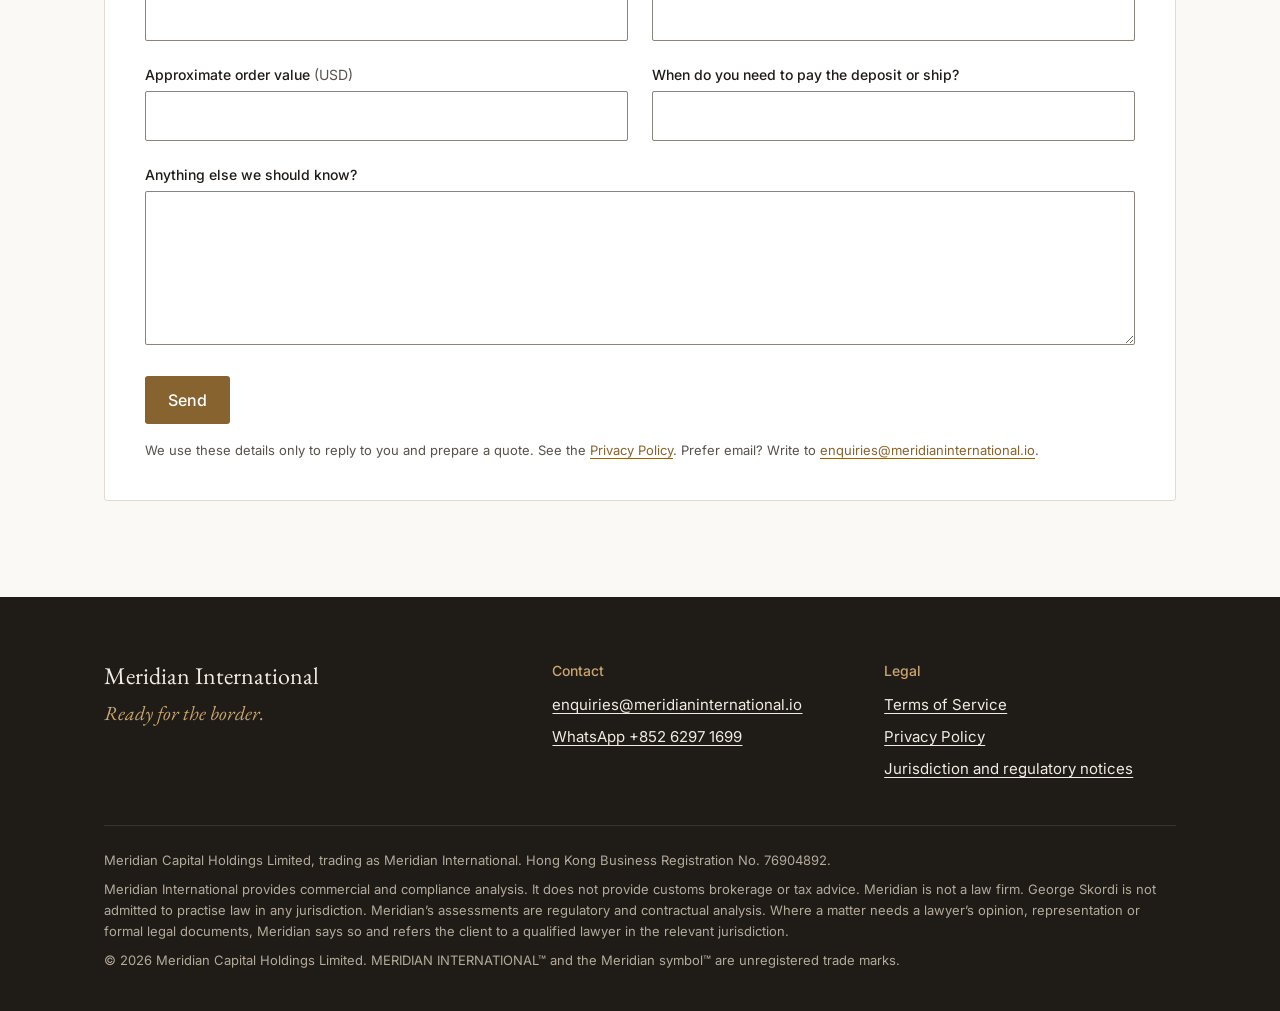
==== commit 52c768db: "Founder card: LLM completed Co-Authored-By: Claude Sonnet 5.5 <noreply@anthropic.com> Claude-Session" ====
--- a/index.html
+++ b/index.html
@@ -417,7 +417,7 @@
             <div>
               <p class="founder-name">George Skordi</p>
               <p class="reference">Founder</p>
-              <p class="small muted">LLB. LLM in progress. Not admitted to practise law in any jurisdiction.</p>
+              <p class="small muted">LLB and LLM (International Economic Law). Not admitted to practise law in any jurisdiction.</p>
             </div>
           </div>
           <dl class="facts">
